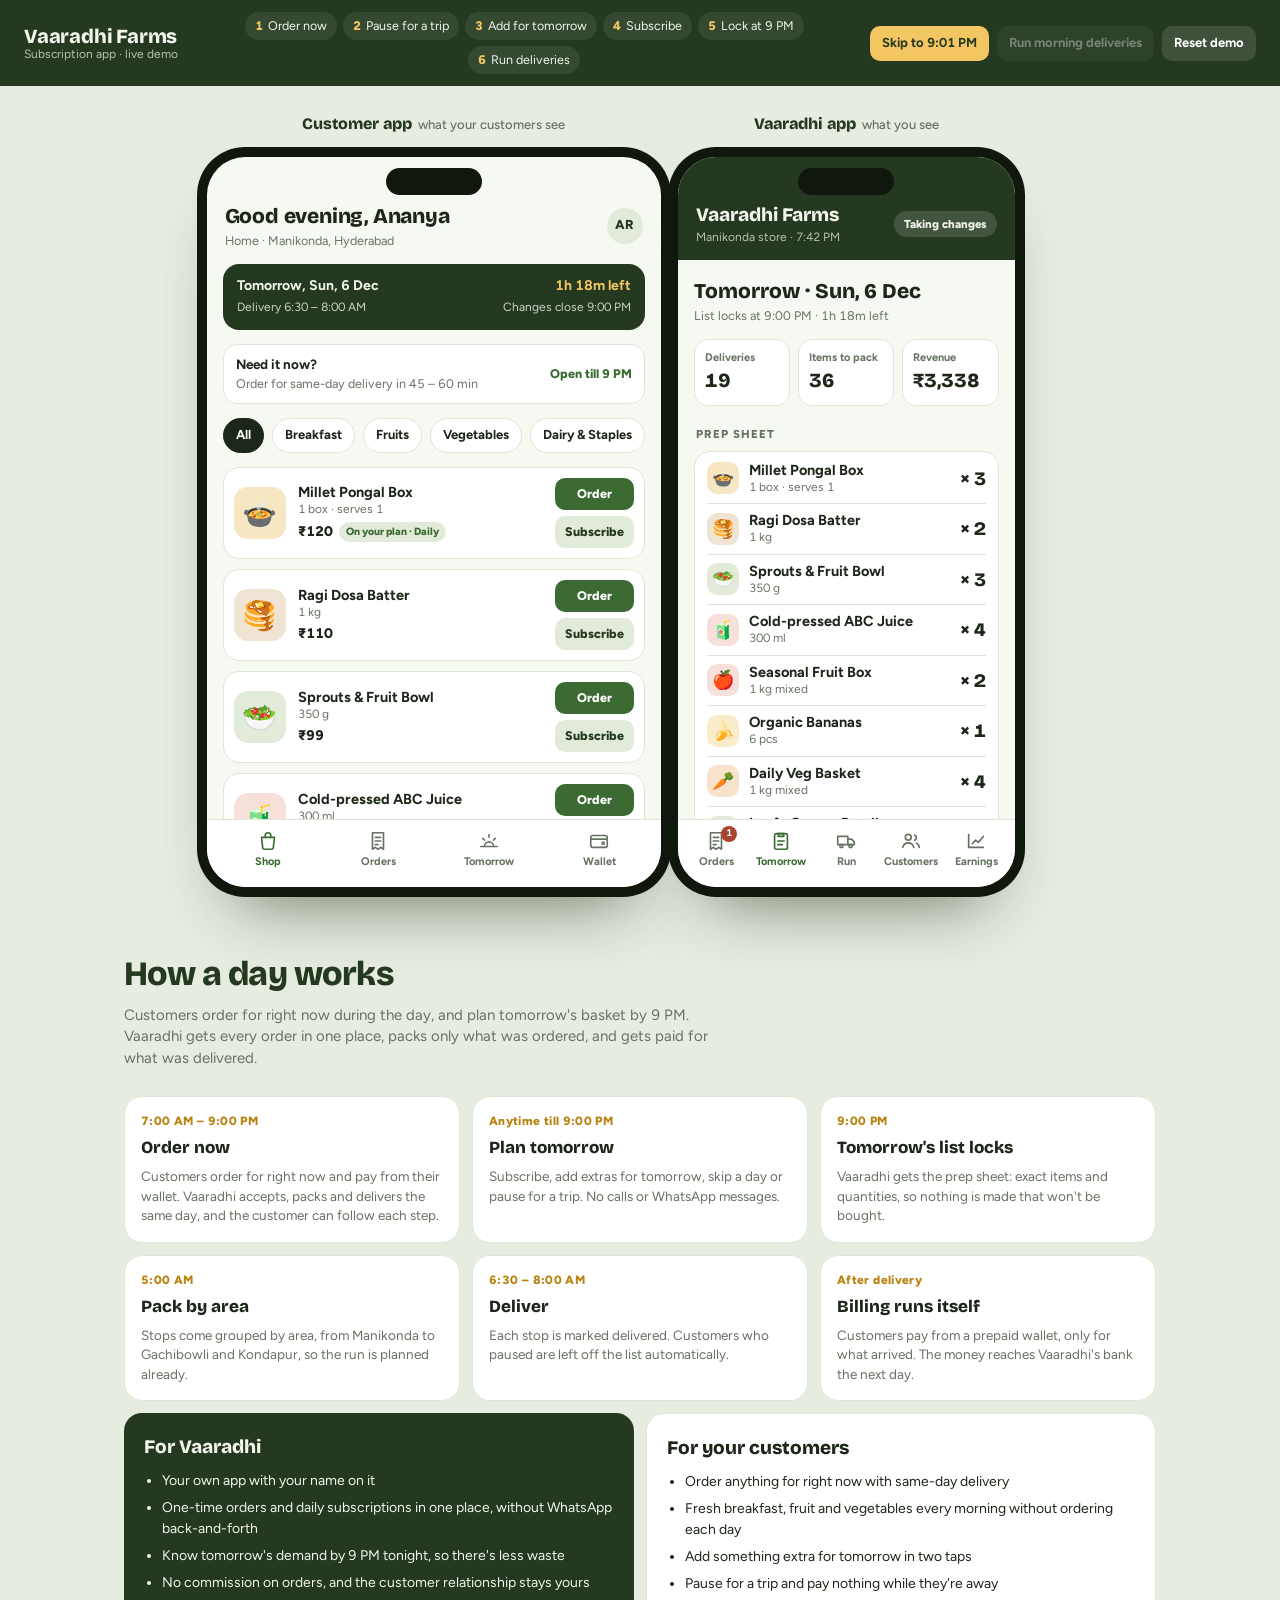
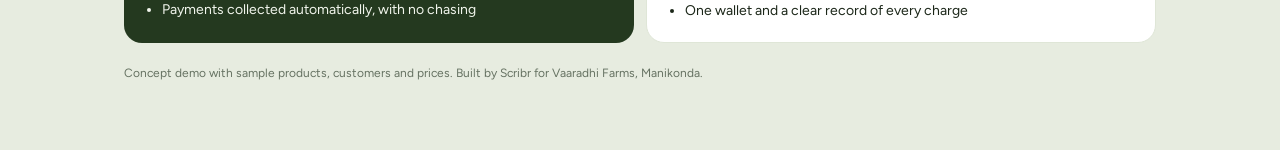
==== index.html @ f1ea3219 "Add Order now: one-time same-day orders with cart, tracking and merchant order queue Co-Authored-By:" ====
<!doctype html>
<html lang="en">
<head>
<meta charset="utf-8">
<meta name="viewport" content="width=device-width, initial-scale=1, viewport-fit=cover">
<meta name="robots" content="noindex, nofollow">
<meta name="theme-color" content="#24391F">
<meta name="mobile-web-app-capable" content="yes">
<meta name="apple-mobile-web-app-capable" content="yes">
<meta name="apple-mobile-web-app-status-bar-style" content="black-translucent">
<meta name="apple-mobile-web-app-title" content="Vaaradhi">
<link rel="manifest" href="manifest.webmanifest">
<link rel="apple-touch-icon" href="icons/apple-touch-icon.png">
<link rel="icon" type="image/png" href="icons/icon-192.png">
<title>Vaaradhi Farms · App Demo</title>
<link rel="preconnect" href="https://fonts.googleapis.com">
<link rel="preconnect" href="https://fonts.gstatic.com" crossorigin>
<link rel="stylesheet" href="https://fonts.googleapis.com/css2?family=Bricolage+Grotesque:opsz,wght@12..96,700;12..96,800&family=Figtree:wght@400;500;600;700;800&display=swap">
<style>
:root{
  --ground:#E7ECE0; --paper:#F6F8F2; --card:#FFFFFF; --ink:#1C2719; --muted:#667262; --line:#DFE6D7;
  --leaf:#24391F; --leaf-2:#3B6A33; --leaf-soft:#E2EBD9; --sun:#B9820F; --sun-2:#F3C661; --sun-soft:#F8ECCB;
  --red:#A9442F; --red-soft:#F6E0D9; --blue-soft:#E8EEF6; --blue:#2F4A6B; --on-leaf:#F1F5EC;
  --display:"Bricolage Grotesque", system-ui, -apple-system, "Segoe UI", sans-serif;
  --ui:"Figtree", system-ui, -apple-system, "Segoe UI", Roboto, sans-serif;
  color-scheme:light;
}
*{box-sizing:border-box;-webkit-tap-highlight-color:transparent}
html,body{margin:0}
body{background:var(--ground);color:var(--ink);font-family:var(--ui);font-size:15px;line-height:1.45;font-variant-numeric:tabular-nums;-webkit-font-smoothing:antialiased}
button{font:inherit;color:inherit;cursor:pointer;border:0;background:none;padding:0}
button:disabled{opacity:.38;cursor:not-allowed}
button:focus-visible{outline:2px solid var(--sun);outline-offset:2px}
[hidden]{display:none!important}

/* ---------- top bar ---------- */
.top{position:sticky;top:0;z-index:60;display:flex;align-items:center;gap:16px;background:var(--leaf);color:var(--on-leaf);
  padding:12px 24px;padding-top:calc(12px + env(safe-area-inset-top,0px))}
.wm{display:flex;flex-direction:column;line-height:1.15}
.wm b{font-family:var(--display);font-size:20px;font-weight:800;letter-spacing:-.01em}
.wm span{font-size:12px;opacity:.72}
.script{flex:1;display:flex;gap:6px;flex-wrap:wrap;justify-content:center;font-size:12.5px}
.script span{background:rgba(255,255,255,.08);padding:5px 10px;border-radius:999px;white-space:nowrap}
.script i{font-style:normal;color:var(--sun-2);font-weight:800;margin-right:5px}
.demo-btns{display:flex;gap:8px}
.dbtn{background:rgba(255,255,255,.12);color:#fff;padding:8px 12px;border-radius:10px;font-size:13px;font-weight:700;white-space:nowrap}
.dbtn.hot{background:var(--sun-2);color:var(--leaf)}
.seg-view,.demo-toggle{display:none}

/* ---------- stage with two phones ---------- */
.stage{display:flex;justify-content:center;gap:56px;padding:26px 24px 8px}
.device{display:flex;flex-direction:column;align-items:center;gap:12px}
.dlabel{font-family:var(--display);font-weight:800;font-size:16px;color:var(--leaf)}
.dlabel span{font-family:var(--ui);font-weight:500;color:var(--muted);font-size:13px;margin-left:6px}
.frame{height:min(820px, calc(100vh - 150px));min-height:600px;aspect-ratio:390/820;border-radius:48px;background:#10180E;padding:10px;
  box-shadow:0 40px 70px -40px rgba(20,35,15,.65)}
.app{--hpad:44px;--bpad:6px;position:relative;height:100%;width:100%;border-radius:38px;overflow:hidden;background:var(--paper);display:flex;flex-direction:column}
.frame .app::before{content:"";position:absolute;top:11px;left:50%;transform:translateX(-50%);width:96px;height:27px;border-radius:14px;background:#10180E;z-index:70}
.app-body > *{flex-shrink:0}
.app-body{flex:1;min-height:0;overflow-y:auto;overscroll-behavior:contain;padding:2px 16px 22px;display:flex;flex-direction:column;gap:14px}

/* ---------- shared app pieces ---------- */
.c-head{display:flex;justify-content:space-between;align-items:center;padding:var(--hpad) 18px 12px}
.hello{font-family:var(--display);font-size:21px;font-weight:800;letter-spacing:-.01em}
.addr{font-size:12.5px;color:var(--muted)}
.avatar{width:36px;height:36px;border-radius:50%;background:var(--leaf-soft);display:grid;place-items:center;font-weight:800;font-size:13px;color:var(--leaf)}
.m-head{background:var(--leaf);color:var(--on-leaf);padding:var(--hpad) 18px 14px;display:flex;justify-content:space-between;align-items:center;gap:10px}
.m-brand{font-family:var(--display);font-size:19px;font-weight:800}
.m-sub{font-size:12px;opacity:.72}
.pill{font-size:11.5px;font-weight:800;padding:5px 10px;border-radius:999px;background:rgba(255,255,255,.14);white-space:nowrap}
.pill.locked{background:var(--sun-2);color:var(--leaf)}
.pill.delivered{background:#CFE5C4;color:var(--leaf)}
.h-title{font-family:var(--display);font-size:22px;font-weight:800;padding:var(--hpad) 18px 10px;letter-spacing:-.01em}

.banner{display:flex;justify-content:space-between;gap:12px;align-items:center;border-radius:16px;padding:12px 14px;background:var(--leaf);color:var(--on-leaf)}
.banner b{display:block;font-size:14px}
.banner span{font-size:12px;opacity:.82}
.banner .cd{text-align:right;flex:none}
.banner .cd b{color:var(--sun-2)}
.banner.locked{background:var(--sun-soft);color:var(--ink)}
.banner.done{background:var(--leaf-soft);color:var(--ink)}

.chips{display:flex;gap:8px;overflow-x:auto;margin:0 -16px;padding:0 16px;scrollbar-width:none}
.chips::-webkit-scrollbar{display:none}
.chip{white-space:nowrap;padding:7px 12px;border-radius:999px;background:var(--card);border:1px solid var(--line);font-size:13px;font-weight:700}
.chip.on{background:var(--ink);color:#fff;border-color:var(--ink)}

.list{display:flex;flex-direction:column;gap:10px}
.prod{display:grid;grid-template-columns:52px 1fr auto;gap:12px;align-items:center;background:var(--card);border-radius:16px;padding:10px;border:1px solid var(--line)}
.tile{width:52px;height:52px;border-radius:14px;display:grid;place-items:center;font-size:28px;line-height:1}
.tile.sm{width:40px;height:40px;font-size:21px;border-radius:12px}
.tile.xs{width:32px;height:32px;font-size:18px;border-radius:10px}
.tile.lg{width:60px;height:60px;font-size:32px;border-radius:16px}
.pname{font-weight:700;font-size:14.5px;line-height:1.25}
.punit{font-size:12px;color:var(--muted)}
.pprice{font-weight:800;font-size:14px;margin-top:3px;display:flex;gap:6px;align-items:center;flex-wrap:wrap}
.mine{font-size:10.5px;font-weight:800;color:var(--leaf-2);background:var(--leaf-soft);padding:2px 7px;border-radius:999px}
.pact{display:flex;flex-direction:column;gap:6px}

.btn{border-radius:12px;font-weight:800;padding:10px 14px;font-size:14px}
.btn.sm{padding:7px 10px;font-size:12.5px;border-radius:10px}
.btn.xs{padding:6px 9px;font-size:12px;border-radius:9px;background:var(--leaf-2);color:#fff}
.btn.primary{background:var(--leaf-2);color:#fff}
.btn.ghost{background:var(--leaf-soft);color:var(--leaf)}
.btn.block{width:100%;padding:14px;font-size:15px}

.sec{margin:6px 2px -6px;font-size:11.5px;letter-spacing:.09em;text-transform:uppercase;color:var(--muted);font-weight:800}
.card{background:var(--card);border:1px solid var(--line);border-radius:16px;padding:2px 12px}
.line{display:grid;grid-template-columns:40px 1fr auto;gap:10px;align-items:center;padding:10px 0;border-bottom:1px solid var(--line)}
.line:last-child,.plan:last-child,.cust:last-child,.led:last-child,.prow:last-child,.fi:last-child{border-bottom:0}
.meta{font-size:12px;color:var(--muted);display:flex;gap:6px;align-items:center;flex-wrap:wrap;margin-top:1px}
.line.off .pname{color:var(--muted);text-decoration:line-through}
.tag{font-size:10.5px;font-weight:800;padding:2px 7px;border-radius:999px;white-space:nowrap}
.tag.pz{background:var(--sun-soft);color:#7A560A}
.tag.one{background:var(--blue-soft);color:var(--blue)}
.tag.ok{background:var(--leaf-soft);color:var(--leaf-2)}
.step{display:flex;align-items:center;gap:2px;background:var(--leaf-soft);border-radius:10px}
.step button{width:30px;height:30px;font-size:17px;font-weight:800;color:var(--leaf)}
.step b{min-width:18px;text-align:center;font-size:14px}
.lact{display:flex;flex-direction:column;align-items:flex-end;gap:5px}
.link{font-size:12px;font-weight:800;color:var(--leaf-2)}
.link.red{color:var(--red)}
.amtline{font-weight:800;font-size:13.5px}
.total{display:flex;justify-content:space-between;align-items:baseline;padding:12px 2px 0;font-weight:800;font-size:15px}
.save{font-size:12.5px;color:var(--leaf-2);font-weight:700;padding:0 2px}

.vac{display:flex;flex-direction:column;gap:2px;text-align:left;width:100%;background:var(--sun-soft);border-radius:16px;padding:14px}
.vac b{font-size:15px}
.vac span{font-size:12.5px;color:#5E5236}
.vac.on{background:var(--leaf);color:var(--on-leaf)}
.vac.on span{color:#D6E2CF}
.vac.on button{align-self:flex-start;margin-top:10px;background:var(--sun-2);color:var(--leaf);padding:8px 12px;border-radius:10px;font-weight:800;font-size:13px}

.plan{display:grid;grid-template-columns:40px 1fr auto;gap:10px;align-items:center;padding:10px 0;border-bottom:1px solid var(--line)}
.pstat{font-size:11.5px;font-weight:800;margin-top:2px}
.pstat.ok{color:var(--leaf-2)} .pstat.pz{color:var(--sun)} .pstat.x{color:var(--red)} .pstat.n{color:var(--blue)}
.pbtns{display:flex;flex-direction:column;gap:6px;align-items:flex-end}

.wal{background:var(--leaf);color:var(--on-leaf);border-radius:20px;padding:18px;display:flex;flex-direction:column;gap:4px}
.wal>span{font-size:12.5px;opacity:.8}
.wal>b{font-family:var(--display);font-size:36px;font-weight:800;letter-spacing:-.01em}
.wal-row{display:flex;justify-content:space-between;font-size:13px;border-top:1px solid rgba(255,255,255,.16);padding-top:10px;margin-top:6px}
.wal button{margin-top:10px;align-self:flex-start;background:var(--sun-2);color:var(--leaf);padding:9px 14px;border-radius:10px;font-weight:800;font-size:13px}
.note{font-size:12.5px;color:var(--muted);background:var(--card);border:1px dashed #C9D3BF;border-radius:14px;padding:10px 12px}
.ldate{font-size:11.5px;font-weight:800;color:var(--muted);text-transform:uppercase;letter-spacing:.07em;padding:12px 0 2px}
.led{display:flex;justify-content:space-between;gap:10px;padding:9px 0;border-bottom:1px solid var(--line);font-size:13.5px}
.led .amt{font-weight:800;white-space:nowrap}
.amt.in{color:var(--leaf-2)} .amt.zero{color:var(--sun)}

.nav{display:flex;border-top:1px solid var(--line);background:var(--card);padding:6px 6px calc(8px + var(--bpad))}
.nav button{flex:1;display:flex;flex-direction:column;align-items:center;gap:2px;font-size:11px;font-weight:700;color:var(--muted);padding:4px 0;position:relative}
.nav button.on{color:var(--leaf-2)}
.nav svg{width:22px;height:22px}

/* merchant */
.m-date{display:flex;flex-direction:column;padding-top:14px}
.m-date b{font-family:var(--display);font-size:21px;font-weight:800}
.m-date span{font-size:12.5px;color:var(--muted)}
.kpis{display:grid;grid-template-columns:repeat(3,1fr);gap:8px}
.kpis.two{grid-template-columns:1fr 1fr}
.kpi{background:var(--card);border:1px solid var(--line);border-radius:14px;padding:10px;position:relative}
.kpi span{font-size:11px;color:var(--muted);font-weight:700;display:block}
.kpi b{font-family:var(--display);font-size:20px;font-weight:800}
.kpi.chg{animation:flash 1.8s}
.delta{font-size:11px;font-weight:800;padding:1px 6px;border-radius:999px;background:var(--red-soft);color:var(--red);animation:pop .35s ease-out}
.delta.up{background:var(--leaf-soft);color:var(--leaf-2)}
.kpi .delta{position:absolute;top:7px;right:7px}
.prow{display:grid;grid-template-columns:32px 1fr auto;gap:10px;align-items:center;padding:7px 0;border-bottom:1px solid var(--line)}
.prow .q{font-family:var(--display);font-size:19px;font-weight:800;display:flex;align-items:center;gap:6px}
.prow.chg{animation:flash 1.8s}
@keyframes flash{0%,30%{background:var(--sun-soft)}100%{background:transparent}}
@keyframes pop{0%{transform:scale(.4);opacity:0}100%{transform:scale(1);opacity:1}}
.saved{font-size:12.5px;background:var(--sun-soft);border-radius:12px;padding:10px 12px;color:#5E5236}
.feed{display:flex;flex-direction:column}
.fi{display:grid;grid-template-columns:10px 1fr auto;gap:10px;padding:9px 0;border-bottom:1px solid var(--line);font-size:13px;align-items:start}
.fi .d{width:8px;height:8px;border-radius:50%;margin-top:6px;background:var(--leaf-2)}
.fi.pause .d,.fi.skip .d{background:var(--sun)}
.fi.cancel .d{background:var(--red)}
.fi.lock .d{background:var(--ink)}
.fi time{font-size:11px;color:var(--muted);white-space:nowrap}
.prog{background:var(--card);border:1px solid var(--line);border-radius:14px;padding:12px;display:flex;flex-direction:column;gap:8px;margin-top:14px}
.prog .row{display:flex;justify-content:space-between;font-size:13px;font-weight:700}
.bar{height:8px;border-radius:4px;background:var(--leaf-soft);overflow:hidden}
.bar i{display:block;height:100%;background:var(--leaf-2);transition:width .4s}
.area{display:flex;justify-content:space-between;font-weight:800;font-size:13px;padding:4px 2px 0;color:var(--leaf)}
.area span{color:var(--muted);font-weight:700}
.stop{display:grid;grid-template-columns:1fr auto;gap:10px;align-items:center;background:var(--card);border:1px solid var(--line);border-radius:14px;padding:10px 12px}
.stop.me{border-color:var(--sun)}
.stop.done{opacity:.55}
.stop.away{background:transparent;border-style:dashed}
.sname{font-weight:800;font-size:14px}
.sitems{font-size:12px;color:var(--muted)}
.sact{display:flex;flex-direction:column;align-items:flex-end;gap:5px;font-size:13px;font-weight:800}
.okt{font-size:12px;font-weight:800;color:var(--leaf-2)}
.you{font-size:10px;font-weight:800;background:var(--sun-soft);color:#7A560A;padding:1px 6px;border-radius:999px;vertical-align:2px;margin-left:4px}
.cust{display:grid;grid-template-columns:36px 1fr auto;gap:10px;align-items:center;padding:10px 0;border-bottom:1px solid var(--line)}
.ini{width:36px;height:36px;border-radius:50%;background:var(--leaf-soft);display:grid;place-items:center;font-weight:800;font-size:12px;color:var(--leaf)}
.st{font-size:11px;font-weight:800;padding:3px 8px;border-radius:999px;white-space:nowrap}
.st.a{background:var(--leaf-soft);color:var(--leaf-2)} .st.p{background:var(--sun-soft);color:#7A560A} .st.n{background:var(--blue-soft);color:var(--blue)}
.ccount{display:grid;grid-template-columns:repeat(3,1fr);gap:8px;margin-top:14px}
.earn{background:var(--leaf);color:var(--on-leaf);border-radius:20px;padding:18px;display:flex;flex-direction:column;gap:3px;margin-top:14px}
.earn b{font-family:var(--display);font-size:34px;font-weight:800}
.earn span{font-size:12.5px;opacity:.8}

/* sheets + toasts */
.scrim{position:absolute;inset:0;background:rgba(16,24,14,.45);z-index:30;animation:fade .2s}
.sheet{position:absolute;left:0;right:0;bottom:0;background:var(--paper);border-radius:24px 24px 0 0;padding:10px 18px calc(18px + var(--bpad));z-index:31;
  display:flex;flex-direction:column;gap:14px;max-height:90%;overflow-y:auto;animation:up .25s ease-out}
.grab{width:40px;height:4px;border-radius:2px;background:#CBD5C1;align-self:center}
.sh-head{display:flex;gap:12px;align-items:center}
.sh-title{font-family:var(--display);font-size:19px;font-weight:800;line-height:1.2}
.field{display:flex;flex-direction:column;gap:7px}
.field.row{flex-direction:row;justify-content:space-between;align-items:center}
.field label{font-size:11.5px;font-weight:800;color:var(--muted);text-transform:uppercase;letter-spacing:.07em}
.seg{display:flex;flex-wrap:wrap;gap:6px}
.seg button{padding:8px 12px;border-radius:10px;background:var(--card);border:1px solid var(--line);font-size:13px;font-weight:700}
.seg button.on{background:var(--leaf-2);border-color:var(--leaf-2);color:#fff}
.static{font-size:13.5px}
.sum{display:grid;grid-template-columns:1fr 1fr;gap:8px}
.sum div{background:var(--card);border:1px solid var(--line);border-radius:12px;padding:10px}
.sum span{display:block;font-size:11.5px;color:var(--muted)}
.sum b{font-size:17px}
.fine{font-size:12px;color:var(--muted);margin:0}
.toast{position:absolute;left:12px;right:12px;top:calc(var(--hpad) + 52px);z-index:40;background:var(--sun-2);color:var(--leaf);border-radius:14px;padding:11px 14px;
  font-size:13px;font-weight:700;box-shadow:0 14px 30px -12px rgba(0,0,0,.45);animation:drop .35s ease-out}
.toast small{display:block;font-size:10.5px;text-transform:uppercase;letter-spacing:.08em;opacity:.75;font-weight:800}
.toast.c{top:auto;bottom:calc(74px + var(--bpad));background:var(--ink);color:#fff}
.toast.still{animation:none}
@keyframes up{from{transform:translateY(100%)}to{transform:none}}
@keyframes fade{from{opacity:0}to{opacity:1}}
@keyframes drop{from{transform:translateY(-14px);opacity:0}to{transform:none;opacity:1}}

/* order now */
.nowstrip{display:flex;justify-content:space-between;align-items:center;gap:10px;background:var(--card);border:1px solid var(--line);border-radius:14px;padding:10px 12px;font-size:12.5px;color:var(--muted)}
.nowstrip b{font-size:13.5px;display:block;color:var(--ink)}
.nowstrip .open{color:var(--leaf-2);font-weight:800;white-space:nowrap}
.nowstrip .closed{color:var(--sun);font-weight:800;white-space:nowrap}
.cartbar{position:absolute;left:12px;right:12px;bottom:calc(68px + var(--bpad));z-index:25;background:var(--leaf-2);color:#fff;border-radius:14px;padding:13px 14px;display:flex;justify-content:space-between;align-items:center;font-weight:800;font-size:14px;box-shadow:0 14px 30px -14px rgba(0,0,0,.5)}
.modes{display:grid;grid-template-columns:repeat(3,1fr);gap:6px}
.modes button{border:1px solid var(--line);background:var(--card);border-radius:12px;padding:9px 8px;text-align:left;display:flex;flex-direction:column;gap:1px}
.modes button b{font-size:13.5px}
.modes button span{font-size:11px;color:var(--muted)}
.modes button.on{background:var(--leaf-2);border-color:var(--leaf-2);color:#fff}
.modes button.on span{color:#DCEAD3}
.track{display:flex;flex-direction:column;gap:9px;background:var(--card);border:1px solid var(--line);border-radius:16px;padding:14px}
.track-top{display:flex;justify-content:space-between;align-items:baseline;gap:8px}
.track-top b{font-family:var(--display);font-size:18px;font-weight:800}
.steps-mini{display:grid;grid-template-columns:repeat(5,1fr);gap:4px}
.steps-mini i{height:6px;border-radius:3px;background:var(--leaf-soft)}
.steps-mini i.on{background:var(--leaf-2)}
.track-lbls{display:flex;justify-content:space-between;font-size:10.5px;color:var(--muted);font-weight:700}
.ord{display:grid;grid-template-columns:1fr auto;gap:10px;align-items:center;background:var(--card);border:1px solid var(--line);border-radius:14px;padding:10px 12px}
.ord.new{border-color:var(--sun);background:var(--sun-soft)}
.ord.past{opacity:.6}
.st.o{background:var(--blue-soft);color:var(--blue)}
.nav .nb{position:absolute;top:0;right:calc(50% - 21px);background:var(--red);color:#fff;font-size:10px;font-style:normal;min-width:16px;height:16px;border-radius:8px;display:grid;place-items:center;padding:0 4px}
.fi.order .d{background:var(--blue)}

/* how it works */
.how{max-width:1080px;margin:0 auto;padding:44px 24px 56px}
.how h2{font-family:var(--display);font-size:34px;font-weight:800;color:var(--leaf);margin:0 0 6px;letter-spacing:-.015em;text-wrap:balance}
.how .sub{color:var(--muted);margin:0 0 26px;max-width:62ch}
.steps{list-style:none;margin:0;padding:0;display:grid;grid-template-columns:repeat(3,1fr);gap:12px}
.steps li{background:var(--card);border-radius:18px;padding:16px;border:1px solid var(--line);display:flex;flex-direction:column;gap:6px}
.steps time{font-size:12px;font-weight:800;color:var(--sun);letter-spacing:.03em}
.steps b{font-family:var(--display);font-size:17px;font-weight:800}
.steps p{margin:0;font-size:13.5px;color:var(--muted)}
.cols{display:grid;grid-template-columns:1fr 1fr;gap:12px;margin-top:12px}
.col{background:var(--leaf);color:var(--on-leaf);border-radius:18px;padding:20px}
.col.light{background:var(--card);color:var(--ink);border:1px solid var(--line)}
.col h3{font-family:var(--display);margin:0 0 10px;font-size:19px;font-weight:800}
.col ul{margin:0;padding-left:18px;display:flex;flex-direction:column;gap:7px;font-size:14px}
.foot{font-size:12px;color:var(--muted);margin-top:22px}

/* ---------- phone / narrow mode ---------- */
@media (max-width: 899px){
  html,body{height:100%}
  body{display:flex;flex-direction:column;height:100dvh;overflow:hidden;background:var(--paper)}
  .top{position:relative;padding:8px 10px;padding-top:calc(8px + env(safe-area-inset-top,0px));gap:8px}
  .wm,.script{display:none}
  .seg-view{display:flex;flex:1;background:rgba(255,255,255,.1);border-radius:11px;padding:3px}
  .seg-view button{flex:1;padding:8px 2px;border-radius:8px;font-size:12.5px;font-weight:800;color:#D6E2CF;position:relative}
  .seg-view button.on{background:var(--on-leaf);color:var(--leaf)}
  .bdg{position:absolute;top:-4px;right:2px;background:var(--red);color:#fff;font-size:10px;font-style:normal;min-width:17px;height:17px;border-radius:9px;display:grid;place-items:center;padding:0 4px}
  .demo-toggle{display:block;padding:9px 10px}
  .demo-btns{display:none}
  .demo-btns.open{display:flex;flex-direction:column;position:absolute;top:100%;right:8px;background:var(--leaf);padding:10px;border-radius:14px;box-shadow:0 18px 40px -16px rgba(0,0,0,.6);min-width:230px}
  .demo-btns.open .dbtn{padding:12px 14px;text-align:left}
  .stage{flex:1;min-height:0;padding:0;gap:0;display:block}
  .device{display:none;height:100%;align-items:stretch;gap:0}
  .dlabel{display:none}
  .frame{height:100%;min-height:0;width:100%;aspect-ratio:auto;border-radius:0;padding:0;background:none;box-shadow:none}
  .app{--hpad:14px;--bpad:env(safe-area-inset-bottom,0px);border-radius:0}
  .frame .app::before{display:none}
  .toast{top:calc(var(--hpad) + 50px)}
  body[data-view="customer"] #cust, body[data-view="merchant"] #merch{display:flex}
  .how{display:none}
  body[data-view="how"] .stage{display:none}
  body[data-view="how"] .how{display:block;flex:1;min-height:0;overflow-y:auto;padding:24px 16px calc(40px + env(safe-area-inset-bottom,0px));max-width:none}
  .how h2{font-size:27px}
  .steps,.cols{grid-template-columns:1fr}
}
@media (min-width:900px) and (max-width:1180px){ .steps{grid-template-columns:repeat(3,1fr)} }
@media (prefers-reduced-motion: reduce){ *{animation:none!important;transition:none!important} }
</style>
</head>
<body data-view="customer">

<header class="top">
  <div class="wm"><b>Vaaradhi Farms</b><span>Subscription app · live demo</span></div>
  <div class="seg-view" role="tablist">
    <button data-a="view" data-v="customer" id="vCust">Customer</button>
    <button data-a="view" data-v="merchant" id="vMerch">Vaaradhi<i class="bdg" id="bdg" hidden></i></button>
    <button data-a="view" data-v="how" id="vHow">How it works</button>
  </div>
  <div class="script" aria-label="Demo script">
    <span><i>1</i>Order now</span><span><i>2</i>Pause for a trip</span><span><i>3</i>Add for tomorrow</span><span><i>4</i>Subscribe</span><span><i>5</i>Lock at 9 PM</span><span><i>6</i>Run deliveries</span>
  </div>
  <button class="dbtn demo-toggle" data-a="demo">Demo ▾</button>
  <div class="demo-btns" id="demoBtns">
    <button class="dbtn hot" data-a="lock" id="bLock">Skip to 9:01 PM</button>
    <button class="dbtn" data-a="morning" id="bMorn">Run morning deliveries</button>
    <button class="dbtn" data-a="reset">Reset demo</button>
  </div>
</header>

<main class="stage">
  <section class="device" id="cust">
    <div class="dlabel">Customer app<span>what your customers see</span></div>
    <div class="frame"><div class="app" id="custApp"></div></div>
  </section>
  <section class="device" id="merch">
    <div class="dlabel">Vaaradhi app<span>what you see</span></div>
    <div class="frame"><div class="app" id="merchApp"></div></div>
  </section>
</main>

<section class="how" id="how">
  <h2>How a day works</h2>
  <p class="sub">Customers order for right now during the day, and plan tomorrow's basket by 9 PM. Vaaradhi gets every order in one place, packs only what was ordered, and gets paid for what was delivered.</p>
  <ol class="steps">
    <li><time>7:00 AM – 9:00 PM</time><b>Order now</b><p>Customers order for right now and pay from their wallet. Vaaradhi accepts, packs and delivers the same day, and the customer can follow each step.</p></li>
    <li><time>Anytime till 9:00 PM</time><b>Plan tomorrow</b><p>Subscribe, add extras for tomorrow, skip a day or pause for a trip. No calls or WhatsApp messages.</p></li>
    <li><time>9:00 PM</time><b>Tomorrow's list locks</b><p>Vaaradhi gets the prep sheet: exact items and quantities, so nothing is made that won't be bought.</p></li>
    <li><time>5:00 AM</time><b>Pack by area</b><p>Stops come grouped by area, from Manikonda to Gachibowli and Kondapur, so the run is planned already.</p></li>
    <li><time>6:30 – 8:00 AM</time><b>Deliver</b><p>Each stop is marked delivered. Customers who paused are left off the list automatically.</p></li>
    <li><time>After delivery</time><b>Billing runs itself</b><p>Customers pay from a prepaid wallet, only for what arrived. The money reaches Vaaradhi's bank the next day.</p></li>
  </ol>
  <div class="cols">
    <div class="col"><h3>For Vaaradhi</h3><ul>
      <li>Your own app with your name on it</li>
      <li>One-time orders and daily subscriptions in one place, without WhatsApp back-and-forth</li>
      <li>Know tomorrow's demand by 9 PM tonight, so there's less waste</li>
      <li>No commission on orders, and the customer relationship stays yours</li>
      <li>Payments collected automatically, with no chasing</li>
    </ul></div>
    <div class="col light"><h3>For your customers</h3><ul>
      <li>Order anything for right now with same-day delivery</li>
      <li>Fresh breakfast, fruit and vegetables every morning without ordering each day</li>
      <li>Add something extra for tomorrow in two taps</li>
      <li>Pause for a trip and pay nothing while they're away</li>
      <li>One wallet and a clear record of every charge</li>
    </ul></div>
  </div>
  <p class="foot">Concept demo with sample products, customers and prices. Built by Scribr for Vaaradhi Farms, Manikonda.</p>
</section>

<script>
/* =====================================================================
   EDIT THIS: Vaaradhi's menu. Swap names, units and prices for real ones.
   ===================================================================== */
const PRODUCTS = [
  {id:'pongal',   name:'Millet Pongal Box',      cat:'Breakfast',       unit:'1 box · serves 1', price:120, e:'🍲', tint:'#F6E7C2'},
  {id:'batter',   name:'Ragi Dosa Batter',       cat:'Breakfast',       unit:'1 kg',             price:110, e:'🥞', tint:'#EFE3D3'},
  {id:'bowl',     name:'Sprouts & Fruit Bowl',   cat:'Breakfast',       unit:'350 g',            price:99,  e:'🥗', tint:'#E2EBD9'},
  {id:'juice',    name:'Cold-pressed ABC Juice', cat:'Breakfast',       unit:'300 ml',           price:89,  e:'🧃', tint:'#F6E0D9'},
  {id:'fruitbox', name:'Seasonal Fruit Box',     cat:'Fruits',          unit:'1 kg mixed',       price:180, e:'🍎', tint:'#F6E0D9'},
  {id:'banana',   name:'Organic Bananas',        cat:'Fruits',          unit:'6 pcs',            price:60,  e:'🍌', tint:'#F8ECCB'},
  {id:'vegbasket',name:'Daily Veg Basket',       cat:'Vegetables',      unit:'1 kg mixed',       price:140, e:'🥕', tint:'#F8E2CC'},
  {id:'greens',   name:'Leafy Greens Bundle',    cat:'Vegetables',      unit:'3 bunches',        price:45,  e:'🥬', tint:'#E2EBD9'},
  {id:'milk',     name:'A2 Cow Milk',            cat:'Dairy & Staples', unit:'500 ml',           price:55,  e:'🥛', tint:'#ECEFF3'},
  {id:'curd',     name:'Farm Curd',              cat:'Dairy & Staples', unit:'500 g',            price:70,  e:'🥣', tint:'#ECEFF3'},
  {id:'eggs',     name:'Country Eggs',           cat:'Dairy & Staples', unit:'6 pcs',            price:90,  e:'🥚', tint:'#F3EEE4'},
];
const CATS = ['All','Breakfast','Fruits','Vegetables','Dairy & Staples'];
const CUSTOMERS = [
  ['me','Ananya Rao','Manikonda'],['c1','Rahul Kumar','Gachibowli'],['c2','Sneha Reddy','Kondapur'],['c3','Farhan Ali','Tolichowki'],
  ['c4','Priya Sharma','Narsingi'],['c5','Vikram Goud','Puppalaguda'],['c6','Meera Iyer','Financial District'],['c7','Arjun Varma','Kokapet'],
  ['c8','Lakshmi Devi','Manikonda'],['c9','Karthik Nair','Madhapur'],['c10','Divya Menon','Gachibowli'],['c11','Sameer Khan','Tolichowki'],
  ['c12','Pooja Agarwal','Jubilee Hills'],['c13','Ravi Teja','Kondapur'],['c14','Nandini Pillai','Narsingi'],['c15','Aditya Jain','Financial District'],
  ['c16','Swathi Kumari','Puppalaguda'],['c17','Imran Shaikh','Manikonda'],['c18','Harsha Vardhan','Kokapet'],['c19','Kavya Murthy','Madhapur'],
  ['c20','Suresh Babu','Manikonda'],['c21','Anjali Gupta','Jubilee Hills'],['c22','Rohit Bansal','Gachibowli'],['c23','Tejaswini Rao','Kondapur'],
  ['c24','Naveen Chandra','Narsingi'],
].map(([id,name,area])=>({id,name,area}));
const AREAS = ['Manikonda','Puppalaguda','Narsingi','Kokapet','Financial District','Gachibowli','Kondapur','Madhapur','Tolichowki','Jubilee Hills'];
const FREQ = {daily:'Daily', alternate:'Alternate days', weekdays:'Mon – Fri', weekends:'Sat & Sun'};
const PERMONTH = {daily:30, alternate:15, weekdays:22, weekends:8};
const CUTOFF = '9:00 PM';

/* ---------- dates ---------- */
const DAY = 86400000;
const atMidnight = d => { const x = new Date(d); x.setHours(0,0,0,0); return x; };
const TODAY = atMidnight(new Date());
const addD = n => new Date(TODAY.getTime() + n*DAY + 3*3600000); // +3h guards against DST edges
const iso = d => d.getFullYear()+'-'+String(d.getMonth()+1).padStart(2,'0')+'-'+String(d.getDate()).padStart(2,'0');
const parse = s => { const [y,m,d] = s.split('-').map(Number); return new Date(y, m-1, d, 12); };
const plus = (s,n) => iso(new Date(parse(s).getTime() + n*DAY));
const diffDays = (a,b) => Math.round((parse(b) - parse(a)) / DAY);
const TDY = iso(addD(0)), TMR = iso(addD(1)), DAT = iso(addD(2));
const fmtD = s => parse(s).toLocaleDateString('en-IN', {weekday:'short', day:'numeric', month:'short'});
const fmtS = s => parse(s).toLocaleDateString('en-IN', {day:'numeric', month:'short'});

/* ---------- lookups + formatting ---------- */
const P = Object.fromEntries(PRODUCTS.map(p => [p.id, p]));
const C = Object.fromEntries(CUSTOMERS.map(c => [c.id, c]));
const rs = n => '₹' + Math.round(n).toLocaleString('en-IN');
const sgn = n => n > 0 ? '+' + rs(n) : n < 0 ? '−' + rs(-n) : '₹0';
const short = id => { const [f, l] = C[id].name.split(' '); return f + (l ? ' ' + l[0] + '.' : ''); };
const initials = id => C[id].name.split(' ').map(w => w[0]).join('').slice(0,2);

/* ---------- state ---------- */
const KEY = 'vaaradhi-demo-v2';
let S;
const ui = {view:'customer', cTab:'shop', cCat:'All', mTab:'today', sheet:null, cToast:null, mToast:null, demoOpen:false,
            confirmCancel:null, prevPrep:null, prevKpi:null, flash:{}, shownToast:{}};

function seed(){
  let s = 7; const r = () => { s = (s * 16807) % 2147483647; return (s - 1) / 2147483646; };
  const subs = []; let n = 1;
  const add = (cust, prod, freq, qty, startOff) => {
    const sub = {id:'s'+(n++), cust, prod, freq, qty, start:iso(addD(startOff)), pausedFrom:null, cancelledFrom:null, isNew:false};
    subs.push(sub); return sub;
  };
  add('me','milk','daily',1,-21); add('me','pongal','daily',1,-21); add('me','greens','alternate',1,-11);
  const seedFreqs = ['daily','daily','daily','alternate','weekends','weekdays'];
  CUSTOMERS.slice(1).forEach(c => {
    const k = 1 + Math.floor(r()*3), picks = new Set();
    while (picks.size < k) picks.add(PRODUCTS[Math.floor(r()*PRODUCTS.length)].id);
    picks.forEach(pid => add(c.id, pid, seedFreqs[Math.floor(r()*seedFreqs.length)], (pid==='milk' && r() > .4) ? 2 : 1, -2 - Math.floor(r()*20)));
  });
  const rahul = add('c1','milk','daily',2,1); rahul.isNew = true;
  const harshaSub = subs.find(x => x.cust === 'c18'); harshaSub.pausedFrom = iso(addD(-2));

  const st = {day:TDY, phase:'open', subs, vac:{c2:{from:TDY, to:iso(addD(3))}, c6:{from:TMR, to:iso(addD(7))}},
    ovr:{}, extras:[{id:1, cust:'c3', prod:'eggs', qty:1}, {id:2, cust:'c12', prod:'fruitbox', qty:1}],
    done:{}, meSettled:false, orders:[], cart:[], oseq:1043, snapshot:null, ledger:[], seq:0, feed:[], unread:0, simStart:Date.now(), lockedAt:null};
  S = st;
  const led = (date, text, amt, kind) => st.ledger.push({date, text, amt, kind, seq:st.seq++});
  led(iso(addD(-6)), 'Added to wallet via UPI', 3000, 'in');
  for (let d = -5; d <= 0; d++) {
    const day = iso(addD(d));
    subs.filter(x => x.cust === 'me' && delivers(x, day)).forEach(x => led(day, 'Delivered · ' + P[x.prod].name + ' × ' + x.qty, -x.qty*P[x.prod].price, 'out'));
  }
  st.feed = [
    {t:'7:31 PM', kind:'new',   text:`Rahul K. subscribed to A2 Cow Milk × 2 · Daily · starts ${fmtD(TMR)}`},
    {t:'6:52 PM', kind:'add',   text:'Pooja A. added Seasonal Fruit Box × 1 for tomorrow'},
    {t:'5:40 PM', kind:'pause', text:`Meera I. is away ${fmtS(TMR)} – ${fmtS(iso(addD(7)))}. Deliveries paused, no charge.`},
    {t:'4:12 PM', kind:'add',   text:'Farhan A. added Country Eggs × 1 for tomorrow'},
    {t:'Yesterday', kind:'pause', text:`Harsha V. paused ${P[harshaSub.prod].name}`},
  ];
  const mk = (id, cust, items, status, t) => st.orders.push({id, cust, items, amt:orderAmt(items), status, t});
  mk(1038,'c8', [{prod:'fruitbox',qty:1},{prod:'curd',qty:1}], 'delivered', '11:20 AM');
  mk(1039,'c11',[{prod:'vegbasket',qty:1},{prod:'greens',qty:2}], 'delivered', '1:05 PM');
  mk(1040,'c10',[{prod:'bowl',qty:2},{prod:'juice',qty:2}], 'out', '7:05 PM');
  mk(1041,'c9', [{prod:'batter',qty:1},{prod:'eggs',qty:1}], 'packed', '7:20 PM');
  mk(1042,'c19',[{prod:'pongal',qty:2},{prod:'juice',qty:1}], 'placed', '7:38 PM');
  const k = st.orders[4];
  st.feed.unshift({t:'7:38 PM', kind:'order', text:`New order #1042 from Kavya M. · ${itemsText(k.items)} · ${rs(k.amt)} · Madhapur`});
  return st;
}
function save(){ try { localStorage.setItem(KEY, JSON.stringify(S)); } catch(e){} }
function load(){ try { const s = JSON.parse(localStorage.getItem(KEY)); if (s && s.day === TDY) return s; } catch(e){} return null; }

/* ---------- subscription rules ---------- */
function freqOk(f, start, d){
  const dow = parse(d).getDay();
  if (f === 'daily') return true;
  if (f === 'weekdays') return dow >= 1 && dow <= 5;
  if (f === 'weekends') return dow === 0 || dow === 6;
  if (f === 'alternate') return diffDays(start, d) % 2 === 0;
  return false;
}
function delivers(s, d){ if (d < s.start) return false; if (s.cancelledFrom && d >= s.cancelledFrom) return false; return freqOk(s.freq, s.start, d); }
function pausedOn(s, d){
  if (s.pausedFrom && d >= s.pausedFrom) return true;
  const v = S.vac[s.cust];
  return !!(v && d >= v.from && (!v.to || d <= v.to));
}
function firstDelivery(s){ for (let i = 0; i < 14; i++){ const d = plus(s.start, i); if (delivers(s, d)) return d; } return s.start; }
const editFrom = () => S.phase === 'open' ? TMR : DAT;   // the 9 PM rule

function computeLines(){
  const out = [];
  for (const s of S.subs){
    if (!delivers(s, TMR)) continue;
    const o = S.ovr[s.id] || {}, qty = o.qty || s.qty;
    const status = pausedOn(s, TMR) ? 'paused' : o.skip ? 'skipped' : 'ok';
    out.push({cust:s.cust, prod:s.prod, qty, subId:s.id, amt:qty*P[s.prod].price, status, kind:'plan', freq:s.freq});
  }
  S.extras.forEach(x => out.push({cust:x.cust, prod:x.prod, qty:x.qty, xid:x.id, amt:x.qty*P[x.prod].price, status:'ok', kind:'extra'}));
  return out;
}
const lines = () => S.phase === 'open' ? computeLines() : S.snapshot;
const okLines = () => lines().filter(l => l.status === 'ok');
function stops(){
  const m = {};
  okLines().forEach(l => { (m[l.cust] = m[l.cust] || {cust:l.cust, area:C[l.cust].area, lines:[], amt:0}); m[l.cust].lines.push(l); m[l.cust].amt += l.amt; });
  return Object.values(m).sort((a,b) => AREAS.indexOf(a.area) - AREAS.indexOf(b.area) || (a.cust === 'me' ? -1 : b.cust === 'me' ? 1 : 0));
}
function prep(){ const m = {}; okLines().forEach(l => m[l.prod] = (m[l.prod] || 0) + l.qty); return m; }
function dayRevenue(d){ let amt = 0, n = 0; S.subs.forEach(s => { if (!s.isNew && delivers(s, d) && !pausedOn(s, d)) { amt += s.qty*P[s.prod].price; n++; } }); return {amt, n}; }
const balance = () => S.ledger.reduce((a, l) => a + l.amt, 0);

/* ---------- order now (one-time, same day) ---------- */
const FLOW = ['placed','accepted','packed','out','delivered'];
const OLBL = {placed:'New', accepted:'Accepted', packed:'Packed', out:'Out for delivery', delivered:'Delivered', cancelled:'Cancelled'};
const NEXT = {placed:'Accept order', accepted:'Mark packed', packed:'Send out', out:'Mark delivered'};
const CTXT = {accepted:'Vaaradhi accepted your order and is packing it.', packed:'Your order is packed and waiting for the rider.', out:'Your order is out for delivery. About 20 min away.', delivered:'Your order was delivered. Enjoy!'};
const orderAmt = items => items.reduce((a, i) => a + i.qty*P[i.prod].price, 0);
const itemsText = items => items.map(i => P[i.prod].name + ' × ' + i.qty).join(', ');
const isLive = o => o.status !== 'delivered' && o.status !== 'cancelled';
const nowOpen = () => S.phase !== 'locked';

/* ---------- sim clock ---------- */
function simMin(){
  if (S.phase === 'locked') return 21*60 + 1 + Math.floor((Date.now() - S.lockedAt) / 60000);
  if (S.phase === 'delivered') return null;
  return Math.min(20*60 + 58, 19*60 + 42 + Math.floor((Date.now() - S.simStart) / 60000));
}
function clock(){
  const m = simMin(); if (m == null) return '8:04 AM';
  let h = Math.floor(m/60) % 24; const mm = m % 60, ap = h >= 12 ? 'PM' : 'AM'; h = h % 12 || 12;
  return h + ':' + String(mm).padStart(2,'0') + ' ' + ap;
}
function leftText(){ const l = 21*60 - simMin(), h = Math.floor(l/60), mm = l % 60; return (h ? h + 'h ' : '') + mm + 'm left'; }

/* ---------- notifications ---------- */
let mTimer, cTimer;
function notify(text, kind, key){
  if (key && S.feed[0] && S.feed[0].key === key){ S.feed[0].text = text; S.feed[0].t = clock(); }
  else { S.feed.unshift({t:clock(), text, kind, key}); if (ui.view !== 'merchant') S.unread++; }
  ui.mToast = {text, id:Date.now() + Math.random()};
  clearTimeout(mTimer); mTimer = setTimeout(() => { ui.mToast = null; render(); }, 4200);
}
function toastC(text){
  ui.cToast = {text, id:Date.now() + Math.random()};
  clearTimeout(cTimer); cTimer = setTimeout(() => { ui.cToast = null; render(); }, 3600);
}

/* ---------- icons ---------- */
const I = {
  shop:'<path d="M5 8h14l-1.2 11.2a2 2 0 0 1-2 1.8H8.2a2 2 0 0 1-2-1.8z"/><path d="M9 8V6a3 3 0 0 1 6 0v2"/>',
  sun:'<path d="M3 18h18"/><path d="M7 18a5 5 0 0 1 10 0"/><path d="M12 5v3M5.2 9.2l2 2M18.8 9.2l-2 2"/>',
  wallet:'<rect x="3" y="6" width="18" height="13" rx="2.5"/><path d="M3 10h18"/><circle cx="16.5" cy="14.5" r="1.2"/>',
  list:'<rect x="5" y="4" width="14" height="17" rx="2"/><path d="M9 4h6v3H9z"/><path d="M8.5 12h7M8.5 16h5"/>',
  truck:'<path d="M3 7h11v9H3z"/><path d="M14 10h4l3 3v3h-7"/><circle cx="7" cy="17.5" r="1.8"/><circle cx="17" cy="17.5" r="1.8"/>',
  people:'<circle cx="9" cy="8" r="3.2"/><path d="M3 19c.8-3.2 3.2-5 6-5s5.2 1.8 6 5"/><path d="M16 5.5a3 3 0 0 1 0 5.6M18 14.5c1.6.6 2.7 2 3 4.5"/>',
  receipt:'<path d="M6 3h12v18l-3-2-3 2-3-2-3 2z"/><path d="M9 8h6M9 12h6M9 16h3"/>',
  chart:'<path d="M4 19V5"/><path d="M4 19h16"/><path d="M8 15l3.5-4 3 2.5L20 7"/>',
};
const icon = k => `<svg viewBox="0 0 24 24" fill="none" stroke="currentColor" stroke-width="1.8" stroke-linecap="round" stroke-linejoin="round">${I[k]}</svg>`;
const nav = (tabs, cur, act, badges = {}) => `<nav class="nav">${tabs.map(([k,label,ic]) => `<button class="${cur===k?'on':''}" data-a="${act}" data-v="${k}">${icon(ic)}${label}${badges[k] ? `<i class="nb">${badges[k]}</i>` : ''}</button>`).join('')}</nav>`;
const tile = (p, size='') => `<div class="tile ${size}" style="background:${p.tint}">${p.e}</div>`;
const stepper = (a, id, q) => `<div class="step"><button data-a="${a}" data-v="${id}|-1" aria-label="Less">−</button><b>${q}</b><button data-a="${a}" data-v="${id}|1" aria-label="More">+</button></div>`;
function toastHTML(t, which, cls){
  if (!t) return '';
  const still = ui.shownToast[which] === t.id ? ' still' : ''; ui.shownToast[which] = t.id;
  return `<div class="toast ${cls}${still}" role="status">${which==='m' ? '<small>New update</small>' : ''}${t.text}</div>`;
}

/* =====================================================================
   CUSTOMER APP
   ===================================================================== */
function banner(){
  if (S.phase === 'open') return `<div class="banner"><div><b>Tomorrow, ${fmtD(TMR)}</b><span>Delivery 6:30 – 8:00 AM</span></div><div class="cd"><b>${leftText()}</b><span>Changes close ${CUTOFF}</span></div></div>`;
  if (S.phase === 'locked') return `<div class="banner locked"><div><b>Tomorrow's basket is locked</b><span>It's being packed for ${fmtD(TMR)}. Any change you make now starts ${fmtD(DAT)}.</span></div></div>`;
  return `<div class="banner done"><div><b>Delivered this morning</b><span>${fmtD(TMR)} · 7:12 AM · paid from your wallet</span></div></div>`;
}
function nowStrip(){
  return nowOpen()
    ? `<div class="nowstrip"><div><b>Need it now?</b>Order for same-day delivery in 45 – 60 min</div><span class="open">Open till 9 PM</span></div>`
    : `<div class="nowstrip"><div><b>Same-day delivery is closed for tonight</b>Order now again from 7:00 AM</div><span class="closed">Closed</span></div>`;
}
function ordersBody(){
  const mine = S.orders.filter(o => o.cust === 'me').sort((a,b) => b.id - a.id);
  const active = mine.filter(isLive), past = mine.filter(o => !isLive(o));
  const track = o => { const i = FLOW.indexOf(o.status); return `<div class="track">
      <div class="track-top"><b>${o.status === 'placed' ? 'Order placed' : OLBL[o.status]}</b><span class="punit">#${o.id} · ${o.t}</span></div>
      <div class="steps-mini">${FLOW.map((_,k) => `<i class="${k <= i ? 'on' : ''}"></i>`).join('')}</div>
      <div class="track-lbls"><span>Placed</span><span>Packed</span><span>Delivered</span></div>
      <div class="sitems">${itemsText(o.items)}</div>
      <div class="track-top"><span class="punit">${o.status === 'placed' ? 'Waiting for Vaaradhi to accept' : o.status === 'out' ? 'Arriving in about 20 min' : 'Arriving in 45 – 60 min'}</span><b style="font-size:15px">${rs(o.amt)}</b></div>
      ${o.status === 'placed' ? `<button class="link red" style="align-self:flex-start" data-a="o-cancel" data-v="${o.id}">Cancel order</button>` : ''}</div>`; };
  return `${nowStrip()}
    ${active.length ? '<div class="sec">On the way</div>' + active.map(track).join('') : '<div class="note">No orders on the way. Tap <b>Order</b> on any item in Shop to get it today.</div>'}
    ${past.length ? '<div class="sec">Earlier</div><div class="card">' + past.map(o => `<div class="led"><span>#${o.id} · ${itemsText(o.items)}<br><span class="punit">${o.t} · ${OLBL[o.status]}</span></span><span class="amt">${rs(o.amt)}</span></div>`).join('') + '</div>' : ''}`;
}
function shopBody(){
  const mine = {}; S.subs.forEach(s => { if (s.cust === 'me' && !s.cancelledFrom) mine[s.prod] = s; });
  const items = PRODUCTS.filter(p => ui.cCat === 'All' || p.cat === ui.cCat);
  return `${banner()}${nowStrip()}
  <div class="chips">${CATS.map(c => `<button class="chip ${ui.cCat===c?'on':''}" data-a="cat" data-v="${c}">${c}</button>`).join('')}</div>
  <div class="list">${items.map(p => `<div class="prod">${tile(p)}
    <div><div class="pname">${p.name}</div><div class="punit">${p.unit}</div>
      <div class="pprice">${rs(p.price)}${mine[p.id] ? `<span class="mine">On your plan · ${FREQ[mine[p.id].freq]}</span>` : ''}</div></div>
    <div class="pact"><button class="btn sm primary" data-a="buy-open" data-v="${p.id}|now">Order</button>
      <button class="btn sm ghost" data-a="buy-open" data-v="${p.id}|sub">Subscribe</button></div></div>`).join('')}</div>${S.cart.length ? '<div style="height:60px"></div>' : ''}`;
}
function vacRangeText(v){ return v.to ? `${fmtS(v.from)} – ${fmtS(v.to)}` : `from ${fmtS(v.from)} until you resume`; }
function tomorrowBody(){
  const open = S.phase === 'open', my = lines().filter(l => l.cust === 'me');
  const delivered = S.phase === 'delivered';
  const rows = my.map(l => {
    const p = P[l.prod], off = l.status !== 'ok';
    const sub = l.kind === 'extra' ? '<span class="tag one">One-time</span>' : FREQ[l.freq];
    let right;
    if (off) right = `<div class="lact"><span class="tag pz">${l.status === 'paused' ? 'Paused' : 'Skipped'} · ₹0</span>${open && l.status === 'skipped' ? `<button class="link" data-a="t-skip" data-v="${l.subId}">Undo</button>` : ''}</div>`;
    else if (open) right = `<div class="lact">${stepper(l.kind==='extra'?'x-qty':'t-qty', l.kind==='extra'?l.xid:l.subId, l.qty)}${l.kind==='extra' ? `<button class="link red" data-a="x-del" data-v="${l.xid}">Remove</button>` : `<button class="link" data-a="t-skip" data-v="${l.subId}">Skip tomorrow</button>`}</div>`;
    else right = `<div class="lact"><span class="amtline">${rs(l.amt)}</span>${delivered ? '<span class="tag ok">Delivered</span>' : `<span class="punit">× ${l.qty}</span>`}</div>`;
    return `<div class="line ${off?'off':''}">${tile(p,'sm')}<div><div class="pname">${p.name}</div><div class="meta">${sub}${open&&!off?` · ${rs(l.amt)}`:''}</div></div>${right}</div>`;
  }).join('') || `<div class="line"><div></div><div class="punit">Nothing scheduled for tomorrow.</div><div></div></div>`;
  const charge = my.filter(l => l.status === 'ok').reduce((a,l) => a + l.amt, 0);
  const saved = my.filter(l => l.status !== 'ok').reduce((a,l) => a + l.amt, 0);
  const v = S.vac.me;
  const vac = v
    ? `<div class="vac on"><b>Vacation mode is on</b><span>${vacRangeText(v)}. Vaaradhi has been told and you won't be charged for these days.</span><button data-a="vac-end">I'm back, resume deliveries</button></div>`
    : `<button class="vac" data-a="vac-open"><b>Going out of town?</b><span>Pause all deliveries for a few days. You pay nothing while you're away.</span></button>`;
  const plans = S.subs.filter(s => s.cust === 'me').map(s => {
    const p = P[s.prod];
    let st = ['Active','ok'];
    if (s.cancelledFrom) st = ['Cancelled from ' + fmtS(s.cancelledFrom), 'x'];
    else if (s.pausedFrom) st = ['Paused from ' + fmtS(s.pausedFrom), 'pz'];
    else if (v && (!v.to || v.to >= TMR)) st = ['Paused for vacation', 'pz'];
    else if (s.start > TDY && s.isNew) st = ['First delivery ' + fmtS(firstDelivery(s)), 'n'];
    const btns = s.cancelledFrom ? '' :
      `${s.pausedFrom ? `<button class="link" data-a="p-resume" data-v="${s.id}">Resume</button>` : `<button class="link" data-a="p-pause" data-v="${s.id}">Pause</button>`}
       <button class="link red" data-a="p-cancel" data-v="${s.id}">${ui.confirmCancel === s.id ? 'Tap to confirm' : 'Cancel'}</button>`;
    return `<div class="plan">${tile(p,'sm')}<div><div class="pname">${p.name} × ${s.qty}</div><div class="punit">${FREQ[s.freq]} · ${rs(s.qty*p.price)} a delivery</div><div class="pstat ${st[1]}">${st[0]}</div></div><div class="pbtns">${btns}</div></div>`;
  }).join('');
  return `${banner()}
    <div class="sec">Tomorrow's basket</div>
    <div class="card">${rows}</div>
    <div class="total"><span>Tomorrow's charge</span><span>${rs(charge)}</span></div>
    ${saved ? `<div class="save">${rs(saved)} not charged because of skips or pauses</div>` : ''}
    ${vac}
    <div class="sec">My plans</div>
    <div class="card">${plans || '<div class="plan"><div></div><div class="punit">No plans yet.</div><div></div></div>'}</div>
    <p class="fine">Change, skip or pause anything until ${CUTOFF} the night before. After that, changes apply from the following day.</p>`;
}
function walletBody(){
  const charge = lines().filter(l => l.cust === 'me' && l.status === 'ok').reduce((a,l) => a + l.amt, 0);
  const sorted = [...S.ledger].sort((a,b) => (b.date > a.date ? 1 : b.date < a.date ? -1 : b.seq - a.seq));
  let html = '', last = '';
  sorted.forEach(l => {
    if (l.date !== last){ last = l.date; html += `<div class="ldate">${l.date===TDY?'Today':l.date===iso(addD(-1))?'Yesterday':fmtD(l.date)}</div>`; }
    html += `<div class="led"><span>${l.text}</span><span class="amt ${l.kind}">${sgn(l.amt)}</span></div>`;
  });
  return `<div class="wal" style="margin-top:14px"><span>Vaaradhi wallet</span><b>${rs(balance())}</b>
      <div class="wal-row"><span>${S.phase==='delivered'?'Charged this morning':'Tomorrow\'s charge'}</span><span>${rs(charge)}</span></div>
      <button data-a="topup">Add ₹1,000 via UPI</button></div>
    <div class="note">You're charged only on days something is delivered. Paused or skipped days cost ₹0.</div>
    <div class="sec">History</div>
    <div class="card" style="padding-top:0">${html}</div>`;
}
function sheetHTML(){
  const sh = ui.sheet; if (!sh) return '';
  let inner = '';
  if (sh.type === 'buy'){
    const p = P[sh.prod], q = sh.qty;
    const modes = [['now','Now', nowOpen() ? '45 – 60 min' : 'Closed now'], ['tmr','Tomorrow','6:30 – 8 AM'], ['sub','Subscribe','Repeat it']];
    let body = '';
    if (sh.mode === 'now'){
      body = `<div class="field row"><label>Quantity</label>${stepper('s-qty','q',q)}</div>
        <div class="field"><label>Arrives</label><div class="static">${nowOpen() ? 'Today, in 45 – 60 min · Home, Manikonda' : 'Same-day delivery opens again at 7:00 AM'}</div></div>
        <button class="btn primary block" data-a="cart-add" ${nowOpen() ? '' : 'disabled'}>Add to cart · ${rs(p.price*q)}</button>`;
    } else if (sh.mode === 'tmr'){
      body = `<div class="field row"><label>Quantity</label>${stepper('s-qty','q',q)}</div>
        <div class="field"><label>Arrives</label><div class="static">${S.phase === 'open' ? `Tomorrow, ${fmtD(TMR)} · 6:30 – 8:00 AM, with your usual basket` : `Tomorrow's basket is locked. Choose Subscribe to start from ${fmtD(DAT)}.`}</div></div>
        <button class="btn primary block" data-a="add-go" ${S.phase !== 'open' ? 'disabled' : ''}>Add to tomorrow · ${rs(p.price*q)}</button>`;
    } else {
      const starts = S.phase === 'open' ? [[TMR,'Tomorrow'],[DAT,fmtD(DAT)]] : [[DAT,fmtD(DAT)],[iso(addD(3)),fmtD(iso(addD(3)))]];
      body = `<div class="field"><label>How often</label><div class="seg">${Object.keys(FREQ).map(f => `<button class="${sh.freq===f?'on':''}" data-a="s-freq" data-v="${f}">${FREQ[f]}</button>`).join('')}</div></div>
        <div class="field row"><label>Quantity</label>${stepper('s-qty','q',q)}</div>
        <div class="field"><label>Start</label><div class="seg">${starts.map(([d,l]) => `<button class="${sh.start===d?'on':''}" data-a="s-start" data-v="${d}">${l}</button>`).join('')}</div></div>
        <div class="sum"><div><span>Each delivery</span><b>${rs(p.price*q)}</b></div><div><span>About a month</span><b>${rs(p.price*q*PERMONTH[sh.freq])}</b></div></div>
        <p class="fine">Delivered 6:30 – 8:00 AM. Skip, pause or cancel anytime before ${CUTOFF} the night before. You're charged only on days it's delivered.</p>
        <button class="btn primary block" data-a="sub-go">Start subscription</button>`;
    }
    inner = `<div class="sh-head">${tile(p,'lg')}<div><div class="sh-title">${p.name}</div><div class="punit">${p.unit} · ${rs(p.price)} each</div></div></div>
      <div class="field"><label>When do you want it?</label><div class="modes">${modes.map(([k,l,sub]) => `<button class="${sh.mode===k?'on':''}" data-a="mode" data-v="${k}"><b>${l}</b><span>${sub}</span></button>`).join('')}</div></div>
      ${body}`;
  } else if (sh.type === 'cart'){
    const total = orderAmt(S.cart), bal = balance();
    inner = `<div class="sh-title">Your order</div>
      <div class="card">${S.cart.map(c => `<div class="line">${tile(P[c.prod],'sm')}<div><div class="pname">${P[c.prod].name}</div><div class="meta">${rs(P[c.prod].price*c.qty)}</div></div>${stepper('c-qty',c.prod,c.qty)}</div>`).join('')}</div>
      <div class="field"><label>Deliver to</label><div class="static">Home, Manikonda · today in 45 – 60 min</div></div>
      <div class="sum"><div><span>Total</span><b>${rs(total)}</b></div><div><span>Wallet balance</span><b>${rs(bal)}</b></div></div>
      <p class="fine">${bal >= total ? 'Paid from your Vaaradhi wallet.' : 'Your wallet will be topped up by UPI to cover this order.'} You can cancel until Vaaradhi accepts it.</p>
      <button class="btn primary block" data-a="place" ${nowOpen() && S.cart.length ? '' : 'disabled'}>Place order · ${rs(total)}</button>`;
  } else if (sh.type === 'vac'){
    const from = editFrom(), len = sh.len, days = len || 7;
    let n = 0, amt = 0;
    for (let i = 0; i < days; i++){ const d = plus(from, i); S.subs.forEach(s => { if (s.cust==='me' && delivers(s,d) && !s.pausedFrom){ n++; amt += s.qty*P[s.prod].price; } }); }
    const to = len ? plus(from, len-1) : null;
    inner = `<div class="sh-title">Going out of town?</div>
      <div class="field"><label>Pause for</label><div class="seg">${[[3,'3 days'],[7,'1 week'],[14,'2 weeks'],[0,'Until I\'m back']].map(([k,l]) => `<button class="${len===k?'on':''}" data-a="vac-len" data-v="${k}">${l}</button>`).join('')}</div></div>
      <div class="sum"><div><span>Paused</span><b style="font-size:15px">${to ? fmtS(from)+' – '+fmtS(to) : 'From '+fmtS(from)}</b></div><div><span>${len?'Not charged':'Saved each week'}</span><b>${rs(amt)}</b></div></div>
      <p class="fine">${n} deliveries will be skipped. Vaaradhi is told right away, so nothing is packed for you.${S.phase!=='open'?` Tomorrow's basket is already locked, so the pause starts ${fmtD(DAT)}.`:''}</p>
      <button class="btn primary block" data-a="vac-go">Pause deliveries</button>`;
  }
  return `<div class="scrim" data-a="close"></div><div class="sheet" role="dialog"><div class="grab"></div>${inner}</div>`;
}
function custHTML(){
  const t = ui.cTab;
  const head = t === 'shop'
    ? `<div class="c-head"><div><div class="hello">Good evening, Ananya</div><div class="addr">Home · Manikonda, Hyderabad</div></div><div class="avatar">AR</div></div>`
    : `<div class="h-title">${{orders:'Orders', tmr:'Tomorrow', wallet:'Wallet'}[t]}</div>`;
  const body = t === 'shop' ? shopBody() : t === 'orders' ? ordersBody() : t === 'tmr' ? tomorrowBody() : walletBody();
  const n = S.cart.reduce((a,c) => a + c.qty, 0);
  const cart = t === 'shop' && n ? `<button class="cartbar" data-a="cart-open"><span>${n} item${n > 1 ? 's' : ''} · ${rs(orderAmt(S.cart))}</span><span>View cart →</span></button>` : '';
  return `${head}<div class="app-body" data-scroll="c-${t}">${body}</div>${cart}
    ${nav([['shop','Shop','shop'],['orders','Orders','receipt'],['tmr','Tomorrow','sun'],['wallet','Wallet','wallet']], t, 'ctab', {orders:S.orders.filter(o => o.cust === 'me' && isLive(o)).length})}
    ${toastHTML(ui.cToast,'c','c')}${sheetHTML()}`;
}

/* =====================================================================
   VAARADHI (MERCHANT) APP
   ===================================================================== */
function trackChanges(pr, k){
  const now = Date.now();
  if (ui.prevPrep){
    new Set([...Object.keys(pr), ...Object.keys(ui.prevPrep)]).forEach(id => {
      const d = (pr[id]||0) - (ui.prevPrep[id]||0); if (d) ui.flash['p_'+id] = {d, until:now+3500};
    });
    Object.keys(k).forEach(id => { const d = k[id] - ui.prevKpi[id]; if (d) ui.flash['k_'+id] = {d, until:now+3500}; });
    if (Object.values(ui.flash).some(f => f.until === now + 3500)) setTimeout(render, 3600);
  }
  ui.prevPrep = pr; ui.prevKpi = k;
}
const fl = key => { const f = ui.flash[key]; return f && f.until > Date.now() ? f : null; };
const deltaHTML = (f, money) => f ? `<span class="delta ${f.d>0?'up':''}">${f.d>0?'+':'−'}${money?rs(Math.abs(f.d)):Math.abs(f.d)}</span>` : '';
function mToday(){
  const st = stops(), pr = prep(), items = Object.values(pr).reduce((a,b)=>a+b,0), rev = st.reduce((a,s)=>a+s.amt,0);
  const off = lines().filter(l => l.status !== 'ok'), offQty = off.reduce((a,l)=>a+l.qty,0), offAmt = off.reduce((a,l)=>a+l.amt,0);
  const sub = S.phase === 'open' ? `List locks at ${CUTOFF} · ${leftText()}` : S.phase === 'locked' ? 'Locked at 9:00 PM. Pack by 6:00 AM.' : 'All deliveries done';
  const kpi = (key, label, val, money) => { const f = fl('k_'+key); return `<div class="kpi ${f?'chg':''}"><span>${label}</span><b>${money?rs(val):val}</b>${deltaHTML(f,money)}</div>`; };
  const rows = PRODUCTS.filter(p => pr[p.id] || fl('p_'+p.id)).map(p => {
    const f = fl('p_'+p.id);
    return `<div class="prow ${f?'chg':''}">${tile(p,'xs')}<div><div class="pname">${p.name}</div><div class="punit">${p.unit}</div></div><div class="q">${deltaHTML(f)}× ${pr[p.id]||0}</div></div>`;
  }).join('');
  return `<div class="m-date"><b>Tomorrow · ${fmtD(TMR)}</b><span>${sub}</span></div>
    <div class="kpis">${kpi('stops','Deliveries',st.length)}${kpi('items','Items to pack',items)}${kpi('rev','Revenue',rev,true)}</div>
    <div class="sec">Prep sheet</div>
    <div class="card">${rows}</div>
    ${offQty ? `<div class="saved"><b>${offQty} items not packed</b> because customers paused or skipped (${rs(offAmt)}). Nothing is made that won't be paid for.</div>` : ''}
    <div class="sec">Live updates</div>
    <div class="card feed">${S.feed.slice(0,10).map(f => `<div class="fi ${f.kind}"><span class="d"></span><span>${f.text}</span><time>${f.t}</time></div>`).join('')}</div>`;
}
function mRun(){
  const st = stops(), done = st.filter(s => S.done[s.cust]).length, open = S.phase === 'open';
  const groups = AREAS.map(a => [a, st.filter(s => s.area === a)]).filter(g => g[1].length);
  const away = [...new Set(lines().filter(l => l.status !== 'ok').map(l => l.cust))].filter(c => !st.find(s => s.cust === c));
  return `<div class="prog"><div class="row"><span>${done} of ${st.length} delivered</span><span>${rs(st.filter(s=>S.done[s.cust]).reduce((a,s)=>a+s.amt,0))}</span></div><div class="bar"><i style="width:${st.length?done/st.length*100:0}%"></i></div>
      <span class="punit">${open ? `Preview. Customers can still make changes until ${CUTOFF}.` : S.phase === 'locked' ? 'Locked. Mark each stop as it\'s delivered.' : 'Morning run complete.'}</span></div>
    ${groups.map(([a, list]) => `<div class="area">${a}<span>${list.length} stop${list.length>1?'s':''}</span></div>
      ${list.map(s => `<div class="stop ${s.cust==='me'?'me':''} ${S.done[s.cust]?'done':''}"><div><div class="sname">${C[s.cust].name}${s.cust==='me'?'<span class="you">demo customer</span>':''}</div>
        <div class="sitems">${s.lines.map(l => P[l.prod].name + ' × ' + l.qty).join(', ')}</div></div>
        <div class="sact">${rs(s.amt)}${S.done[s.cust] ? '<span class="okt">Delivered</span>' : `<button class="btn xs" data-a="deliver" data-v="${s.cust}" ${open?'disabled':''}>Mark delivered</button>`}</div></div>`).join('')}`).join('')}
    ${away.length ? `<div class="area">Not on tomorrow's run<span>${away.length}</span></div>${away.map(c => `<div class="stop away"><div><div class="sname">${C[c].name}</div><div class="sitems">${C[c].area} · ${S.vac[c] ? 'away, paused by customer' : 'paused or skipped by customer'}</div></div><div class="sact"><span class="okt" style="color:var(--sun)">₹0</span></div></div>`).join('')}` : ''}`;
}
function mCustomers(){
  const list = CUSTOMERS.map(c => {
    const subs = S.subs.filter(s => s.cust === c.id && !s.cancelledFrom);
    const v = S.vac[c.id], vOn = v && (!v.to || v.to >= TMR);
    const allPaused = subs.length && subs.every(s => s.pausedFrom);
    const isNew = subs.some(s => s.isNew);
    const st = vOn ? [v.to ? 'Away till ' + fmtS(v.to) : 'Away', 'p'] : allPaused ? ['Paused','p'] : isNew ? ['New plan','n'] : subs.length ? ['Active','a'] : ['No plans','p'];
    return {c, subs, st};
  });
  const active = list.filter(x => x.st[1] !== 'p').length;
  return `<div class="ccount"><div class="kpi"><span>Subscribers</span><b>${list.length}</b></div><div class="kpi"><span>Active</span><b>${active}</b></div><div class="kpi"><span>Paused</span><b>${list.length-active}</b></div></div>
    <div class="card">${list.map(({c, subs, st}) => `<div class="cust"><div class="ini">${initials(c.id)}</div><div><div class="sname">${c.name}${c.id==='me'?'<span class="you">demo customer</span>':''}</div>
      <div class="sitems">${c.area} · ${subs.map(s => P[s.prod].name.split(' ').slice(-2).join(' ') + ' × ' + s.qty).join(', ') || 'No active plans'}</div></div><span class="st ${st[1]}">${st[0]}</span></div>`).join('')}</div>
    <div class="note">Bring your WhatsApp regulars onto the app and their orders show up here automatically.</div>`;
}
function mEarnings(){
  const start = iso(new Date(TODAY.getFullYear(), TODAY.getMonth(), 1, 12));
  let mtd = 0, n = 0;
  for (let d = start; d <= TDY; d = plus(d, 1)){ const r = dayRevenue(d); mtd += r.amt; n += r.n; }
  const st = stops(), collected = st.filter(s => S.done[s.cust]).reduce((a,s)=>a+s.amt,0), expected = st.reduce((a,s)=>a+s.amt,0);
  const monthName = TODAY.toLocaleDateString('en-IN', {month:'long'});
  const inst = S.orders.filter(o => o.status !== 'cancelled'), instAmt = inst.reduce((a,o) => a + o.amt, 0);
  let setl = '';
  if (collected) setl += `<div class="led"><span>Tomorrow's deliveries<br><span class="punit">Credits ${fmtD(DAT)}</span></span><span class="amt">${rs(collected)}</span></div>`;
  setl += `<div class="led"><span>Today's one-time orders<br><span class="punit">Credits tomorrow</span></span><span class="amt">${rs(instAmt)}</span></div>`;
  setl += `<div class="led"><span>Today's subscription deliveries<br><span class="punit">Credits tomorrow</span></span><span class="amt">${rs(dayRevenue(TDY).amt)}</span></div>`;
  for (let k = 1; k <= 5; k++){ const d = iso(addD(-k)); setl += `<div class="led"><span>${fmtD(d)} deliveries<br><span class="punit">Credited ${fmtD(plus(d,1))}</span></span><span class="amt in">${rs(dayRevenue(d).amt)}</span></div>`; }
  return `<div class="earn"><span>App orders in ${monthName}</span><b>${rs(mtd + collected + instAmt)}</b><span>${n + st.filter(s=>S.done[s.cust]).length} subscription deliveries and ${inst.length} one-time orders</span></div>
    <div class="kpis two"><div class="kpi"><span>Commission paid</span><b>₹0</b></div><div class="kpi"><span>${S.phase==='delivered'?'Collected today':'Tomorrow, expected'}</span><b>${rs(S.phase==='delivered'?collected:expected)}</b></div></div>
    <div class="sec">Payouts to your bank · next day</div>
    <div class="card">${setl}</div>
    <p class="fine">Customers pay from their prepaid wallet when an order is delivered. There's no cash to collect and no payments to chase.</p>`;
}
function mOrders(){
  const all = [...S.orders].sort((a,b) => b.id - a.id);
  const live = all.filter(isLive), done = all.filter(o => o.status === 'delivered'), paid = all.filter(o => o.status !== 'cancelled');
  const row = (o, past) => `<div class="ord ${o.status === 'placed' ? 'new' : ''} ${past ? 'past' : ''}"><div>
      <div class="sname">#${o.id} · ${C[o.cust].name}${o.cust === 'me' ? '<span class="you">demo customer</span>' : ''}</div>
      <div class="sitems">${itemsText(o.items)}</div><div class="sitems">${C[o.cust].area} · placed ${o.t}</div></div>
      <div class="sact">${rs(o.amt)}<span class="st ${o.status === 'placed' ? 'p' : o.status === 'delivered' ? 'a' : 'o'}">${OLBL[o.status]}</span>${NEXT[o.status] ? `<button class="btn xs" data-a="oadv" data-v="${o.id}">${NEXT[o.status]}</button>` : ''}</div></div>`;
  return `<div class="m-date"><b>Order now · today</b><span>${nowOpen() ? 'Same-day delivery open till 9:00 PM' : 'Closed for tonight. Opens at 7:00 AM.'}</span></div>
    <div class="kpis"><div class="kpi"><span>Orders today</span><b>${paid.length}</b></div><div class="kpi"><span>In progress</span><b>${live.length}</b></div><div class="kpi"><span>Paid</span><b>${rs(paid.reduce((a,o) => a + o.amt, 0))}</b></div></div>
    ${live.length ? '<div class="sec">In progress</div>' + live.map(o => row(o)).join('') : '<div class="note">No open orders right now.</div>'}
    ${done.length ? '<div class="sec">Delivered today</div>' + done.map(o => row(o, true)).join('') : ''}
    <p class="fine">Every order is paid in the app before you accept it. No cash on delivery and nothing to confirm on WhatsApp.</p>`;
}
function merchHTML(){
  const st = stops(), pr = prep();
  trackChanges(pr, {stops:st.length, items:Object.values(pr).reduce((a,b)=>a+b,0), rev:st.reduce((a,s)=>a+s.amt,0)});
  const pill = S.phase === 'open' ? ['Taking changes',''] : S.phase === 'locked' ? ['Locked · packing','locked'] : ['Delivered','delivered'];
  const t = ui.mTab;
  const body = t === 'orders' ? mOrders() : t === 'today' ? mToday() : t === 'run' ? mRun() : t === 'cust' ? mCustomers() : mEarnings();
  return `<div class="m-head"><div><div class="m-brand">Vaaradhi Farms</div><div class="m-sub">Manikonda store · ${clock()}</div></div><span class="pill ${pill[1]}">${pill[0]}</span></div>
    <div class="app-body" data-scroll="m-${t}">${body}</div>
    ${nav([['orders','Orders','receipt'],['today','Tomorrow','list'],['run','Run','truck'],['cust','Customers','people'],['earn','Earnings','chart']], t, 'mtab', {orders:S.orders.filter(o => o.status === 'placed').length})}
    ${toastHTML(ui.mToast,'m','m')}`;
}

/* =====================================================================
   RENDER + ACTIONS
   ===================================================================== */
function render(){
  const keep = {}; document.querySelectorAll('[data-scroll]').forEach(e => keep[e.dataset.scroll] = e.scrollTop);
  document.getElementById('custApp').innerHTML = custHTML();
  document.getElementById('merchApp').innerHTML = merchHTML();
  document.querySelectorAll('[data-scroll]').forEach(e => { if (keep[e.dataset.scroll] != null) e.scrollTop = keep[e.dataset.scroll]; });
  document.body.dataset.view = ui.view;
  ['vCust','vMerch','vHow'].forEach((id,i) => document.getElementById(id).classList.toggle('on', ['customer','merchant','how'][i] === ui.view));
  const b = document.getElementById('bdg'); b.hidden = !S.unread; b.textContent = S.unread;
  document.getElementById('bLock').disabled = S.phase !== 'open';
  document.getElementById('bMorn').disabled = S.phase !== 'locked';
  document.getElementById('demoBtns').classList.toggle('open', ui.demoOpen);
  save();
}
function settle(){
  if (S.meSettled) return; S.meSettled = true;
  const mine = lines().filter(l => l.cust === 'me');
  mine.forEach(l => {
    const ok = l.status === 'ok';
    S.ledger.push({date:TMR, seq:S.seq++, amt: ok ? -l.amt : 0, kind: ok ? 'out' : 'zero',
      text: (ok ? 'Delivered' : l.status === 'paused' ? 'Paused, not charged' : 'Skipped, not charged') + ' · ' + P[l.prod].name + ' × ' + l.qty});
  });
  if (mine.some(l => l.status === 'ok')) toastC('Your Vaaradhi basket was delivered. Wallet updated.');
}
function finishRun(){
  S.phase = 'delivered'; settle();
  const st = stops();
  notify(`Morning run complete: ${st.length} deliveries, ${rs(st.reduce((a,s)=>a+s.amt,0))} collected. Reaches your bank ${fmtD(DAT)}.`, 'lock');
}
const A = {
  view(v){ ui.view = v; ui.demoOpen = false; if (v === 'merchant') S.unread = 0; },
  demo(){ ui.demoOpen = !ui.demoOpen; },
  ctab(v){ ui.cTab = v; ui.sheet = null; ui.confirmCancel = null; },
  mtab(v){ ui.mTab = v; },
  cat(v){ ui.cCat = v; },
  close(){ ui.sheet = null; },
  'sub-open'(v){ ui.sheet = {type:'sub', prod:v, freq:'daily', qty:1, start:editFrom()}; },
  'add-open'(v){ ui.sheet = {type:'add', prod:v, qty:1}; },
  'vac-open'(){ ui.sheet = {type:'vac', len:7}; },
  's-freq'(v){ ui.sheet.freq = v; },
  's-start'(v){ ui.sheet.start = v; },
  's-qty'(v){ ui.sheet.qty = Math.max(1, Math.min(6, ui.sheet.qty + +v.split('|')[1])); },
  'a-qty'(v){ ui.sheet.qty = Math.max(1, Math.min(6, ui.sheet.qty + +v.split('|')[1])); },
  'vac-len'(v){ ui.sheet.len = +v; },
  'sub-go'(){
    const sh = ui.sheet, p = P[sh.prod];
    const s = {id:'n'+Date.now(), cust:'me', prod:sh.prod, freq:sh.freq, qty:sh.qty, start:sh.start, pausedFrom:null, cancelledFrom:null, isNew:true};
    S.subs.push(s); ui.sheet = null;
    const fd = firstDelivery(s);
    notify(`Ananya R. subscribed to ${p.name} × ${s.qty} · ${FREQ[s.freq]} · starts ${fmtD(fd)}`, 'new');
    toastC(`Subscribed. First delivery ${fmtD(fd)}.`);
  },
  'add-go'(){
    if (S.phase !== 'open') return;
    const sh = ui.sheet; S.extras.push({id:Date.now(), cust:'me', prod:sh.prod, qty:sh.qty}); ui.sheet = null;
    notify(`Ananya R. added ${P[sh.prod].name} × ${sh.qty} for tomorrow`, 'add');
    toastC('Added to tomorrow\'s basket.');
  },
  'vac-go'(){
    const from = editFrom(), len = ui.sheet.len, to = len ? plus(from, len-1) : null;
    S.vac.me = {from, to}; ui.sheet = null;
    let n = 0; for (let i = 0; i < (len||7); i++){ const d = plus(from,i); S.subs.forEach(s => { if (s.cust==='me' && delivers(s,d) && !s.pausedFrom) n++; }); }
    notify(`Ananya R. is away ${to ? fmtS(from)+' – '+fmtS(to) : 'from '+fmtS(from)+' until she resumes'}. ${n} deliveries removed${len?'':' a week'}, no charge.`, 'pause');
    toastC(`Paused. Vaaradhi has been told and you won't be charged ${to ? 'from '+fmtS(from)+' to '+fmtS(to) : 'while you\'re away'}.`);
  },
  'vac-end'(){
    S.vac.me = null; const from = editFrom();
    notify(`Ananya R. is back. Deliveries resume ${fmtD(from)}.`, 'resume');
    toastC(`Welcome back. Deliveries resume ${fmtD(from)}.`);
  },
  't-qty'(v){
    if (S.phase !== 'open') return;
    const [id, d] = v.split('|'), s = S.subs.find(x => x.id === id), o = S.ovr[id] = S.ovr[id] || {};
    o.qty = Math.max(1, Math.min(6, (o.qty || s.qty) + +d)); o.skip = false;
    notify(`Ananya R. changed ${P[s.prod].name} to ${o.qty} for tomorrow`, 'add', 'q'+id);
  },
  'x-qty'(v){
    if (S.phase !== 'open') return;
    const [id, d] = v.split('|'), x = S.extras.find(e => String(e.id) === id);
    x.qty = Math.max(1, Math.min(6, x.qty + +d));
    notify(`Ananya R. changed ${P[x.prod].name} to ${x.qty} for tomorrow`, 'add', 'x'+id);
  },
  't-skip'(v){
    if (S.phase !== 'open') return;
    const s = S.subs.find(x => x.id === v), o = S.ovr[v] = S.ovr[v] || {}; o.skip = !o.skip;
    notify(o.skip ? `Ananya R. skipped ${P[s.prod].name} tomorrow` : `Ananya R. wants ${P[s.prod].name} tomorrow after all`, 'skip', 'k'+v);
  },
  'x-del'(v){
    if (S.phase !== 'open') return;
    const x = S.extras.find(e => String(e.id) === v); S.extras = S.extras.filter(e => e !== x);
    notify(`Ananya R. removed ${P[x.prod].name} from tomorrow`, 'skip');
  },
  'p-pause'(v){ const s = S.subs.find(x => x.id === v); s.pausedFrom = editFrom(); notify(`Ananya R. paused ${P[s.prod].name} from ${fmtD(s.pausedFrom)}`, 'pause'); toastC('Plan paused. Vaaradhi has been told.'); },
  'p-resume'(v){ const s = S.subs.find(x => x.id === v); s.pausedFrom = null; notify(`Ananya R. resumed ${P[s.prod].name} from ${fmtD(editFrom())}`, 'resume'); },
  'p-cancel'(v){
    if (ui.confirmCancel !== v){ ui.confirmCancel = v; return; }
    const s = S.subs.find(x => x.id === v); s.cancelledFrom = editFrom(); ui.confirmCancel = null;
    notify(`Ananya R. cancelled ${P[s.prod].name} from ${fmtD(s.cancelledFrom)}`, 'cancel'); toastC('Plan cancelled.');
  },
  'buy-open'(v){ const [prod, mode] = v.split('|'); ui.sheet = {type:'buy', prod, mode, qty:1, freq:'daily', start:editFrom()}; },
  mode(v){ ui.sheet.mode = v; },
  'cart-add'(){
    if (!nowOpen()) return;
    const sh = ui.sheet, ex = S.cart.find(c => c.prod === sh.prod);
    if (ex) ex.qty = Math.min(9, ex.qty + sh.qty); else S.cart.push({prod:sh.prod, qty:sh.qty});
    ui.sheet = null; toastC(`${P[sh.prod].name} added to cart.`);
  },
  'cart-open'(){ ui.sheet = {type:'cart'}; },
  'c-qty'(v){
    const [prod, d] = v.split('|'), c = S.cart.find(x => x.prod === prod); if (!c) return;
    c.qty = Math.min(9, c.qty + +d); if (c.qty < 1) S.cart = S.cart.filter(x => x !== c);
    if (!S.cart.length) ui.sheet = null;
  },
  place(){
    if (!nowOpen() || !S.cart.length) return;
    const items = S.cart.map(c => ({...c})), amt = orderAmt(items), id = S.oseq++, bal = balance();
    if (bal < amt) S.ledger.push({date:TDY, seq:S.seq++, text:'Added to wallet via UPI', amt:Math.ceil((amt - bal)/500)*500, kind:'in'});
    S.ledger.push({date:TDY, seq:S.seq++, text:`Order #${id} · ${itemsText(items)}`, amt:-amt, kind:'out'});
    S.orders.push({id, cust:'me', items, amt, status:'placed', t:clock()});
    S.cart = []; ui.sheet = null; ui.cTab = 'orders';
    notify(`New order #${id} from Ananya R. · ${itemsText(items)} · ${rs(amt)} · Manikonda`, 'order');
    toastC(`Order placed. ${rs(amt)} paid from your wallet.`);
  },
  'o-cancel'(v){
    const o = S.orders.find(x => String(x.id) === v); if (!o || o.status !== 'placed') return;
    o.status = 'cancelled';
    S.ledger.push({date:TDY, seq:S.seq++, text:`Refund · Order #${o.id}`, amt:o.amt, kind:'in'});
    notify(`Ananya R. cancelled order #${o.id} before it was accepted. ${rs(o.amt)} refunded.`, 'cancel');
    toastC('Order cancelled. Money is back in your wallet.');
  },
  oadv(v){
    const o = S.orders.find(x => String(x.id) === v); if (!o) return;
    const i = FLOW.indexOf(o.status); if (i < 0 || i >= FLOW.length - 1) return;
    o.status = FLOW[i + 1];
    if (o.cust === 'me') toastC(CTXT[o.status]);
  },
  topup(){ S.ledger.push({date:TDY, seq:S.seq++, text:'Added to wallet via UPI', amt:1000, kind:'in'}); toastC('₹1,000 added to your wallet.'); },
  lock(){
    if (S.phase !== 'open') return;
    S.snapshot = computeLines(); S.phase = 'locked'; S.lockedAt = Date.now(); ui.demoOpen = false; ui.sheet = null;
    const st = stops(), items = okLines().reduce((a,l)=>a+l.qty,0);
    notify(`Tomorrow's list is locked: ${st.length} deliveries, ${items} items, ${rs(st.reduce((a,s)=>a+s.amt,0))}.`, 'lock');
  },
  deliver(v){
    if (S.phase === 'open') return;
    S.done[v] = true; if (v === 'me') settle();
    if (stops().every(s => S.done[s.cust])) finishRun();
  },
  morning(){
    if (S.phase !== 'locked') return;
    stops().forEach(s => { S.done[s.cust] = true; });
    ui.demoOpen = false; finishRun();
  },
  reset(){ seed(); Object.assign(ui, {cTab:'shop', cCat:'All', mTab:'today', sheet:null, cToast:null, mToast:null, demoOpen:false, confirmCancel:null, prevPrep:null, prevKpi:null, flash:{}}); },
};
document.addEventListener('click', e => {
  const el = e.target.closest('[data-a]'); if (!el || el.disabled) return;
  const a = el.dataset.a;
  if (a !== 'p-cancel') ui.confirmCancel = null;
  if (A[a]) { A[a](el.dataset.v); render(); }
});

S = load() || seed();
render();
setInterval(() => { if (S.phase !== 'delivered') render(); }, 30000);
if ('serviceWorker' in navigator && location.protocol.startsWith('http')) navigator.serviceWorker.register('sw.js').catch(() => {});
</script>
</body>
</html>
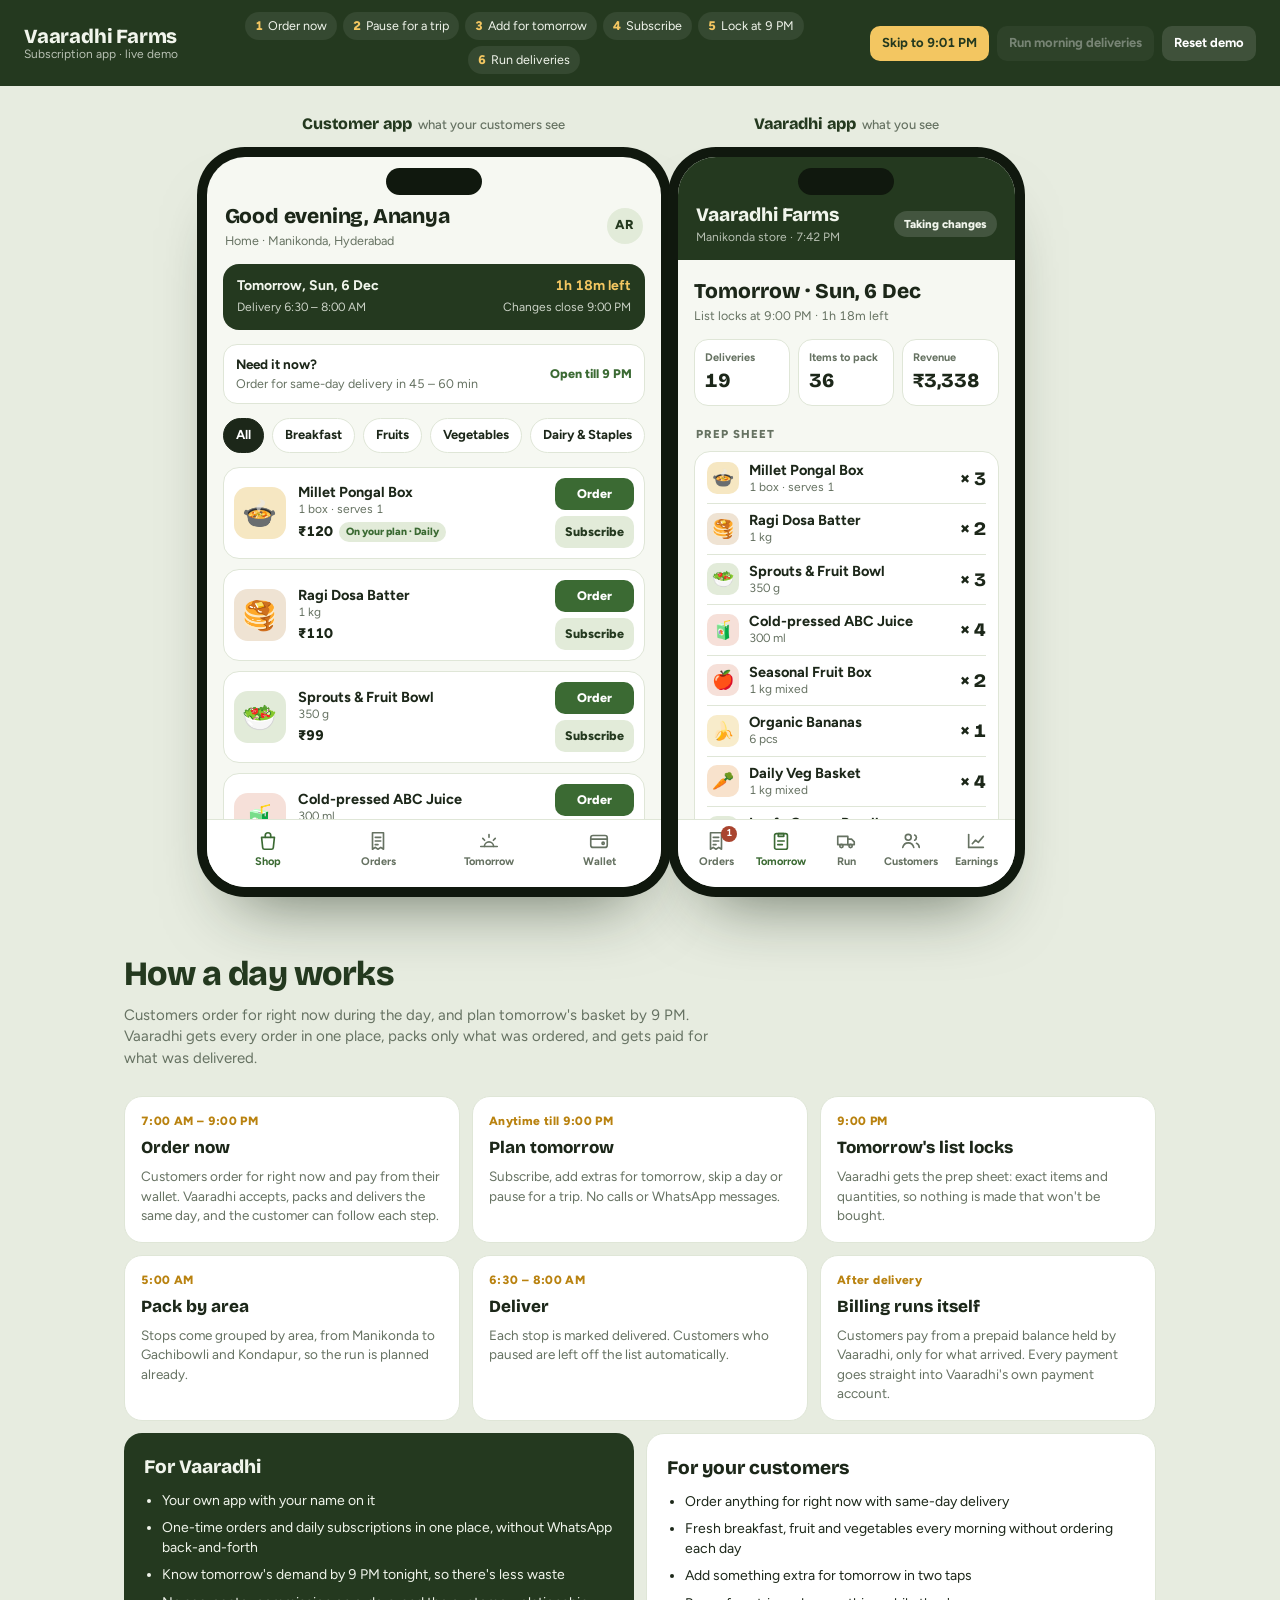
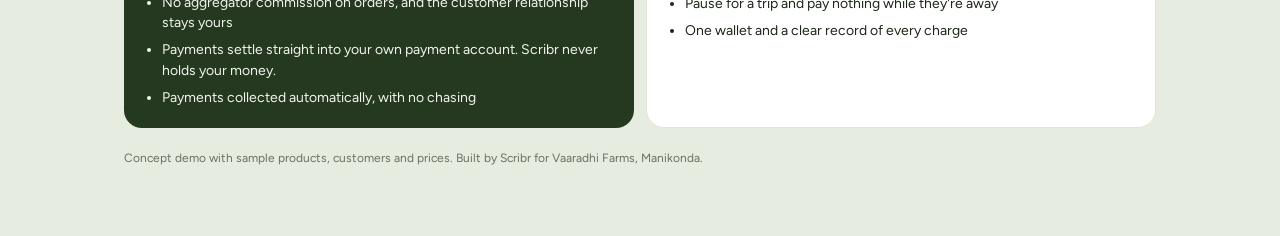
==== commit 0854c3a2: "Align payment claims with PRD v0.2: merchant-direct settlement, no Scribr payouts Co-Authored-By: Cl" ====
--- a/index.html
+++ b/index.html
@@ -344,14 +344,15 @@
     <li><time>9:00 PM</time><b>Tomorrow's list locks</b><p>Vaaradhi gets the prep sheet: exact items and quantities, so nothing is made that won't be bought.</p></li>
     <li><time>5:00 AM</time><b>Pack by area</b><p>Stops come grouped by area, from Manikonda to Gachibowli and Kondapur, so the run is planned already.</p></li>
     <li><time>6:30 – 8:00 AM</time><b>Deliver</b><p>Each stop is marked delivered. Customers who paused are left off the list automatically.</p></li>
-    <li><time>After delivery</time><b>Billing runs itself</b><p>Customers pay from a prepaid wallet, only for what arrived. The money reaches Vaaradhi's bank the next day.</p></li>
+    <li><time>After delivery</time><b>Billing runs itself</b><p>Customers pay from a prepaid balance held by Vaaradhi, only for what arrived. Every payment goes straight into Vaaradhi's own payment account.</p></li>
   </ol>
   <div class="cols">
     <div class="col"><h3>For Vaaradhi</h3><ul>
       <li>Your own app with your name on it</li>
       <li>One-time orders and daily subscriptions in one place, without WhatsApp back-and-forth</li>
       <li>Know tomorrow's demand by 9 PM tonight, so there's less waste</li>
-      <li>No commission on orders, and the customer relationship stays yours</li>
+      <li>No aggregator commission on orders, and the customer relationship stays yours</li>
+      <li>Payments settle straight into your own payment account. Scribr never holds your money.</li>
       <li>Payments collected automatically, with no chasing</li>
     </ul></div>
     <div class="col light"><h3>For your customers</h3><ul>
@@ -658,7 +659,7 @@
   return `<div class="wal" style="margin-top:14px"><span>Vaaradhi wallet</span><b>${rs(balance())}</b>
       <div class="wal-row"><span>${S.phase==='delivered'?'Charged this morning':'Tomorrow\'s charge'}</span><span>${rs(charge)}</span></div>
       <button data-a="topup">Add ₹1,000 via UPI</button></div>
-    <div class="note">You're charged only on days something is delivered. Paused or skipped days cost ₹0.</div>
+    <div class="note">You're charged only on days something is delivered. Paused or skipped days cost ₹0. Your balance is held by Vaaradhi Farms and can only be used there.</div>
     <div class="sec">History</div>
     <div class="card" style="padding-top:0">${html}</div>`;
 }
@@ -791,15 +792,15 @@
   const monthName = TODAY.toLocaleDateString('en-IN', {month:'long'});
   const inst = S.orders.filter(o => o.status !== 'cancelled'), instAmt = inst.reduce((a,o) => a + o.amt, 0);
   let setl = '';
-  if (collected) setl += `<div class="led"><span>Tomorrow's deliveries<br><span class="punit">Credits ${fmtD(DAT)}</span></span><span class="amt">${rs(collected)}</span></div>`;
-  setl += `<div class="led"><span>Today's one-time orders<br><span class="punit">Credits tomorrow</span></span><span class="amt">${rs(instAmt)}</span></div>`;
-  setl += `<div class="led"><span>Today's subscription deliveries<br><span class="punit">Credits tomorrow</span></span><span class="amt">${rs(dayRevenue(TDY).amt)}</span></div>`;
-  for (let k = 1; k <= 5; k++){ const d = iso(addD(-k)); setl += `<div class="led"><span>${fmtD(d)} deliveries<br><span class="punit">Credited ${fmtD(plus(d,1))}</span></span><span class="amt in">${rs(dayRevenue(d).amt)}</span></div>`; }
+  if (collected) setl += `<div class="led"><span>Collected this morning<br><span class="punit">Settling to your account</span></span><span class="amt">${rs(collected)}</span></div>`;
+  setl += `<div class="led"><span>Today's one-time orders<br><span class="punit">Settling to your account</span></span><span class="amt">${rs(instAmt)}</span></div>`;
+  setl += `<div class="led"><span>Today's subscription deliveries<br><span class="punit">Settling to your account</span></span><span class="amt">${rs(dayRevenue(TDY).amt)}</span></div>`;
+  for (let k = 1; k <= 5; k++){ const d = iso(addD(-k)); setl += `<div class="led"><span>${fmtD(d)} deliveries<br><span class="punit">Settled to your account</span></span><span class="amt in">${rs(dayRevenue(d).amt)}</span></div>`; }
   return `<div class="earn"><span>App orders in ${monthName}</span><b>${rs(mtd + collected + instAmt)}</b><span>${n + st.filter(s=>S.done[s.cust]).length} subscription deliveries and ${inst.length} one-time orders</span></div>
-    <div class="kpis two"><div class="kpi"><span>Commission paid</span><b>₹0</b></div><div class="kpi"><span>${S.phase==='delivered'?'Collected today':'Tomorrow, expected'}</span><b>${rs(S.phase==='delivered'?collected:expected)}</b></div></div>
-    <div class="sec">Payouts to your bank · next day</div>
+    <div class="kpis two"><div class="kpi"><span>Aggregator commission</span><b>₹0</b></div><div class="kpi"><span>${S.phase==='delivered'?'Collected today':'Tomorrow, expected'}</span><b>${rs(S.phase==='delivered'?collected:expected)}</b></div></div>
+    <div class="sec">Collections · paid into your account</div>
     <div class="card">${setl}</div>
-    <p class="fine">Customers pay from their prepaid wallet when an order is delivered. There's no cash to collect and no payments to chase.</p>`;
+    <p class="fine">Customers pay into Vaaradhi's own payment account (for example Razorpay), and the money settles to your bank on your provider's schedule. Scribr keeps the records and never holds your money. Standard payment gateway fees apply. There's no aggregator commission.</p>`;
 }
 function mOrders(){
   const all = [...S.orders].sort((a,b) => b.id - a.id);
@@ -855,7 +856,7 @@
 function finishRun(){
   S.phase = 'delivered'; settle();
   const st = stops();
-  notify(`Morning run complete: ${st.length} deliveries, ${rs(st.reduce((a,s)=>a+s.amt,0))} collected. Reaches your bank ${fmtD(DAT)}.`, 'lock');
+  notify(`Morning run complete: ${st.length} deliveries, ${rs(st.reduce((a,s)=>a+s.amt,0))} collected into your payment account.`, 'lock');
 }
 const A = {
   view(v){ ui.view = v; ui.demoOpen = false; if (v === 'merchant') S.unread = 0; },
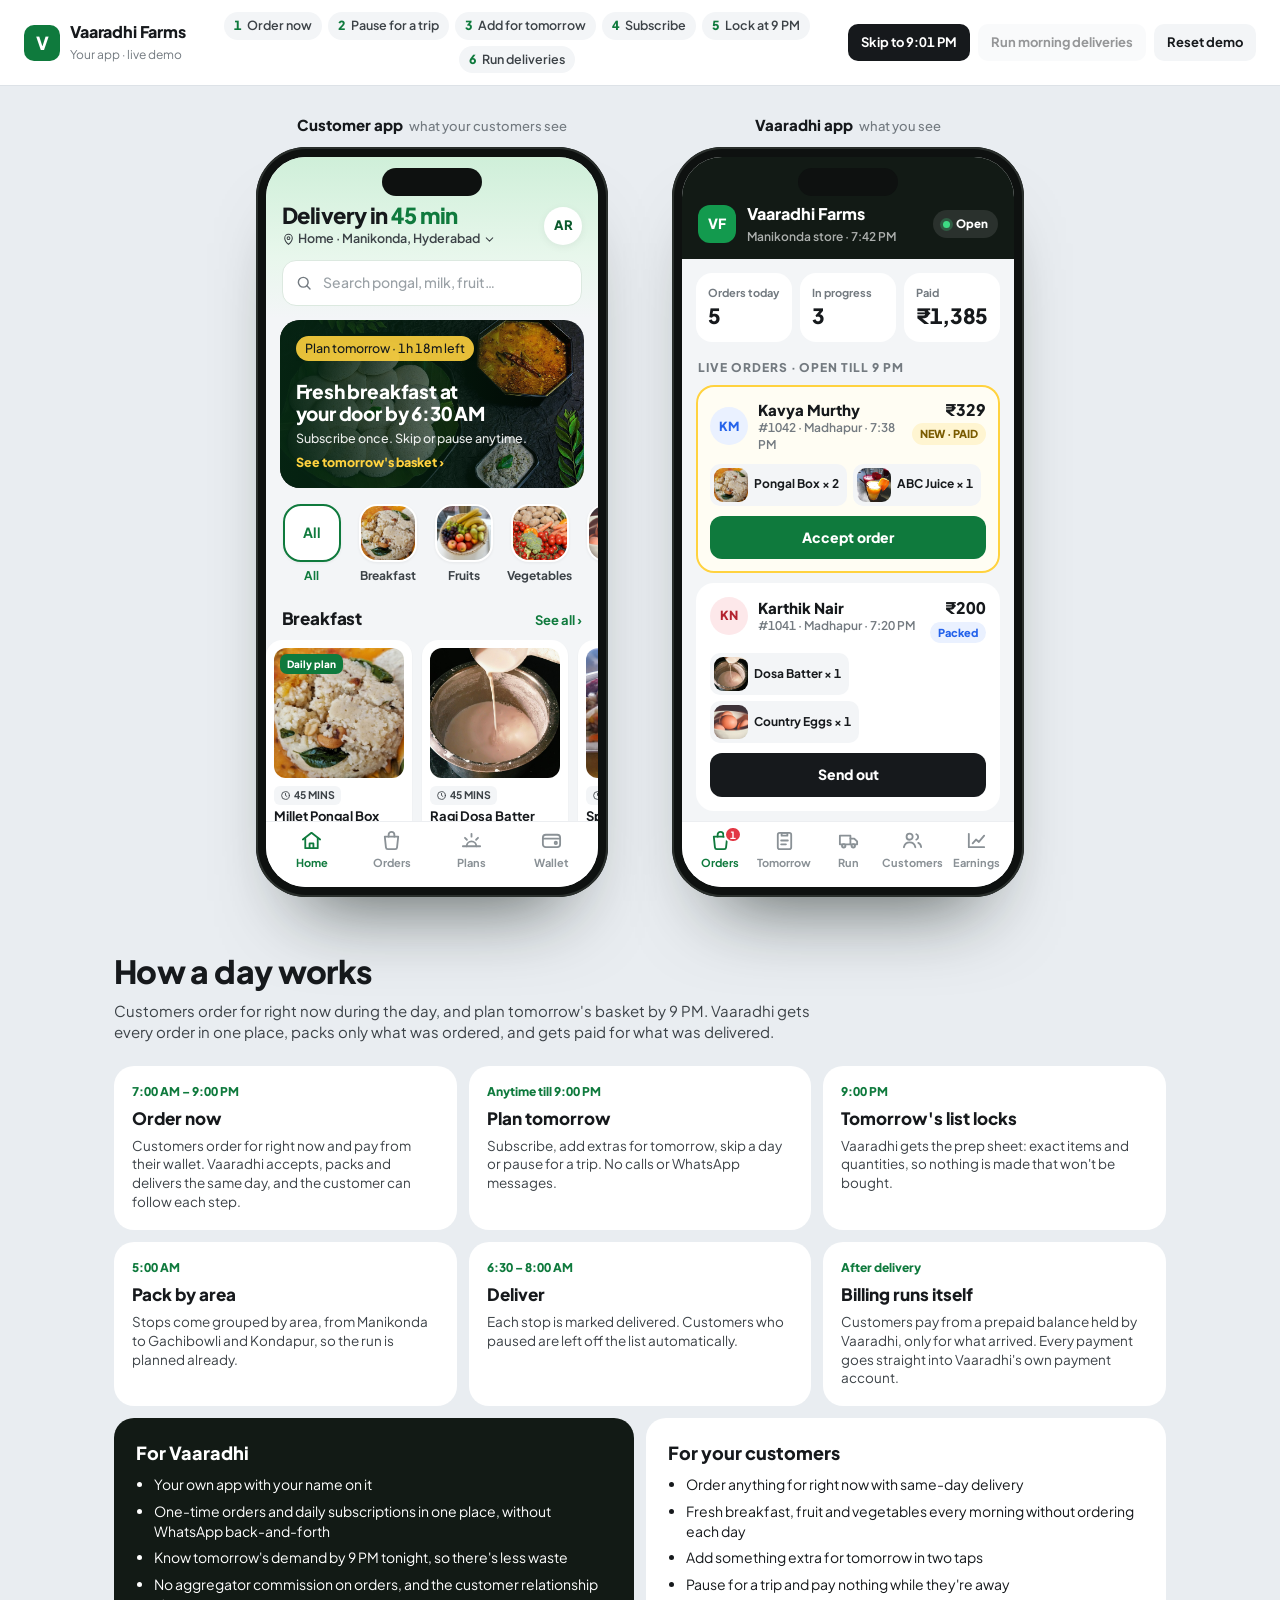
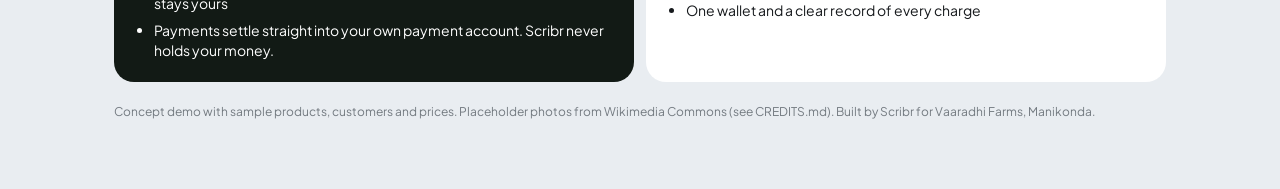
==== commit 6fb20abc: "Redesign demo UI in quick-commerce style with product photos Photo grid with ADD steppers, search, h" ====
--- a/index.html
+++ b/index.html
@@ -4,10 +4,10 @@
 <meta charset="utf-8">
 <meta name="viewport" content="width=device-width, initial-scale=1, viewport-fit=cover">
 <meta name="robots" content="noindex, nofollow">
-<meta name="theme-color" content="#24391F">
+<meta name="theme-color" content="#0F7A3D">
 <meta name="mobile-web-app-capable" content="yes">
 <meta name="apple-mobile-web-app-capable" content="yes">
-<meta name="apple-mobile-web-app-status-bar-style" content="black-translucent">
+<meta name="apple-mobile-web-app-status-bar-style" content="default">
 <meta name="apple-mobile-web-app-title" content="Vaaradhi">
 <link rel="manifest" href="manifest.webmanifest">
 <link rel="apple-touch-icon" href="icons/apple-touch-icon.png">
@@ -15,276 +15,362 @@
 <title>Vaaradhi Farms · App Demo</title>
 <link rel="preconnect" href="https://fonts.googleapis.com">
 <link rel="preconnect" href="https://fonts.gstatic.com" crossorigin>
-<link rel="stylesheet" href="https://fonts.googleapis.com/css2?family=Bricolage+Grotesque:opsz,wght@12..96,700;12..96,800&family=Figtree:wght@400;500;600;700;800&display=swap">
+<link rel="stylesheet" href="https://fonts.googleapis.com/css2?family=Plus+Jakarta+Sans:wght@400;500;600;700;800&display=swap">
 <style>
 :root{
-  --ground:#E7ECE0; --paper:#F6F8F2; --card:#FFFFFF; --ink:#1C2719; --muted:#667262; --line:#DFE6D7;
-  --leaf:#24391F; --leaf-2:#3B6A33; --leaf-soft:#E2EBD9; --sun:#B9820F; --sun-2:#F3C661; --sun-soft:#F8ECCB;
-  --red:#A9442F; --red-soft:#F6E0D9; --blue-soft:#E8EEF6; --blue:#2F4A6B; --on-leaf:#F1F5EC;
-  --display:"Bricolage Grotesque", system-ui, -apple-system, "Segoe UI", sans-serif;
-  --ui:"Figtree", system-ui, -apple-system, "Segoe UI", Roboto, sans-serif;
+  --brand:#0F7A3D; --brand-2:#139A4E; --brand-soft:#E7F6EC; --brand-ink:#0B5A2D;
+  --ink:#16191C; --ink-2:#3C4247; --muted:#737A80; --line:#ECEEF1; --bg:#F3F5F7; --card:#FFFFFF;
+  --yellow:#FFD23F; --yellow-soft:#FFF5D1; --amber:#B7791F; --red:#E23744; --red-soft:#FDE8EA;
+  --blue:#2563EB; --blue-soft:#EAF1FF; --dark:#121A15;
+  --ui:"Plus Jakarta Sans", system-ui, -apple-system, "Segoe UI", Roboto, sans-serif;
   color-scheme:light;
 }
 *{box-sizing:border-box;-webkit-tap-highlight-color:transparent}
 html,body{margin:0}
-body{background:var(--ground);color:var(--ink);font-family:var(--ui);font-size:15px;line-height:1.45;font-variant-numeric:tabular-nums;-webkit-font-smoothing:antialiased}
+body{background:#E9EDF1;color:var(--ink);font-family:var(--ui);font-size:14px;line-height:1.4;font-variant-numeric:tabular-nums;-webkit-font-smoothing:antialiased}
 button{font:inherit;color:inherit;cursor:pointer;border:0;background:none;padding:0}
-button:disabled{opacity:.38;cursor:not-allowed}
-button:focus-visible{outline:2px solid var(--sun);outline-offset:2px}
+button:disabled{opacity:.45;cursor:not-allowed}
+button:focus-visible,input:focus-visible{outline:2px solid var(--brand-2);outline-offset:2px}
+img{display:block;max-width:100%}
 [hidden]{display:none!important}
-
-/* ---------- top bar ---------- */
-.top{position:sticky;top:0;z-index:60;display:flex;align-items:center;gap:16px;background:var(--leaf);color:var(--on-leaf);
+svg{flex:none}
+
+/* ================= page shell ================= */
+.top{position:sticky;top:0;z-index:60;display:flex;align-items:center;gap:16px;background:#fff;border-bottom:1px solid #DDE2E7;
   padding:12px 24px;padding-top:calc(12px + env(safe-area-inset-top,0px))}
-.wm{display:flex;flex-direction:column;line-height:1.15}
-.wm b{font-family:var(--display);font-size:20px;font-weight:800;letter-spacing:-.01em}
-.wm span{font-size:12px;opacity:.72}
-.script{flex:1;display:flex;gap:6px;flex-wrap:wrap;justify-content:center;font-size:12.5px}
-.script span{background:rgba(255,255,255,.08);padding:5px 10px;border-radius:999px;white-space:nowrap}
-.script i{font-style:normal;color:var(--sun-2);font-weight:800;margin-right:5px}
+.wm{display:flex;align-items:center;gap:10px}
+.wm .logo{width:36px;height:36px;border-radius:10px;background:var(--brand);color:#fff;display:grid;place-items:center;font-weight:800;font-size:18px}
+.wm b{display:block;font-size:16px;font-weight:800;letter-spacing:-.01em}
+.wm span{font-size:12px;color:var(--muted)}
+.script{flex:1;display:flex;gap:6px;flex-wrap:wrap;justify-content:center;font-size:12.5px;font-weight:600;color:var(--ink-2)}
+.script span{background:var(--bg);padding:5px 10px;border-radius:999px;white-space:nowrap}
+.script i{font-style:normal;color:var(--brand);font-weight:800;margin-right:5px}
 .demo-btns{display:flex;gap:8px}
-.dbtn{background:rgba(255,255,255,.12);color:#fff;padding:8px 12px;border-radius:10px;font-size:13px;font-weight:700;white-space:nowrap}
-.dbtn.hot{background:var(--sun-2);color:var(--leaf)}
+.dbtn{background:var(--bg);color:var(--ink);padding:9px 13px;border-radius:10px;font-size:13px;font-weight:700;white-space:nowrap}
+.dbtn.hot{background:var(--ink);color:#fff}
 .seg-view,.demo-toggle{display:none}
 
-/* ---------- stage with two phones ---------- */
-.stage{display:flex;justify-content:center;gap:56px;padding:26px 24px 8px}
+.stage{display:flex;justify-content:center;gap:64px;padding:28px 24px 8px}
 .device{display:flex;flex-direction:column;align-items:center;gap:12px}
-.dlabel{font-family:var(--display);font-weight:800;font-size:16px;color:var(--leaf)}
-.dlabel span{font-family:var(--ui);font-weight:500;color:var(--muted);font-size:13px;margin-left:6px}
-.frame{height:min(820px, calc(100vh - 150px));min-height:600px;aspect-ratio:390/820;border-radius:48px;background:#10180E;padding:10px;
-  box-shadow:0 40px 70px -40px rgba(20,35,15,.65)}
-.app{--hpad:44px;--bpad:6px;position:relative;height:100%;width:100%;border-radius:38px;overflow:hidden;background:var(--paper);display:flex;flex-direction:column}
-.frame .app::before{content:"";position:absolute;top:11px;left:50%;transform:translateX(-50%);width:96px;height:27px;border-radius:14px;background:#10180E;z-index:70}
-.app-body > *{flex-shrink:0}
-.app-body{flex:1;min-height:0;overflow-y:auto;overscroll-behavior:contain;padding:2px 16px 22px;display:flex;flex-direction:column;gap:14px}
-
-/* ---------- shared app pieces ---------- */
-.c-head{display:flex;justify-content:space-between;align-items:center;padding:var(--hpad) 18px 12px}
-.hello{font-family:var(--display);font-size:21px;font-weight:800;letter-spacing:-.01em}
-.addr{font-size:12.5px;color:var(--muted)}
-.avatar{width:36px;height:36px;border-radius:50%;background:var(--leaf-soft);display:grid;place-items:center;font-weight:800;font-size:13px;color:var(--leaf)}
-.m-head{background:var(--leaf);color:var(--on-leaf);padding:var(--hpad) 18px 14px;display:flex;justify-content:space-between;align-items:center;gap:10px}
-.m-brand{font-family:var(--display);font-size:19px;font-weight:800}
-.m-sub{font-size:12px;opacity:.72}
-.pill{font-size:11.5px;font-weight:800;padding:5px 10px;border-radius:999px;background:rgba(255,255,255,.14);white-space:nowrap}
-.pill.locked{background:var(--sun-2);color:var(--leaf)}
-.pill.delivered{background:#CFE5C4;color:var(--leaf)}
-.h-title{font-family:var(--display);font-size:22px;font-weight:800;padding:var(--hpad) 18px 10px;letter-spacing:-.01em}
-
-.banner{display:flex;justify-content:space-between;gap:12px;align-items:center;border-radius:16px;padding:12px 14px;background:var(--leaf);color:var(--on-leaf)}
-.banner b{display:block;font-size:14px}
-.banner span{font-size:12px;opacity:.82}
-.banner .cd{text-align:right;flex:none}
-.banner .cd b{color:var(--sun-2)}
-.banner.locked{background:var(--sun-soft);color:var(--ink)}
-.banner.done{background:var(--leaf-soft);color:var(--ink)}
-
-.chips{display:flex;gap:8px;overflow-x:auto;margin:0 -16px;padding:0 16px;scrollbar-width:none}
-.chips::-webkit-scrollbar{display:none}
-.chip{white-space:nowrap;padding:7px 12px;border-radius:999px;background:var(--card);border:1px solid var(--line);font-size:13px;font-weight:700}
-.chip.on{background:var(--ink);color:#fff;border-color:var(--ink)}
-
-.list{display:flex;flex-direction:column;gap:10px}
-.prod{display:grid;grid-template-columns:52px 1fr auto;gap:12px;align-items:center;background:var(--card);border-radius:16px;padding:10px;border:1px solid var(--line)}
-.tile{width:52px;height:52px;border-radius:14px;display:grid;place-items:center;font-size:28px;line-height:1}
-.tile.sm{width:40px;height:40px;font-size:21px;border-radius:12px}
-.tile.xs{width:32px;height:32px;font-size:18px;border-radius:10px}
-.tile.lg{width:60px;height:60px;font-size:32px;border-radius:16px}
-.pname{font-weight:700;font-size:14.5px;line-height:1.25}
-.punit{font-size:12px;color:var(--muted)}
-.pprice{font-weight:800;font-size:14px;margin-top:3px;display:flex;gap:6px;align-items:center;flex-wrap:wrap}
-.mine{font-size:10.5px;font-weight:800;color:var(--leaf-2);background:var(--leaf-soft);padding:2px 7px;border-radius:999px}
-.pact{display:flex;flex-direction:column;gap:6px}
-
-.btn{border-radius:12px;font-weight:800;padding:10px 14px;font-size:14px}
-.btn.sm{padding:7px 10px;font-size:12.5px;border-radius:10px}
-.btn.xs{padding:6px 9px;font-size:12px;border-radius:9px;background:var(--leaf-2);color:#fff}
-.btn.primary{background:var(--leaf-2);color:#fff}
-.btn.ghost{background:var(--leaf-soft);color:var(--leaf)}
-.btn.block{width:100%;padding:14px;font-size:15px}
-
-.sec{margin:6px 2px -6px;font-size:11.5px;letter-spacing:.09em;text-transform:uppercase;color:var(--muted);font-weight:800}
-.card{background:var(--card);border:1px solid var(--line);border-radius:16px;padding:2px 12px}
-.line{display:grid;grid-template-columns:40px 1fr auto;gap:10px;align-items:center;padding:10px 0;border-bottom:1px solid var(--line)}
-.line:last-child,.plan:last-child,.cust:last-child,.led:last-child,.prow:last-child,.fi:last-child{border-bottom:0}
-.meta{font-size:12px;color:var(--muted);display:flex;gap:6px;align-items:center;flex-wrap:wrap;margin-top:1px}
-.line.off .pname{color:var(--muted);text-decoration:line-through}
-.tag{font-size:10.5px;font-weight:800;padding:2px 7px;border-radius:999px;white-space:nowrap}
-.tag.pz{background:var(--sun-soft);color:#7A560A}
-.tag.one{background:var(--blue-soft);color:var(--blue)}
-.tag.ok{background:var(--leaf-soft);color:var(--leaf-2)}
-.step{display:flex;align-items:center;gap:2px;background:var(--leaf-soft);border-radius:10px}
-.step button{width:30px;height:30px;font-size:17px;font-weight:800;color:var(--leaf)}
-.step b{min-width:18px;text-align:center;font-size:14px}
-.lact{display:flex;flex-direction:column;align-items:flex-end;gap:5px}
-.link{font-size:12px;font-weight:800;color:var(--leaf-2)}
-.link.red{color:var(--red)}
-.amtline{font-weight:800;font-size:13.5px}
-.total{display:flex;justify-content:space-between;align-items:baseline;padding:12px 2px 0;font-weight:800;font-size:15px}
-.save{font-size:12.5px;color:var(--leaf-2);font-weight:700;padding:0 2px}
-
-.vac{display:flex;flex-direction:column;gap:2px;text-align:left;width:100%;background:var(--sun-soft);border-radius:16px;padding:14px}
-.vac b{font-size:15px}
-.vac span{font-size:12.5px;color:#5E5236}
-.vac.on{background:var(--leaf);color:var(--on-leaf)}
-.vac.on span{color:#D6E2CF}
-.vac.on button{align-self:flex-start;margin-top:10px;background:var(--sun-2);color:var(--leaf);padding:8px 12px;border-radius:10px;font-weight:800;font-size:13px}
-
-.plan{display:grid;grid-template-columns:40px 1fr auto;gap:10px;align-items:center;padding:10px 0;border-bottom:1px solid var(--line)}
-.pstat{font-size:11.5px;font-weight:800;margin-top:2px}
-.pstat.ok{color:var(--leaf-2)} .pstat.pz{color:var(--sun)} .pstat.x{color:var(--red)} .pstat.n{color:var(--blue)}
-.pbtns{display:flex;flex-direction:column;gap:6px;align-items:flex-end}
-
-.wal{background:var(--leaf);color:var(--on-leaf);border-radius:20px;padding:18px;display:flex;flex-direction:column;gap:4px}
-.wal>span{font-size:12.5px;opacity:.8}
-.wal>b{font-family:var(--display);font-size:36px;font-weight:800;letter-spacing:-.01em}
-.wal-row{display:flex;justify-content:space-between;font-size:13px;border-top:1px solid rgba(255,255,255,.16);padding-top:10px;margin-top:6px}
-.wal button{margin-top:10px;align-self:flex-start;background:var(--sun-2);color:var(--leaf);padding:9px 14px;border-radius:10px;font-weight:800;font-size:13px}
-.note{font-size:12.5px;color:var(--muted);background:var(--card);border:1px dashed #C9D3BF;border-radius:14px;padding:10px 12px}
-.ldate{font-size:11.5px;font-weight:800;color:var(--muted);text-transform:uppercase;letter-spacing:.07em;padding:12px 0 2px}
-.led{display:flex;justify-content:space-between;gap:10px;padding:9px 0;border-bottom:1px solid var(--line);font-size:13.5px}
-.led .amt{font-weight:800;white-space:nowrap}
-.amt.in{color:var(--leaf-2)} .amt.zero{color:var(--sun)}
-
-.nav{display:flex;border-top:1px solid var(--line);background:var(--card);padding:6px 6px calc(8px + var(--bpad))}
-.nav button{flex:1;display:flex;flex-direction:column;align-items:center;gap:2px;font-size:11px;font-weight:700;color:var(--muted);padding:4px 0;position:relative}
-.nav button.on{color:var(--leaf-2)}
-.nav svg{width:22px;height:22px}
-
-/* merchant */
-.m-date{display:flex;flex-direction:column;padding-top:14px}
-.m-date b{font-family:var(--display);font-size:21px;font-weight:800}
-.m-date span{font-size:12.5px;color:var(--muted)}
-.kpis{display:grid;grid-template-columns:repeat(3,1fr);gap:8px}
-.kpis.two{grid-template-columns:1fr 1fr}
-.kpi{background:var(--card);border:1px solid var(--line);border-radius:14px;padding:10px;position:relative}
-.kpi span{font-size:11px;color:var(--muted);font-weight:700;display:block}
-.kpi b{font-family:var(--display);font-size:20px;font-weight:800}
-.kpi.chg{animation:flash 1.8s}
-.delta{font-size:11px;font-weight:800;padding:1px 6px;border-radius:999px;background:var(--red-soft);color:var(--red);animation:pop .35s ease-out}
-.delta.up{background:var(--leaf-soft);color:var(--leaf-2)}
-.kpi .delta{position:absolute;top:7px;right:7px}
-.prow{display:grid;grid-template-columns:32px 1fr auto;gap:10px;align-items:center;padding:7px 0;border-bottom:1px solid var(--line)}
-.prow .q{font-family:var(--display);font-size:19px;font-weight:800;display:flex;align-items:center;gap:6px}
-.prow.chg{animation:flash 1.8s}
-@keyframes flash{0%,30%{background:var(--sun-soft)}100%{background:transparent}}
-@keyframes pop{0%{transform:scale(.4);opacity:0}100%{transform:scale(1);opacity:1}}
-.saved{font-size:12.5px;background:var(--sun-soft);border-radius:12px;padding:10px 12px;color:#5E5236}
-.feed{display:flex;flex-direction:column}
-.fi{display:grid;grid-template-columns:10px 1fr auto;gap:10px;padding:9px 0;border-bottom:1px solid var(--line);font-size:13px;align-items:start}
-.fi .d{width:8px;height:8px;border-radius:50%;margin-top:6px;background:var(--leaf-2)}
-.fi.pause .d,.fi.skip .d{background:var(--sun)}
-.fi.cancel .d{background:var(--red)}
-.fi.lock .d{background:var(--ink)}
-.fi time{font-size:11px;color:var(--muted);white-space:nowrap}
-.prog{background:var(--card);border:1px solid var(--line);border-radius:14px;padding:12px;display:flex;flex-direction:column;gap:8px;margin-top:14px}
-.prog .row{display:flex;justify-content:space-between;font-size:13px;font-weight:700}
-.bar{height:8px;border-radius:4px;background:var(--leaf-soft);overflow:hidden}
-.bar i{display:block;height:100%;background:var(--leaf-2);transition:width .4s}
-.area{display:flex;justify-content:space-between;font-weight:800;font-size:13px;padding:4px 2px 0;color:var(--leaf)}
-.area span{color:var(--muted);font-weight:700}
-.stop{display:grid;grid-template-columns:1fr auto;gap:10px;align-items:center;background:var(--card);border:1px solid var(--line);border-radius:14px;padding:10px 12px}
-.stop.me{border-color:var(--sun)}
-.stop.done{opacity:.55}
-.stop.away{background:transparent;border-style:dashed}
-.sname{font-weight:800;font-size:14px}
-.sitems{font-size:12px;color:var(--muted)}
-.sact{display:flex;flex-direction:column;align-items:flex-end;gap:5px;font-size:13px;font-weight:800}
-.okt{font-size:12px;font-weight:800;color:var(--leaf-2)}
-.you{font-size:10px;font-weight:800;background:var(--sun-soft);color:#7A560A;padding:1px 6px;border-radius:999px;vertical-align:2px;margin-left:4px}
-.cust{display:grid;grid-template-columns:36px 1fr auto;gap:10px;align-items:center;padding:10px 0;border-bottom:1px solid var(--line)}
-.ini{width:36px;height:36px;border-radius:50%;background:var(--leaf-soft);display:grid;place-items:center;font-weight:800;font-size:12px;color:var(--leaf)}
-.st{font-size:11px;font-weight:800;padding:3px 8px;border-radius:999px;white-space:nowrap}
-.st.a{background:var(--leaf-soft);color:var(--leaf-2)} .st.p{background:var(--sun-soft);color:#7A560A} .st.n{background:var(--blue-soft);color:var(--blue)}
-.ccount{display:grid;grid-template-columns:repeat(3,1fr);gap:8px;margin-top:14px}
-.earn{background:var(--leaf);color:var(--on-leaf);border-radius:20px;padding:18px;display:flex;flex-direction:column;gap:3px;margin-top:14px}
-.earn b{font-family:var(--display);font-size:34px;font-weight:800}
-.earn span{font-size:12.5px;opacity:.8}
-
-/* sheets + toasts */
-.scrim{position:absolute;inset:0;background:rgba(16,24,14,.45);z-index:30;animation:fade .2s}
-.sheet{position:absolute;left:0;right:0;bottom:0;background:var(--paper);border-radius:24px 24px 0 0;padding:10px 18px calc(18px + var(--bpad));z-index:31;
-  display:flex;flex-direction:column;gap:14px;max-height:90%;overflow-y:auto;animation:up .25s ease-out}
-.grab{width:40px;height:4px;border-radius:2px;background:#CBD5C1;align-self:center}
-.sh-head{display:flex;gap:12px;align-items:center}
-.sh-title{font-family:var(--display);font-size:19px;font-weight:800;line-height:1.2}
-.field{display:flex;flex-direction:column;gap:7px}
-.field.row{flex-direction:row;justify-content:space-between;align-items:center}
-.field label{font-size:11.5px;font-weight:800;color:var(--muted);text-transform:uppercase;letter-spacing:.07em}
-.seg{display:flex;flex-wrap:wrap;gap:6px}
-.seg button{padding:8px 12px;border-radius:10px;background:var(--card);border:1px solid var(--line);font-size:13px;font-weight:700}
-.seg button.on{background:var(--leaf-2);border-color:var(--leaf-2);color:#fff}
-.static{font-size:13.5px}
-.sum{display:grid;grid-template-columns:1fr 1fr;gap:8px}
-.sum div{background:var(--card);border:1px solid var(--line);border-radius:12px;padding:10px}
-.sum span{display:block;font-size:11.5px;color:var(--muted)}
-.sum b{font-size:17px}
-.fine{font-size:12px;color:var(--muted);margin:0}
-.toast{position:absolute;left:12px;right:12px;top:calc(var(--hpad) + 52px);z-index:40;background:var(--sun-2);color:var(--leaf);border-radius:14px;padding:11px 14px;
-  font-size:13px;font-weight:700;box-shadow:0 14px 30px -12px rgba(0,0,0,.45);animation:drop .35s ease-out}
-.toast small{display:block;font-size:10.5px;text-transform:uppercase;letter-spacing:.08em;opacity:.75;font-weight:800}
-.toast.c{top:auto;bottom:calc(74px + var(--bpad));background:var(--ink);color:#fff}
+.dlabel{font-weight:800;font-size:15px;color:var(--ink)}
+.dlabel span{font-weight:500;color:var(--muted);font-size:13px;margin-left:6px}
+.frame{height:min(840px, calc(100vh - 150px));min-height:620px;aspect-ratio:390/830;min-width:0;overflow:hidden;border-radius:50px;background:#0E1110;padding:10px;
+  box-shadow:0 50px 80px -46px rgba(10,20,14,.7), inset 0 0 0 2px #2A2F2C}
+.app{--hpad:46px;--bpad:8px;position:relative;height:100%;width:100%;border-radius:40px;overflow:hidden;background:var(--bg);display:flex;flex-direction:column}
+.frame .app::before{content:"";position:absolute;top:11px;left:50%;transform:translateX(-50%);width:100px;height:28px;border-radius:15px;background:#0E1110;z-index:80}
+.body{flex:1;min-height:0;overflow-y:auto;overscroll-behavior:contain;scrollbar-width:none}
+.body::-webkit-scrollbar{display:none}
+.pad{padding:0 14px}
+
+/* ================= customer: header ================= */
+.ch{background:linear-gradient(180deg,#CFEFD9 0%,#E8F7EC 62%,var(--bg) 100%);padding:var(--hpad) 16px 12px;display:flex;flex-direction:column;gap:12px}
+.ch-top{display:flex;justify-content:space-between;align-items:center;gap:10px}
+.ch-eta{font-size:22px;font-weight:800;letter-spacing:-.02em;line-height:1.1}
+.ch-eta em{font-style:normal;color:var(--brand)}
+.ch-addr{font-size:12.5px;font-weight:600;color:var(--ink-2);display:flex;align-items:center;gap:3px;margin-top:3px}
+.ch-av{width:38px;height:38px;border-radius:50%;background:#fff;display:grid;place-items:center;font-weight:800;font-size:13px;color:var(--brand-ink);box-shadow:0 2px 8px rgba(0,0,0,.06)}
+.search{display:flex;align-items:center;gap:8px;background:#fff;border:1px solid #DCE9E0;border-radius:14px;padding:0 12px;height:46px;color:var(--muted)}
+.search input{flex:1;border:0;outline:0;font:inherit;font-size:14px;font-weight:500;color:var(--ink);background:transparent;min-width:0}
+.search input::placeholder{color:#9AA1A6}
+.ct{padding:var(--hpad) 16px 10px;background:var(--bg)}
+.ct h2{margin:0;font-size:24px;font-weight:800;letter-spacing:-.02em}
+.ct p{margin:2px 0 0;color:var(--muted);font-size:12.5px;font-weight:600}
+
+/* hero banner */
+.hb{position:relative;display:block;width:calc(100% - 28px);margin:2px 14px 0;border-radius:20px;overflow:hidden;height:168px;text-align:left;color:#fff}
+.hb img{width:100%;height:100%;object-fit:cover}
+.hb::after{content:"";position:absolute;inset:0;background:linear-gradient(90deg,rgba(6,40,20,.88) 0%,rgba(6,40,20,.55) 55%,rgba(6,40,20,.05) 100%)}
+.hb-in{position:absolute;inset:0;z-index:1;padding:16px;display:flex;flex-direction:column;gap:5px;justify-content:flex-end}
+.hb-pill{align-self:flex-start;background:var(--yellow);color:var(--ink);font-size:11px;font-weight:800;padding:4px 9px;border-radius:999px;margin-bottom:auto}
+.hb b{font-size:19px;font-weight:800;line-height:1.15;max-width:15ch;letter-spacing:-.01em}
+.hb span{font-size:12.5px;opacity:.9;font-weight:500}
+.hb i{font-style:normal;font-size:12.5px;font-weight:800;color:var(--yellow);margin-top:2px}
+
+/* categories */
+.cats{display:flex;gap:4px;overflow-x:auto;padding:16px 10px 4px;scrollbar-width:none}
+.cats::-webkit-scrollbar{display:none}
+.cat{display:flex;flex-direction:column;align-items:center;gap:6px;min-width:72px;font-size:12px;font-weight:700;color:var(--ink-2)}
+.cat-i{width:58px;height:58px;border-radius:18px;background:#fff;overflow:hidden;display:grid;place-items:center;border:2px solid transparent;box-shadow:0 1px 3px rgba(0,0,0,.06)}
+.cat-i img{width:100%;height:100%;object-fit:cover}
+.cat-i b{font-size:14px;color:var(--brand)}
+.cat.on .cat-i{border-color:var(--brand)}
+.cat.on{color:var(--brand)}
+
+/* sections + product cards */
+.sec-h{display:flex;justify-content:space-between;align-items:baseline;padding:18px 16px 10px}
+.sec-h h3{margin:0;font-size:17px;font-weight:800;letter-spacing:-.01em}
+.sec-h button{font-size:13px;font-weight:700;color:var(--brand)}
+.rail{display:flex;gap:10px;overflow-x:auto;padding:0 14px 4px;scroll-snap-type:x mandatory;scrollbar-width:none}
+.rail::-webkit-scrollbar{display:none}
+.rail .pc{width:146px;flex:none;scroll-snap-align:start}
+.grid{display:grid;grid-template-columns:1fr 1fr;gap:10px;padding:0 14px}
+.pc{background:#fff;border-radius:16px;padding:8px;display:flex;flex-direction:column;gap:3px;box-shadow:0 1px 2px rgba(16,24,40,.05)}
+.pc-img{position:relative;width:100%;aspect-ratio:1/1;border-radius:12px;overflow:hidden;background:var(--bg);margin-bottom:5px}
+.pc-img img{width:100%;height:100%;object-fit:cover;transition:transform .3s}
+.pc-img:hover img{transform:scale(1.04)}
+.pc-tag{position:absolute;left:6px;top:6px;background:var(--brand);color:#fff;font-size:10px;font-weight:800;padding:3px 7px;border-radius:7px}
+.pc-eta{display:flex;align-items:center;gap:3px;font-size:10.5px;font-weight:700;color:var(--ink-2);background:var(--bg);align-self:flex-start;padding:2px 6px;border-radius:6px}
+.pc-name{font-size:13px;font-weight:700;line-height:1.25;min-height:2.5em;display:-webkit-box;-webkit-line-clamp:2;-webkit-box-orient:vertical;overflow:hidden}
+.pc-unit{font-size:11.5px;color:var(--muted);font-weight:500}
+.pc-row{display:flex;justify-content:space-between;align-items:center;margin-top:4px}
+.pc-row b{font-size:14px;font-weight:800}
+.addbtn{border:1.5px solid var(--brand);color:var(--brand);background:#F4FBF6;font-weight:800;font-size:12.5px;padding:6px 14px;border-radius:9px;letter-spacing:.02em}
+.qbtn{display:flex;align-items:center;background:var(--brand);color:#fff;border-radius:9px;overflow:hidden}
+.qbtn button{width:28px;height:30px;font-size:16px;font-weight:800;color:#fff}
+.qbtn b{min-width:16px;text-align:center;font-size:13px;font-weight:800}
+.qbtn.lt{background:var(--brand-soft);color:var(--brand-ink)}
+.qbtn.lt button{color:var(--brand-ink)}
+.pc-sub{font-size:11.5px;font-weight:700;color:var(--brand);text-align:left;padding:5px 0 1px;border-top:1px dashed var(--line);margin-top:6px;display:flex;align-items:center;gap:4px}
+.empty{grid-column:1/-1;padding:30px 0;text-align:center;color:var(--muted);font-weight:600}
+
+/* cart bar */
+.cartbar{position:absolute;left:12px;right:12px;bottom:calc(72px + var(--bpad));z-index:25;background:var(--brand);color:#fff;border-radius:16px;padding:9px 14px 9px 10px;
+  display:flex;align-items:center;gap:10px;box-shadow:0 16px 30px -14px rgba(15,122,61,.7);text-align:left}
+.cb-th{display:flex}
+.cb-th img{width:34px;height:34px;border-radius:9px;object-fit:cover;border:2px solid var(--brand);margin-left:-10px;background:#fff}
+.cb-th img:first-child{margin-left:0}
+.cb-t{flex:1;display:flex;flex-direction:column}
+.cb-t b{font-size:14.5px;font-weight:800}
+.cb-t small{font-size:12px;opacity:.85;font-weight:600}
+.cb-go{font-size:22px;font-weight:700}
+
+/* bottom nav */
+.nav{display:flex;background:#fff;border-top:1px solid var(--line);padding:7px 6px calc(9px + var(--bpad))}
+.nav button{flex:1;display:flex;flex-direction:column;align-items:center;gap:3px;font-size:11px;font-weight:700;color:#8A9196;position:relative}
+.nav button.on{color:var(--brand)}
+.nav svg{width:23px;height:23px}
+.nav .nb{position:absolute;top:-3px;right:calc(50% - 22px);background:var(--red);color:#fff;font-size:10px;font-style:normal;min-width:17px;height:17px;border-radius:9px;display:grid;place-items:center;padding:0 4px;border:2px solid #fff}
+
+/* generic boxes */
+.box{background:#fff;border-radius:18px;padding:4px 14px;margin:0 14px}
+.sh{padding:18px 16px 8px;font-size:12px;font-weight:800;color:var(--muted);text-transform:uppercase;letter-spacing:.08em}
+.th{width:44px;height:44px;border-radius:12px;overflow:hidden;flex:none;background:var(--bg)}
+.th img{width:100%;height:100%;object-fit:cover}
+.th.sm{width:34px;height:34px;border-radius:9px}
+.th.lg{width:52px;height:52px;border-radius:14px}
+.row{display:flex;align-items:center;gap:12px;padding:11px 0;border-bottom:1px solid var(--line)}
+.row:last-child{border-bottom:0}
+.row .t{flex:1;min-width:0}
+.row .t b{display:block;font-size:14px;font-weight:700}
+.row .t small{display:block;font-size:12px;color:var(--muted);font-weight:500}
+.row.off .t b{color:var(--muted);text-decoration:line-through}
+.rt{display:flex;flex-direction:column;align-items:flex-end;gap:5px;flex:none}
+.lnk{font-size:12px;font-weight:700;color:var(--brand)}
+.lnk.red{color:var(--red)}
+.chip{display:inline-flex;align-items:center;gap:4px;font-size:11px;font-weight:800;padding:3px 8px;border-radius:999px;white-space:nowrap}
+.chip.g{background:var(--brand-soft);color:var(--brand-ink)}
+.chip.y{background:var(--yellow-soft);color:#7A5B00}
+.chip.b{background:var(--blue-soft);color:var(--blue)}
+.chip.r{background:var(--red-soft);color:var(--red)}
+.chip.k{background:var(--ink);color:#fff}
+.note{margin:12px 14px 0;font-size:12.5px;color:var(--ink-2);background:#fff;border-radius:14px;padding:11px 13px;font-weight:500}
+.fine{margin:12px 16px 0;font-size:11.5px;color:var(--muted);font-weight:500}
+.spacer{height:24px}
+
+/* tomorrow card */
+.tm{margin:0 14px;border-radius:20px;background:#fff;overflow:hidden}
+.tm-top{background:var(--dark);color:#fff;padding:14px 16px;display:flex;justify-content:space-between;align-items:center;gap:10px}
+.tm-top small{display:block;font-size:11.5px;opacity:.7;font-weight:600}
+.tm-top b{font-size:17px;font-weight:800}
+.cd{background:var(--yellow);color:var(--ink);font-size:11.5px;font-weight:800;padding:5px 10px;border-radius:999px;white-space:nowrap}
+.cd.lk{background:#fff}
+.cd.dn{background:#BFF0CF}
+.tm-body{padding:2px 16px}
+.tm-foot{display:flex;justify-content:space-between;padding:12px 16px;background:#FAFBFC;border-top:1px solid var(--line);font-weight:800;font-size:14.5px}
+.save{margin:8px 16px 0;font-size:12.5px;font-weight:700;color:var(--brand)}
+.vac{display:flex;gap:12px;align-items:center;width:calc(100% - 28px);margin:12px 14px 0;text-align:left;background:var(--yellow-soft);border-radius:18px;padding:14px}
+.vac .vi{width:40px;height:40px;border-radius:12px;background:var(--yellow);display:grid;place-items:center;flex:none}
+.vac b{display:block;font-size:14.5px;font-weight:800}
+.vac small{display:block;font-size:12px;color:#6B5A1F;font-weight:500}
+.vac.on{background:var(--brand);color:#fff}
+.vac.on .vi{background:rgba(255,255,255,.18)}
+.vac.on small{color:#D5F0DE}
+.vac.on .vb{margin-top:8px;display:inline-block;background:#fff;color:var(--brand-ink);font-size:12px;font-weight:800;padding:6px 10px;border-radius:9px}
+
+/* orders tracker */
+.tk{margin:0 14px 12px;background:#fff;border-radius:20px;padding:16px;display:flex;flex-direction:column;gap:12px}
+.tk-top{display:flex;justify-content:space-between;align-items:flex-start;gap:10px}
+.tk-top small{display:block;font-size:11.5px;color:var(--muted);font-weight:700}
+.tk-top b{font-size:17px;font-weight:800;letter-spacing:-.01em}
+.eta{background:var(--brand-soft);color:var(--brand-ink);font-size:12px;font-weight:800;padding:6px 10px;border-radius:10px;text-align:center;white-space:nowrap}
+.tk-bar{display:grid;grid-template-columns:repeat(5,1fr);gap:4px}
+.tk-bar i{height:5px;border-radius:3px;background:var(--line)}
+.tk-bar i.on{background:var(--brand)}
+.tk-steps{display:grid;grid-template-columns:repeat(5,1fr);gap:4px;font-size:9.5px;font-weight:700;color:#A3A9AE;margin-top:-6px}
+.tk-steps span.on{color:var(--ink-2)}
+.tk-items{display:flex;gap:8px;flex-wrap:wrap}
+.tk-it{display:flex;align-items:center;gap:6px;background:var(--bg);border-radius:10px;padding:4px 8px 4px 4px;font-size:12px;font-weight:700}
+.tk-foot{display:flex;justify-content:space-between;align-items:center;font-size:12.5px;font-weight:700;color:var(--ink-2);border-top:1px dashed var(--line);padding-top:10px}
+
+/* wallet */
+.wc{margin:0 14px;border-radius:22px;padding:20px;color:#fff;background:radial-gradient(120% 140% at 100% 0%,#22B862 0%,#0F7A3D 45%,#0A4F28 100%);display:flex;flex-direction:column;gap:4px}
+.wc small{font-size:12.5px;opacity:.85;font-weight:600}
+.wc b{font-size:38px;font-weight:800;letter-spacing:-.02em}
+.wc-row{display:flex;justify-content:space-between;font-size:13px;font-weight:600;border-top:1px solid rgba(255,255,255,.2);padding-top:10px;margin-top:8px}
+.topups{display:flex;gap:8px;padding:12px 14px 0}
+.topups button{flex:1;background:#fff;border-radius:12px;padding:11px 0;font-weight:800;font-size:13.5px;color:var(--brand-ink)}
+.ld{font-size:11px;font-weight:800;color:var(--muted);text-transform:uppercase;letter-spacing:.07em;padding:14px 0 4px}
+.lg{display:flex;justify-content:space-between;gap:10px;padding:9px 0;border-bottom:1px solid var(--line);font-size:13px;font-weight:600}
+.lg:last-child{border-bottom:0}
+.lg .amt{font-weight:800;white-space:nowrap}
+.amt.in{color:var(--brand)} .amt.zero{color:var(--amber)}
+
+/* sheets */
+.scrim{position:absolute;inset:0;background:rgba(10,14,12,.5);z-index:30;animation:fade .2s}
+.sheet{position:absolute;left:0;right:0;bottom:0;background:var(--bg);border-radius:26px 26px 0 0;z-index:31;display:flex;flex-direction:column;max-height:92%;overflow:hidden;animation:up .28s cubic-bezier(.2,.8,.2,1)}
+.sheet-sc{overflow-y:auto;flex:1;min-height:0}
+.ps-img{position:relative;height:210px;background:#fff}
+.ps-img img{width:100%;height:100%;object-fit:cover}
+.x{position:absolute;top:12px;right:12px;width:34px;height:34px;border-radius:50%;background:rgba(255,255,255,.95);display:grid;place-items:center;font-size:20px;font-weight:700;box-shadow:0 2px 8px rgba(0,0,0,.15)}
+.ps-b{background:#fff;padding:14px 16px 16px;display:flex;flex-direction:column;gap:12px}
+.ps-name{font-size:20px;font-weight:800;letter-spacing:-.01em}
+.ps-meta{display:flex;justify-content:space-between;align-items:center}
+.ps-meta span{color:var(--muted);font-weight:600;font-size:13px}
+.ps-meta b{font-size:20px;font-weight:800}
+.modes{display:grid;grid-template-columns:repeat(3,1fr);gap:6px;background:var(--bg);padding:4px;border-radius:14px}
+.modes button{border-radius:11px;padding:8px 6px;display:flex;flex-direction:column;align-items:center;gap:1px}
+.modes button b{font-size:13.5px;font-weight:800}
+.modes button small{font-size:10.5px;color:var(--muted);font-weight:600}
+.modes button.on{background:#fff;box-shadow:0 1px 4px rgba(0,0,0,.08)}
+.modes button.on b{color:var(--brand)}
+.fld{display:flex;flex-direction:column;gap:8px}
+.fld.r{flex-direction:row;justify-content:space-between;align-items:center}
+.fld label{font-size:12px;font-weight:800;color:var(--muted)}
+.opts{display:flex;flex-wrap:wrap;gap:6px}
+.opts button{padding:8px 12px;border-radius:10px;background:var(--bg);font-size:13px;font-weight:700}
+.opts button.on{background:var(--brand-soft);color:var(--brand-ink);box-shadow:inset 0 0 0 1.5px var(--brand)}
+.info{display:flex;gap:8px;align-items:center;background:var(--bg);border-radius:12px;padding:10px 12px;font-size:12.5px;font-weight:600;color:var(--ink-2)}
+.sumg{display:grid;grid-template-columns:1fr 1fr;gap:8px}
+.sumg div{background:var(--bg);border-radius:12px;padding:10px 12px}
+.sumg span{display:block;font-size:11.5px;color:var(--muted);font-weight:600}
+.sumg b{font-size:17px;font-weight:800}
+.sh-pad{padding:18px 0 4px;display:flex;flex-direction:column;gap:12px}
+.sh-title{font-size:20px;font-weight:800;padding:0 16px;letter-spacing:-.01em}
+.sh-pad .info{margin:0 14px;background:#fff}
+.bill{display:flex;flex-direction:column;gap:7px;padding:12px 14px}
+.bill div{display:flex;justify-content:space-between;font-size:13px;font-weight:600;color:var(--ink-2)}
+.bill .bt{border-top:1px dashed var(--line);padding-top:9px;font-size:15px;font-weight:800;color:var(--ink)}
+.free{color:var(--brand);font-weight:800}
+.sh-foot{padding:12px 14px calc(14px + var(--bpad));background:#fff;border-top:1px solid var(--line)}
+.cta{width:100%;background:var(--brand);color:#fff;border-radius:14px;padding:12px 16px;display:flex;justify-content:space-between;align-items:center;font-weight:800;font-size:15px}
+.cta span:first-child{display:flex;flex-direction:column;align-items:flex-start;line-height:1.1}
+.cta small{font-size:10px;opacity:.8;letter-spacing:.06em}
+.cta.c{justify-content:center}
+
+/* toasts */
+.toast{position:absolute;left:12px;right:12px;z-index:40;border-radius:16px;padding:12px 14px;font-size:13px;font-weight:700;display:flex;gap:10px;align-items:center;
+  box-shadow:0 18px 34px -14px rgba(0,0,0,.45);animation:drop .35s cubic-bezier(.2,.8,.2,1)}
 .toast.still{animation:none}
+.toast.c{bottom:calc(140px + var(--bpad));background:var(--ink);color:#fff}
+.toast.m{top:calc(var(--hpad) + 58px);background:#fff;color:var(--ink);border:1px solid var(--line)}
+.toast .ti{width:30px;height:30px;border-radius:10px;background:var(--yellow);display:grid;place-items:center;flex:none}
+.toast small{display:block;font-size:10.5px;color:var(--muted);font-weight:800;text-transform:uppercase;letter-spacing:.07em}
 @keyframes up{from{transform:translateY(100%)}to{transform:none}}
 @keyframes fade{from{opacity:0}to{opacity:1}}
-@keyframes drop{from{transform:translateY(-14px);opacity:0}to{transform:none;opacity:1}}
-
-/* order now */
-.nowstrip{display:flex;justify-content:space-between;align-items:center;gap:10px;background:var(--card);border:1px solid var(--line);border-radius:14px;padding:10px 12px;font-size:12.5px;color:var(--muted)}
-.nowstrip b{font-size:13.5px;display:block;color:var(--ink)}
-.nowstrip .open{color:var(--leaf-2);font-weight:800;white-space:nowrap}
-.nowstrip .closed{color:var(--sun);font-weight:800;white-space:nowrap}
-.cartbar{position:absolute;left:12px;right:12px;bottom:calc(68px + var(--bpad));z-index:25;background:var(--leaf-2);color:#fff;border-radius:14px;padding:13px 14px;display:flex;justify-content:space-between;align-items:center;font-weight:800;font-size:14px;box-shadow:0 14px 30px -14px rgba(0,0,0,.5)}
-.modes{display:grid;grid-template-columns:repeat(3,1fr);gap:6px}
-.modes button{border:1px solid var(--line);background:var(--card);border-radius:12px;padding:9px 8px;text-align:left;display:flex;flex-direction:column;gap:1px}
-.modes button b{font-size:13.5px}
-.modes button span{font-size:11px;color:var(--muted)}
-.modes button.on{background:var(--leaf-2);border-color:var(--leaf-2);color:#fff}
-.modes button.on span{color:#DCEAD3}
-.track{display:flex;flex-direction:column;gap:9px;background:var(--card);border:1px solid var(--line);border-radius:16px;padding:14px}
-.track-top{display:flex;justify-content:space-between;align-items:baseline;gap:8px}
-.track-top b{font-family:var(--display);font-size:18px;font-weight:800}
-.steps-mini{display:grid;grid-template-columns:repeat(5,1fr);gap:4px}
-.steps-mini i{height:6px;border-radius:3px;background:var(--leaf-soft)}
-.steps-mini i.on{background:var(--leaf-2)}
-.track-lbls{display:flex;justify-content:space-between;font-size:10.5px;color:var(--muted);font-weight:700}
-.ord{display:grid;grid-template-columns:1fr auto;gap:10px;align-items:center;background:var(--card);border:1px solid var(--line);border-radius:14px;padding:10px 12px}
-.ord.new{border-color:var(--sun);background:var(--sun-soft)}
-.ord.past{opacity:.6}
-.st.o{background:var(--blue-soft);color:var(--blue)}
-.nav .nb{position:absolute;top:0;right:calc(50% - 21px);background:var(--red);color:#fff;font-size:10px;font-style:normal;min-width:16px;height:16px;border-radius:8px;display:grid;place-items:center;padding:0 4px}
-.fi.order .d{background:var(--blue)}
-
-/* how it works */
-.how{max-width:1080px;margin:0 auto;padding:44px 24px 56px}
-.how h2{font-family:var(--display);font-size:34px;font-weight:800;color:var(--leaf);margin:0 0 6px;letter-spacing:-.015em;text-wrap:balance}
-.how .sub{color:var(--muted);margin:0 0 26px;max-width:62ch}
+@keyframes drop{from{transform:translateY(-12px);opacity:0}to{transform:none;opacity:1}}
+@keyframes pop{0%{transform:scale(.4);opacity:0}100%{transform:scale(1);opacity:1}}
+@keyframes flash{0%,30%{background:var(--yellow-soft)}100%{background:transparent}}
+
+/* ================= merchant ================= */
+.mh{background:var(--dark);color:#fff;padding:var(--hpad) 16px 14px;display:flex;align-items:center;gap:11px}
+.mh .lg2{width:38px;height:38px;border-radius:12px;background:var(--brand-2);display:grid;place-items:center;font-weight:800;font-size:14px;flex:none}
+.mh .nm{flex:1;min-width:0}
+.mh .nm b{display:block;font-size:16px;font-weight:800}
+.mh .nm small{font-size:12px;opacity:.65;font-weight:600}
+.st-pill{display:flex;align-items:center;gap:6px;font-size:11.5px;font-weight:800;padding:6px 10px;border-radius:999px;background:rgba(255,255,255,.1);white-space:nowrap}
+.st-pill i{width:7px;height:7px;border-radius:50%;background:#3DDC84;box-shadow:0 0 0 3px rgba(61,220,132,.25)}
+.st-pill.lk i{background:var(--yellow);box-shadow:0 0 0 3px rgba(255,210,63,.25)}
+.st-pill.dn i{background:#9CA3AF;box-shadow:none}
+.mbody{background:var(--bg)}
+.stats{display:grid;grid-template-columns:repeat(3,1fr);gap:8px;padding:14px 14px 0}
+.stat{background:#fff;border-radius:16px;padding:12px;position:relative}
+.stat span{display:block;font-size:11px;color:var(--muted);font-weight:700}
+.stat b{font-size:21px;font-weight:800;letter-spacing:-.02em}
+.stat.chg{animation:flash 1.8s}
+.delta{font-size:10.5px;font-weight:800;padding:1px 6px;border-radius:999px;background:var(--red-soft);color:var(--red);animation:pop .35s ease-out}
+.delta.up{background:var(--brand-soft);color:var(--brand-ink)}
+.stat .delta{position:absolute;top:8px;right:8px}
+.ord{margin:0 14px 10px;background:#fff;border-radius:18px;padding:14px;display:flex;flex-direction:column;gap:10px}
+.ord.new{box-shadow:inset 0 0 0 2px var(--yellow);background:#FFFDF3}
+.ord.past{opacity:.6;padding:12px 14px}
+.ord-top{display:flex;justify-content:space-between;align-items:flex-start;gap:10px}
+.ord-top b{display:block;font-size:15px;font-weight:800}
+.ord-top small{display:block;font-size:12px;color:var(--muted);font-weight:600}
+.ord-amt{font-size:16px;font-weight:800;text-align:right}
+.ord-its{display:flex;gap:6px;flex-wrap:wrap}
+.ord-act{display:flex;gap:8px}
+.bigbtn{flex:1;background:var(--brand);color:#fff;border-radius:12px;padding:12px;font-weight:800;font-size:14px}
+.bigbtn.dk{background:var(--ink)}
+.mcard{margin:14px 14px 0;border-radius:22px;padding:18px;color:#fff;background:radial-gradient(130% 150% at 100% 0%,#1F9E55 0%,#0F6B36 50%,#0A3F21 100%)}
+.mcard small{font-size:12px;opacity:.8;font-weight:600}
+.mcard .big{font-size:22px;font-weight:800;letter-spacing:-.01em;margin:2px 0 14px}
+.mstats{display:grid;grid-template-columns:repeat(3,1fr);gap:8px}
+.mstats div{background:rgba(255,255,255,.12);border-radius:14px;padding:10px;position:relative}
+.mstats div.chg{animation:flash2 1.8s}
+@keyframes flash2{0%,30%{background:rgba(255,210,63,.55)}100%{background:rgba(255,255,255,.12)}}
+.mstats span{display:block;font-size:10.5px;opacity:.8;font-weight:700}
+.mstats b{font-size:20px;font-weight:800}
+.mstats .delta{position:absolute;top:6px;right:6px}
+.prep .row{position:relative}
+.prep .q{font-size:20px;font-weight:800;display:flex;align-items:center;gap:6px}
+.prep .row.chg{animation:flash 1.8s}
+.saved{margin:10px 14px 0;font-size:12.5px;background:var(--yellow-soft);border-radius:14px;padding:11px 13px;color:#6B5A1F;font-weight:600}
+.feed .fi{display:flex;gap:10px;padding:11px 0;border-bottom:1px solid var(--line);font-size:12.5px;font-weight:600;align-items:flex-start}
+.feed .fi:last-child{border-bottom:0}
+.fi .d{width:28px;height:28px;border-radius:9px;display:grid;place-items:center;flex:none;background:var(--brand-soft);color:var(--brand-ink)}
+.fi.pause .d,.fi.skip .d{background:var(--yellow-soft);color:#7A5B00}
+.fi.cancel .d{background:var(--red-soft);color:var(--red)}
+.fi.lock .d{background:var(--ink);color:#fff}
+.fi.order .d{background:var(--blue-soft);color:var(--blue)}
+.fi .tx{flex:1}
+.fi time{font-size:11px;color:var(--muted);white-space:nowrap;font-weight:700}
+.prog{margin:14px 14px 0;background:#fff;border-radius:18px;padding:14px;display:flex;flex-direction:column;gap:9px}
+.prog .pr{display:flex;justify-content:space-between;font-size:14px;font-weight:800}
+.bar{height:8px;border-radius:4px;background:var(--line);overflow:hidden}
+.bar i{display:block;height:100%;background:var(--brand);transition:width .4s}
+.prog small{font-size:12px;color:var(--muted);font-weight:600}
+.area{display:flex;justify-content:space-between;font-weight:800;font-size:13px;padding:16px 16px 8px}
+.area span{color:var(--muted);font-weight:700}
+.stop{margin:0 14px 8px;background:#fff;border-radius:16px;padding:12px 14px;display:flex;align-items:center;gap:10px}
+.stop.me{box-shadow:inset 0 0 0 2px var(--yellow)}
+.stop.done{opacity:.55}
+.stop.away{background:transparent;box-shadow:inset 0 0 0 1.5px #D8DDE2}
+.stop .t{flex:1;min-width:0}
+.stop .t b{display:block;font-size:14px;font-weight:800}
+.stop .t small{display:block;font-size:12px;color:var(--muted);font-weight:500}
+.sbtn{background:var(--brand);color:#fff;border-radius:10px;padding:7px 10px;font-size:12px;font-weight:800;white-space:nowrap}
+.you{font-size:10px;font-weight:800;background:var(--yellow);color:var(--ink);padding:1px 6px;border-radius:999px;margin-left:5px;vertical-align:2px}
+.av{width:38px;height:38px;border-radius:50%;display:grid;place-items:center;font-weight:800;font-size:12.5px;flex:none}
+
+/* ================= how it works ================= */
+.how{max-width:1100px;margin:0 auto;padding:44px 24px 56px}
+.how h2{font-size:32px;font-weight:800;margin:0 0 6px;letter-spacing:-.02em}
+.how .sub{color:var(--ink-2);margin:0 0 24px;max-width:66ch;font-size:15px}
 .steps{list-style:none;margin:0;padding:0;display:grid;grid-template-columns:repeat(3,1fr);gap:12px}
-.steps li{background:var(--card);border-radius:18px;padding:16px;border:1px solid var(--line);display:flex;flex-direction:column;gap:6px}
-.steps time{font-size:12px;font-weight:800;color:var(--sun);letter-spacing:.03em}
-.steps b{font-family:var(--display);font-size:17px;font-weight:800}
-.steps p{margin:0;font-size:13.5px;color:var(--muted)}
+.steps li{background:#fff;border-radius:20px;padding:18px;display:flex;flex-direction:column;gap:6px}
+.steps time{font-size:12px;font-weight:800;color:var(--brand)}
+.steps b{font-size:17px;font-weight:800}
+.steps p{margin:0;font-size:13.5px;color:var(--ink-2)}
 .cols{display:grid;grid-template-columns:1fr 1fr;gap:12px;margin-top:12px}
-.col{background:var(--leaf);color:var(--on-leaf);border-radius:18px;padding:20px}
-.col.light{background:var(--card);color:var(--ink);border:1px solid var(--line)}
-.col h3{font-family:var(--display);margin:0 0 10px;font-size:19px;font-weight:800}
+.col{background:var(--dark);color:#fff;border-radius:20px;padding:22px}
+.col.light{background:#fff;color:var(--ink)}
+.col h3{margin:0 0 10px;font-size:18px;font-weight:800}
 .col ul{margin:0;padding-left:18px;display:flex;flex-direction:column;gap:7px;font-size:14px}
 .foot{font-size:12px;color:var(--muted);margin-top:22px}
 
-/* ---------- phone / narrow mode ---------- */
+/* ================= phone mode ================= */
 @media (max-width: 899px){
   html,body{height:100%}
-  body{display:flex;flex-direction:column;height:100dvh;overflow:hidden;background:var(--paper)}
-  .top{position:relative;padding:8px 10px;padding-top:calc(8px + env(safe-area-inset-top,0px));gap:8px}
+  body{display:flex;flex-direction:column;height:100dvh;overflow:hidden;background:var(--bg)}
+  .top{position:relative;padding:8px 10px;padding-top:calc(8px + env(safe-area-inset-top,0px));gap:8px;background:var(--dark);border:0}
   .wm,.script{display:none}
-  .seg-view{display:flex;flex:1;background:rgba(255,255,255,.1);border-radius:11px;padding:3px}
-  .seg-view button{flex:1;padding:8px 2px;border-radius:8px;font-size:12.5px;font-weight:800;color:#D6E2CF;position:relative}
-  .seg-view button.on{background:var(--on-leaf);color:var(--leaf)}
-  .bdg{position:absolute;top:-4px;right:2px;background:var(--red);color:#fff;font-size:10px;font-style:normal;min-width:17px;height:17px;border-radius:9px;display:grid;place-items:center;padding:0 4px}
-  .demo-toggle{display:block;padding:9px 10px}
+  .seg-view{display:flex;flex:1;background:rgba(255,255,255,.1);border-radius:12px;padding:3px}
+  .seg-view button{flex:1;padding:8px 2px;border-radius:9px;font-size:12.5px;font-weight:800;color:#C9D2CC;position:relative}
+  .seg-view button.on{background:#fff;color:var(--ink)}
+  .bdg{position:absolute;top:-5px;right:2px;background:var(--red);color:#fff;font-size:10px;font-style:normal;min-width:17px;height:17px;border-radius:9px;display:grid;place-items:center;padding:0 4px}
+  .demo-toggle{display:block;padding:9px 11px;background:rgba(255,255,255,.12);color:#fff}
   .demo-btns{display:none}
-  .demo-btns.open{display:flex;flex-direction:column;position:absolute;top:100%;right:8px;background:var(--leaf);padding:10px;border-radius:14px;box-shadow:0 18px 40px -16px rgba(0,0,0,.6);min-width:230px}
+  .demo-btns.open{display:flex;flex-direction:column;position:absolute;top:100%;right:8px;background:#fff;padding:10px;border-radius:16px;box-shadow:0 18px 40px -16px rgba(0,0,0,.5);min-width:230px}
   .demo-btns.open .dbtn{padding:12px 14px;text-align:left}
   .stage{flex:1;min-height:0;padding:0;gap:0;display:block}
   .device{display:none;height:100%;align-items:stretch;gap:0}
@@ -292,22 +378,21 @@
   .frame{height:100%;min-height:0;width:100%;aspect-ratio:auto;border-radius:0;padding:0;background:none;box-shadow:none}
   .app{--hpad:14px;--bpad:env(safe-area-inset-bottom,0px);border-radius:0}
   .frame .app::before{display:none}
-  .toast{top:calc(var(--hpad) + 50px)}
   body[data-view="customer"] #cust, body[data-view="merchant"] #merch{display:flex}
   .how{display:none}
   body[data-view="how"] .stage{display:none}
-  body[data-view="how"] .how{display:block;flex:1;min-height:0;overflow-y:auto;padding:24px 16px calc(40px + env(safe-area-inset-bottom,0px));max-width:none}
-  .how h2{font-size:27px}
+  body[data-view="how"] .how{display:block;flex:1;min-height:0;overflow-y:auto;padding:24px 16px calc(40px + env(safe-area-inset-bottom,0px))}
+  .how h2{font-size:26px}
   .steps,.cols{grid-template-columns:1fr}
 }
-@media (min-width:900px) and (max-width:1180px){ .steps{grid-template-columns:repeat(3,1fr)} }
+@media (min-width:900px) and (max-width:1180px){ .stage{gap:36px} }
 @media (prefers-reduced-motion: reduce){ *{animation:none!important;transition:none!important} }
 </style>
 </head>
 <body data-view="customer">
 
 <header class="top">
-  <div class="wm"><b>Vaaradhi Farms</b><span>Subscription app · live demo</span></div>
+  <div class="wm"><span class="logo">V</span><div><b>Vaaradhi Farms</b><span>Your app · live demo</span></div></div>
   <div class="seg-view" role="tablist">
     <button data-a="view" data-v="customer" id="vCust">Customer</button>
     <button data-a="view" data-v="merchant" id="vMerch">Vaaradhi<i class="bdg" id="bdg" hidden></i></button>
@@ -353,7 +438,6 @@
       <li>Know tomorrow's demand by 9 PM tonight, so there's less waste</li>
       <li>No aggregator commission on orders, and the customer relationship stays yours</li>
       <li>Payments settle straight into your own payment account. Scribr never holds your money.</li>
-      <li>Payments collected automatically, with no chasing</li>
     </ul></div>
     <div class="col light"><h3>For your customers</h3><ul>
       <li>Order anything for right now with same-day delivery</li>
@@ -363,27 +447,29 @@
       <li>One wallet and a clear record of every charge</li>
     </ul></div>
   </div>
-  <p class="foot">Concept demo with sample products, customers and prices. Built by Scribr for Vaaradhi Farms, Manikonda.</p>
+  <p class="foot">Concept demo with sample products, customers and prices. Placeholder photos from Wikimedia Commons (see CREDITS.md). Built by Scribr for Vaaradhi Farms, Manikonda.</p>
 </section>
 
 <script>
 /* =====================================================================
-   EDIT THIS: Vaaradhi's menu. Swap names, units and prices for real ones.
+   EDIT THIS: Vaaradhi's menu. Swap names, units, prices and photos.
+   Photos live in /img. pos = which part of the photo to keep in view.
    ===================================================================== */
 const PRODUCTS = [
-  {id:'pongal',   name:'Millet Pongal Box',      cat:'Breakfast',       unit:'1 box · serves 1', price:120, e:'🍲', tint:'#F6E7C2'},
-  {id:'batter',   name:'Ragi Dosa Batter',       cat:'Breakfast',       unit:'1 kg',             price:110, e:'🥞', tint:'#EFE3D3'},
-  {id:'bowl',     name:'Sprouts & Fruit Bowl',   cat:'Breakfast',       unit:'350 g',            price:99,  e:'🥗', tint:'#E2EBD9'},
-  {id:'juice',    name:'Cold-pressed ABC Juice', cat:'Breakfast',       unit:'300 ml',           price:89,  e:'🧃', tint:'#F6E0D9'},
-  {id:'fruitbox', name:'Seasonal Fruit Box',     cat:'Fruits',          unit:'1 kg mixed',       price:180, e:'🍎', tint:'#F6E0D9'},
-  {id:'banana',   name:'Organic Bananas',        cat:'Fruits',          unit:'6 pcs',            price:60,  e:'🍌', tint:'#F8ECCB'},
-  {id:'vegbasket',name:'Daily Veg Basket',       cat:'Vegetables',      unit:'1 kg mixed',       price:140, e:'🥕', tint:'#F8E2CC'},
-  {id:'greens',   name:'Leafy Greens Bundle',    cat:'Vegetables',      unit:'3 bunches',        price:45,  e:'🥬', tint:'#E2EBD9'},
-  {id:'milk',     name:'A2 Cow Milk',            cat:'Dairy & Staples', unit:'500 ml',           price:55,  e:'🥛', tint:'#ECEFF3'},
-  {id:'curd',     name:'Farm Curd',              cat:'Dairy & Staples', unit:'500 g',            price:70,  e:'🥣', tint:'#ECEFF3'},
-  {id:'eggs',     name:'Country Eggs',           cat:'Dairy & Staples', unit:'6 pcs',            price:90,  e:'🥚', tint:'#F3EEE4'},
+  {id:'pongal',   name:'Millet Pongal Box',      cat:'Breakfast',       unit:'1 box · serves 1', price:120, img:'img/pongal.jpg'},
+  {id:'batter',   name:'Ragi Dosa Batter',       cat:'Breakfast',       unit:'1 kg',             price:110, img:'img/batter.jpg'},
+  {id:'bowl',     name:'Sprouts & Fruit Bowl',   cat:'Breakfast',       unit:'350 g',            price:99,  img:'img/bowl.jpg'},
+  {id:'juice',    name:'Cold-pressed ABC Juice', cat:'Breakfast',       unit:'300 ml',           price:89,  img:'img/juice.jpg'},
+  {id:'fruitbox', name:'Seasonal Fruit Box',     cat:'Fruits',          unit:'1 kg mixed',       price:180, img:'img/fruitbox.jpg'},
+  {id:'banana',   name:'Organic Bananas',        cat:'Fruits',          unit:'6 pcs',            price:60,  img:'img/banana.jpg'},
+  {id:'vegbasket',name:'Daily Veg Basket',       cat:'Vegetables',      unit:'1 kg mixed',       price:140, img:'img/vegbasket.jpg'},
+  {id:'greens',   name:'Leafy Greens Bundle',    cat:'Vegetables',      unit:'3 bunches',        price:45,  img:'img/greens.jpg'},
+  {id:'milk',     name:'A2 Cow Milk',            cat:'Dairy & Staples', unit:'500 ml',           price:55,  img:'img/milk.jpg', pos:'22% center'},
+  {id:'curd',     name:'Farm Curd',              cat:'Dairy & Staples', unit:'500 g',            price:70,  img:'img/curd.jpg'},
+  {id:'eggs',     name:'Country Eggs',           cat:'Dairy & Staples', unit:'6 pcs',            price:90,  img:'img/eggs.jpg'},
 ];
 const CATS = ['All','Breakfast','Fruits','Vegetables','Dairy & Staples'];
+const CAT_IMG = {Breakfast:'pongal', Fruits:'fruitbox', Vegetables:'vegbasket', 'Dairy & Staples':'eggs'};
 const CUSTOMERS = [
   ['me','Ananya Rao','Manikonda'],['c1','Rahul Kumar','Gachibowli'],['c2','Sneha Reddy','Kondapur'],['c3','Farhan Ali','Tolichowki'],
   ['c4','Priya Sharma','Narsingi'],['c5','Vikram Goud','Puppalaguda'],['c6','Meera Iyer','Financial District'],['c7','Arjun Varma','Kokapet'],
@@ -397,12 +483,13 @@
 const FREQ = {daily:'Daily', alternate:'Alternate days', weekdays:'Mon – Fri', weekends:'Sat & Sun'};
 const PERMONTH = {daily:30, alternate:15, weekdays:22, weekends:8};
 const CUTOFF = '9:00 PM';
+const AV_COLORS = ['#E7F6EC|#0B5A2D','#EAF1FF|#2563EB','#FFF5D1|#7A5B00','#FDE8EA|#B4232F','#F1EAFE|#6D28D9','#E6F7F7|#0E7490'];
 
 /* ---------- dates ---------- */
 const DAY = 86400000;
 const atMidnight = d => { const x = new Date(d); x.setHours(0,0,0,0); return x; };
 const TODAY = atMidnight(new Date());
-const addD = n => new Date(TODAY.getTime() + n*DAY + 3*3600000); // +3h guards against DST edges
+const addD = n => new Date(TODAY.getTime() + n*DAY + 3*3600000);
 const iso = d => d.getFullYear()+'-'+String(d.getMonth()+1).padStart(2,'0')+'-'+String(d.getDate()).padStart(2,'0');
 const parse = s => { const [y,m,d] = s.split('-').map(Number); return new Date(y, m-1, d, 12); };
 const plus = (s,n) => iso(new Date(parse(s).getTime() + n*DAY));
@@ -416,13 +503,13 @@
 const C = Object.fromEntries(CUSTOMERS.map(c => [c.id, c]));
 const rs = n => '₹' + Math.round(n).toLocaleString('en-IN');
 const sgn = n => n > 0 ? '+' + rs(n) : n < 0 ? '−' + rs(-n) : '₹0';
-const short = id => { const [f, l] = C[id].name.split(' '); return f + (l ? ' ' + l[0] + '.' : ''); };
 const initials = id => C[id].name.split(' ').map(w => w[0]).join('').slice(0,2);
+const esc = s => String(s).replace(/[&<>"]/g, c => ({'&':'&amp;','<':'&lt;','>':'&gt;','"':'&quot;'}[c]));
 
 /* ---------- state ---------- */
-const KEY = 'vaaradhi-demo-v2';
+const KEY = 'vaaradhi-demo-v3';
 let S;
-const ui = {view:'customer', cTab:'shop', cCat:'All', mTab:'today', sheet:null, cToast:null, mToast:null, demoOpen:false,
+const ui = {view:'customer', cTab:'shop', cCat:'All', q:'', mTab:'orders', sheet:null, cToast:null, mToast:null, demoOpen:false,
             confirmCancel:null, prevPrep:null, prevKpi:null, flash:{}, shownToast:{}};
 
 function seed(){
@@ -516,11 +603,13 @@
 const FLOW = ['placed','accepted','packed','out','delivered'];
 const OLBL = {placed:'New', accepted:'Accepted', packed:'Packed', out:'Out for delivery', delivered:'Delivered', cancelled:'Cancelled'};
 const NEXT = {placed:'Accept order', accepted:'Mark packed', packed:'Send out', out:'Mark delivered'};
-const CTXT = {accepted:'Vaaradhi accepted your order and is packing it.', packed:'Your order is packed and waiting for the rider.', out:'Your order is out for delivery. About 20 min away.', delivered:'Your order was delivered. Enjoy!'};
+const CTITLE = {placed:'Waiting for Vaaradhi to accept', accepted:'Order accepted', packed:'Packed and ready', out:'On the way to you', delivered:'Delivered'};
+const CTXT = {accepted:'Vaaradhi accepted your order and is packing it.', packed:'Your order is packed and waiting for the rider.', out:'Your order is on the way. About 20 min.', delivered:'Your order was delivered. Enjoy!'};
 const orderAmt = items => items.reduce((a, i) => a + i.qty*P[i.prod].price, 0);
 const itemsText = items => items.map(i => P[i.prod].name + ' × ' + i.qty).join(', ');
 const isLive = o => o.status !== 'delivered' && o.status !== 'cancelled';
 const nowOpen = () => S.phase !== 'locked';
+const cartQty = id => (S.cart.find(c => c.prod === id) || {}).qty || 0;
 
 /* ---------- sim clock ---------- */
 function simMin(){
@@ -540,188 +629,222 @@
 function notify(text, kind, key){
   if (key && S.feed[0] && S.feed[0].key === key){ S.feed[0].text = text; S.feed[0].t = clock(); }
   else { S.feed.unshift({t:clock(), text, kind, key}); if (ui.view !== 'merchant') S.unread++; }
-  ui.mToast = {text, id:Date.now() + Math.random()};
+  ui.mToast = {text, kind, id:Date.now() + Math.random()};
   clearTimeout(mTimer); mTimer = setTimeout(() => { ui.mToast = null; render(); }, 4200);
 }
 function toastC(text){
   ui.cToast = {text, id:Date.now() + Math.random()};
-  clearTimeout(cTimer); cTimer = setTimeout(() => { ui.cToast = null; render(); }, 3600);
+  clearTimeout(cTimer); cTimer = setTimeout(() => { ui.cToast = null; render(); }, 3400);
 }
 
 /* ---------- icons ---------- */
 const I = {
-  shop:'<path d="M5 8h14l-1.2 11.2a2 2 0 0 1-2 1.8H8.2a2 2 0 0 1-2-1.8z"/><path d="M9 8V6a3 3 0 0 1 6 0v2"/>',
+  home:'<path d="M3 11l9-7 9 7"/><path d="M5.5 9.5V20h13V9.5"/><path d="M10 20v-5h4v5"/>',
   sun:'<path d="M3 18h18"/><path d="M7 18a5 5 0 0 1 10 0"/><path d="M12 5v3M5.2 9.2l2 2M18.8 9.2l-2 2"/>',
-  wallet:'<rect x="3" y="6" width="18" height="13" rx="2.5"/><path d="M3 10h18"/><circle cx="16.5" cy="14.5" r="1.2"/>',
+  wallet:'<rect x="3" y="6" width="18" height="13" rx="3"/><path d="M3 10h18"/><circle cx="16.5" cy="14.5" r="1.2"/>',
   list:'<rect x="5" y="4" width="14" height="17" rx="2"/><path d="M9 4h6v3H9z"/><path d="M8.5 12h7M8.5 16h5"/>',
   truck:'<path d="M3 7h11v9H3z"/><path d="M14 10h4l3 3v3h-7"/><circle cx="7" cy="17.5" r="1.8"/><circle cx="17" cy="17.5" r="1.8"/>',
   people:'<circle cx="9" cy="8" r="3.2"/><path d="M3 19c.8-3.2 3.2-5 6-5s5.2 1.8 6 5"/><path d="M16 5.5a3 3 0 0 1 0 5.6M18 14.5c1.6.6 2.7 2 3 4.5"/>',
   receipt:'<path d="M6 3h12v18l-3-2-3 2-3-2-3 2z"/><path d="M9 8h6M9 12h6M9 16h3"/>',
   chart:'<path d="M4 19V5"/><path d="M4 19h16"/><path d="M8 15l3.5-4 3 2.5L20 7"/>',
+  search:'<circle cx="11" cy="11" r="6.5"/><path d="M20 20l-4.2-4.2"/>',
+  clock:'<circle cx="12" cy="12" r="8.5"/><path d="M12 7.5V12l3 2"/>',
+  pin:'<path d="M12 21s-7-6.2-7-11.5a7 7 0 0 1 14 0C19 14.8 12 21 12 21z"/><circle cx="12" cy="9.5" r="2.5"/>',
+  down:'<path d="M6 9l6 6 6-6"/>',
+  repeat:'<path d="M17 2l3 3-3 3"/><path d="M4 11V9a4 4 0 0 1 4-4h12"/><path d="M7 22l-3-3 3-3"/><path d="M20 13v2a4 4 0 0 1-4 4H4"/>',
+  plane:'<path d="M10.5 13.5L3 11l1.5-1.5 7 1 4.5-4.5a2 2 0 0 1 3 3l-4.5 4.5 1 7L18 21l-2.5-7.5L12 17v3l-1.5 1.5-1-4-4-1L7 15h3z"/>',
+  bell:'<path d="M6 16V11a6 6 0 0 1 12 0v5l1.5 2h-15z"/><path d="M10 20.5a2 2 0 0 0 4 0"/>',
+  bag:'<path d="M5 8h14l-1.2 11.2a2 2 0 0 1-2 1.8H8.2a2 2 0 0 1-2-1.8z"/><path d="M9 8V6a3 3 0 0 1 6 0v2"/>',
+  lock:'<rect x="5" y="11" width="14" height="9" rx="2"/><path d="M8 11V8a4 4 0 0 1 8 0v3"/>',
+  check:'<path d="M5 12.5l4.5 4.5L19 7.5"/>',
+  x:'<path d="M6 6l12 12M18 6L6 18"/>',
+  plus:'<path d="M12 5v14M5 12h14"/>',
 };
-const icon = k => `<svg viewBox="0 0 24 24" fill="none" stroke="currentColor" stroke-width="1.8" stroke-linecap="round" stroke-linejoin="round">${I[k]}</svg>`;
+const icon = (k, sz = 0) => `<svg ${sz ? `width="${sz}" height="${sz}"` : ''} viewBox="0 0 24 24" fill="none" stroke="currentColor" stroke-width="1.9" stroke-linecap="round" stroke-linejoin="round">${I[k]}</svg>`;
+const FEED_IC = {order:'bag', new:'repeat', add:'plus', pause:'plane', skip:'x', cancel:'x', lock:'lock', resume:'check'};
 const nav = (tabs, cur, act, badges = {}) => `<nav class="nav">${tabs.map(([k,label,ic]) => `<button class="${cur===k?'on':''}" data-a="${act}" data-v="${k}">${icon(ic)}${label}${badges[k] ? `<i class="nb">${badges[k]}</i>` : ''}</button>`).join('')}</nav>`;
-const tile = (p, size='') => `<div class="tile ${size}" style="background:${p.tint}">${p.e}</div>`;
-const stepper = (a, id, q) => `<div class="step"><button data-a="${a}" data-v="${id}|-1" aria-label="Less">−</button><b>${q}</b><button data-a="${a}" data-v="${id}|1" aria-label="More">+</button></div>`;
-function toastHTML(t, which, cls){
+const thumb = (p, sz = '') => `<span class="th ${sz}"><img src="${p.img}" alt="" style="object-position:${p.pos || 'center'}"></span>`;
+const qbtn = (a, id, q, lt) => `<div class="qbtn ${lt ? 'lt' : ''}"><button data-a="${a}" data-v="${id}|-1" aria-label="Less">−</button><b>${q}</b><button data-a="${a}" data-v="${id}|1" aria-label="More">+</button></div>`;
+function avatar(id){ const [bg, fg] = AV_COLORS[CUSTOMERS.findIndex(c => c.id === id) % AV_COLORS.length].split('|'); return `<span class="av" style="background:${bg};color:${fg}">${initials(id)}</span>`; }
+function toastHTML(t, which){
   if (!t) return '';
   const still = ui.shownToast[which] === t.id ? ' still' : ''; ui.shownToast[which] = t.id;
-  return `<div class="toast ${cls}${still}" role="status">${which==='m' ? '<small>New update</small>' : ''}${t.text}</div>`;
+  if (which === 'm') return `<div class="toast m${still}" role="status"><span class="ti">${icon(FEED_IC[t.kind] || 'bell', 16)}</span><div><small>Live update</small>${t.text}</div></div>`;
+  return `<div class="toast c${still}" role="status">${t.text}</div>`;
 }
 
 /* =====================================================================
    CUSTOMER APP
    ===================================================================== */
-function banner(){
-  if (S.phase === 'open') return `<div class="banner"><div><b>Tomorrow, ${fmtD(TMR)}</b><span>Delivery 6:30 – 8:00 AM</span></div><div class="cd"><b>${leftText()}</b><span>Changes close ${CUTOFF}</span></div></div>`;
-  if (S.phase === 'locked') return `<div class="banner locked"><div><b>Tomorrow's basket is locked</b><span>It's being packed for ${fmtD(TMR)}. Any change you make now starts ${fmtD(DAT)}.</span></div></div>`;
-  return `<div class="banner done"><div><b>Delivered this morning</b><span>${fmtD(TMR)} · 7:12 AM · paid from your wallet</span></div></div>`;
-}
-function nowStrip(){
-  return nowOpen()
-    ? `<div class="nowstrip"><div><b>Need it now?</b>Order for same-day delivery in 45 – 60 min</div><span class="open">Open till 9 PM</span></div>`
-    : `<div class="nowstrip"><div><b>Same-day delivery is closed for tonight</b>Order now again from 7:00 AM</div><span class="closed">Closed</span></div>`;
+function card(p, mine){
+  const q = cartQty(p.id);
+  const add = !nowOpen() ? `<button class="addbtn" disabled>ADD</button>`
+    : q ? qbtn('cq', p.id, q) : `<button class="addbtn" data-a="cq" data-v="${p.id}|1">ADD</button>`;
+  return `<div class="pc">
+    <button class="pc-img" data-a="buy-open" data-v="${p.id}|now" aria-label="${p.name}"><img src="${p.img}" alt="" loading="lazy" style="object-position:${p.pos || 'center'}">${mine ? `<span class="pc-tag">${FREQ[mine.freq]} plan</span>` : ''}</button>
+    <span class="pc-eta">${icon('clock', 11)}${nowOpen() ? '45 MINS' : 'OPENS 7 AM'}</span>
+    <div class="pc-name">${p.name}</div><div class="pc-unit">${p.unit}</div>
+    <div class="pc-row"><b>${rs(p.price)}</b>${add}</div>
+    <button class="pc-sub" data-a="buy-open" data-v="${p.id}|sub">${icon('repeat', 12)}Subscribe daily</button></div>`;
+}
+function heroBanner(){
+  const pill = S.phase === 'open' ? `Plan tomorrow · ${leftText()}` : S.phase === 'locked' ? 'Tomorrow is locked · packing' : 'Delivered at 7:12 AM';
+  return `<button class="hb" data-a="ctab" data-v="tmr"><img src="img/banner.jpg" alt=""><div class="hb-in"><span class="hb-pill">${pill}</span>
+    <b>Fresh breakfast at your door by 6:30 AM</b><span>Subscribe once. Skip or pause anytime.</span><i>See tomorrow's basket ›</i></div></button>`;
+}
+function shopBody(){
+  const mine = {}; S.subs.forEach(s => { if (s.cust === 'me' && !s.cancelledFrom) mine[s.prod] = s; });
+  const q = ui.q.trim().toLowerCase();
+  let list;
+  if (q){
+    const hits = PRODUCTS.filter(p => p.name.toLowerCase().includes(q) || p.cat.toLowerCase().includes(q));
+    list = `<div class="sec-h"><h3>Results for “${esc(ui.q.trim())}”</h3></div><div class="grid">${hits.map(p => card(p, mine[p.id])).join('') || '<div class="empty">Nothing matches that yet.</div>'}</div>`;
+  } else if (ui.cCat !== 'All'){
+    list = `<div class="sec-h"><h3>${ui.cCat}</h3><button data-a="cat" data-v="All">Show all</button></div><div class="grid">${PRODUCTS.filter(p => p.cat === ui.cCat).map(p => card(p, mine[p.id])).join('')}</div>`;
+  } else {
+    list = CATS.slice(1).map(c => `<div class="sec-h"><h3>${c}</h3><button data-a="cat" data-v="${c}">See all ›</button></div>
+      <div class="rail">${PRODUCTS.filter(p => p.cat === c).map(p => card(p, mine[p.id])).join('')}</div>`).join('');
+  }
+  return `${q ? '' : heroBanner()}
+    <div class="cats">${CATS.map(c => `<button class="cat ${ui.cCat === c && !q ? 'on' : ''}" data-a="cat" data-v="${c}"><span class="cat-i">${c === 'All' ? '<b>All</b>' : `<img src="${P[CAT_IMG[c]].img}" alt="" style="object-position:${P[CAT_IMG[c]].pos || 'center'}">`}</span>${c === 'Dairy & Staples' ? 'Dairy' : c}</button>`).join('')}</div>
+    ${list}<div style="height:${S.cart.length ? 90 : 20}px"></div>`;
 }
 function ordersBody(){
   const mine = S.orders.filter(o => o.cust === 'me').sort((a,b) => b.id - a.id);
   const active = mine.filter(isLive), past = mine.filter(o => !isLive(o));
-  const track = o => { const i = FLOW.indexOf(o.status); return `<div class="track">
-      <div class="track-top"><b>${o.status === 'placed' ? 'Order placed' : OLBL[o.status]}</b><span class="punit">#${o.id} · ${o.t}</span></div>
-      <div class="steps-mini">${FLOW.map((_,k) => `<i class="${k <= i ? 'on' : ''}"></i>`).join('')}</div>
-      <div class="track-lbls"><span>Placed</span><span>Packed</span><span>Delivered</span></div>
-      <div class="sitems">${itemsText(o.items)}</div>
-      <div class="track-top"><span class="punit">${o.status === 'placed' ? 'Waiting for Vaaradhi to accept' : o.status === 'out' ? 'Arriving in about 20 min' : 'Arriving in 45 – 60 min'}</span><b style="font-size:15px">${rs(o.amt)}</b></div>
-      ${o.status === 'placed' ? `<button class="link red" style="align-self:flex-start" data-a="o-cancel" data-v="${o.id}">Cancel order</button>` : ''}</div>`; };
-  return `${nowStrip()}
-    ${active.length ? '<div class="sec">On the way</div>' + active.map(track).join('') : '<div class="note">No orders on the way. Tap <b>Order</b> on any item in Shop to get it today.</div>'}
-    ${past.length ? '<div class="sec">Earlier</div><div class="card">' + past.map(o => `<div class="led"><span>#${o.id} · ${itemsText(o.items)}<br><span class="punit">${o.t} · ${OLBL[o.status]}</span></span><span class="amt">${rs(o.amt)}</span></div>`).join('') + '</div>' : ''}`;
-}
-function shopBody(){
-  const mine = {}; S.subs.forEach(s => { if (s.cust === 'me' && !s.cancelledFrom) mine[s.prod] = s; });
-  const items = PRODUCTS.filter(p => ui.cCat === 'All' || p.cat === ui.cCat);
-  return `${banner()}${nowStrip()}
-  <div class="chips">${CATS.map(c => `<button class="chip ${ui.cCat===c?'on':''}" data-a="cat" data-v="${c}">${c}</button>`).join('')}</div>
-  <div class="list">${items.map(p => `<div class="prod">${tile(p)}
-    <div><div class="pname">${p.name}</div><div class="punit">${p.unit}</div>
-      <div class="pprice">${rs(p.price)}${mine[p.id] ? `<span class="mine">On your plan · ${FREQ[mine[p.id].freq]}</span>` : ''}</div></div>
-    <div class="pact"><button class="btn sm primary" data-a="buy-open" data-v="${p.id}|now">Order</button>
-      <button class="btn sm ghost" data-a="buy-open" data-v="${p.id}|sub">Subscribe</button></div></div>`).join('')}</div>${S.cart.length ? '<div style="height:60px"></div>' : ''}`;
+  const track = o => { const i = FLOW.indexOf(o.status); return `<div class="tk">
+      <div class="tk-top"><div><small>Order #${o.id} · ${o.t}</small><b>${CTITLE[o.status]}</b></div><span class="eta">${o.status === 'placed' ? 'Just now' : o.status === 'out' ? '~20 min' : '45 – 60 min'}</span></div>
+      <div class="tk-bar">${FLOW.map((_,k) => `<i class="${k <= i ? 'on' : ''}"></i>`).join('')}</div>
+      <div class="tk-steps">${['Placed','Accepted','Packed','On the way','Delivered'].map((l,k) => `<span class="${k <= i ? 'on' : ''}">${l}</span>`).join('')}</div>
+      <div class="tk-items">${o.items.map(it => `<span class="tk-it">${thumb(P[it.prod],'sm')}${P[it.prod].name.split(' ').slice(-2).join(' ')} × ${it.qty}</span>`).join('')}</div>
+      <div class="tk-foot"><span>${rs(o.amt)} · paid from wallet</span>${o.status === 'placed' ? `<button class="lnk red" data-a="o-cancel" data-v="${o.id}">Cancel order</button>` : ''}</div></div>`; };
+  return `${active.length ? '<div class="sh" style="padding-top:4px">On the way</div>' + active.map(track).join('')
+      : `<div class="note" style="margin-top:4px">No orders on the way. ${nowOpen() ? 'Tap <b>ADD</b> on anything in Home to get it in 45 minutes.' : 'Same-day delivery opens again at 7:00 AM.'}</div>`}
+    ${past.length ? '<div class="sh">Earlier today</div><div class="box">' + past.map(o => `<div class="row">${thumb(P[o.items[0].prod])}<div class="t"><b>#${o.id} · ${o.items.length} item${o.items.length > 1 ? 's' : ''}</b><small>${o.t} · ${OLBL[o.status]}</small></div><b>${rs(o.amt)}</b></div>`).join('') + '</div>' : ''}
+    <div class="spacer"></div>`;
 }
 function vacRangeText(v){ return v.to ? `${fmtS(v.from)} – ${fmtS(v.to)}` : `from ${fmtS(v.from)} until you resume`; }
 function tomorrowBody(){
-  const open = S.phase === 'open', my = lines().filter(l => l.cust === 'me');
-  const delivered = S.phase === 'delivered';
+  const open = S.phase === 'open', my = lines().filter(l => l.cust === 'me'), delivered = S.phase === 'delivered';
   const rows = my.map(l => {
     const p = P[l.prod], off = l.status !== 'ok';
-    const sub = l.kind === 'extra' ? '<span class="tag one">One-time</span>' : FREQ[l.freq];
+    const sub = l.kind === 'extra' ? '<span class="chip b">Just tomorrow</span>' : FREQ[l.freq];
     let right;
-    if (off) right = `<div class="lact"><span class="tag pz">${l.status === 'paused' ? 'Paused' : 'Skipped'} · ₹0</span>${open && l.status === 'skipped' ? `<button class="link" data-a="t-skip" data-v="${l.subId}">Undo</button>` : ''}</div>`;
-    else if (open) right = `<div class="lact">${stepper(l.kind==='extra'?'x-qty':'t-qty', l.kind==='extra'?l.xid:l.subId, l.qty)}${l.kind==='extra' ? `<button class="link red" data-a="x-del" data-v="${l.xid}">Remove</button>` : `<button class="link" data-a="t-skip" data-v="${l.subId}">Skip tomorrow</button>`}</div>`;
-    else right = `<div class="lact"><span class="amtline">${rs(l.amt)}</span>${delivered ? '<span class="tag ok">Delivered</span>' : `<span class="punit">× ${l.qty}</span>`}</div>`;
-    return `<div class="line ${off?'off':''}">${tile(p,'sm')}<div><div class="pname">${p.name}</div><div class="meta">${sub}${open&&!off?` · ${rs(l.amt)}`:''}</div></div>${right}</div>`;
-  }).join('') || `<div class="line"><div></div><div class="punit">Nothing scheduled for tomorrow.</div><div></div></div>`;
+    if (off) right = `<div class="rt"><span class="chip y">${l.status === 'paused' ? 'Paused' : 'Skipped'} · ₹0</span>${open && l.status === 'skipped' ? `<button class="lnk" data-a="t-skip" data-v="${l.subId}">Undo</button>` : ''}</div>`;
+    else if (open) right = `<div class="rt">${qbtn(l.kind === 'extra' ? 'x-qty' : 't-qty', l.kind === 'extra' ? l.xid : l.subId, l.qty, true)}${l.kind === 'extra' ? `<button class="lnk red" data-a="x-del" data-v="${l.xid}">Remove</button>` : `<button class="lnk" data-a="t-skip" data-v="${l.subId}">Skip</button>`}</div>`;
+    else right = `<div class="rt"><b>${rs(l.amt)}</b>${delivered ? '<span class="chip g">Delivered</span>' : `<small style="color:var(--muted);font-weight:600">× ${l.qty}</small>`}</div>`;
+    return `<div class="row ${off ? 'off' : ''}">${thumb(p)}<div class="t"><b>${p.name}</b><small>${sub}${open && !off ? ` · ${rs(l.amt)}` : ''}</small></div>${right}</div>`;
+  }).join('') || `<div class="row"><div class="t"><small>Nothing scheduled for tomorrow.</small></div></div>`;
   const charge = my.filter(l => l.status === 'ok').reduce((a,l) => a + l.amt, 0);
   const saved = my.filter(l => l.status !== 'ok').reduce((a,l) => a + l.amt, 0);
   const v = S.vac.me;
+  const cd = open ? `<span class="cd">${leftText()} to edit</span>` : S.phase === 'locked' ? `<span class="cd lk">${icon('lock', 11)} Locked</span>` : '<span class="cd dn">Delivered</span>';
   const vac = v
-    ? `<div class="vac on"><b>Vacation mode is on</b><span>${vacRangeText(v)}. Vaaradhi has been told and you won't be charged for these days.</span><button data-a="vac-end">I'm back, resume deliveries</button></div>`
-    : `<button class="vac" data-a="vac-open"><b>Going out of town?</b><span>Pause all deliveries for a few days. You pay nothing while you're away.</span></button>`;
+    ? `<div class="vac on"><span class="vi">${icon('plane', 20)}</span><div><b>Vacation mode is on</b><small>${vacRangeText(v)}. Vaaradhi has been told and you won't be charged for these days.</small><button class="vb" data-a="vac-end">I'm back, resume</button></div></div>`
+    : `<button class="vac" data-a="vac-open"><span class="vi">${icon('plane', 20)}</span><div><b>Going out of town?</b><small>Pause all deliveries for a few days. You pay nothing while you're away.</small></div></button>`;
   const plans = S.subs.filter(s => s.cust === 'me').map(s => {
     const p = P[s.prod];
-    let st = ['Active','ok'];
-    if (s.cancelledFrom) st = ['Cancelled from ' + fmtS(s.cancelledFrom), 'x'];
-    else if (s.pausedFrom) st = ['Paused from ' + fmtS(s.pausedFrom), 'pz'];
-    else if (v && (!v.to || v.to >= TMR)) st = ['Paused for vacation', 'pz'];
-    else if (s.start > TDY && s.isNew) st = ['First delivery ' + fmtS(firstDelivery(s)), 'n'];
+    let st = ['Active','g'];
+    if (s.cancelledFrom) st = ['Cancelled from ' + fmtS(s.cancelledFrom), 'r'];
+    else if (s.pausedFrom) st = ['Paused from ' + fmtS(s.pausedFrom), 'y'];
+    else if (v && (!v.to || v.to >= TMR)) st = ['Paused for vacation', 'y'];
+    else if (s.start > TDY && s.isNew) st = ['Starts ' + fmtS(firstDelivery(s)), 'b'];
     const btns = s.cancelledFrom ? '' :
-      `${s.pausedFrom ? `<button class="link" data-a="p-resume" data-v="${s.id}">Resume</button>` : `<button class="link" data-a="p-pause" data-v="${s.id}">Pause</button>`}
-       <button class="link red" data-a="p-cancel" data-v="${s.id}">${ui.confirmCancel === s.id ? 'Tap to confirm' : 'Cancel'}</button>`;
-    return `<div class="plan">${tile(p,'sm')}<div><div class="pname">${p.name} × ${s.qty}</div><div class="punit">${FREQ[s.freq]} · ${rs(s.qty*p.price)} a delivery</div><div class="pstat ${st[1]}">${st[0]}</div></div><div class="pbtns">${btns}</div></div>`;
+      `${s.pausedFrom ? `<button class="lnk" data-a="p-resume" data-v="${s.id}">Resume</button>` : `<button class="lnk" data-a="p-pause" data-v="${s.id}">Pause</button>`}
+       <button class="lnk red" data-a="p-cancel" data-v="${s.id}">${ui.confirmCancel === s.id ? 'Tap to confirm' : 'Cancel'}</button>`;
+    return `<div class="row">${thumb(p)}<div class="t"><b>${p.name} × ${s.qty}</b><small>${FREQ[s.freq]} · ${rs(s.qty*p.price)} a delivery</small><span class="chip ${st[1]}" style="margin-top:4px">${st[0]}</span></div><div class="rt">${btns}</div></div>`;
   }).join('');
-  return `${banner()}
-    <div class="sec">Tomorrow's basket</div>
-    <div class="card">${rows}</div>
-    <div class="total"><span>Tomorrow's charge</span><span>${rs(charge)}</span></div>
+  return `<div class="tm"><div class="tm-top"><div><small>Tomorrow · ${fmtD(TMR)}</small><b>6:30 – 8:00 AM</b></div>${cd}</div>
+      <div class="tm-body">${rows}</div>
+      <div class="tm-foot"><span>Tomorrow's charge</span><span>${rs(charge)}</span></div></div>
     ${saved ? `<div class="save">${rs(saved)} not charged because of skips or pauses</div>` : ''}
     ${vac}
-    <div class="sec">My plans</div>
-    <div class="card">${plans || '<div class="plan"><div></div><div class="punit">No plans yet.</div><div></div></div>'}</div>
-    <p class="fine">Change, skip or pause anything until ${CUTOFF} the night before. After that, changes apply from the following day.</p>`;
+    <div class="sh">My plans</div>
+    <div class="box">${plans || '<div class="row"><div class="t"><small>No plans yet.</small></div></div>'}</div>
+    <p class="fine">Change, skip or pause anything until ${CUTOFF} the night before. After that, changes apply from the following day.</p>
+    <div class="spacer"></div>`;
 }
 function walletBody(){
   const charge = lines().filter(l => l.cust === 'me' && l.status === 'ok').reduce((a,l) => a + l.amt, 0);
   const sorted = [...S.ledger].sort((a,b) => (b.date > a.date ? 1 : b.date < a.date ? -1 : b.seq - a.seq));
   let html = '', last = '';
   sorted.forEach(l => {
-    if (l.date !== last){ last = l.date; html += `<div class="ldate">${l.date===TDY?'Today':l.date===iso(addD(-1))?'Yesterday':fmtD(l.date)}</div>`; }
-    html += `<div class="led"><span>${l.text}</span><span class="amt ${l.kind}">${sgn(l.amt)}</span></div>`;
+    if (l.date !== last){ last = l.date; html += `<div class="ld">${l.date === TDY ? 'Today' : l.date === iso(addD(-1)) ? 'Yesterday' : fmtD(l.date)}</div>`; }
+    html += `<div class="lg"><span>${l.text}</span><span class="amt ${l.kind}">${sgn(l.amt)}</span></div>`;
   });
-  return `<div class="wal" style="margin-top:14px"><span>Vaaradhi wallet</span><b>${rs(balance())}</b>
-      <div class="wal-row"><span>${S.phase==='delivered'?'Charged this morning':'Tomorrow\'s charge'}</span><span>${rs(charge)}</span></div>
-      <button data-a="topup">Add ₹1,000 via UPI</button></div>
+  return `<div class="wc"><small>Vaaradhi wallet balance</small><b>${rs(balance())}</b>
+      <div class="wc-row"><span>${S.phase === 'delivered' ? 'Charged this morning' : 'Tomorrow\'s charge'}</span><span>${rs(charge)}</span></div></div>
+    <div class="topups">${[500,1000,2000].map(a => `<button data-a="topup" data-v="${a}">+ ${rs(a)}</button>`).join('')}</div>
     <div class="note">You're charged only on days something is delivered. Paused or skipped days cost ₹0. Your balance is held by Vaaradhi Farms and can only be used there.</div>
-    <div class="sec">History</div>
-    <div class="card" style="padding-top:0">${html}</div>`;
+    <div class="sh">History</div>
+    <div class="box">${html}</div>
+    <div class="spacer"></div>`;
 }
 function sheetHTML(){
   const sh = ui.sheet; if (!sh) return '';
-  let inner = '';
+  let inner = '', foot = '';
   if (sh.type === 'buy'){
     const p = P[sh.prod], q = sh.qty;
     const modes = [['now','Now', nowOpen() ? '45 – 60 min' : 'Closed now'], ['tmr','Tomorrow','6:30 – 8 AM'], ['sub','Subscribe','Repeat it']];
     let body = '';
     if (sh.mode === 'now'){
-      body = `<div class="field row"><label>Quantity</label>${stepper('s-qty','q',q)}</div>
-        <div class="field"><label>Arrives</label><div class="static">${nowOpen() ? 'Today, in 45 – 60 min · Home, Manikonda' : 'Same-day delivery opens again at 7:00 AM'}</div></div>
-        <button class="btn primary block" data-a="cart-add" ${nowOpen() ? '' : 'disabled'}>Add to cart · ${rs(p.price*q)}</button>`;
+      body = `<div class="fld r"><label>QUANTITY</label>${qbtn('s-qty','q',q)}</div>
+        <div class="info">${icon('clock', 16)}${nowOpen() ? 'Arrives today in 45 – 60 min · Home, Manikonda' : 'Same-day delivery opens again at 7:00 AM'}</div>`;
+      foot = `<button class="cta" data-a="cart-add" ${nowOpen() ? '' : 'disabled'}><span>${rs(p.price*q)}<small>TOTAL</small></span><span>Add to cart ›</span></button>`;
     } else if (sh.mode === 'tmr'){
-      body = `<div class="field row"><label>Quantity</label>${stepper('s-qty','q',q)}</div>
-        <div class="field"><label>Arrives</label><div class="static">${S.phase === 'open' ? `Tomorrow, ${fmtD(TMR)} · 6:30 – 8:00 AM, with your usual basket` : `Tomorrow's basket is locked. Choose Subscribe to start from ${fmtD(DAT)}.`}</div></div>
-        <button class="btn primary block" data-a="add-go" ${S.phase !== 'open' ? 'disabled' : ''}>Add to tomorrow · ${rs(p.price*q)}</button>`;
+      body = `<div class="fld r"><label>QUANTITY</label>${qbtn('s-qty','q',q)}</div>
+        <div class="info">${icon('sun', 16)}${S.phase === 'open' ? `Tomorrow, ${fmtD(TMR)}, 6:30 – 8:00 AM with your usual basket` : `Tomorrow's basket is locked. Choose Subscribe to start from ${fmtD(DAT)}.`}</div>`;
+      foot = `<button class="cta" data-a="add-go" ${S.phase !== 'open' ? 'disabled' : ''}><span>${rs(p.price*q)}<small>FOR TOMORROW</small></span><span>Add to tomorrow ›</span></button>`;
     } else {
       const starts = S.phase === 'open' ? [[TMR,'Tomorrow'],[DAT,fmtD(DAT)]] : [[DAT,fmtD(DAT)],[iso(addD(3)),fmtD(iso(addD(3)))]];
-      body = `<div class="field"><label>How often</label><div class="seg">${Object.keys(FREQ).map(f => `<button class="${sh.freq===f?'on':''}" data-a="s-freq" data-v="${f}">${FREQ[f]}</button>`).join('')}</div></div>
-        <div class="field row"><label>Quantity</label>${stepper('s-qty','q',q)}</div>
-        <div class="field"><label>Start</label><div class="seg">${starts.map(([d,l]) => `<button class="${sh.start===d?'on':''}" data-a="s-start" data-v="${d}">${l}</button>`).join('')}</div></div>
-        <div class="sum"><div><span>Each delivery</span><b>${rs(p.price*q)}</b></div><div><span>About a month</span><b>${rs(p.price*q*PERMONTH[sh.freq])}</b></div></div>
-        <p class="fine">Delivered 6:30 – 8:00 AM. Skip, pause or cancel anytime before ${CUTOFF} the night before. You're charged only on days it's delivered.</p>
-        <button class="btn primary block" data-a="sub-go">Start subscription</button>`;
+      body = `<div class="fld"><label>HOW OFTEN</label><div class="opts">${Object.keys(FREQ).map(f => `<button class="${sh.freq === f ? 'on' : ''}" data-a="s-freq" data-v="${f}">${FREQ[f]}</button>`).join('')}</div></div>
+        <div class="fld r"><label>QUANTITY</label>${qbtn('s-qty','q',q)}</div>
+        <div class="fld"><label>START</label><div class="opts">${starts.map(([d,l]) => `<button class="${sh.start === d ? 'on' : ''}" data-a="s-start" data-v="${d}">${l}</button>`).join('')}</div></div>
+        <div class="sumg"><div><span>Each delivery</span><b>${rs(p.price*q)}</b></div><div><span>About a month</span><b>${rs(p.price*q*PERMONTH[sh.freq])}</b></div></div>
+        <div class="info">${icon('repeat', 16)}Delivered 6:30 – 8:00 AM. Skip or pause before ${CUTOFF} the night before. Pay only for days delivered.</div>`;
+      foot = `<button class="cta c" data-a="sub-go">Start subscription</button>`;
     }
-    inner = `<div class="sh-head">${tile(p,'lg')}<div><div class="sh-title">${p.name}</div><div class="punit">${p.unit} · ${rs(p.price)} each</div></div></div>
-      <div class="field"><label>When do you want it?</label><div class="modes">${modes.map(([k,l,sub]) => `<button class="${sh.mode===k?'on':''}" data-a="mode" data-v="${k}"><b>${l}</b><span>${sub}</span></button>`).join('')}</div></div>
-      ${body}`;
+    inner = `<div class="ps-img"><img src="${p.img}" alt="" style="object-position:${p.pos || 'center'}"><button class="x" data-a="close" aria-label="Close">×</button></div>
+      <div class="ps-b"><div><div class="ps-name">${p.name}</div><div class="ps-meta"><span>${p.unit}</span><b>${rs(p.price)}</b></div></div>
+      <div class="modes">${modes.map(([k,l,sub]) => `<button class="${sh.mode === k ? 'on' : ''}" data-a="mode" data-v="${k}"><b>${l}</b><small>${sub}</small></button>`).join('')}</div>
+      ${body}</div>`;
   } else if (sh.type === 'cart'){
     const total = orderAmt(S.cart), bal = balance();
-    inner = `<div class="sh-title">Your order</div>
-      <div class="card">${S.cart.map(c => `<div class="line">${tile(P[c.prod],'sm')}<div><div class="pname">${P[c.prod].name}</div><div class="meta">${rs(P[c.prod].price*c.qty)}</div></div>${stepper('c-qty',c.prod,c.qty)}</div>`).join('')}</div>
-      <div class="field"><label>Deliver to</label><div class="static">Home, Manikonda · today in 45 – 60 min</div></div>
-      <div class="sum"><div><span>Total</span><b>${rs(total)}</b></div><div><span>Wallet balance</span><b>${rs(bal)}</b></div></div>
-      <p class="fine">${bal >= total ? 'Paid from your Vaaradhi wallet.' : 'Your wallet will be topped up by UPI to cover this order.'} You can cancel until Vaaradhi accepts it.</p>
-      <button class="btn primary block" data-a="place" ${nowOpen() && S.cart.length ? '' : 'disabled'}>Place order · ${rs(total)}</button>`;
+    inner = `<div class="sh-pad"><div class="sh-title">Your cart</div>
+      <div class="info">${icon('clock', 16)}Delivery in 45 – 60 min · Home, Manikonda</div>
+      <div class="box">${S.cart.map(c => { const p = P[c.prod]; return `<div class="row">${thumb(p)}<div class="t"><b>${p.name}</b><small>${p.unit}</small></div><div class="rt">${qbtn('c-qty', c.prod, c.qty, true)}<b>${rs(p.price*c.qty)}</b></div></div>`; }).join('')}</div>
+      <div class="box bill"><div><span>Item total</span><span>${rs(total)}</span></div><div><span>Delivery fee</span><span class="free">FREE</span></div><div class="bt"><span>To pay</span><span>${rs(total)}</span></div></div>
+      <div class="info">${icon('wallet', 16)}Paying from Vaaradhi wallet · balance ${rs(bal)}${bal < total ? ' · we\'ll top up by UPI' : ''}</div>
+      <p class="fine" style="margin-top:0">You can cancel until Vaaradhi accepts your order.</p></div>`;
+    foot = `<button class="cta" data-a="place" ${nowOpen() && S.cart.length ? '' : 'disabled'}><span>${rs(total)}<small>TOTAL</small></span><span>Place order ›</span></button>`;
   } else if (sh.type === 'vac'){
     const from = editFrom(), len = sh.len, days = len || 7;
     let n = 0, amt = 0;
-    for (let i = 0; i < days; i++){ const d = plus(from, i); S.subs.forEach(s => { if (s.cust==='me' && delivers(s,d) && !s.pausedFrom){ n++; amt += s.qty*P[s.prod].price; } }); }
+    for (let i = 0; i < days; i++){ const d = plus(from, i); S.subs.forEach(s => { if (s.cust === 'me' && delivers(s,d) && !s.pausedFrom){ n++; amt += s.qty*P[s.prod].price; } }); }
     const to = len ? plus(from, len-1) : null;
-    inner = `<div class="sh-title">Going out of town?</div>
-      <div class="field"><label>Pause for</label><div class="seg">${[[3,'3 days'],[7,'1 week'],[14,'2 weeks'],[0,'Until I\'m back']].map(([k,l]) => `<button class="${len===k?'on':''}" data-a="vac-len" data-v="${k}">${l}</button>`).join('')}</div></div>
-      <div class="sum"><div><span>Paused</span><b style="font-size:15px">${to ? fmtS(from)+' – '+fmtS(to) : 'From '+fmtS(from)}</b></div><div><span>${len?'Not charged':'Saved each week'}</span><b>${rs(amt)}</b></div></div>
-      <p class="fine">${n} deliveries will be skipped. Vaaradhi is told right away, so nothing is packed for you.${S.phase!=='open'?` Tomorrow's basket is already locked, so the pause starts ${fmtD(DAT)}.`:''}</p>
-      <button class="btn primary block" data-a="vac-go">Pause deliveries</button>`;
+    inner = `<div class="sh-pad"><div class="sh-title">Going out of town?</div>
+      <div class="box" style="padding:14px;display:flex;flex-direction:column;gap:12px">
+        <div class="fld"><label>PAUSE FOR</label><div class="opts">${[[3,'3 days'],[7,'1 week'],[14,'2 weeks'],[0,'Until I\'m back']].map(([k,l]) => `<button class="${len === k ? 'on' : ''}" data-a="vac-len" data-v="${k}">${l}</button>`).join('')}</div></div>
+        <div class="sumg"><div><span>Paused</span><b style="font-size:15px">${to ? fmtS(from) + ' – ' + fmtS(to) : 'From ' + fmtS(from)}</b></div><div><span>${len ? 'Not charged' : 'Saved each week'}</span><b>${rs(amt)}</b></div></div></div>
+      <div class="info">${icon('bell', 16)}${n} deliveries will be skipped. Vaaradhi is told right away, so nothing is packed for you.${S.phase !== 'open' ? ` Tomorrow is already locked, so the pause starts ${fmtD(DAT)}.` : ''}</div></div>`;
+    foot = `<button class="cta c" data-a="vac-go">Pause deliveries</button>`;
   }
-  return `<div class="scrim" data-a="close"></div><div class="sheet" role="dialog"><div class="grab"></div>${inner}</div>`;
+  return `<div class="scrim" data-a="close"></div><div class="sheet" role="dialog"><div class="sheet-sc">${inner}</div>${foot ? `<div class="sh-foot">${foot}</div>` : ''}</div>`;
 }
 function custHTML(){
   const t = ui.cTab;
   const head = t === 'shop'
-    ? `<div class="c-head"><div><div class="hello">Good evening, Ananya</div><div class="addr">Home · Manikonda, Hyderabad</div></div><div class="avatar">AR</div></div>`
-    : `<div class="h-title">${{orders:'Orders', tmr:'Tomorrow', wallet:'Wallet'}[t]}</div>`;
+    ? `<div class="ch"><div class="ch-top"><div><div class="ch-eta">${nowOpen() ? 'Delivery in <em>45 min</em>' : 'Closed · opens <em>7 AM</em>'}</div>
+        <div class="ch-addr">${icon('pin', 13)}Home · Manikonda, Hyderabad${icon('down', 13)}</div></div><div class="ch-av">AR</div></div>
+        <label class="search">${icon('search', 18)}<input id="q" type="search" placeholder="Search pongal, milk, fruit…" value="${esc(ui.q)}" autocomplete="off" aria-label="Search products"></label></div>`
+    : `<div class="ct"><h2>${{orders:'Your orders', tmr:'Plans & tomorrow', wallet:'Wallet'}[t]}</h2><p>${{orders:'Same-day orders, tracked live', tmr:'Your morning deliveries from Vaaradhi', wallet:'Prepaid balance with Vaaradhi Farms'}[t]}</p></div>`;
   const body = t === 'shop' ? shopBody() : t === 'orders' ? ordersBody() : t === 'tmr' ? tomorrowBody() : walletBody();
   const n = S.cart.reduce((a,c) => a + c.qty, 0);
-  const cart = t === 'shop' && n ? `<button class="cartbar" data-a="cart-open"><span>${n} item${n > 1 ? 's' : ''} · ${rs(orderAmt(S.cart))}</span><span>View cart →</span></button>` : '';
-  return `${head}<div class="app-body" data-scroll="c-${t}">${body}</div>${cart}
-    ${nav([['shop','Shop','shop'],['orders','Orders','receipt'],['tmr','Tomorrow','sun'],['wallet','Wallet','wallet']], t, 'ctab', {orders:S.orders.filter(o => o.cust === 'me' && isLive(o)).length})}
-    ${toastHTML(ui.cToast,'c','c')}${sheetHTML()}`;
+  const cart = t === 'shop' && n ? `<button class="cartbar" data-a="cart-open"><span class="cb-th">${S.cart.slice(0,3).map(c => `<img src="${P[c.prod].img}" alt="">`).join('')}</span>
+      <span class="cb-t"><b>View cart</b><small>${n} item${n > 1 ? 's' : ''} · ${rs(orderAmt(S.cart))}</small></span><span class="cb-go">›</span></button>` : '';
+  return `<div class="body" data-scroll="c-${t}">${head}${body}</div>${cart}
+    ${nav([['shop','Home','home'],['orders','Orders','bag'],['tmr','Plans','sun'],['wallet','Wallet','wallet']], t, 'ctab', {orders:S.orders.filter(o => o.cust === 'me' && isLive(o)).length})}
+    ${toastHTML(ui.cToast,'c')}${sheetHTML()}`;
 }
 
 /* =====================================================================
@@ -739,35 +862,52 @@
   ui.prevPrep = pr; ui.prevKpi = k;
 }
 const fl = key => { const f = ui.flash[key]; return f && f.until > Date.now() ? f : null; };
-const deltaHTML = (f, money) => f ? `<span class="delta ${f.d>0?'up':''}">${f.d>0?'+':'−'}${money?rs(Math.abs(f.d)):Math.abs(f.d)}</span>` : '';
+const deltaHTML = (f, money) => f ? `<span class="delta ${f.d > 0 ? 'up' : ''}">${f.d > 0 ? '+' : '−'}${money ? rs(Math.abs(f.d)) : Math.abs(f.d)}</span>` : '';
+function mOrders(){
+  const all = [...S.orders].sort((a,b) => b.id - a.id);
+  const live = all.filter(isLive), done = all.filter(o => o.status === 'delivered'), paid = all.filter(o => o.status !== 'cancelled');
+  const its = o => `<div class="ord-its">${o.items.map(it => `<span class="tk-it">${thumb(P[it.prod],'sm')}${P[it.prod].name.split(' ').slice(-2).join(' ')} × ${it.qty}</span>`).join('')}</div>`;
+  const card = o => `<div class="ord ${o.status === 'placed' ? 'new' : ''}">
+      <div class="ord-top"><div style="display:flex;gap:10px;align-items:center">${avatar(o.cust)}<div><b>${C[o.cust].name}${o.cust === 'me' ? '<span class="you">demo</span>' : ''}</b><small>#${o.id} · ${C[o.cust].area} · ${o.t}</small></div></div>
+        <div class="ord-amt">${rs(o.amt)}<br><span class="chip ${o.status === 'placed' ? 'y' : 'b'}">${o.status === 'placed' ? 'NEW · PAID' : OLBL[o.status]}</span></div></div>
+      ${its(o)}
+      <div class="ord-act"><button class="bigbtn ${o.status === 'placed' ? '' : 'dk'}" data-a="oadv" data-v="${o.id}">${NEXT[o.status]}</button></div></div>`;
+  return `<div class="stats"><div class="stat"><span>Orders today</span><b>${paid.length}</b></div><div class="stat"><span>In progress</span><b>${live.length}</b></div><div class="stat"><span>Paid</span><b>${rs(paid.reduce((a,o) => a + o.amt, 0))}</b></div></div>
+    <div class="sh">${nowOpen() ? 'Live orders · open till 9 PM' : 'Closed for tonight · opens 7 AM'}</div>
+    ${live.length ? live.map(card).join('') : '<div class="note" style="margin-top:0">No open orders right now.</div>'}
+    ${done.length ? '<div class="sh">Delivered today</div>' + done.map(o => `<div class="ord past"><div class="ord-top"><div style="display:flex;gap:10px;align-items:center">${avatar(o.cust)}<div><b>${C[o.cust].name}</b><small>#${o.id} · ${itemsText(o.items)}</small></div></div><div class="ord-amt">${rs(o.amt)}</div></div></div>`).join('') : ''}
+    <p class="fine">Every order is paid in the app before you accept it. No cash on delivery and nothing to confirm on WhatsApp.</p><div class="spacer"></div>`;
+}
 function mToday(){
-  const st = stops(), pr = prep(), items = Object.values(pr).reduce((a,b)=>a+b,0), rev = st.reduce((a,s)=>a+s.amt,0);
-  const off = lines().filter(l => l.status !== 'ok'), offQty = off.reduce((a,l)=>a+l.qty,0), offAmt = off.reduce((a,l)=>a+l.amt,0);
-  const sub = S.phase === 'open' ? `List locks at ${CUTOFF} · ${leftText()}` : S.phase === 'locked' ? 'Locked at 9:00 PM. Pack by 6:00 AM.' : 'All deliveries done';
-  const kpi = (key, label, val, money) => { const f = fl('k_'+key); return `<div class="kpi ${f?'chg':''}"><span>${label}</span><b>${money?rs(val):val}</b>${deltaHTML(f,money)}</div>`; };
+  const st = stops(), pr = prep(), items = Object.values(pr).reduce((a,b) => a+b, 0), rev = st.reduce((a,s) => a+s.amt, 0);
+  const off = lines().filter(l => l.status !== 'ok'), offQty = off.reduce((a,l) => a+l.qty, 0), offAmt = off.reduce((a,l) => a+l.amt, 0);
+  const sub = S.phase === 'open' ? `List locks at ${CUTOFF} · ${leftText()}` : S.phase === 'locked' ? 'Locked at 9:00 PM · pack by 6:00 AM' : 'All deliveries done';
+  const kpi = (key, label, val, money) => { const f = fl('k_'+key); return `<div class="${f ? 'chg' : ''}"><span>${label}</span><b>${money ? rs(val) : val}</b>${deltaHTML(f, money)}</div>`; };
   const rows = PRODUCTS.filter(p => pr[p.id] || fl('p_'+p.id)).map(p => {
     const f = fl('p_'+p.id);
-    return `<div class="prow ${f?'chg':''}">${tile(p,'xs')}<div><div class="pname">${p.name}</div><div class="punit">${p.unit}</div></div><div class="q">${deltaHTML(f)}× ${pr[p.id]||0}</div></div>`;
+    return `<div class="row ${f ? 'chg' : ''}">${thumb(p)}<div class="t"><b>${p.name}</b><small>${p.unit}</small></div><div class="q">${deltaHTML(f)}× ${pr[p.id] || 0}</div></div>`;
   }).join('');
-  return `<div class="m-date"><b>Tomorrow · ${fmtD(TMR)}</b><span>${sub}</span></div>
-    <div class="kpis">${kpi('stops','Deliveries',st.length)}${kpi('items','Items to pack',items)}${kpi('rev','Revenue',rev,true)}</div>
-    <div class="sec">Prep sheet</div>
-    <div class="card">${rows}</div>
+  return `<div class="mcard"><small>Tomorrow · ${fmtD(TMR)}</small><div class="big">${sub}</div>
+      <div class="mstats">${kpi('stops','Deliveries',st.length)}${kpi('items','Items to pack',items)}${kpi('rev','Revenue',rev,true)}</div></div>
     ${offQty ? `<div class="saved"><b>${offQty} items not packed</b> because customers paused or skipped (${rs(offAmt)}). Nothing is made that won't be paid for.</div>` : ''}
-    <div class="sec">Live updates</div>
-    <div class="card feed">${S.feed.slice(0,10).map(f => `<div class="fi ${f.kind}"><span class="d"></span><span>${f.text}</span><time>${f.t}</time></div>`).join('')}</div>`;
+    <div class="sh">Prep sheet</div>
+    <div class="box prep">${rows}</div>
+    <div class="sh">Live updates</div>
+    <div class="box feed">${S.feed.slice(0,10).map(f => `<div class="fi ${f.kind}"><span class="d">${icon(FEED_IC[f.kind] || 'bell', 14)}</span><span class="tx">${f.text}</span><time>${f.t}</time></div>`).join('')}</div>
+    <div class="spacer"></div>`;
 }
 function mRun(){
   const st = stops(), done = st.filter(s => S.done[s.cust]).length, open = S.phase === 'open';
   const groups = AREAS.map(a => [a, st.filter(s => s.area === a)]).filter(g => g[1].length);
   const away = [...new Set(lines().filter(l => l.status !== 'ok').map(l => l.cust))].filter(c => !st.find(s => s.cust === c));
-  return `<div class="prog"><div class="row"><span>${done} of ${st.length} delivered</span><span>${rs(st.filter(s=>S.done[s.cust]).reduce((a,s)=>a+s.amt,0))}</span></div><div class="bar"><i style="width:${st.length?done/st.length*100:0}%"></i></div>
-      <span class="punit">${open ? `Preview. Customers can still make changes until ${CUTOFF}.` : S.phase === 'locked' ? 'Locked. Mark each stop as it\'s delivered.' : 'Morning run complete.'}</span></div>
-    ${groups.map(([a, list]) => `<div class="area">${a}<span>${list.length} stop${list.length>1?'s':''}</span></div>
-      ${list.map(s => `<div class="stop ${s.cust==='me'?'me':''} ${S.done[s.cust]?'done':''}"><div><div class="sname">${C[s.cust].name}${s.cust==='me'?'<span class="you">demo customer</span>':''}</div>
-        <div class="sitems">${s.lines.map(l => P[l.prod].name + ' × ' + l.qty).join(', ')}</div></div>
-        <div class="sact">${rs(s.amt)}${S.done[s.cust] ? '<span class="okt">Delivered</span>' : `<button class="btn xs" data-a="deliver" data-v="${s.cust}" ${open?'disabled':''}>Mark delivered</button>`}</div></div>`).join('')}`).join('')}
-    ${away.length ? `<div class="area">Not on tomorrow's run<span>${away.length}</span></div>${away.map(c => `<div class="stop away"><div><div class="sname">${C[c].name}</div><div class="sitems">${C[c].area} · ${S.vac[c] ? 'away, paused by customer' : 'paused or skipped by customer'}</div></div><div class="sact"><span class="okt" style="color:var(--sun)">₹0</span></div></div>`).join('')}` : ''}`;
+  return `<div class="prog"><div class="pr"><span>${done} of ${st.length} delivered</span><span>${rs(st.filter(s => S.done[s.cust]).reduce((a,s) => a+s.amt, 0))}</span></div><div class="bar"><i style="width:${st.length ? done/st.length*100 : 0}%"></i></div>
+      <small>${open ? `Preview. Customers can still make changes until ${CUTOFF}.` : S.phase === 'locked' ? 'Locked. Mark each stop as it\'s delivered.' : 'Morning run complete.'}</small></div>
+    ${groups.map(([a, list]) => `<div class="area">${a}<span>${list.length} stop${list.length > 1 ? 's' : ''}</span></div>
+      ${list.map(s => `<div class="stop ${s.cust === 'me' ? 'me' : ''} ${S.done[s.cust] ? 'done' : ''}">${avatar(s.cust)}<div class="t"><b>${C[s.cust].name}${s.cust === 'me' ? '<span class="you">demo</span>' : ''}</b>
+        <small>${s.lines.map(l => P[l.prod].name + ' × ' + l.qty).join(', ')}</small></div>
+        <div class="rt"><b>${rs(s.amt)}</b>${S.done[s.cust] ? '<span class="chip g">Delivered</span>' : `<button class="sbtn" data-a="deliver" data-v="${s.cust}" ${open ? 'disabled' : ''}>Mark delivered</button>`}</div></div>`).join('')}`).join('')}
+    ${away.length ? `<div class="area">Not on tomorrow's run<span>${away.length}</span></div>${away.map(c => `<div class="stop away">${avatar(c)}<div class="t"><b>${C[c].name}</b><small>${C[c].area} · ${S.vac[c] ? 'away, paused by customer' : 'paused or skipped by customer'}</small></div><span class="chip y">₹0</span></div>`).join('')}` : ''}
+    <div class="spacer"></div>`;
 }
 function mCustomers(){
   const list = CUSTOMERS.map(c => {
@@ -775,56 +915,47 @@
     const v = S.vac[c.id], vOn = v && (!v.to || v.to >= TMR);
     const allPaused = subs.length && subs.every(s => s.pausedFrom);
     const isNew = subs.some(s => s.isNew);
-    const st = vOn ? [v.to ? 'Away till ' + fmtS(v.to) : 'Away', 'p'] : allPaused ? ['Paused','p'] : isNew ? ['New plan','n'] : subs.length ? ['Active','a'] : ['No plans','p'];
+    const st = vOn ? [v.to ? 'Away till ' + fmtS(v.to) : 'Away', 'y'] : allPaused ? ['Paused','y'] : isNew ? ['New plan','b'] : subs.length ? ['Active','g'] : ['No plans','y'];
     return {c, subs, st};
   });
-  const active = list.filter(x => x.st[1] !== 'p').length;
-  return `<div class="ccount"><div class="kpi"><span>Subscribers</span><b>${list.length}</b></div><div class="kpi"><span>Active</span><b>${active}</b></div><div class="kpi"><span>Paused</span><b>${list.length-active}</b></div></div>
-    <div class="card">${list.map(({c, subs, st}) => `<div class="cust"><div class="ini">${initials(c.id)}</div><div><div class="sname">${c.name}${c.id==='me'?'<span class="you">demo customer</span>':''}</div>
-      <div class="sitems">${c.area} · ${subs.map(s => P[s.prod].name.split(' ').slice(-2).join(' ') + ' × ' + s.qty).join(', ') || 'No active plans'}</div></div><span class="st ${st[1]}">${st[0]}</span></div>`).join('')}</div>
-    <div class="note">Bring your WhatsApp regulars onto the app and their orders show up here automatically.</div>`;
+  const active = list.filter(x => x.st[1] !== 'y').length;
+  return `<div class="stats"><div class="stat"><span>Subscribers</span><b>${list.length}</b></div><div class="stat"><span>Active</span><b>${active}</b></div><div class="stat"><span>Paused</span><b>${list.length - active}</b></div></div>
+    <div class="sh">All customers</div>
+    <div class="box">${list.map(({c, subs, st}) => `<div class="row">${avatar(c.id)}<div class="t"><b>${c.name}${c.id === 'me' ? '<span class="you">demo</span>' : ''}</b>
+      <small>${c.area} · ${subs.map(s => P[s.prod].name.split(' ').slice(-2).join(' ') + ' × ' + s.qty).join(', ') || 'No active plans'}</small></div><span class="chip ${st[1]}">${st[0]}</span></div>`).join('')}</div>
+    <div class="note">Bring your WhatsApp regulars onto the app and their orders show up here automatically.</div><div class="spacer"></div>`;
 }
 function mEarnings(){
   const start = iso(new Date(TODAY.getFullYear(), TODAY.getMonth(), 1, 12));
   let mtd = 0, n = 0;
   for (let d = start; d <= TDY; d = plus(d, 1)){ const r = dayRevenue(d); mtd += r.amt; n += r.n; }
-  const st = stops(), collected = st.filter(s => S.done[s.cust]).reduce((a,s)=>a+s.amt,0), expected = st.reduce((a,s)=>a+s.amt,0);
+  const st = stops(), collected = st.filter(s => S.done[s.cust]).reduce((a,s) => a+s.amt, 0), expected = st.reduce((a,s) => a+s.amt, 0);
   const monthName = TODAY.toLocaleDateString('en-IN', {month:'long'});
   const inst = S.orders.filter(o => o.status !== 'cancelled'), instAmt = inst.reduce((a,o) => a + o.amt, 0);
   let setl = '';
-  if (collected) setl += `<div class="led"><span>Collected this morning<br><span class="punit">Settling to your account</span></span><span class="amt">${rs(collected)}</span></div>`;
-  setl += `<div class="led"><span>Today's one-time orders<br><span class="punit">Settling to your account</span></span><span class="amt">${rs(instAmt)}</span></div>`;
-  setl += `<div class="led"><span>Today's subscription deliveries<br><span class="punit">Settling to your account</span></span><span class="amt">${rs(dayRevenue(TDY).amt)}</span></div>`;
-  for (let k = 1; k <= 5; k++){ const d = iso(addD(-k)); setl += `<div class="led"><span>${fmtD(d)} deliveries<br><span class="punit">Settled to your account</span></span><span class="amt in">${rs(dayRevenue(d).amt)}</span></div>`; }
-  return `<div class="earn"><span>App orders in ${monthName}</span><b>${rs(mtd + collected + instAmt)}</b><span>${n + st.filter(s=>S.done[s.cust]).length} subscription deliveries and ${inst.length} one-time orders</span></div>
-    <div class="kpis two"><div class="kpi"><span>Aggregator commission</span><b>₹0</b></div><div class="kpi"><span>${S.phase==='delivered'?'Collected today':'Tomorrow, expected'}</span><b>${rs(S.phase==='delivered'?collected:expected)}</b></div></div>
-    <div class="sec">Collections · paid into your account</div>
-    <div class="card">${setl}</div>
-    <p class="fine">Customers pay into Vaaradhi's own payment account (for example Razorpay), and the money settles to your bank on your provider's schedule. Scribr keeps the records and never holds your money. Standard payment gateway fees apply. There's no aggregator commission.</p>`;
-}
-function mOrders(){
-  const all = [...S.orders].sort((a,b) => b.id - a.id);
-  const live = all.filter(isLive), done = all.filter(o => o.status === 'delivered'), paid = all.filter(o => o.status !== 'cancelled');
-  const row = (o, past) => `<div class="ord ${o.status === 'placed' ? 'new' : ''} ${past ? 'past' : ''}"><div>
-      <div class="sname">#${o.id} · ${C[o.cust].name}${o.cust === 'me' ? '<span class="you">demo customer</span>' : ''}</div>
-      <div class="sitems">${itemsText(o.items)}</div><div class="sitems">${C[o.cust].area} · placed ${o.t}</div></div>
-      <div class="sact">${rs(o.amt)}<span class="st ${o.status === 'placed' ? 'p' : o.status === 'delivered' ? 'a' : 'o'}">${OLBL[o.status]}</span>${NEXT[o.status] ? `<button class="btn xs" data-a="oadv" data-v="${o.id}">${NEXT[o.status]}</button>` : ''}</div></div>`;
-  return `<div class="m-date"><b>Order now · today</b><span>${nowOpen() ? 'Same-day delivery open till 9:00 PM' : 'Closed for tonight. Opens at 7:00 AM.'}</span></div>
-    <div class="kpis"><div class="kpi"><span>Orders today</span><b>${paid.length}</b></div><div class="kpi"><span>In progress</span><b>${live.length}</b></div><div class="kpi"><span>Paid</span><b>${rs(paid.reduce((a,o) => a + o.amt, 0))}</b></div></div>
-    ${live.length ? '<div class="sec">In progress</div>' + live.map(o => row(o)).join('') : '<div class="note">No open orders right now.</div>'}
-    ${done.length ? '<div class="sec">Delivered today</div>' + done.map(o => row(o, true)).join('') : ''}
-    <p class="fine">Every order is paid in the app before you accept it. No cash on delivery and nothing to confirm on WhatsApp.</p>`;
+  const ln = (a, b, amt, cls = '') => `<div class="row"><div class="t"><b>${a}</b><small>${b}</small></div><b class="amt ${cls}">${rs(amt)}</b></div>`;
+  if (collected) setl += ln('Collected this morning', 'Settling to your account', collected);
+  setl += ln('Today\'s one-time orders', 'Settling to your account', instAmt);
+  setl += ln('Today\'s subscription deliveries', 'Settling to your account', dayRevenue(TDY).amt);
+  for (let k = 1; k <= 5; k++){ const d = iso(addD(-k)); setl += ln(fmtD(d) + ' deliveries', 'Settled to your account', dayRevenue(d).amt, 'in'); }
+  return `<div class="mcard"><small>App orders in ${monthName}</small><div class="big" style="font-size:34px;margin-bottom:4px">${rs(mtd + collected + instAmt)}</div>
+      <small>${n + st.filter(s => S.done[s.cust]).length} subscription deliveries and ${inst.length} one-time orders</small></div>
+    <div class="stats" style="grid-template-columns:1fr 1fr"><div class="stat"><span>Aggregator commission</span><b>₹0</b></div><div class="stat"><span>${S.phase === 'delivered' ? 'Collected today' : 'Tomorrow, expected'}</span><b>${rs(S.phase === 'delivered' ? collected : expected)}</b></div></div>
+    <div class="sh">Collections · paid into your account</div>
+    <div class="box">${setl}</div>
+    <p class="fine">Customers pay into Vaaradhi's own payment account (for example Razorpay), and the money settles to your bank on your provider's schedule. Scribr keeps the records and never holds your money. Standard payment gateway fees apply. There's no aggregator commission.</p>
+    <div class="spacer"></div>`;
 }
 function merchHTML(){
   const st = stops(), pr = prep();
-  trackChanges(pr, {stops:st.length, items:Object.values(pr).reduce((a,b)=>a+b,0), rev:st.reduce((a,s)=>a+s.amt,0)});
-  const pill = S.phase === 'open' ? ['Taking changes',''] : S.phase === 'locked' ? ['Locked · packing','locked'] : ['Delivered','delivered'];
+  trackChanges(pr, {stops:st.length, items:Object.values(pr).reduce((a,b) => a+b, 0), rev:st.reduce((a,s) => a+s.amt, 0)});
+  const pill = S.phase === 'open' ? ['Open',''] : S.phase === 'locked' ? ['Locked','lk'] : ['Run done','dn'];
   const t = ui.mTab;
   const body = t === 'orders' ? mOrders() : t === 'today' ? mToday() : t === 'run' ? mRun() : t === 'cust' ? mCustomers() : mEarnings();
-  return `<div class="m-head"><div><div class="m-brand">Vaaradhi Farms</div><div class="m-sub">Manikonda store · ${clock()}</div></div><span class="pill ${pill[1]}">${pill[0]}</span></div>
-    <div class="app-body" data-scroll="m-${t}">${body}</div>
-    ${nav([['orders','Orders','receipt'],['today','Tomorrow','list'],['run','Run','truck'],['cust','Customers','people'],['earn','Earnings','chart']], t, 'mtab', {orders:S.orders.filter(o => o.status === 'placed').length})}
-    ${toastHTML(ui.mToast,'m','m')}`;
+  return `<div class="mh"><span class="lg2">VF</span><div class="nm"><b>Vaaradhi Farms</b><small>Manikonda store · ${clock()}</small></div><span class="st-pill ${pill[1]}"><i></i>${pill[0]}</span></div>
+    <div class="body mbody" data-scroll="m-${t}">${body}</div>
+    ${nav([['orders','Orders','bag'],['today','Tomorrow','list'],['run','Run','truck'],['cust','Customers','people'],['earn','Earnings','chart']], t, 'mtab', {orders:S.orders.filter(o => o.status === 'placed').length})}
+    ${toastHTML(ui.mToast,'m')}`;
 }
 
 /* =====================================================================
@@ -832,9 +963,11 @@
    ===================================================================== */
 function render(){
   const keep = {}; document.querySelectorAll('[data-scroll]').forEach(e => keep[e.dataset.scroll] = e.scrollTop);
+  const a = document.activeElement, typing = a && a.id === 'q' ? a.selectionStart : null;
   document.getElementById('custApp').innerHTML = custHTML();
   document.getElementById('merchApp').innerHTML = merchHTML();
   document.querySelectorAll('[data-scroll]').forEach(e => { if (keep[e.dataset.scroll] != null) e.scrollTop = keep[e.dataset.scroll]; });
+  if (typing != null){ const q = document.getElementById('q'); if (q){ q.focus(); q.setSelectionRange(typing, typing); } }
   document.body.dataset.view = ui.view;
   ['vCust','vMerch','vHow'].forEach((id,i) => document.getElementById(id).classList.toggle('on', ['customer','merchant','how'][i] === ui.view));
   const b = document.getElementById('bdg'); b.hidden = !S.unread; b.textContent = S.unread;
@@ -856,23 +989,26 @@
 function finishRun(){
   S.phase = 'delivered'; settle();
   const st = stops();
-  notify(`Morning run complete: ${st.length} deliveries, ${rs(st.reduce((a,s)=>a+s.amt,0))} collected into your payment account.`, 'lock');
+  notify(`Morning run complete: ${st.length} deliveries, ${rs(st.reduce((a,s) => a+s.amt, 0))} collected into your payment account.`, 'lock');
 }
 const A = {
   view(v){ ui.view = v; ui.demoOpen = false; if (v === 'merchant') S.unread = 0; },
   demo(){ ui.demoOpen = !ui.demoOpen; },
   ctab(v){ ui.cTab = v; ui.sheet = null; ui.confirmCancel = null; },
   mtab(v){ ui.mTab = v; },
-  cat(v){ ui.cCat = v; },
+  cat(v){ ui.cCat = v; ui.q = ''; },
   close(){ ui.sheet = null; },
-  'sub-open'(v){ ui.sheet = {type:'sub', prod:v, freq:'daily', qty:1, start:editFrom()}; },
-  'add-open'(v){ ui.sheet = {type:'add', prod:v, qty:1}; },
   'vac-open'(){ ui.sheet = {type:'vac', len:7}; },
   's-freq'(v){ ui.sheet.freq = v; },
   's-start'(v){ ui.sheet.start = v; },
   's-qty'(v){ ui.sheet.qty = Math.max(1, Math.min(6, ui.sheet.qty + +v.split('|')[1])); },
-  'a-qty'(v){ ui.sheet.qty = Math.max(1, Math.min(6, ui.sheet.qty + +v.split('|')[1])); },
   'vac-len'(v){ ui.sheet.len = +v; },
+  cq(v){
+    if (!nowOpen()) return;
+    const [prod, d] = v.split('|'), c = S.cart.find(x => x.prod === prod);
+    if (c){ c.qty = Math.min(9, c.qty + +d); if (c.qty < 1) S.cart = S.cart.filter(x => x !== c); }
+    else if (+d > 0) S.cart.push({prod, qty:1});
+  },
   'sub-go'(){
     const sh = ui.sheet, p = P[sh.prod];
     const s = {id:'n'+Date.now(), cust:'me', prod:sh.prod, freq:sh.freq, qty:sh.qty, start:sh.start, pausedFrom:null, cancelledFrom:null, isNew:true};
@@ -890,8 +1026,8 @@
   'vac-go'(){
     const from = editFrom(), len = ui.sheet.len, to = len ? plus(from, len-1) : null;
     S.vac.me = {from, to}; ui.sheet = null;
-    let n = 0; for (let i = 0; i < (len||7); i++){ const d = plus(from,i); S.subs.forEach(s => { if (s.cust==='me' && delivers(s,d) && !s.pausedFrom) n++; }); }
-    notify(`Ananya R. is away ${to ? fmtS(from)+' – '+fmtS(to) : 'from '+fmtS(from)+' until she resumes'}. ${n} deliveries removed${len?'':' a week'}, no charge.`, 'pause');
+    let n = 0; for (let i = 0; i < (len||7); i++){ const d = plus(from,i); S.subs.forEach(s => { if (s.cust === 'me' && delivers(s,d) && !s.pausedFrom) n++; }); }
+    notify(`Ananya R. is away ${to ? fmtS(from)+' – '+fmtS(to) : 'from '+fmtS(from)+' until she resumes'}. ${n} deliveries removed${len ? '' : ' a week'}, no charge.`, 'pause');
     toastC(`Paused. Vaaradhi has been told and you won't be charged ${to ? 'from '+fmtS(from)+' to '+fmtS(to) : 'while you\'re away'}.`);
   },
   'vac-end'(){
@@ -965,12 +1101,12 @@
     o.status = FLOW[i + 1];
     if (o.cust === 'me') toastC(CTXT[o.status]);
   },
-  topup(){ S.ledger.push({date:TDY, seq:S.seq++, text:'Added to wallet via UPI', amt:1000, kind:'in'}); toastC('₹1,000 added to your wallet.'); },
+  topup(v){ const a = +v || 1000; S.ledger.push({date:TDY, seq:S.seq++, text:'Added to wallet via UPI', amt:a, kind:'in'}); toastC(`${rs(a)} added to your wallet.`); },
   lock(){
     if (S.phase !== 'open') return;
     S.snapshot = computeLines(); S.phase = 'locked'; S.lockedAt = Date.now(); ui.demoOpen = false; ui.sheet = null;
-    const st = stops(), items = okLines().reduce((a,l)=>a+l.qty,0);
-    notify(`Tomorrow's list is locked: ${st.length} deliveries, ${items} items, ${rs(st.reduce((a,s)=>a+s.amt,0))}.`, 'lock');
+    const st = stops(), items = okLines().reduce((a,l) => a+l.qty, 0);
+    notify(`Tomorrow's list is locked: ${st.length} deliveries, ${items} items, ${rs(st.reduce((a,s) => a+s.amt, 0))}.`, 'lock');
   },
   deliver(v){
     if (S.phase === 'open') return;
@@ -982,7 +1118,7 @@
     stops().forEach(s => { S.done[s.cust] = true; });
     ui.demoOpen = false; finishRun();
   },
-  reset(){ seed(); Object.assign(ui, {cTab:'shop', cCat:'All', mTab:'today', sheet:null, cToast:null, mToast:null, demoOpen:false, confirmCancel:null, prevPrep:null, prevKpi:null, flash:{}}); },
+  reset(){ seed(); Object.assign(ui, {cTab:'shop', cCat:'All', q:'', mTab:'orders', sheet:null, cToast:null, mToast:null, demoOpen:false, confirmCancel:null, prevPrep:null, prevKpi:null, flash:{}}); },
 };
 document.addEventListener('click', e => {
   const el = e.target.closest('[data-a]'); if (!el || el.disabled) return;
@@ -990,6 +1126,7 @@
   if (a !== 'p-cancel') ui.confirmCancel = null;
   if (A[a]) { A[a](el.dataset.v); render(); }
 });
+document.addEventListener('input', e => { if (e.target.id === 'q'){ ui.q = e.target.value; render(); } });
 
 S = load() || seed();
 render();
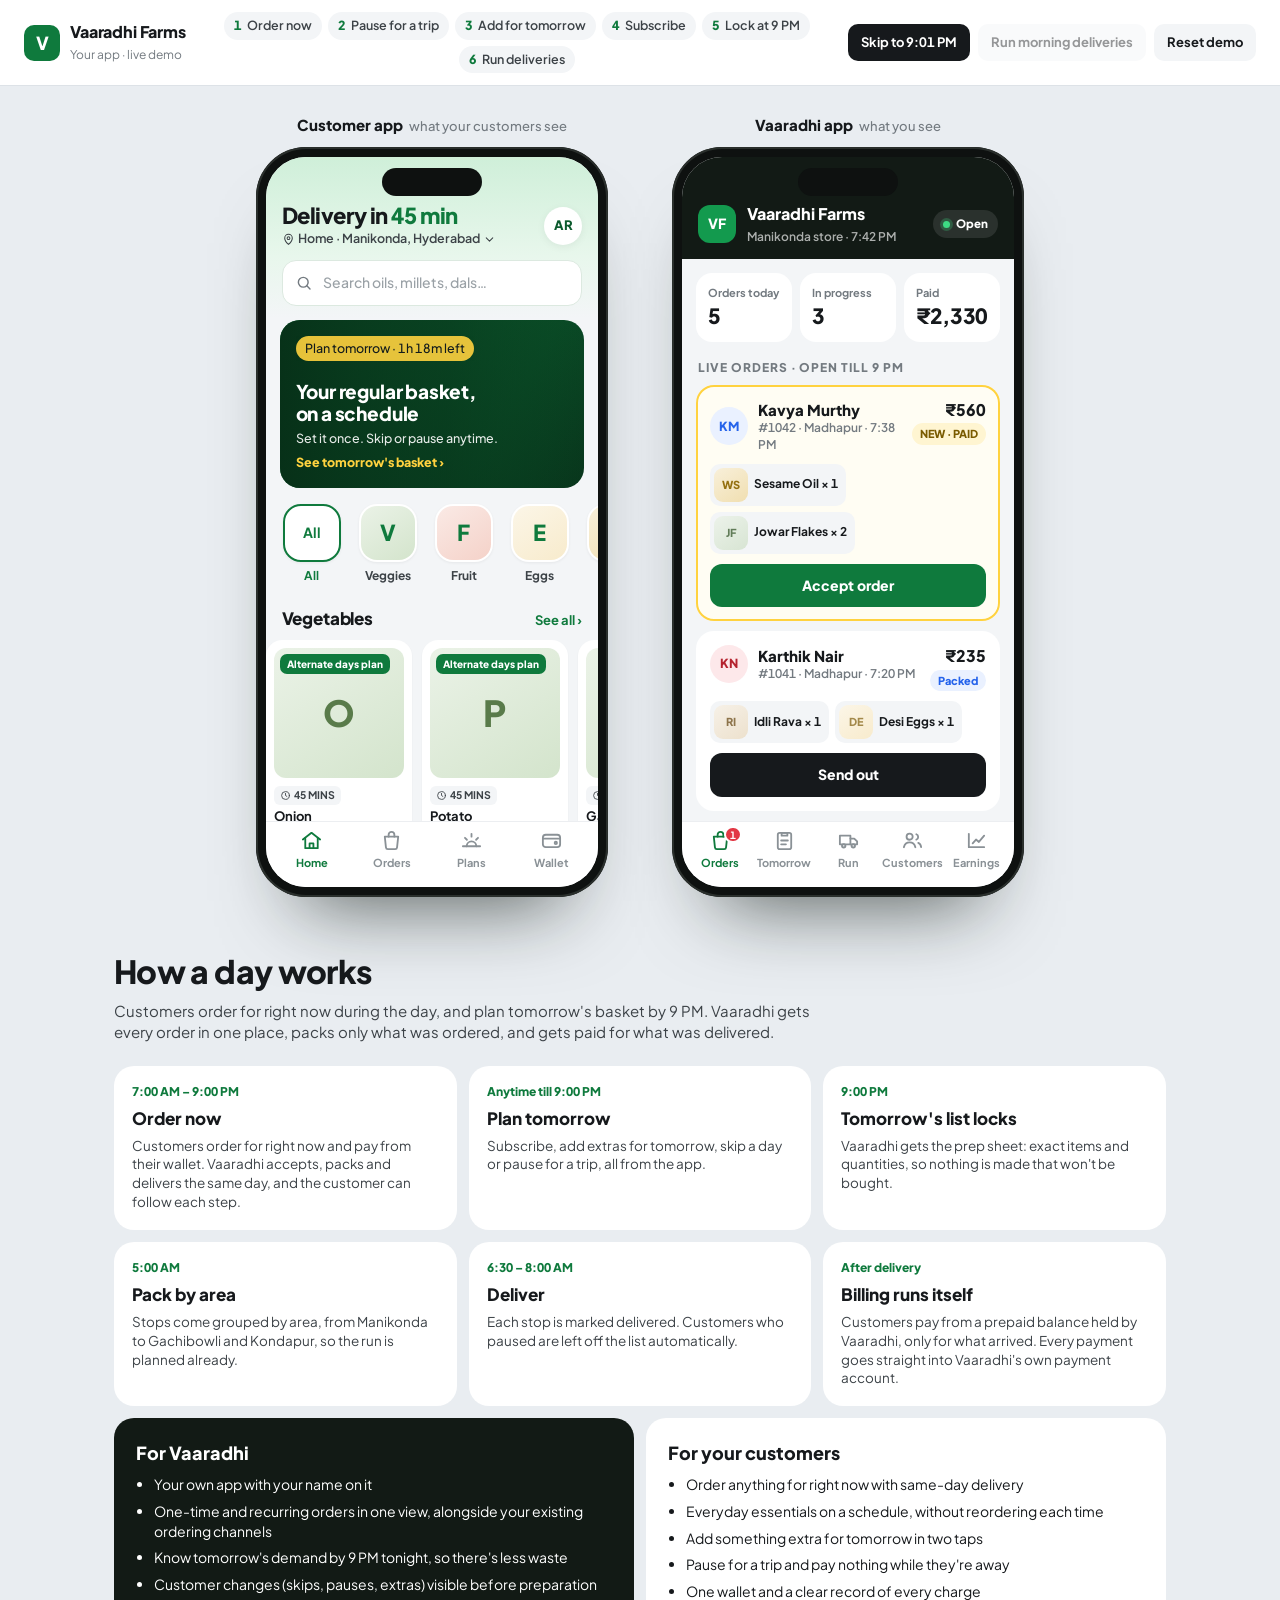
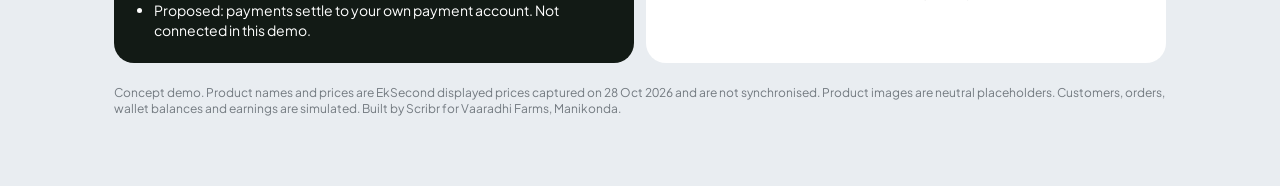
==== commit 7f8ca4e2: "Phase 1: verified catalogue foundation and data/UI separation - data/catalogue.js: 50 curated Vaarad" ====
--- a/index.html
+++ b/index.html
@@ -16,378 +16,7 @@
 <link rel="preconnect" href="https://fonts.googleapis.com">
 <link rel="preconnect" href="https://fonts.gstatic.com" crossorigin>
 <link rel="stylesheet" href="https://fonts.googleapis.com/css2?family=Plus+Jakarta+Sans:wght@400;500;600;700;800&display=swap">
-<style>
-:root{
-  --brand:#0F7A3D; --brand-2:#139A4E; --brand-soft:#E7F6EC; --brand-ink:#0B5A2D;
-  --ink:#16191C; --ink-2:#3C4247; --muted:#737A80; --line:#ECEEF1; --bg:#F3F5F7; --card:#FFFFFF;
-  --yellow:#FFD23F; --yellow-soft:#FFF5D1; --amber:#B7791F; --red:#E23744; --red-soft:#FDE8EA;
-  --blue:#2563EB; --blue-soft:#EAF1FF; --dark:#121A15;
-  --ui:"Plus Jakarta Sans", system-ui, -apple-system, "Segoe UI", Roboto, sans-serif;
-  color-scheme:light;
-}
-*{box-sizing:border-box;-webkit-tap-highlight-color:transparent}
-html,body{margin:0}
-body{background:#E9EDF1;color:var(--ink);font-family:var(--ui);font-size:14px;line-height:1.4;font-variant-numeric:tabular-nums;-webkit-font-smoothing:antialiased}
-button{font:inherit;color:inherit;cursor:pointer;border:0;background:none;padding:0}
-button:disabled{opacity:.45;cursor:not-allowed}
-button:focus-visible,input:focus-visible{outline:2px solid var(--brand-2);outline-offset:2px}
-img{display:block;max-width:100%}
-[hidden]{display:none!important}
-svg{flex:none}
-
-/* ================= page shell ================= */
-.top{position:sticky;top:0;z-index:60;display:flex;align-items:center;gap:16px;background:#fff;border-bottom:1px solid #DDE2E7;
-  padding:12px 24px;padding-top:calc(12px + env(safe-area-inset-top,0px))}
-.wm{display:flex;align-items:center;gap:10px}
-.wm .logo{width:36px;height:36px;border-radius:10px;background:var(--brand);color:#fff;display:grid;place-items:center;font-weight:800;font-size:18px}
-.wm b{display:block;font-size:16px;font-weight:800;letter-spacing:-.01em}
-.wm span{font-size:12px;color:var(--muted)}
-.script{flex:1;display:flex;gap:6px;flex-wrap:wrap;justify-content:center;font-size:12.5px;font-weight:600;color:var(--ink-2)}
-.script span{background:var(--bg);padding:5px 10px;border-radius:999px;white-space:nowrap}
-.script i{font-style:normal;color:var(--brand);font-weight:800;margin-right:5px}
-.demo-btns{display:flex;gap:8px}
-.dbtn{background:var(--bg);color:var(--ink);padding:9px 13px;border-radius:10px;font-size:13px;font-weight:700;white-space:nowrap}
-.dbtn.hot{background:var(--ink);color:#fff}
-.seg-view,.demo-toggle{display:none}
-
-.stage{display:flex;justify-content:center;gap:64px;padding:28px 24px 8px}
-.device{display:flex;flex-direction:column;align-items:center;gap:12px}
-.dlabel{font-weight:800;font-size:15px;color:var(--ink)}
-.dlabel span{font-weight:500;color:var(--muted);font-size:13px;margin-left:6px}
-.frame{height:min(840px, calc(100vh - 150px));min-height:620px;aspect-ratio:390/830;min-width:0;overflow:hidden;border-radius:50px;background:#0E1110;padding:10px;
-  box-shadow:0 50px 80px -46px rgba(10,20,14,.7), inset 0 0 0 2px #2A2F2C}
-.app{--hpad:46px;--bpad:8px;position:relative;height:100%;width:100%;border-radius:40px;overflow:hidden;background:var(--bg);display:flex;flex-direction:column}
-.frame .app::before{content:"";position:absolute;top:11px;left:50%;transform:translateX(-50%);width:100px;height:28px;border-radius:15px;background:#0E1110;z-index:80}
-.body{flex:1;min-height:0;overflow-y:auto;overscroll-behavior:contain;scrollbar-width:none}
-.body::-webkit-scrollbar{display:none}
-.pad{padding:0 14px}
-
-/* ================= customer: header ================= */
-.ch{background:linear-gradient(180deg,#CFEFD9 0%,#E8F7EC 62%,var(--bg) 100%);padding:var(--hpad) 16px 12px;display:flex;flex-direction:column;gap:12px}
-.ch-top{display:flex;justify-content:space-between;align-items:center;gap:10px}
-.ch-eta{font-size:22px;font-weight:800;letter-spacing:-.02em;line-height:1.1}
-.ch-eta em{font-style:normal;color:var(--brand)}
-.ch-addr{font-size:12.5px;font-weight:600;color:var(--ink-2);display:flex;align-items:center;gap:3px;margin-top:3px}
-.ch-av{width:38px;height:38px;border-radius:50%;background:#fff;display:grid;place-items:center;font-weight:800;font-size:13px;color:var(--brand-ink);box-shadow:0 2px 8px rgba(0,0,0,.06)}
-.search{display:flex;align-items:center;gap:8px;background:#fff;border:1px solid #DCE9E0;border-radius:14px;padding:0 12px;height:46px;color:var(--muted)}
-.search input{flex:1;border:0;outline:0;font:inherit;font-size:14px;font-weight:500;color:var(--ink);background:transparent;min-width:0}
-.search input::placeholder{color:#9AA1A6}
-.ct{padding:var(--hpad) 16px 10px;background:var(--bg)}
-.ct h2{margin:0;font-size:24px;font-weight:800;letter-spacing:-.02em}
-.ct p{margin:2px 0 0;color:var(--muted);font-size:12.5px;font-weight:600}
-
-/* hero banner */
-.hb{position:relative;display:block;width:calc(100% - 28px);margin:2px 14px 0;border-radius:20px;overflow:hidden;height:168px;text-align:left;color:#fff}
-.hb img{width:100%;height:100%;object-fit:cover}
-.hb::after{content:"";position:absolute;inset:0;background:linear-gradient(90deg,rgba(6,40,20,.88) 0%,rgba(6,40,20,.55) 55%,rgba(6,40,20,.05) 100%)}
-.hb-in{position:absolute;inset:0;z-index:1;padding:16px;display:flex;flex-direction:column;gap:5px;justify-content:flex-end}
-.hb-pill{align-self:flex-start;background:var(--yellow);color:var(--ink);font-size:11px;font-weight:800;padding:4px 9px;border-radius:999px;margin-bottom:auto}
-.hb b{font-size:19px;font-weight:800;line-height:1.15;max-width:15ch;letter-spacing:-.01em}
-.hb span{font-size:12.5px;opacity:.9;font-weight:500}
-.hb i{font-style:normal;font-size:12.5px;font-weight:800;color:var(--yellow);margin-top:2px}
-
-/* categories */
-.cats{display:flex;gap:4px;overflow-x:auto;padding:16px 10px 4px;scrollbar-width:none}
-.cats::-webkit-scrollbar{display:none}
-.cat{display:flex;flex-direction:column;align-items:center;gap:6px;min-width:72px;font-size:12px;font-weight:700;color:var(--ink-2)}
-.cat-i{width:58px;height:58px;border-radius:18px;background:#fff;overflow:hidden;display:grid;place-items:center;border:2px solid transparent;box-shadow:0 1px 3px rgba(0,0,0,.06)}
-.cat-i img{width:100%;height:100%;object-fit:cover}
-.cat-i b{font-size:14px;color:var(--brand)}
-.cat.on .cat-i{border-color:var(--brand)}
-.cat.on{color:var(--brand)}
-
-/* sections + product cards */
-.sec-h{display:flex;justify-content:space-between;align-items:baseline;padding:18px 16px 10px}
-.sec-h h3{margin:0;font-size:17px;font-weight:800;letter-spacing:-.01em}
-.sec-h button{font-size:13px;font-weight:700;color:var(--brand)}
-.rail{display:flex;gap:10px;overflow-x:auto;padding:0 14px 4px;scroll-snap-type:x mandatory;scrollbar-width:none}
-.rail::-webkit-scrollbar{display:none}
-.rail .pc{width:146px;flex:none;scroll-snap-align:start}
-.grid{display:grid;grid-template-columns:1fr 1fr;gap:10px;padding:0 14px}
-.pc{background:#fff;border-radius:16px;padding:8px;display:flex;flex-direction:column;gap:3px;box-shadow:0 1px 2px rgba(16,24,40,.05)}
-.pc-img{position:relative;width:100%;aspect-ratio:1/1;border-radius:12px;overflow:hidden;background:var(--bg);margin-bottom:5px}
-.pc-img img{width:100%;height:100%;object-fit:cover;transition:transform .3s}
-.pc-img:hover img{transform:scale(1.04)}
-.pc-tag{position:absolute;left:6px;top:6px;background:var(--brand);color:#fff;font-size:10px;font-weight:800;padding:3px 7px;border-radius:7px}
-.pc-eta{display:flex;align-items:center;gap:3px;font-size:10.5px;font-weight:700;color:var(--ink-2);background:var(--bg);align-self:flex-start;padding:2px 6px;border-radius:6px}
-.pc-name{font-size:13px;font-weight:700;line-height:1.25;min-height:2.5em;display:-webkit-box;-webkit-line-clamp:2;-webkit-box-orient:vertical;overflow:hidden}
-.pc-unit{font-size:11.5px;color:var(--muted);font-weight:500}
-.pc-row{display:flex;justify-content:space-between;align-items:center;margin-top:4px}
-.pc-row b{font-size:14px;font-weight:800}
-.addbtn{border:1.5px solid var(--brand);color:var(--brand);background:#F4FBF6;font-weight:800;font-size:12.5px;padding:6px 14px;border-radius:9px;letter-spacing:.02em}
-.qbtn{display:flex;align-items:center;background:var(--brand);color:#fff;border-radius:9px;overflow:hidden}
-.qbtn button{width:28px;height:30px;font-size:16px;font-weight:800;color:#fff}
-.qbtn b{min-width:16px;text-align:center;font-size:13px;font-weight:800}
-.qbtn.lt{background:var(--brand-soft);color:var(--brand-ink)}
-.qbtn.lt button{color:var(--brand-ink)}
-.pc-sub{font-size:11.5px;font-weight:700;color:var(--brand);text-align:left;padding:5px 0 1px;border-top:1px dashed var(--line);margin-top:6px;display:flex;align-items:center;gap:4px}
-.empty{grid-column:1/-1;padding:30px 0;text-align:center;color:var(--muted);font-weight:600}
-
-/* cart bar */
-.cartbar{position:absolute;left:12px;right:12px;bottom:calc(72px + var(--bpad));z-index:25;background:var(--brand);color:#fff;border-radius:16px;padding:9px 14px 9px 10px;
-  display:flex;align-items:center;gap:10px;box-shadow:0 16px 30px -14px rgba(15,122,61,.7);text-align:left}
-.cb-th{display:flex}
-.cb-th img{width:34px;height:34px;border-radius:9px;object-fit:cover;border:2px solid var(--brand);margin-left:-10px;background:#fff}
-.cb-th img:first-child{margin-left:0}
-.cb-t{flex:1;display:flex;flex-direction:column}
-.cb-t b{font-size:14.5px;font-weight:800}
-.cb-t small{font-size:12px;opacity:.85;font-weight:600}
-.cb-go{font-size:22px;font-weight:700}
-
-/* bottom nav */
-.nav{display:flex;background:#fff;border-top:1px solid var(--line);padding:7px 6px calc(9px + var(--bpad))}
-.nav button{flex:1;display:flex;flex-direction:column;align-items:center;gap:3px;font-size:11px;font-weight:700;color:#8A9196;position:relative}
-.nav button.on{color:var(--brand)}
-.nav svg{width:23px;height:23px}
-.nav .nb{position:absolute;top:-3px;right:calc(50% - 22px);background:var(--red);color:#fff;font-size:10px;font-style:normal;min-width:17px;height:17px;border-radius:9px;display:grid;place-items:center;padding:0 4px;border:2px solid #fff}
-
-/* generic boxes */
-.box{background:#fff;border-radius:18px;padding:4px 14px;margin:0 14px}
-.sh{padding:18px 16px 8px;font-size:12px;font-weight:800;color:var(--muted);text-transform:uppercase;letter-spacing:.08em}
-.th{width:44px;height:44px;border-radius:12px;overflow:hidden;flex:none;background:var(--bg)}
-.th img{width:100%;height:100%;object-fit:cover}
-.th.sm{width:34px;height:34px;border-radius:9px}
-.th.lg{width:52px;height:52px;border-radius:14px}
-.row{display:flex;align-items:center;gap:12px;padding:11px 0;border-bottom:1px solid var(--line)}
-.row:last-child{border-bottom:0}
-.row .t{flex:1;min-width:0}
-.row .t b{display:block;font-size:14px;font-weight:700}
-.row .t small{display:block;font-size:12px;color:var(--muted);font-weight:500}
-.row.off .t b{color:var(--muted);text-decoration:line-through}
-.rt{display:flex;flex-direction:column;align-items:flex-end;gap:5px;flex:none}
-.lnk{font-size:12px;font-weight:700;color:var(--brand)}
-.lnk.red{color:var(--red)}
-.chip{display:inline-flex;align-items:center;gap:4px;font-size:11px;font-weight:800;padding:3px 8px;border-radius:999px;white-space:nowrap}
-.chip.g{background:var(--brand-soft);color:var(--brand-ink)}
-.chip.y{background:var(--yellow-soft);color:#7A5B00}
-.chip.b{background:var(--blue-soft);color:var(--blue)}
-.chip.r{background:var(--red-soft);color:var(--red)}
-.chip.k{background:var(--ink);color:#fff}
-.note{margin:12px 14px 0;font-size:12.5px;color:var(--ink-2);background:#fff;border-radius:14px;padding:11px 13px;font-weight:500}
-.fine{margin:12px 16px 0;font-size:11.5px;color:var(--muted);font-weight:500}
-.spacer{height:24px}
-
-/* tomorrow card */
-.tm{margin:0 14px;border-radius:20px;background:#fff;overflow:hidden}
-.tm-top{background:var(--dark);color:#fff;padding:14px 16px;display:flex;justify-content:space-between;align-items:center;gap:10px}
-.tm-top small{display:block;font-size:11.5px;opacity:.7;font-weight:600}
-.tm-top b{font-size:17px;font-weight:800}
-.cd{background:var(--yellow);color:var(--ink);font-size:11.5px;font-weight:800;padding:5px 10px;border-radius:999px;white-space:nowrap}
-.cd.lk{background:#fff}
-.cd.dn{background:#BFF0CF}
-.tm-body{padding:2px 16px}
-.tm-foot{display:flex;justify-content:space-between;padding:12px 16px;background:#FAFBFC;border-top:1px solid var(--line);font-weight:800;font-size:14.5px}
-.save{margin:8px 16px 0;font-size:12.5px;font-weight:700;color:var(--brand)}
-.vac{display:flex;gap:12px;align-items:center;width:calc(100% - 28px);margin:12px 14px 0;text-align:left;background:var(--yellow-soft);border-radius:18px;padding:14px}
-.vac .vi{width:40px;height:40px;border-radius:12px;background:var(--yellow);display:grid;place-items:center;flex:none}
-.vac b{display:block;font-size:14.5px;font-weight:800}
-.vac small{display:block;font-size:12px;color:#6B5A1F;font-weight:500}
-.vac.on{background:var(--brand);color:#fff}
-.vac.on .vi{background:rgba(255,255,255,.18)}
-.vac.on small{color:#D5F0DE}
-.vac.on .vb{margin-top:8px;display:inline-block;background:#fff;color:var(--brand-ink);font-size:12px;font-weight:800;padding:6px 10px;border-radius:9px}
-
-/* orders tracker */
-.tk{margin:0 14px 12px;background:#fff;border-radius:20px;padding:16px;display:flex;flex-direction:column;gap:12px}
-.tk-top{display:flex;justify-content:space-between;align-items:flex-start;gap:10px}
-.tk-top small{display:block;font-size:11.5px;color:var(--muted);font-weight:700}
-.tk-top b{font-size:17px;font-weight:800;letter-spacing:-.01em}
-.eta{background:var(--brand-soft);color:var(--brand-ink);font-size:12px;font-weight:800;padding:6px 10px;border-radius:10px;text-align:center;white-space:nowrap}
-.tk-bar{display:grid;grid-template-columns:repeat(5,1fr);gap:4px}
-.tk-bar i{height:5px;border-radius:3px;background:var(--line)}
-.tk-bar i.on{background:var(--brand)}
-.tk-steps{display:grid;grid-template-columns:repeat(5,1fr);gap:4px;font-size:9.5px;font-weight:700;color:#A3A9AE;margin-top:-6px}
-.tk-steps span.on{color:var(--ink-2)}
-.tk-items{display:flex;gap:8px;flex-wrap:wrap}
-.tk-it{display:flex;align-items:center;gap:6px;background:var(--bg);border-radius:10px;padding:4px 8px 4px 4px;font-size:12px;font-weight:700}
-.tk-foot{display:flex;justify-content:space-between;align-items:center;font-size:12.5px;font-weight:700;color:var(--ink-2);border-top:1px dashed var(--line);padding-top:10px}
-
-/* wallet */
-.wc{margin:0 14px;border-radius:22px;padding:20px;color:#fff;background:radial-gradient(120% 140% at 100% 0%,#22B862 0%,#0F7A3D 45%,#0A4F28 100%);display:flex;flex-direction:column;gap:4px}
-.wc small{font-size:12.5px;opacity:.85;font-weight:600}
-.wc b{font-size:38px;font-weight:800;letter-spacing:-.02em}
-.wc-row{display:flex;justify-content:space-between;font-size:13px;font-weight:600;border-top:1px solid rgba(255,255,255,.2);padding-top:10px;margin-top:8px}
-.topups{display:flex;gap:8px;padding:12px 14px 0}
-.topups button{flex:1;background:#fff;border-radius:12px;padding:11px 0;font-weight:800;font-size:13.5px;color:var(--brand-ink)}
-.ld{font-size:11px;font-weight:800;color:var(--muted);text-transform:uppercase;letter-spacing:.07em;padding:14px 0 4px}
-.lg{display:flex;justify-content:space-between;gap:10px;padding:9px 0;border-bottom:1px solid var(--line);font-size:13px;font-weight:600}
-.lg:last-child{border-bottom:0}
-.lg .amt{font-weight:800;white-space:nowrap}
-.amt.in{color:var(--brand)} .amt.zero{color:var(--amber)}
-
-/* sheets */
-.scrim{position:absolute;inset:0;background:rgba(10,14,12,.5);z-index:30;animation:fade .2s}
-.sheet{position:absolute;left:0;right:0;bottom:0;background:var(--bg);border-radius:26px 26px 0 0;z-index:31;display:flex;flex-direction:column;max-height:92%;overflow:hidden;animation:up .28s cubic-bezier(.2,.8,.2,1)}
-.sheet-sc{overflow-y:auto;flex:1;min-height:0}
-.ps-img{position:relative;height:210px;background:#fff}
-.ps-img img{width:100%;height:100%;object-fit:cover}
-.x{position:absolute;top:12px;right:12px;width:34px;height:34px;border-radius:50%;background:rgba(255,255,255,.95);display:grid;place-items:center;font-size:20px;font-weight:700;box-shadow:0 2px 8px rgba(0,0,0,.15)}
-.ps-b{background:#fff;padding:14px 16px 16px;display:flex;flex-direction:column;gap:12px}
-.ps-name{font-size:20px;font-weight:800;letter-spacing:-.01em}
-.ps-meta{display:flex;justify-content:space-between;align-items:center}
-.ps-meta span{color:var(--muted);font-weight:600;font-size:13px}
-.ps-meta b{font-size:20px;font-weight:800}
-.modes{display:grid;grid-template-columns:repeat(3,1fr);gap:6px;background:var(--bg);padding:4px;border-radius:14px}
-.modes button{border-radius:11px;padding:8px 6px;display:flex;flex-direction:column;align-items:center;gap:1px}
-.modes button b{font-size:13.5px;font-weight:800}
-.modes button small{font-size:10.5px;color:var(--muted);font-weight:600}
-.modes button.on{background:#fff;box-shadow:0 1px 4px rgba(0,0,0,.08)}
-.modes button.on b{color:var(--brand)}
-.fld{display:flex;flex-direction:column;gap:8px}
-.fld.r{flex-direction:row;justify-content:space-between;align-items:center}
-.fld label{font-size:12px;font-weight:800;color:var(--muted)}
-.opts{display:flex;flex-wrap:wrap;gap:6px}
-.opts button{padding:8px 12px;border-radius:10px;background:var(--bg);font-size:13px;font-weight:700}
-.opts button.on{background:var(--brand-soft);color:var(--brand-ink);box-shadow:inset 0 0 0 1.5px var(--brand)}
-.info{display:flex;gap:8px;align-items:center;background:var(--bg);border-radius:12px;padding:10px 12px;font-size:12.5px;font-weight:600;color:var(--ink-2)}
-.sumg{display:grid;grid-template-columns:1fr 1fr;gap:8px}
-.sumg div{background:var(--bg);border-radius:12px;padding:10px 12px}
-.sumg span{display:block;font-size:11.5px;color:var(--muted);font-weight:600}
-.sumg b{font-size:17px;font-weight:800}
-.sh-pad{padding:18px 0 4px;display:flex;flex-direction:column;gap:12px}
-.sh-title{font-size:20px;font-weight:800;padding:0 16px;letter-spacing:-.01em}
-.sh-pad .info{margin:0 14px;background:#fff}
-.bill{display:flex;flex-direction:column;gap:7px;padding:12px 14px}
-.bill div{display:flex;justify-content:space-between;font-size:13px;font-weight:600;color:var(--ink-2)}
-.bill .bt{border-top:1px dashed var(--line);padding-top:9px;font-size:15px;font-weight:800;color:var(--ink)}
-.free{color:var(--brand);font-weight:800}
-.sh-foot{padding:12px 14px calc(14px + var(--bpad));background:#fff;border-top:1px solid var(--line)}
-.cta{width:100%;background:var(--brand);color:#fff;border-radius:14px;padding:12px 16px;display:flex;justify-content:space-between;align-items:center;font-weight:800;font-size:15px}
-.cta span:first-child{display:flex;flex-direction:column;align-items:flex-start;line-height:1.1}
-.cta small{font-size:10px;opacity:.8;letter-spacing:.06em}
-.cta.c{justify-content:center}
-
-/* toasts */
-.toast{position:absolute;left:12px;right:12px;z-index:40;border-radius:16px;padding:12px 14px;font-size:13px;font-weight:700;display:flex;gap:10px;align-items:center;
-  box-shadow:0 18px 34px -14px rgba(0,0,0,.45);animation:drop .35s cubic-bezier(.2,.8,.2,1)}
-.toast.still{animation:none}
-.toast.c{bottom:calc(140px + var(--bpad));background:var(--ink);color:#fff}
-.toast.m{top:calc(var(--hpad) + 58px);background:#fff;color:var(--ink);border:1px solid var(--line)}
-.toast .ti{width:30px;height:30px;border-radius:10px;background:var(--yellow);display:grid;place-items:center;flex:none}
-.toast small{display:block;font-size:10.5px;color:var(--muted);font-weight:800;text-transform:uppercase;letter-spacing:.07em}
-@keyframes up{from{transform:translateY(100%)}to{transform:none}}
-@keyframes fade{from{opacity:0}to{opacity:1}}
-@keyframes drop{from{transform:translateY(-12px);opacity:0}to{transform:none;opacity:1}}
-@keyframes pop{0%{transform:scale(.4);opacity:0}100%{transform:scale(1);opacity:1}}
-@keyframes flash{0%,30%{background:var(--yellow-soft)}100%{background:transparent}}
-
-/* ================= merchant ================= */
-.mh{background:var(--dark);color:#fff;padding:var(--hpad) 16px 14px;display:flex;align-items:center;gap:11px}
-.mh .lg2{width:38px;height:38px;border-radius:12px;background:var(--brand-2);display:grid;place-items:center;font-weight:800;font-size:14px;flex:none}
-.mh .nm{flex:1;min-width:0}
-.mh .nm b{display:block;font-size:16px;font-weight:800}
-.mh .nm small{font-size:12px;opacity:.65;font-weight:600}
-.st-pill{display:flex;align-items:center;gap:6px;font-size:11.5px;font-weight:800;padding:6px 10px;border-radius:999px;background:rgba(255,255,255,.1);white-space:nowrap}
-.st-pill i{width:7px;height:7px;border-radius:50%;background:#3DDC84;box-shadow:0 0 0 3px rgba(61,220,132,.25)}
-.st-pill.lk i{background:var(--yellow);box-shadow:0 0 0 3px rgba(255,210,63,.25)}
-.st-pill.dn i{background:#9CA3AF;box-shadow:none}
-.mbody{background:var(--bg)}
-.stats{display:grid;grid-template-columns:repeat(3,1fr);gap:8px;padding:14px 14px 0}
-.stat{background:#fff;border-radius:16px;padding:12px;position:relative}
-.stat span{display:block;font-size:11px;color:var(--muted);font-weight:700}
-.stat b{font-size:21px;font-weight:800;letter-spacing:-.02em}
-.stat.chg{animation:flash 1.8s}
-.delta{font-size:10.5px;font-weight:800;padding:1px 6px;border-radius:999px;background:var(--red-soft);color:var(--red);animation:pop .35s ease-out}
-.delta.up{background:var(--brand-soft);color:var(--brand-ink)}
-.stat .delta{position:absolute;top:8px;right:8px}
-.ord{margin:0 14px 10px;background:#fff;border-radius:18px;padding:14px;display:flex;flex-direction:column;gap:10px}
-.ord.new{box-shadow:inset 0 0 0 2px var(--yellow);background:#FFFDF3}
-.ord.past{opacity:.6;padding:12px 14px}
-.ord-top{display:flex;justify-content:space-between;align-items:flex-start;gap:10px}
-.ord-top b{display:block;font-size:15px;font-weight:800}
-.ord-top small{display:block;font-size:12px;color:var(--muted);font-weight:600}
-.ord-amt{font-size:16px;font-weight:800;text-align:right}
-.ord-its{display:flex;gap:6px;flex-wrap:wrap}
-.ord-act{display:flex;gap:8px}
-.bigbtn{flex:1;background:var(--brand);color:#fff;border-radius:12px;padding:12px;font-weight:800;font-size:14px}
-.bigbtn.dk{background:var(--ink)}
-.mcard{margin:14px 14px 0;border-radius:22px;padding:18px;color:#fff;background:radial-gradient(130% 150% at 100% 0%,#1F9E55 0%,#0F6B36 50%,#0A3F21 100%)}
-.mcard small{font-size:12px;opacity:.8;font-weight:600}
-.mcard .big{font-size:22px;font-weight:800;letter-spacing:-.01em;margin:2px 0 14px}
-.mstats{display:grid;grid-template-columns:repeat(3,1fr);gap:8px}
-.mstats div{background:rgba(255,255,255,.12);border-radius:14px;padding:10px;position:relative}
-.mstats div.chg{animation:flash2 1.8s}
-@keyframes flash2{0%,30%{background:rgba(255,210,63,.55)}100%{background:rgba(255,255,255,.12)}}
-.mstats span{display:block;font-size:10.5px;opacity:.8;font-weight:700}
-.mstats b{font-size:20px;font-weight:800}
-.mstats .delta{position:absolute;top:6px;right:6px}
-.prep .row{position:relative}
-.prep .q{font-size:20px;font-weight:800;display:flex;align-items:center;gap:6px}
-.prep .row.chg{animation:flash 1.8s}
-.saved{margin:10px 14px 0;font-size:12.5px;background:var(--yellow-soft);border-radius:14px;padding:11px 13px;color:#6B5A1F;font-weight:600}
-.feed .fi{display:flex;gap:10px;padding:11px 0;border-bottom:1px solid var(--line);font-size:12.5px;font-weight:600;align-items:flex-start}
-.feed .fi:last-child{border-bottom:0}
-.fi .d{width:28px;height:28px;border-radius:9px;display:grid;place-items:center;flex:none;background:var(--brand-soft);color:var(--brand-ink)}
-.fi.pause .d,.fi.skip .d{background:var(--yellow-soft);color:#7A5B00}
-.fi.cancel .d{background:var(--red-soft);color:var(--red)}
-.fi.lock .d{background:var(--ink);color:#fff}
-.fi.order .d{background:var(--blue-soft);color:var(--blue)}
-.fi .tx{flex:1}
-.fi time{font-size:11px;color:var(--muted);white-space:nowrap;font-weight:700}
-.prog{margin:14px 14px 0;background:#fff;border-radius:18px;padding:14px;display:flex;flex-direction:column;gap:9px}
-.prog .pr{display:flex;justify-content:space-between;font-size:14px;font-weight:800}
-.bar{height:8px;border-radius:4px;background:var(--line);overflow:hidden}
-.bar i{display:block;height:100%;background:var(--brand);transition:width .4s}
-.prog small{font-size:12px;color:var(--muted);font-weight:600}
-.area{display:flex;justify-content:space-between;font-weight:800;font-size:13px;padding:16px 16px 8px}
-.area span{color:var(--muted);font-weight:700}
-.stop{margin:0 14px 8px;background:#fff;border-radius:16px;padding:12px 14px;display:flex;align-items:center;gap:10px}
-.stop.me{box-shadow:inset 0 0 0 2px var(--yellow)}
-.stop.done{opacity:.55}
-.stop.away{background:transparent;box-shadow:inset 0 0 0 1.5px #D8DDE2}
-.stop .t{flex:1;min-width:0}
-.stop .t b{display:block;font-size:14px;font-weight:800}
-.stop .t small{display:block;font-size:12px;color:var(--muted);font-weight:500}
-.sbtn{background:var(--brand);color:#fff;border-radius:10px;padding:7px 10px;font-size:12px;font-weight:800;white-space:nowrap}
-.you{font-size:10px;font-weight:800;background:var(--yellow);color:var(--ink);padding:1px 6px;border-radius:999px;margin-left:5px;vertical-align:2px}
-.av{width:38px;height:38px;border-radius:50%;display:grid;place-items:center;font-weight:800;font-size:12.5px;flex:none}
-
-/* ================= how it works ================= */
-.how{max-width:1100px;margin:0 auto;padding:44px 24px 56px}
-.how h2{font-size:32px;font-weight:800;margin:0 0 6px;letter-spacing:-.02em}
-.how .sub{color:var(--ink-2);margin:0 0 24px;max-width:66ch;font-size:15px}
-.steps{list-style:none;margin:0;padding:0;display:grid;grid-template-columns:repeat(3,1fr);gap:12px}
-.steps li{background:#fff;border-radius:20px;padding:18px;display:flex;flex-direction:column;gap:6px}
-.steps time{font-size:12px;font-weight:800;color:var(--brand)}
-.steps b{font-size:17px;font-weight:800}
-.steps p{margin:0;font-size:13.5px;color:var(--ink-2)}
-.cols{display:grid;grid-template-columns:1fr 1fr;gap:12px;margin-top:12px}
-.col{background:var(--dark);color:#fff;border-radius:20px;padding:22px}
-.col.light{background:#fff;color:var(--ink)}
-.col h3{margin:0 0 10px;font-size:18px;font-weight:800}
-.col ul{margin:0;padding-left:18px;display:flex;flex-direction:column;gap:7px;font-size:14px}
-.foot{font-size:12px;color:var(--muted);margin-top:22px}
-
-/* ================= phone mode ================= */
-@media (max-width: 899px){
-  html,body{height:100%}
-  body{display:flex;flex-direction:column;height:100dvh;overflow:hidden;background:var(--bg)}
-  .top{position:relative;padding:8px 10px;padding-top:calc(8px + env(safe-area-inset-top,0px));gap:8px;background:var(--dark);border:0}
-  .wm,.script{display:none}
-  .seg-view{display:flex;flex:1;background:rgba(255,255,255,.1);border-radius:12px;padding:3px}
-  .seg-view button{flex:1;padding:8px 2px;border-radius:9px;font-size:12.5px;font-weight:800;color:#C9D2CC;position:relative}
-  .seg-view button.on{background:#fff;color:var(--ink)}
-  .bdg{position:absolute;top:-5px;right:2px;background:var(--red);color:#fff;font-size:10px;font-style:normal;min-width:17px;height:17px;border-radius:9px;display:grid;place-items:center;padding:0 4px}
-  .demo-toggle{display:block;padding:9px 11px;background:rgba(255,255,255,.12);color:#fff}
-  .demo-btns{display:none}
-  .demo-btns.open{display:flex;flex-direction:column;position:absolute;top:100%;right:8px;background:#fff;padding:10px;border-radius:16px;box-shadow:0 18px 40px -16px rgba(0,0,0,.5);min-width:230px}
-  .demo-btns.open .dbtn{padding:12px 14px;text-align:left}
-  .stage{flex:1;min-height:0;padding:0;gap:0;display:block}
-  .device{display:none;height:100%;align-items:stretch;gap:0}
-  .dlabel{display:none}
-  .frame{height:100%;min-height:0;width:100%;aspect-ratio:auto;border-radius:0;padding:0;background:none;box-shadow:none}
-  .app{--hpad:14px;--bpad:env(safe-area-inset-bottom,0px);border-radius:0}
-  .frame .app::before{display:none}
-  body[data-view="customer"] #cust, body[data-view="merchant"] #merch{display:flex}
-  .how{display:none}
-  body[data-view="how"] .stage{display:none}
-  body[data-view="how"] .how{display:block;flex:1;min-height:0;overflow-y:auto;padding:24px 16px calc(40px + env(safe-area-inset-bottom,0px))}
-  .how h2{font-size:26px}
-  .steps,.cols{grid-template-columns:1fr}
-}
-@media (min-width:900px) and (max-width:1180px){ .stage{gap:36px} }
-@media (prefers-reduced-motion: reduce){ *{animation:none!important;transition:none!important} }
-</style>
+<link rel="stylesheet" href="css/app.css">
 </head>
 <body data-view="customer">
 
@@ -425,7 +54,7 @@
   <p class="sub">Customers order for right now during the day, and plan tomorrow's basket by 9 PM. Vaaradhi gets every order in one place, packs only what was ordered, and gets paid for what was delivered.</p>
   <ol class="steps">
     <li><time>7:00 AM – 9:00 PM</time><b>Order now</b><p>Customers order for right now and pay from their wallet. Vaaradhi accepts, packs and delivers the same day, and the customer can follow each step.</p></li>
-    <li><time>Anytime till 9:00 PM</time><b>Plan tomorrow</b><p>Subscribe, add extras for tomorrow, skip a day or pause for a trip. No calls or WhatsApp messages.</p></li>
+    <li><time>Anytime till 9:00 PM</time><b>Plan tomorrow</b><p>Subscribe, add extras for tomorrow, skip a day or pause for a trip, all from the app.</p></li>
     <li><time>9:00 PM</time><b>Tomorrow's list locks</b><p>Vaaradhi gets the prep sheet: exact items and quantities, so nothing is made that won't be bought.</p></li>
     <li><time>5:00 AM</time><b>Pack by area</b><p>Stops come grouped by area, from Manikonda to Gachibowli and Kondapur, so the run is planned already.</p></li>
     <li><time>6:30 – 8:00 AM</time><b>Deliver</b><p>Each stop is marked delivered. Customers who paused are left off the list automatically.</p></li>
@@ -434,704 +63,25 @@
   <div class="cols">
     <div class="col"><h3>For Vaaradhi</h3><ul>
       <li>Your own app with your name on it</li>
-      <li>One-time orders and daily subscriptions in one place, without WhatsApp back-and-forth</li>
+      <li>One-time and recurring orders in one view, alongside your existing ordering channels</li>
       <li>Know tomorrow's demand by 9 PM tonight, so there's less waste</li>
-      <li>No aggregator commission on orders, and the customer relationship stays yours</li>
-      <li>Payments settle straight into your own payment account. Scribr never holds your money.</li>
+      <li>Customer changes (skips, pauses, extras) visible before preparation</li>
+      <li>Proposed: payments settle to your own payment account. Not connected in this demo.</li>
     </ul></div>
     <div class="col light"><h3>For your customers</h3><ul>
       <li>Order anything for right now with same-day delivery</li>
-      <li>Fresh breakfast, fruit and vegetables every morning without ordering each day</li>
+      <li>Everyday essentials on a schedule, without reordering each time</li>
       <li>Add something extra for tomorrow in two taps</li>
       <li>Pause for a trip and pay nothing while they're away</li>
       <li>One wallet and a clear record of every charge</li>
     </ul></div>
   </div>
-  <p class="foot">Concept demo with sample products, customers and prices. Placeholder photos from Wikimedia Commons (see CREDITS.md). Built by Scribr for Vaaradhi Farms, Manikonda.</p>
+  <p class="foot">Concept demo. Product names and prices are EkSecond displayed prices captured on 28 Oct 2026 and are not synchronised. Product images are neutral placeholders. Customers, orders, wallet balances and earnings are simulated. Built by Scribr for Vaaradhi Farms, Manikonda.</p>
 </section>
 
-<script>
-/* =====================================================================
-   EDIT THIS: Vaaradhi's menu. Swap names, units, prices and photos.
-   Photos live in /img. pos = which part of the photo to keep in view.
-   ===================================================================== */
-const PRODUCTS = [
-  {id:'pongal',   name:'Millet Pongal Box',      cat:'Breakfast',       unit:'1 box · serves 1', price:120, img:'img/pongal.jpg'},
-  {id:'batter',   name:'Ragi Dosa Batter',       cat:'Breakfast',       unit:'1 kg',             price:110, img:'img/batter.jpg'},
-  {id:'bowl',     name:'Sprouts & Fruit Bowl',   cat:'Breakfast',       unit:'350 g',            price:99,  img:'img/bowl.jpg'},
-  {id:'juice',    name:'Cold-pressed ABC Juice', cat:'Breakfast',       unit:'300 ml',           price:89,  img:'img/juice.jpg'},
-  {id:'fruitbox', name:'Seasonal Fruit Box',     cat:'Fruits',          unit:'1 kg mixed',       price:180, img:'img/fruitbox.jpg'},
-  {id:'banana',   name:'Organic Bananas',        cat:'Fruits',          unit:'6 pcs',            price:60,  img:'img/banana.jpg'},
-  {id:'vegbasket',name:'Daily Veg Basket',       cat:'Vegetables',      unit:'1 kg mixed',       price:140, img:'img/vegbasket.jpg'},
-  {id:'greens',   name:'Leafy Greens Bundle',    cat:'Vegetables',      unit:'3 bunches',        price:45,  img:'img/greens.jpg'},
-  {id:'milk',     name:'A2 Cow Milk',            cat:'Dairy & Staples', unit:'500 ml',           price:55,  img:'img/milk.jpg', pos:'22% center'},
-  {id:'curd',     name:'Farm Curd',              cat:'Dairy & Staples', unit:'500 g',            price:70,  img:'img/curd.jpg'},
-  {id:'eggs',     name:'Country Eggs',           cat:'Dairy & Staples', unit:'6 pcs',            price:90,  img:'img/eggs.jpg'},
-];
-const CATS = ['All','Breakfast','Fruits','Vegetables','Dairy & Staples'];
-const CAT_IMG = {Breakfast:'pongal', Fruits:'fruitbox', Vegetables:'vegbasket', 'Dairy & Staples':'eggs'};
-const CUSTOMERS = [
-  ['me','Ananya Rao','Manikonda'],['c1','Rahul Kumar','Gachibowli'],['c2','Sneha Reddy','Kondapur'],['c3','Farhan Ali','Tolichowki'],
-  ['c4','Priya Sharma','Narsingi'],['c5','Vikram Goud','Puppalaguda'],['c6','Meera Iyer','Financial District'],['c7','Arjun Varma','Kokapet'],
-  ['c8','Lakshmi Devi','Manikonda'],['c9','Karthik Nair','Madhapur'],['c10','Divya Menon','Gachibowli'],['c11','Sameer Khan','Tolichowki'],
-  ['c12','Pooja Agarwal','Jubilee Hills'],['c13','Ravi Teja','Kondapur'],['c14','Nandini Pillai','Narsingi'],['c15','Aditya Jain','Financial District'],
-  ['c16','Swathi Kumari','Puppalaguda'],['c17','Imran Shaikh','Manikonda'],['c18','Harsha Vardhan','Kokapet'],['c19','Kavya Murthy','Madhapur'],
-  ['c20','Suresh Babu','Manikonda'],['c21','Anjali Gupta','Jubilee Hills'],['c22','Rohit Bansal','Gachibowli'],['c23','Tejaswini Rao','Kondapur'],
-  ['c24','Naveen Chandra','Narsingi'],
-].map(([id,name,area])=>({id,name,area}));
-const AREAS = ['Manikonda','Puppalaguda','Narsingi','Kokapet','Financial District','Gachibowli','Kondapur','Madhapur','Tolichowki','Jubilee Hills'];
-const FREQ = {daily:'Daily', alternate:'Alternate days', weekdays:'Mon – Fri', weekends:'Sat & Sun'};
-const PERMONTH = {daily:30, alternate:15, weekdays:22, weekends:8};
-const CUTOFF = '9:00 PM';
-const AV_COLORS = ['#E7F6EC|#0B5A2D','#EAF1FF|#2563EB','#FFF5D1|#7A5B00','#FDE8EA|#B4232F','#F1EAFE|#6D28D9','#E6F7F7|#0E7490'];
-
-/* ---------- dates ---------- */
-const DAY = 86400000;
-const atMidnight = d => { const x = new Date(d); x.setHours(0,0,0,0); return x; };
-const TODAY = atMidnight(new Date());
-const addD = n => new Date(TODAY.getTime() + n*DAY + 3*3600000);
-const iso = d => d.getFullYear()+'-'+String(d.getMonth()+1).padStart(2,'0')+'-'+String(d.getDate()).padStart(2,'0');
-const parse = s => { const [y,m,d] = s.split('-').map(Number); return new Date(y, m-1, d, 12); };
-const plus = (s,n) => iso(new Date(parse(s).getTime() + n*DAY));
-const diffDays = (a,b) => Math.round((parse(b) - parse(a)) / DAY);
-const TDY = iso(addD(0)), TMR = iso(addD(1)), DAT = iso(addD(2));
-const fmtD = s => parse(s).toLocaleDateString('en-IN', {weekday:'short', day:'numeric', month:'short'});
-const fmtS = s => parse(s).toLocaleDateString('en-IN', {day:'numeric', month:'short'});
-
-/* ---------- lookups + formatting ---------- */
-const P = Object.fromEntries(PRODUCTS.map(p => [p.id, p]));
-const C = Object.fromEntries(CUSTOMERS.map(c => [c.id, c]));
-const rs = n => '₹' + Math.round(n).toLocaleString('en-IN');
-const sgn = n => n > 0 ? '+' + rs(n) : n < 0 ? '−' + rs(-n) : '₹0';
-const initials = id => C[id].name.split(' ').map(w => w[0]).join('').slice(0,2);
-const esc = s => String(s).replace(/[&<>"]/g, c => ({'&':'&amp;','<':'&lt;','>':'&gt;','"':'&quot;'}[c]));
-
-/* ---------- state ---------- */
-const KEY = 'vaaradhi-demo-v3';
-let S;
-const ui = {view:'customer', cTab:'shop', cCat:'All', q:'', mTab:'orders', sheet:null, cToast:null, mToast:null, demoOpen:false,
-            confirmCancel:null, prevPrep:null, prevKpi:null, flash:{}, shownToast:{}};
-
-function seed(){
-  let s = 7; const r = () => { s = (s * 16807) % 2147483647; return (s - 1) / 2147483646; };
-  const subs = []; let n = 1;
-  const add = (cust, prod, freq, qty, startOff) => {
-    const sub = {id:'s'+(n++), cust, prod, freq, qty, start:iso(addD(startOff)), pausedFrom:null, cancelledFrom:null, isNew:false};
-    subs.push(sub); return sub;
-  };
-  add('me','milk','daily',1,-21); add('me','pongal','daily',1,-21); add('me','greens','alternate',1,-11);
-  const seedFreqs = ['daily','daily','daily','alternate','weekends','weekdays'];
-  CUSTOMERS.slice(1).forEach(c => {
-    const k = 1 + Math.floor(r()*3), picks = new Set();
-    while (picks.size < k) picks.add(PRODUCTS[Math.floor(r()*PRODUCTS.length)].id);
-    picks.forEach(pid => add(c.id, pid, seedFreqs[Math.floor(r()*seedFreqs.length)], (pid==='milk' && r() > .4) ? 2 : 1, -2 - Math.floor(r()*20)));
-  });
-  const rahul = add('c1','milk','daily',2,1); rahul.isNew = true;
-  const harshaSub = subs.find(x => x.cust === 'c18'); harshaSub.pausedFrom = iso(addD(-2));
-
-  const st = {day:TDY, phase:'open', subs, vac:{c2:{from:TDY, to:iso(addD(3))}, c6:{from:TMR, to:iso(addD(7))}},
-    ovr:{}, extras:[{id:1, cust:'c3', prod:'eggs', qty:1}, {id:2, cust:'c12', prod:'fruitbox', qty:1}],
-    done:{}, meSettled:false, orders:[], cart:[], oseq:1043, snapshot:null, ledger:[], seq:0, feed:[], unread:0, simStart:Date.now(), lockedAt:null};
-  S = st;
-  const led = (date, text, amt, kind) => st.ledger.push({date, text, amt, kind, seq:st.seq++});
-  led(iso(addD(-6)), 'Added to wallet via UPI', 3000, 'in');
-  for (let d = -5; d <= 0; d++) {
-    const day = iso(addD(d));
-    subs.filter(x => x.cust === 'me' && delivers(x, day)).forEach(x => led(day, 'Delivered · ' + P[x.prod].name + ' × ' + x.qty, -x.qty*P[x.prod].price, 'out'));
-  }
-  st.feed = [
-    {t:'7:31 PM', kind:'new',   text:`Rahul K. subscribed to A2 Cow Milk × 2 · Daily · starts ${fmtD(TMR)}`},
-    {t:'6:52 PM', kind:'add',   text:'Pooja A. added Seasonal Fruit Box × 1 for tomorrow'},
-    {t:'5:40 PM', kind:'pause', text:`Meera I. is away ${fmtS(TMR)} – ${fmtS(iso(addD(7)))}. Deliveries paused, no charge.`},
-    {t:'4:12 PM', kind:'add',   text:'Farhan A. added Country Eggs × 1 for tomorrow'},
-    {t:'Yesterday', kind:'pause', text:`Harsha V. paused ${P[harshaSub.prod].name}`},
-  ];
-  const mk = (id, cust, items, status, t) => st.orders.push({id, cust, items, amt:orderAmt(items), status, t});
-  mk(1038,'c8', [{prod:'fruitbox',qty:1},{prod:'curd',qty:1}], 'delivered', '11:20 AM');
-  mk(1039,'c11',[{prod:'vegbasket',qty:1},{prod:'greens',qty:2}], 'delivered', '1:05 PM');
-  mk(1040,'c10',[{prod:'bowl',qty:2},{prod:'juice',qty:2}], 'out', '7:05 PM');
-  mk(1041,'c9', [{prod:'batter',qty:1},{prod:'eggs',qty:1}], 'packed', '7:20 PM');
-  mk(1042,'c19',[{prod:'pongal',qty:2},{prod:'juice',qty:1}], 'placed', '7:38 PM');
-  const k = st.orders[4];
-  st.feed.unshift({t:'7:38 PM', kind:'order', text:`New order #1042 from Kavya M. · ${itemsText(k.items)} · ${rs(k.amt)} · Madhapur`});
-  return st;
-}
-function save(){ try { localStorage.setItem(KEY, JSON.stringify(S)); } catch(e){} }
-function load(){ try { const s = JSON.parse(localStorage.getItem(KEY)); if (s && s.day === TDY) return s; } catch(e){} return null; }
-
-/* ---------- subscription rules ---------- */
-function freqOk(f, start, d){
-  const dow = parse(d).getDay();
-  if (f === 'daily') return true;
-  if (f === 'weekdays') return dow >= 1 && dow <= 5;
-  if (f === 'weekends') return dow === 0 || dow === 6;
-  if (f === 'alternate') return diffDays(start, d) % 2 === 0;
-  return false;
-}
-function delivers(s, d){ if (d < s.start) return false; if (s.cancelledFrom && d >= s.cancelledFrom) return false; return freqOk(s.freq, s.start, d); }
-function pausedOn(s, d){
-  if (s.pausedFrom && d >= s.pausedFrom) return true;
-  const v = S.vac[s.cust];
-  return !!(v && d >= v.from && (!v.to || d <= v.to));
-}
-function firstDelivery(s){ for (let i = 0; i < 14; i++){ const d = plus(s.start, i); if (delivers(s, d)) return d; } return s.start; }
-const editFrom = () => S.phase === 'open' ? TMR : DAT;   // the 9 PM rule
-
-function computeLines(){
-  const out = [];
-  for (const s of S.subs){
-    if (!delivers(s, TMR)) continue;
-    const o = S.ovr[s.id] || {}, qty = o.qty || s.qty;
-    const status = pausedOn(s, TMR) ? 'paused' : o.skip ? 'skipped' : 'ok';
-    out.push({cust:s.cust, prod:s.prod, qty, subId:s.id, amt:qty*P[s.prod].price, status, kind:'plan', freq:s.freq});
-  }
-  S.extras.forEach(x => out.push({cust:x.cust, prod:x.prod, qty:x.qty, xid:x.id, amt:x.qty*P[x.prod].price, status:'ok', kind:'extra'}));
-  return out;
-}
-const lines = () => S.phase === 'open' ? computeLines() : S.snapshot;
-const okLines = () => lines().filter(l => l.status === 'ok');
-function stops(){
-  const m = {};
-  okLines().forEach(l => { (m[l.cust] = m[l.cust] || {cust:l.cust, area:C[l.cust].area, lines:[], amt:0}); m[l.cust].lines.push(l); m[l.cust].amt += l.amt; });
-  return Object.values(m).sort((a,b) => AREAS.indexOf(a.area) - AREAS.indexOf(b.area) || (a.cust === 'me' ? -1 : b.cust === 'me' ? 1 : 0));
-}
-function prep(){ const m = {}; okLines().forEach(l => m[l.prod] = (m[l.prod] || 0) + l.qty); return m; }
-function dayRevenue(d){ let amt = 0, n = 0; S.subs.forEach(s => { if (!s.isNew && delivers(s, d) && !pausedOn(s, d)) { amt += s.qty*P[s.prod].price; n++; } }); return {amt, n}; }
-const balance = () => S.ledger.reduce((a, l) => a + l.amt, 0);
-
-/* ---------- order now (one-time, same day) ---------- */
-const FLOW = ['placed','accepted','packed','out','delivered'];
-const OLBL = {placed:'New', accepted:'Accepted', packed:'Packed', out:'Out for delivery', delivered:'Delivered', cancelled:'Cancelled'};
-const NEXT = {placed:'Accept order', accepted:'Mark packed', packed:'Send out', out:'Mark delivered'};
-const CTITLE = {placed:'Waiting for Vaaradhi to accept', accepted:'Order accepted', packed:'Packed and ready', out:'On the way to you', delivered:'Delivered'};
-const CTXT = {accepted:'Vaaradhi accepted your order and is packing it.', packed:'Your order is packed and waiting for the rider.', out:'Your order is on the way. About 20 min.', delivered:'Your order was delivered. Enjoy!'};
-const orderAmt = items => items.reduce((a, i) => a + i.qty*P[i.prod].price, 0);
-const itemsText = items => items.map(i => P[i.prod].name + ' × ' + i.qty).join(', ');
-const isLive = o => o.status !== 'delivered' && o.status !== 'cancelled';
-const nowOpen = () => S.phase !== 'locked';
-const cartQty = id => (S.cart.find(c => c.prod === id) || {}).qty || 0;
-
-/* ---------- sim clock ---------- */
-function simMin(){
-  if (S.phase === 'locked') return 21*60 + 1 + Math.floor((Date.now() - S.lockedAt) / 60000);
-  if (S.phase === 'delivered') return null;
-  return Math.min(20*60 + 58, 19*60 + 42 + Math.floor((Date.now() - S.simStart) / 60000));
-}
-function clock(){
-  const m = simMin(); if (m == null) return '8:04 AM';
-  let h = Math.floor(m/60) % 24; const mm = m % 60, ap = h >= 12 ? 'PM' : 'AM'; h = h % 12 || 12;
-  return h + ':' + String(mm).padStart(2,'0') + ' ' + ap;
-}
-function leftText(){ const l = 21*60 - simMin(), h = Math.floor(l/60), mm = l % 60; return (h ? h + 'h ' : '') + mm + 'm left'; }
-
-/* ---------- notifications ---------- */
-let mTimer, cTimer;
-function notify(text, kind, key){
-  if (key && S.feed[0] && S.feed[0].key === key){ S.feed[0].text = text; S.feed[0].t = clock(); }
-  else { S.feed.unshift({t:clock(), text, kind, key}); if (ui.view !== 'merchant') S.unread++; }
-  ui.mToast = {text, kind, id:Date.now() + Math.random()};
-  clearTimeout(mTimer); mTimer = setTimeout(() => { ui.mToast = null; render(); }, 4200);
-}
-function toastC(text){
-  ui.cToast = {text, id:Date.now() + Math.random()};
-  clearTimeout(cTimer); cTimer = setTimeout(() => { ui.cToast = null; render(); }, 3400);
-}
-
-/* ---------- icons ---------- */
-const I = {
-  home:'<path d="M3 11l9-7 9 7"/><path d="M5.5 9.5V20h13V9.5"/><path d="M10 20v-5h4v5"/>',
-  sun:'<path d="M3 18h18"/><path d="M7 18a5 5 0 0 1 10 0"/><path d="M12 5v3M5.2 9.2l2 2M18.8 9.2l-2 2"/>',
-  wallet:'<rect x="3" y="6" width="18" height="13" rx="3"/><path d="M3 10h18"/><circle cx="16.5" cy="14.5" r="1.2"/>',
-  list:'<rect x="5" y="4" width="14" height="17" rx="2"/><path d="M9 4h6v3H9z"/><path d="M8.5 12h7M8.5 16h5"/>',
-  truck:'<path d="M3 7h11v9H3z"/><path d="M14 10h4l3 3v3h-7"/><circle cx="7" cy="17.5" r="1.8"/><circle cx="17" cy="17.5" r="1.8"/>',
-  people:'<circle cx="9" cy="8" r="3.2"/><path d="M3 19c.8-3.2 3.2-5 6-5s5.2 1.8 6 5"/><path d="M16 5.5a3 3 0 0 1 0 5.6M18 14.5c1.6.6 2.7 2 3 4.5"/>',
-  receipt:'<path d="M6 3h12v18l-3-2-3 2-3-2-3 2z"/><path d="M9 8h6M9 12h6M9 16h3"/>',
-  chart:'<path d="M4 19V5"/><path d="M4 19h16"/><path d="M8 15l3.5-4 3 2.5L20 7"/>',
-  search:'<circle cx="11" cy="11" r="6.5"/><path d="M20 20l-4.2-4.2"/>',
-  clock:'<circle cx="12" cy="12" r="8.5"/><path d="M12 7.5V12l3 2"/>',
-  pin:'<path d="M12 21s-7-6.2-7-11.5a7 7 0 0 1 14 0C19 14.8 12 21 12 21z"/><circle cx="12" cy="9.5" r="2.5"/>',
-  down:'<path d="M6 9l6 6 6-6"/>',
-  repeat:'<path d="M17 2l3 3-3 3"/><path d="M4 11V9a4 4 0 0 1 4-4h12"/><path d="M7 22l-3-3 3-3"/><path d="M20 13v2a4 4 0 0 1-4 4H4"/>',
-  plane:'<path d="M10.5 13.5L3 11l1.5-1.5 7 1 4.5-4.5a2 2 0 0 1 3 3l-4.5 4.5 1 7L18 21l-2.5-7.5L12 17v3l-1.5 1.5-1-4-4-1L7 15h3z"/>',
-  bell:'<path d="M6 16V11a6 6 0 0 1 12 0v5l1.5 2h-15z"/><path d="M10 20.5a2 2 0 0 0 4 0"/>',
-  bag:'<path d="M5 8h14l-1.2 11.2a2 2 0 0 1-2 1.8H8.2a2 2 0 0 1-2-1.8z"/><path d="M9 8V6a3 3 0 0 1 6 0v2"/>',
-  lock:'<rect x="5" y="11" width="14" height="9" rx="2"/><path d="M8 11V8a4 4 0 0 1 8 0v3"/>',
-  check:'<path d="M5 12.5l4.5 4.5L19 7.5"/>',
-  x:'<path d="M6 6l12 12M18 6L6 18"/>',
-  plus:'<path d="M12 5v14M5 12h14"/>',
-};
-const icon = (k, sz = 0) => `<svg ${sz ? `width="${sz}" height="${sz}"` : ''} viewBox="0 0 24 24" fill="none" stroke="currentColor" stroke-width="1.9" stroke-linecap="round" stroke-linejoin="round">${I[k]}</svg>`;
-const FEED_IC = {order:'bag', new:'repeat', add:'plus', pause:'plane', skip:'x', cancel:'x', lock:'lock', resume:'check'};
-const nav = (tabs, cur, act, badges = {}) => `<nav class="nav">${tabs.map(([k,label,ic]) => `<button class="${cur===k?'on':''}" data-a="${act}" data-v="${k}">${icon(ic)}${label}${badges[k] ? `<i class="nb">${badges[k]}</i>` : ''}</button>`).join('')}</nav>`;
-const thumb = (p, sz = '') => `<span class="th ${sz}"><img src="${p.img}" alt="" style="object-position:${p.pos || 'center'}"></span>`;
-const qbtn = (a, id, q, lt) => `<div class="qbtn ${lt ? 'lt' : ''}"><button data-a="${a}" data-v="${id}|-1" aria-label="Less">−</button><b>${q}</b><button data-a="${a}" data-v="${id}|1" aria-label="More">+</button></div>`;
-function avatar(id){ const [bg, fg] = AV_COLORS[CUSTOMERS.findIndex(c => c.id === id) % AV_COLORS.length].split('|'); return `<span class="av" style="background:${bg};color:${fg}">${initials(id)}</span>`; }
-function toastHTML(t, which){
-  if (!t) return '';
-  const still = ui.shownToast[which] === t.id ? ' still' : ''; ui.shownToast[which] = t.id;
-  if (which === 'm') return `<div class="toast m${still}" role="status"><span class="ti">${icon(FEED_IC[t.kind] || 'bell', 16)}</span><div><small>Live update</small>${t.text}</div></div>`;
-  return `<div class="toast c${still}" role="status">${t.text}</div>`;
-}
-
-/* =====================================================================
-   CUSTOMER APP
-   ===================================================================== */
-function card(p, mine){
-  const q = cartQty(p.id);
-  const add = !nowOpen() ? `<button class="addbtn" disabled>ADD</button>`
-    : q ? qbtn('cq', p.id, q) : `<button class="addbtn" data-a="cq" data-v="${p.id}|1">ADD</button>`;
-  return `<div class="pc">
-    <button class="pc-img" data-a="buy-open" data-v="${p.id}|now" aria-label="${p.name}"><img src="${p.img}" alt="" loading="lazy" style="object-position:${p.pos || 'center'}">${mine ? `<span class="pc-tag">${FREQ[mine.freq]} plan</span>` : ''}</button>
-    <span class="pc-eta">${icon('clock', 11)}${nowOpen() ? '45 MINS' : 'OPENS 7 AM'}</span>
-    <div class="pc-name">${p.name}</div><div class="pc-unit">${p.unit}</div>
-    <div class="pc-row"><b>${rs(p.price)}</b>${add}</div>
-    <button class="pc-sub" data-a="buy-open" data-v="${p.id}|sub">${icon('repeat', 12)}Subscribe daily</button></div>`;
-}
-function heroBanner(){
-  const pill = S.phase === 'open' ? `Plan tomorrow · ${leftText()}` : S.phase === 'locked' ? 'Tomorrow is locked · packing' : 'Delivered at 7:12 AM';
-  return `<button class="hb" data-a="ctab" data-v="tmr"><img src="img/banner.jpg" alt=""><div class="hb-in"><span class="hb-pill">${pill}</span>
-    <b>Fresh breakfast at your door by 6:30 AM</b><span>Subscribe once. Skip or pause anytime.</span><i>See tomorrow's basket ›</i></div></button>`;
-}
-function shopBody(){
-  const mine = {}; S.subs.forEach(s => { if (s.cust === 'me' && !s.cancelledFrom) mine[s.prod] = s; });
-  const q = ui.q.trim().toLowerCase();
-  let list;
-  if (q){
-    const hits = PRODUCTS.filter(p => p.name.toLowerCase().includes(q) || p.cat.toLowerCase().includes(q));
-    list = `<div class="sec-h"><h3>Results for “${esc(ui.q.trim())}”</h3></div><div class="grid">${hits.map(p => card(p, mine[p.id])).join('') || '<div class="empty">Nothing matches that yet.</div>'}</div>`;
-  } else if (ui.cCat !== 'All'){
-    list = `<div class="sec-h"><h3>${ui.cCat}</h3><button data-a="cat" data-v="All">Show all</button></div><div class="grid">${PRODUCTS.filter(p => p.cat === ui.cCat).map(p => card(p, mine[p.id])).join('')}</div>`;
-  } else {
-    list = CATS.slice(1).map(c => `<div class="sec-h"><h3>${c}</h3><button data-a="cat" data-v="${c}">See all ›</button></div>
-      <div class="rail">${PRODUCTS.filter(p => p.cat === c).map(p => card(p, mine[p.id])).join('')}</div>`).join('');
-  }
-  return `${q ? '' : heroBanner()}
-    <div class="cats">${CATS.map(c => `<button class="cat ${ui.cCat === c && !q ? 'on' : ''}" data-a="cat" data-v="${c}"><span class="cat-i">${c === 'All' ? '<b>All</b>' : `<img src="${P[CAT_IMG[c]].img}" alt="" style="object-position:${P[CAT_IMG[c]].pos || 'center'}">`}</span>${c === 'Dairy & Staples' ? 'Dairy' : c}</button>`).join('')}</div>
-    ${list}<div style="height:${S.cart.length ? 90 : 20}px"></div>`;
-}
-function ordersBody(){
-  const mine = S.orders.filter(o => o.cust === 'me').sort((a,b) => b.id - a.id);
-  const active = mine.filter(isLive), past = mine.filter(o => !isLive(o));
-  const track = o => { const i = FLOW.indexOf(o.status); return `<div class="tk">
-      <div class="tk-top"><div><small>Order #${o.id} · ${o.t}</small><b>${CTITLE[o.status]}</b></div><span class="eta">${o.status === 'placed' ? 'Just now' : o.status === 'out' ? '~20 min' : '45 – 60 min'}</span></div>
-      <div class="tk-bar">${FLOW.map((_,k) => `<i class="${k <= i ? 'on' : ''}"></i>`).join('')}</div>
-      <div class="tk-steps">${['Placed','Accepted','Packed','On the way','Delivered'].map((l,k) => `<span class="${k <= i ? 'on' : ''}">${l}</span>`).join('')}</div>
-      <div class="tk-items">${o.items.map(it => `<span class="tk-it">${thumb(P[it.prod],'sm')}${P[it.prod].name.split(' ').slice(-2).join(' ')} × ${it.qty}</span>`).join('')}</div>
-      <div class="tk-foot"><span>${rs(o.amt)} · paid from wallet</span>${o.status === 'placed' ? `<button class="lnk red" data-a="o-cancel" data-v="${o.id}">Cancel order</button>` : ''}</div></div>`; };
-  return `${active.length ? '<div class="sh" style="padding-top:4px">On the way</div>' + active.map(track).join('')
-      : `<div class="note" style="margin-top:4px">No orders on the way. ${nowOpen() ? 'Tap <b>ADD</b> on anything in Home to get it in 45 minutes.' : 'Same-day delivery opens again at 7:00 AM.'}</div>`}
-    ${past.length ? '<div class="sh">Earlier today</div><div class="box">' + past.map(o => `<div class="row">${thumb(P[o.items[0].prod])}<div class="t"><b>#${o.id} · ${o.items.length} item${o.items.length > 1 ? 's' : ''}</b><small>${o.t} · ${OLBL[o.status]}</small></div><b>${rs(o.amt)}</b></div>`).join('') + '</div>' : ''}
-    <div class="spacer"></div>`;
-}
-function vacRangeText(v){ return v.to ? `${fmtS(v.from)} – ${fmtS(v.to)}` : `from ${fmtS(v.from)} until you resume`; }
-function tomorrowBody(){
-  const open = S.phase === 'open', my = lines().filter(l => l.cust === 'me'), delivered = S.phase === 'delivered';
-  const rows = my.map(l => {
-    const p = P[l.prod], off = l.status !== 'ok';
-    const sub = l.kind === 'extra' ? '<span class="chip b">Just tomorrow</span>' : FREQ[l.freq];
-    let right;
-    if (off) right = `<div class="rt"><span class="chip y">${l.status === 'paused' ? 'Paused' : 'Skipped'} · ₹0</span>${open && l.status === 'skipped' ? `<button class="lnk" data-a="t-skip" data-v="${l.subId}">Undo</button>` : ''}</div>`;
-    else if (open) right = `<div class="rt">${qbtn(l.kind === 'extra' ? 'x-qty' : 't-qty', l.kind === 'extra' ? l.xid : l.subId, l.qty, true)}${l.kind === 'extra' ? `<button class="lnk red" data-a="x-del" data-v="${l.xid}">Remove</button>` : `<button class="lnk" data-a="t-skip" data-v="${l.subId}">Skip</button>`}</div>`;
-    else right = `<div class="rt"><b>${rs(l.amt)}</b>${delivered ? '<span class="chip g">Delivered</span>' : `<small style="color:var(--muted);font-weight:600">× ${l.qty}</small>`}</div>`;
-    return `<div class="row ${off ? 'off' : ''}">${thumb(p)}<div class="t"><b>${p.name}</b><small>${sub}${open && !off ? ` · ${rs(l.amt)}` : ''}</small></div>${right}</div>`;
-  }).join('') || `<div class="row"><div class="t"><small>Nothing scheduled for tomorrow.</small></div></div>`;
-  const charge = my.filter(l => l.status === 'ok').reduce((a,l) => a + l.amt, 0);
-  const saved = my.filter(l => l.status !== 'ok').reduce((a,l) => a + l.amt, 0);
-  const v = S.vac.me;
-  const cd = open ? `<span class="cd">${leftText()} to edit</span>` : S.phase === 'locked' ? `<span class="cd lk">${icon('lock', 11)} Locked</span>` : '<span class="cd dn">Delivered</span>';
-  const vac = v
-    ? `<div class="vac on"><span class="vi">${icon('plane', 20)}</span><div><b>Vacation mode is on</b><small>${vacRangeText(v)}. Vaaradhi has been told and you won't be charged for these days.</small><button class="vb" data-a="vac-end">I'm back, resume</button></div></div>`
-    : `<button class="vac" data-a="vac-open"><span class="vi">${icon('plane', 20)}</span><div><b>Going out of town?</b><small>Pause all deliveries for a few days. You pay nothing while you're away.</small></div></button>`;
-  const plans = S.subs.filter(s => s.cust === 'me').map(s => {
-    const p = P[s.prod];
-    let st = ['Active','g'];
-    if (s.cancelledFrom) st = ['Cancelled from ' + fmtS(s.cancelledFrom), 'r'];
-    else if (s.pausedFrom) st = ['Paused from ' + fmtS(s.pausedFrom), 'y'];
-    else if (v && (!v.to || v.to >= TMR)) st = ['Paused for vacation', 'y'];
-    else if (s.start > TDY && s.isNew) st = ['Starts ' + fmtS(firstDelivery(s)), 'b'];
-    const btns = s.cancelledFrom ? '' :
-      `${s.pausedFrom ? `<button class="lnk" data-a="p-resume" data-v="${s.id}">Resume</button>` : `<button class="lnk" data-a="p-pause" data-v="${s.id}">Pause</button>`}
-       <button class="lnk red" data-a="p-cancel" data-v="${s.id}">${ui.confirmCancel === s.id ? 'Tap to confirm' : 'Cancel'}</button>`;
-    return `<div class="row">${thumb(p)}<div class="t"><b>${p.name} × ${s.qty}</b><small>${FREQ[s.freq]} · ${rs(s.qty*p.price)} a delivery</small><span class="chip ${st[1]}" style="margin-top:4px">${st[0]}</span></div><div class="rt">${btns}</div></div>`;
-  }).join('');
-  return `<div class="tm"><div class="tm-top"><div><small>Tomorrow · ${fmtD(TMR)}</small><b>6:30 – 8:00 AM</b></div>${cd}</div>
-      <div class="tm-body">${rows}</div>
-      <div class="tm-foot"><span>Tomorrow's charge</span><span>${rs(charge)}</span></div></div>
-    ${saved ? `<div class="save">${rs(saved)} not charged because of skips or pauses</div>` : ''}
-    ${vac}
-    <div class="sh">My plans</div>
-    <div class="box">${plans || '<div class="row"><div class="t"><small>No plans yet.</small></div></div>'}</div>
-    <p class="fine">Change, skip or pause anything until ${CUTOFF} the night before. After that, changes apply from the following day.</p>
-    <div class="spacer"></div>`;
-}
-function walletBody(){
-  const charge = lines().filter(l => l.cust === 'me' && l.status === 'ok').reduce((a,l) => a + l.amt, 0);
-  const sorted = [...S.ledger].sort((a,b) => (b.date > a.date ? 1 : b.date < a.date ? -1 : b.seq - a.seq));
-  let html = '', last = '';
-  sorted.forEach(l => {
-    if (l.date !== last){ last = l.date; html += `<div class="ld">${l.date === TDY ? 'Today' : l.date === iso(addD(-1)) ? 'Yesterday' : fmtD(l.date)}</div>`; }
-    html += `<div class="lg"><span>${l.text}</span><span class="amt ${l.kind}">${sgn(l.amt)}</span></div>`;
-  });
-  return `<div class="wc"><small>Vaaradhi wallet balance</small><b>${rs(balance())}</b>
-      <div class="wc-row"><span>${S.phase === 'delivered' ? 'Charged this morning' : 'Tomorrow\'s charge'}</span><span>${rs(charge)}</span></div></div>
-    <div class="topups">${[500,1000,2000].map(a => `<button data-a="topup" data-v="${a}">+ ${rs(a)}</button>`).join('')}</div>
-    <div class="note">You're charged only on days something is delivered. Paused or skipped days cost ₹0. Your balance is held by Vaaradhi Farms and can only be used there.</div>
-    <div class="sh">History</div>
-    <div class="box">${html}</div>
-    <div class="spacer"></div>`;
-}
-function sheetHTML(){
-  const sh = ui.sheet; if (!sh) return '';
-  let inner = '', foot = '';
-  if (sh.type === 'buy'){
-    const p = P[sh.prod], q = sh.qty;
-    const modes = [['now','Now', nowOpen() ? '45 – 60 min' : 'Closed now'], ['tmr','Tomorrow','6:30 – 8 AM'], ['sub','Subscribe','Repeat it']];
-    let body = '';
-    if (sh.mode === 'now'){
-      body = `<div class="fld r"><label>QUANTITY</label>${qbtn('s-qty','q',q)}</div>
-        <div class="info">${icon('clock', 16)}${nowOpen() ? 'Arrives today in 45 – 60 min · Home, Manikonda' : 'Same-day delivery opens again at 7:00 AM'}</div>`;
-      foot = `<button class="cta" data-a="cart-add" ${nowOpen() ? '' : 'disabled'}><span>${rs(p.price*q)}<small>TOTAL</small></span><span>Add to cart ›</span></button>`;
-    } else if (sh.mode === 'tmr'){
-      body = `<div class="fld r"><label>QUANTITY</label>${qbtn('s-qty','q',q)}</div>
-        <div class="info">${icon('sun', 16)}${S.phase === 'open' ? `Tomorrow, ${fmtD(TMR)}, 6:30 – 8:00 AM with your usual basket` : `Tomorrow's basket is locked. Choose Subscribe to start from ${fmtD(DAT)}.`}</div>`;
-      foot = `<button class="cta" data-a="add-go" ${S.phase !== 'open' ? 'disabled' : ''}><span>${rs(p.price*q)}<small>FOR TOMORROW</small></span><span>Add to tomorrow ›</span></button>`;
-    } else {
-      const starts = S.phase === 'open' ? [[TMR,'Tomorrow'],[DAT,fmtD(DAT)]] : [[DAT,fmtD(DAT)],[iso(addD(3)),fmtD(iso(addD(3)))]];
-      body = `<div class="fld"><label>HOW OFTEN</label><div class="opts">${Object.keys(FREQ).map(f => `<button class="${sh.freq === f ? 'on' : ''}" data-a="s-freq" data-v="${f}">${FREQ[f]}</button>`).join('')}</div></div>
-        <div class="fld r"><label>QUANTITY</label>${qbtn('s-qty','q',q)}</div>
-        <div class="fld"><label>START</label><div class="opts">${starts.map(([d,l]) => `<button class="${sh.start === d ? 'on' : ''}" data-a="s-start" data-v="${d}">${l}</button>`).join('')}</div></div>
-        <div class="sumg"><div><span>Each delivery</span><b>${rs(p.price*q)}</b></div><div><span>About a month</span><b>${rs(p.price*q*PERMONTH[sh.freq])}</b></div></div>
-        <div class="info">${icon('repeat', 16)}Delivered 6:30 – 8:00 AM. Skip or pause before ${CUTOFF} the night before. Pay only for days delivered.</div>`;
-      foot = `<button class="cta c" data-a="sub-go">Start subscription</button>`;
-    }
-    inner = `<div class="ps-img"><img src="${p.img}" alt="" style="object-position:${p.pos || 'center'}"><button class="x" data-a="close" aria-label="Close">×</button></div>
-      <div class="ps-b"><div><div class="ps-name">${p.name}</div><div class="ps-meta"><span>${p.unit}</span><b>${rs(p.price)}</b></div></div>
-      <div class="modes">${modes.map(([k,l,sub]) => `<button class="${sh.mode === k ? 'on' : ''}" data-a="mode" data-v="${k}"><b>${l}</b><small>${sub}</small></button>`).join('')}</div>
-      ${body}</div>`;
-  } else if (sh.type === 'cart'){
-    const total = orderAmt(S.cart), bal = balance();
-    inner = `<div class="sh-pad"><div class="sh-title">Your cart</div>
-      <div class="info">${icon('clock', 16)}Delivery in 45 – 60 min · Home, Manikonda</div>
-      <div class="box">${S.cart.map(c => { const p = P[c.prod]; return `<div class="row">${thumb(p)}<div class="t"><b>${p.name}</b><small>${p.unit}</small></div><div class="rt">${qbtn('c-qty', c.prod, c.qty, true)}<b>${rs(p.price*c.qty)}</b></div></div>`; }).join('')}</div>
-      <div class="box bill"><div><span>Item total</span><span>${rs(total)}</span></div><div><span>Delivery fee</span><span class="free">FREE</span></div><div class="bt"><span>To pay</span><span>${rs(total)}</span></div></div>
-      <div class="info">${icon('wallet', 16)}Paying from Vaaradhi wallet · balance ${rs(bal)}${bal < total ? ' · we\'ll top up by UPI' : ''}</div>
-      <p class="fine" style="margin-top:0">You can cancel until Vaaradhi accepts your order.</p></div>`;
-    foot = `<button class="cta" data-a="place" ${nowOpen() && S.cart.length ? '' : 'disabled'}><span>${rs(total)}<small>TOTAL</small></span><span>Place order ›</span></button>`;
-  } else if (sh.type === 'vac'){
-    const from = editFrom(), len = sh.len, days = len || 7;
-    let n = 0, amt = 0;
-    for (let i = 0; i < days; i++){ const d = plus(from, i); S.subs.forEach(s => { if (s.cust === 'me' && delivers(s,d) && !s.pausedFrom){ n++; amt += s.qty*P[s.prod].price; } }); }
-    const to = len ? plus(from, len-1) : null;
-    inner = `<div class="sh-pad"><div class="sh-title">Going out of town?</div>
-      <div class="box" style="padding:14px;display:flex;flex-direction:column;gap:12px">
-        <div class="fld"><label>PAUSE FOR</label><div class="opts">${[[3,'3 days'],[7,'1 week'],[14,'2 weeks'],[0,'Until I\'m back']].map(([k,l]) => `<button class="${len === k ? 'on' : ''}" data-a="vac-len" data-v="${k}">${l}</button>`).join('')}</div></div>
-        <div class="sumg"><div><span>Paused</span><b style="font-size:15px">${to ? fmtS(from) + ' – ' + fmtS(to) : 'From ' + fmtS(from)}</b></div><div><span>${len ? 'Not charged' : 'Saved each week'}</span><b>${rs(amt)}</b></div></div></div>
-      <div class="info">${icon('bell', 16)}${n} deliveries will be skipped. Vaaradhi is told right away, so nothing is packed for you.${S.phase !== 'open' ? ` Tomorrow is already locked, so the pause starts ${fmtD(DAT)}.` : ''}</div></div>`;
-    foot = `<button class="cta c" data-a="vac-go">Pause deliveries</button>`;
-  }
-  return `<div class="scrim" data-a="close"></div><div class="sheet" role="dialog"><div class="sheet-sc">${inner}</div>${foot ? `<div class="sh-foot">${foot}</div>` : ''}</div>`;
-}
-function custHTML(){
-  const t = ui.cTab;
-  const head = t === 'shop'
-    ? `<div class="ch"><div class="ch-top"><div><div class="ch-eta">${nowOpen() ? 'Delivery in <em>45 min</em>' : 'Closed · opens <em>7 AM</em>'}</div>
-        <div class="ch-addr">${icon('pin', 13)}Home · Manikonda, Hyderabad${icon('down', 13)}</div></div><div class="ch-av">AR</div></div>
-        <label class="search">${icon('search', 18)}<input id="q" type="search" placeholder="Search pongal, milk, fruit…" value="${esc(ui.q)}" autocomplete="off" aria-label="Search products"></label></div>`
-    : `<div class="ct"><h2>${{orders:'Your orders', tmr:'Plans & tomorrow', wallet:'Wallet'}[t]}</h2><p>${{orders:'Same-day orders, tracked live', tmr:'Your morning deliveries from Vaaradhi', wallet:'Prepaid balance with Vaaradhi Farms'}[t]}</p></div>`;
-  const body = t === 'shop' ? shopBody() : t === 'orders' ? ordersBody() : t === 'tmr' ? tomorrowBody() : walletBody();
-  const n = S.cart.reduce((a,c) => a + c.qty, 0);
-  const cart = t === 'shop' && n ? `<button class="cartbar" data-a="cart-open"><span class="cb-th">${S.cart.slice(0,3).map(c => `<img src="${P[c.prod].img}" alt="">`).join('')}</span>
-      <span class="cb-t"><b>View cart</b><small>${n} item${n > 1 ? 's' : ''} · ${rs(orderAmt(S.cart))}</small></span><span class="cb-go">›</span></button>` : '';
-  return `<div class="body" data-scroll="c-${t}">${head}${body}</div>${cart}
-    ${nav([['shop','Home','home'],['orders','Orders','bag'],['tmr','Plans','sun'],['wallet','Wallet','wallet']], t, 'ctab', {orders:S.orders.filter(o => o.cust === 'me' && isLive(o)).length})}
-    ${toastHTML(ui.cToast,'c')}${sheetHTML()}`;
-}
-
-/* =====================================================================
-   VAARADHI (MERCHANT) APP
-   ===================================================================== */
-function trackChanges(pr, k){
-  const now = Date.now();
-  if (ui.prevPrep){
-    new Set([...Object.keys(pr), ...Object.keys(ui.prevPrep)]).forEach(id => {
-      const d = (pr[id]||0) - (ui.prevPrep[id]||0); if (d) ui.flash['p_'+id] = {d, until:now+3500};
-    });
-    Object.keys(k).forEach(id => { const d = k[id] - ui.prevKpi[id]; if (d) ui.flash['k_'+id] = {d, until:now+3500}; });
-    if (Object.values(ui.flash).some(f => f.until === now + 3500)) setTimeout(render, 3600);
-  }
-  ui.prevPrep = pr; ui.prevKpi = k;
-}
-const fl = key => { const f = ui.flash[key]; return f && f.until > Date.now() ? f : null; };
-const deltaHTML = (f, money) => f ? `<span class="delta ${f.d > 0 ? 'up' : ''}">${f.d > 0 ? '+' : '−'}${money ? rs(Math.abs(f.d)) : Math.abs(f.d)}</span>` : '';
-function mOrders(){
-  const all = [...S.orders].sort((a,b) => b.id - a.id);
-  const live = all.filter(isLive), done = all.filter(o => o.status === 'delivered'), paid = all.filter(o => o.status !== 'cancelled');
-  const its = o => `<div class="ord-its">${o.items.map(it => `<span class="tk-it">${thumb(P[it.prod],'sm')}${P[it.prod].name.split(' ').slice(-2).join(' ')} × ${it.qty}</span>`).join('')}</div>`;
-  const card = o => `<div class="ord ${o.status === 'placed' ? 'new' : ''}">
-      <div class="ord-top"><div style="display:flex;gap:10px;align-items:center">${avatar(o.cust)}<div><b>${C[o.cust].name}${o.cust === 'me' ? '<span class="you">demo</span>' : ''}</b><small>#${o.id} · ${C[o.cust].area} · ${o.t}</small></div></div>
-        <div class="ord-amt">${rs(o.amt)}<br><span class="chip ${o.status === 'placed' ? 'y' : 'b'}">${o.status === 'placed' ? 'NEW · PAID' : OLBL[o.status]}</span></div></div>
-      ${its(o)}
-      <div class="ord-act"><button class="bigbtn ${o.status === 'placed' ? '' : 'dk'}" data-a="oadv" data-v="${o.id}">${NEXT[o.status]}</button></div></div>`;
-  return `<div class="stats"><div class="stat"><span>Orders today</span><b>${paid.length}</b></div><div class="stat"><span>In progress</span><b>${live.length}</b></div><div class="stat"><span>Paid</span><b>${rs(paid.reduce((a,o) => a + o.amt, 0))}</b></div></div>
-    <div class="sh">${nowOpen() ? 'Live orders · open till 9 PM' : 'Closed for tonight · opens 7 AM'}</div>
-    ${live.length ? live.map(card).join('') : '<div class="note" style="margin-top:0">No open orders right now.</div>'}
-    ${done.length ? '<div class="sh">Delivered today</div>' + done.map(o => `<div class="ord past"><div class="ord-top"><div style="display:flex;gap:10px;align-items:center">${avatar(o.cust)}<div><b>${C[o.cust].name}</b><small>#${o.id} · ${itemsText(o.items)}</small></div></div><div class="ord-amt">${rs(o.amt)}</div></div></div>`).join('') : ''}
-    <p class="fine">Every order is paid in the app before you accept it. No cash on delivery and nothing to confirm on WhatsApp.</p><div class="spacer"></div>`;
-}
-function mToday(){
-  const st = stops(), pr = prep(), items = Object.values(pr).reduce((a,b) => a+b, 0), rev = st.reduce((a,s) => a+s.amt, 0);
-  const off = lines().filter(l => l.status !== 'ok'), offQty = off.reduce((a,l) => a+l.qty, 0), offAmt = off.reduce((a,l) => a+l.amt, 0);
-  const sub = S.phase === 'open' ? `List locks at ${CUTOFF} · ${leftText()}` : S.phase === 'locked' ? 'Locked at 9:00 PM · pack by 6:00 AM' : 'All deliveries done';
-  const kpi = (key, label, val, money) => { const f = fl('k_'+key); return `<div class="${f ? 'chg' : ''}"><span>${label}</span><b>${money ? rs(val) : val}</b>${deltaHTML(f, money)}</div>`; };
-  const rows = PRODUCTS.filter(p => pr[p.id] || fl('p_'+p.id)).map(p => {
-    const f = fl('p_'+p.id);
-    return `<div class="row ${f ? 'chg' : ''}">${thumb(p)}<div class="t"><b>${p.name}</b><small>${p.unit}</small></div><div class="q">${deltaHTML(f)}× ${pr[p.id] || 0}</div></div>`;
-  }).join('');
-  return `<div class="mcard"><small>Tomorrow · ${fmtD(TMR)}</small><div class="big">${sub}</div>
-      <div class="mstats">${kpi('stops','Deliveries',st.length)}${kpi('items','Items to pack',items)}${kpi('rev','Revenue',rev,true)}</div></div>
-    ${offQty ? `<div class="saved"><b>${offQty} items not packed</b> because customers paused or skipped (${rs(offAmt)}). Nothing is made that won't be paid for.</div>` : ''}
-    <div class="sh">Prep sheet</div>
-    <div class="box prep">${rows}</div>
-    <div class="sh">Live updates</div>
-    <div class="box feed">${S.feed.slice(0,10).map(f => `<div class="fi ${f.kind}"><span class="d">${icon(FEED_IC[f.kind] || 'bell', 14)}</span><span class="tx">${f.text}</span><time>${f.t}</time></div>`).join('')}</div>
-    <div class="spacer"></div>`;
-}
-function mRun(){
-  const st = stops(), done = st.filter(s => S.done[s.cust]).length, open = S.phase === 'open';
-  const groups = AREAS.map(a => [a, st.filter(s => s.area === a)]).filter(g => g[1].length);
-  const away = [...new Set(lines().filter(l => l.status !== 'ok').map(l => l.cust))].filter(c => !st.find(s => s.cust === c));
-  return `<div class="prog"><div class="pr"><span>${done} of ${st.length} delivered</span><span>${rs(st.filter(s => S.done[s.cust]).reduce((a,s) => a+s.amt, 0))}</span></div><div class="bar"><i style="width:${st.length ? done/st.length*100 : 0}%"></i></div>
-      <small>${open ? `Preview. Customers can still make changes until ${CUTOFF}.` : S.phase === 'locked' ? 'Locked. Mark each stop as it\'s delivered.' : 'Morning run complete.'}</small></div>
-    ${groups.map(([a, list]) => `<div class="area">${a}<span>${list.length} stop${list.length > 1 ? 's' : ''}</span></div>
-      ${list.map(s => `<div class="stop ${s.cust === 'me' ? 'me' : ''} ${S.done[s.cust] ? 'done' : ''}">${avatar(s.cust)}<div class="t"><b>${C[s.cust].name}${s.cust === 'me' ? '<span class="you">demo</span>' : ''}</b>
-        <small>${s.lines.map(l => P[l.prod].name + ' × ' + l.qty).join(', ')}</small></div>
-        <div class="rt"><b>${rs(s.amt)}</b>${S.done[s.cust] ? '<span class="chip g">Delivered</span>' : `<button class="sbtn" data-a="deliver" data-v="${s.cust}" ${open ? 'disabled' : ''}>Mark delivered</button>`}</div></div>`).join('')}`).join('')}
-    ${away.length ? `<div class="area">Not on tomorrow's run<span>${away.length}</span></div>${away.map(c => `<div class="stop away">${avatar(c)}<div class="t"><b>${C[c].name}</b><small>${C[c].area} · ${S.vac[c] ? 'away, paused by customer' : 'paused or skipped by customer'}</small></div><span class="chip y">₹0</span></div>`).join('')}` : ''}
-    <div class="spacer"></div>`;
-}
-function mCustomers(){
-  const list = CUSTOMERS.map(c => {
-    const subs = S.subs.filter(s => s.cust === c.id && !s.cancelledFrom);
-    const v = S.vac[c.id], vOn = v && (!v.to || v.to >= TMR);
-    const allPaused = subs.length && subs.every(s => s.pausedFrom);
-    const isNew = subs.some(s => s.isNew);
-    const st = vOn ? [v.to ? 'Away till ' + fmtS(v.to) : 'Away', 'y'] : allPaused ? ['Paused','y'] : isNew ? ['New plan','b'] : subs.length ? ['Active','g'] : ['No plans','y'];
-    return {c, subs, st};
-  });
-  const active = list.filter(x => x.st[1] !== 'y').length;
-  return `<div class="stats"><div class="stat"><span>Subscribers</span><b>${list.length}</b></div><div class="stat"><span>Active</span><b>${active}</b></div><div class="stat"><span>Paused</span><b>${list.length - active}</b></div></div>
-    <div class="sh">All customers</div>
-    <div class="box">${list.map(({c, subs, st}) => `<div class="row">${avatar(c.id)}<div class="t"><b>${c.name}${c.id === 'me' ? '<span class="you">demo</span>' : ''}</b>
-      <small>${c.area} · ${subs.map(s => P[s.prod].name.split(' ').slice(-2).join(' ') + ' × ' + s.qty).join(', ') || 'No active plans'}</small></div><span class="chip ${st[1]}">${st[0]}</span></div>`).join('')}</div>
-    <div class="note">Bring your WhatsApp regulars onto the app and their orders show up here automatically.</div><div class="spacer"></div>`;
-}
-function mEarnings(){
-  const start = iso(new Date(TODAY.getFullYear(), TODAY.getMonth(), 1, 12));
-  let mtd = 0, n = 0;
-  for (let d = start; d <= TDY; d = plus(d, 1)){ const r = dayRevenue(d); mtd += r.amt; n += r.n; }
-  const st = stops(), collected = st.filter(s => S.done[s.cust]).reduce((a,s) => a+s.amt, 0), expected = st.reduce((a,s) => a+s.amt, 0);
-  const monthName = TODAY.toLocaleDateString('en-IN', {month:'long'});
-  const inst = S.orders.filter(o => o.status !== 'cancelled'), instAmt = inst.reduce((a,o) => a + o.amt, 0);
-  let setl = '';
-  const ln = (a, b, amt, cls = '') => `<div class="row"><div class="t"><b>${a}</b><small>${b}</small></div><b class="amt ${cls}">${rs(amt)}</b></div>`;
-  if (collected) setl += ln('Collected this morning', 'Settling to your account', collected);
-  setl += ln('Today\'s one-time orders', 'Settling to your account', instAmt);
-  setl += ln('Today\'s subscription deliveries', 'Settling to your account', dayRevenue(TDY).amt);
-  for (let k = 1; k <= 5; k++){ const d = iso(addD(-k)); setl += ln(fmtD(d) + ' deliveries', 'Settled to your account', dayRevenue(d).amt, 'in'); }
-  return `<div class="mcard"><small>App orders in ${monthName}</small><div class="big" style="font-size:34px;margin-bottom:4px">${rs(mtd + collected + instAmt)}</div>
-      <small>${n + st.filter(s => S.done[s.cust]).length} subscription deliveries and ${inst.length} one-time orders</small></div>
-    <div class="stats" style="grid-template-columns:1fr 1fr"><div class="stat"><span>Aggregator commission</span><b>₹0</b></div><div class="stat"><span>${S.phase === 'delivered' ? 'Collected today' : 'Tomorrow, expected'}</span><b>${rs(S.phase === 'delivered' ? collected : expected)}</b></div></div>
-    <div class="sh">Collections · paid into your account</div>
-    <div class="box">${setl}</div>
-    <p class="fine">Customers pay into Vaaradhi's own payment account (for example Razorpay), and the money settles to your bank on your provider's schedule. Scribr keeps the records and never holds your money. Standard payment gateway fees apply. There's no aggregator commission.</p>
-    <div class="spacer"></div>`;
-}
-function merchHTML(){
-  const st = stops(), pr = prep();
-  trackChanges(pr, {stops:st.length, items:Object.values(pr).reduce((a,b) => a+b, 0), rev:st.reduce((a,s) => a+s.amt, 0)});
-  const pill = S.phase === 'open' ? ['Open',''] : S.phase === 'locked' ? ['Locked','lk'] : ['Run done','dn'];
-  const t = ui.mTab;
-  const body = t === 'orders' ? mOrders() : t === 'today' ? mToday() : t === 'run' ? mRun() : t === 'cust' ? mCustomers() : mEarnings();
-  return `<div class="mh"><span class="lg2">VF</span><div class="nm"><b>Vaaradhi Farms</b><small>Manikonda store · ${clock()}</small></div><span class="st-pill ${pill[1]}"><i></i>${pill[0]}</span></div>
-    <div class="body mbody" data-scroll="m-${t}">${body}</div>
-    ${nav([['orders','Orders','bag'],['today','Tomorrow','list'],['run','Run','truck'],['cust','Customers','people'],['earn','Earnings','chart']], t, 'mtab', {orders:S.orders.filter(o => o.status === 'placed').length})}
-    ${toastHTML(ui.mToast,'m')}`;
-}
-
-/* =====================================================================
-   RENDER + ACTIONS
-   ===================================================================== */
-function render(){
-  const keep = {}; document.querySelectorAll('[data-scroll]').forEach(e => keep[e.dataset.scroll] = e.scrollTop);
-  const a = document.activeElement, typing = a && a.id === 'q' ? a.selectionStart : null;
-  document.getElementById('custApp').innerHTML = custHTML();
-  document.getElementById('merchApp').innerHTML = merchHTML();
-  document.querySelectorAll('[data-scroll]').forEach(e => { if (keep[e.dataset.scroll] != null) e.scrollTop = keep[e.dataset.scroll]; });
-  if (typing != null){ const q = document.getElementById('q'); if (q){ q.focus(); q.setSelectionRange(typing, typing); } }
-  document.body.dataset.view = ui.view;
-  ['vCust','vMerch','vHow'].forEach((id,i) => document.getElementById(id).classList.toggle('on', ['customer','merchant','how'][i] === ui.view));
-  const b = document.getElementById('bdg'); b.hidden = !S.unread; b.textContent = S.unread;
-  document.getElementById('bLock').disabled = S.phase !== 'open';
-  document.getElementById('bMorn').disabled = S.phase !== 'locked';
-  document.getElementById('demoBtns').classList.toggle('open', ui.demoOpen);
-  save();
-}
-function settle(){
-  if (S.meSettled) return; S.meSettled = true;
-  const mine = lines().filter(l => l.cust === 'me');
-  mine.forEach(l => {
-    const ok = l.status === 'ok';
-    S.ledger.push({date:TMR, seq:S.seq++, amt: ok ? -l.amt : 0, kind: ok ? 'out' : 'zero',
-      text: (ok ? 'Delivered' : l.status === 'paused' ? 'Paused, not charged' : 'Skipped, not charged') + ' · ' + P[l.prod].name + ' × ' + l.qty});
-  });
-  if (mine.some(l => l.status === 'ok')) toastC('Your Vaaradhi basket was delivered. Wallet updated.');
-}
-function finishRun(){
-  S.phase = 'delivered'; settle();
-  const st = stops();
-  notify(`Morning run complete: ${st.length} deliveries, ${rs(st.reduce((a,s) => a+s.amt, 0))} collected into your payment account.`, 'lock');
-}
-const A = {
-  view(v){ ui.view = v; ui.demoOpen = false; if (v === 'merchant') S.unread = 0; },
-  demo(){ ui.demoOpen = !ui.demoOpen; },
-  ctab(v){ ui.cTab = v; ui.sheet = null; ui.confirmCancel = null; },
-  mtab(v){ ui.mTab = v; },
-  cat(v){ ui.cCat = v; ui.q = ''; },
-  close(){ ui.sheet = null; },
-  'vac-open'(){ ui.sheet = {type:'vac', len:7}; },
-  's-freq'(v){ ui.sheet.freq = v; },
-  's-start'(v){ ui.sheet.start = v; },
-  's-qty'(v){ ui.sheet.qty = Math.max(1, Math.min(6, ui.sheet.qty + +v.split('|')[1])); },
-  'vac-len'(v){ ui.sheet.len = +v; },
-  cq(v){
-    if (!nowOpen()) return;
-    const [prod, d] = v.split('|'), c = S.cart.find(x => x.prod === prod);
-    if (c){ c.qty = Math.min(9, c.qty + +d); if (c.qty < 1) S.cart = S.cart.filter(x => x !== c); }
-    else if (+d > 0) S.cart.push({prod, qty:1});
-  },
-  'sub-go'(){
-    const sh = ui.sheet, p = P[sh.prod];
-    const s = {id:'n'+Date.now(), cust:'me', prod:sh.prod, freq:sh.freq, qty:sh.qty, start:sh.start, pausedFrom:null, cancelledFrom:null, isNew:true};
-    S.subs.push(s); ui.sheet = null;
-    const fd = firstDelivery(s);
-    notify(`Ananya R. subscribed to ${p.name} × ${s.qty} · ${FREQ[s.freq]} · starts ${fmtD(fd)}`, 'new');
-    toastC(`Subscribed. First delivery ${fmtD(fd)}.`);
-  },
-  'add-go'(){
-    if (S.phase !== 'open') return;
-    const sh = ui.sheet; S.extras.push({id:Date.now(), cust:'me', prod:sh.prod, qty:sh.qty}); ui.sheet = null;
-    notify(`Ananya R. added ${P[sh.prod].name} × ${sh.qty} for tomorrow`, 'add');
-    toastC('Added to tomorrow\'s basket.');
-  },
-  'vac-go'(){
-    const from = editFrom(), len = ui.sheet.len, to = len ? plus(from, len-1) : null;
-    S.vac.me = {from, to}; ui.sheet = null;
-    let n = 0; for (let i = 0; i < (len||7); i++){ const d = plus(from,i); S.subs.forEach(s => { if (s.cust === 'me' && delivers(s,d) && !s.pausedFrom) n++; }); }
-    notify(`Ananya R. is away ${to ? fmtS(from)+' – '+fmtS(to) : 'from '+fmtS(from)+' until she resumes'}. ${n} deliveries removed${len ? '' : ' a week'}, no charge.`, 'pause');
-    toastC(`Paused. Vaaradhi has been told and you won't be charged ${to ? 'from '+fmtS(from)+' to '+fmtS(to) : 'while you\'re away'}.`);
-  },
-  'vac-end'(){
-    S.vac.me = null; const from = editFrom();
-    notify(`Ananya R. is back. Deliveries resume ${fmtD(from)}.`, 'resume');
-    toastC(`Welcome back. Deliveries resume ${fmtD(from)}.`);
-  },
-  't-qty'(v){
-    if (S.phase !== 'open') return;
-    const [id, d] = v.split('|'), s = S.subs.find(x => x.id === id), o = S.ovr[id] = S.ovr[id] || {};
-    o.qty = Math.max(1, Math.min(6, (o.qty || s.qty) + +d)); o.skip = false;
-    notify(`Ananya R. changed ${P[s.prod].name} to ${o.qty} for tomorrow`, 'add', 'q'+id);
-  },
-  'x-qty'(v){
-    if (S.phase !== 'open') return;
-    const [id, d] = v.split('|'), x = S.extras.find(e => String(e.id) === id);
-    x.qty = Math.max(1, Math.min(6, x.qty + +d));
-    notify(`Ananya R. changed ${P[x.prod].name} to ${x.qty} for tomorrow`, 'add', 'x'+id);
-  },
-  't-skip'(v){
-    if (S.phase !== 'open') return;
-    const s = S.subs.find(x => x.id === v), o = S.ovr[v] = S.ovr[v] || {}; o.skip = !o.skip;
-    notify(o.skip ? `Ananya R. skipped ${P[s.prod].name} tomorrow` : `Ananya R. wants ${P[s.prod].name} tomorrow after all`, 'skip', 'k'+v);
-  },
-  'x-del'(v){
-    if (S.phase !== 'open') return;
-    const x = S.extras.find(e => String(e.id) === v); S.extras = S.extras.filter(e => e !== x);
-    notify(`Ananya R. removed ${P[x.prod].name} from tomorrow`, 'skip');
-  },
-  'p-pause'(v){ const s = S.subs.find(x => x.id === v); s.pausedFrom = editFrom(); notify(`Ananya R. paused ${P[s.prod].name} from ${fmtD(s.pausedFrom)}`, 'pause'); toastC('Plan paused. Vaaradhi has been told.'); },
-  'p-resume'(v){ const s = S.subs.find(x => x.id === v); s.pausedFrom = null; notify(`Ananya R. resumed ${P[s.prod].name} from ${fmtD(editFrom())}`, 'resume'); },
-  'p-cancel'(v){
-    if (ui.confirmCancel !== v){ ui.confirmCancel = v; return; }
-    const s = S.subs.find(x => x.id === v); s.cancelledFrom = editFrom(); ui.confirmCancel = null;
-    notify(`Ananya R. cancelled ${P[s.prod].name} from ${fmtD(s.cancelledFrom)}`, 'cancel'); toastC('Plan cancelled.');
-  },
-  'buy-open'(v){ const [prod, mode] = v.split('|'); ui.sheet = {type:'buy', prod, mode, qty:1, freq:'daily', start:editFrom()}; },
-  mode(v){ ui.sheet.mode = v; },
-  'cart-add'(){
-    if (!nowOpen()) return;
-    const sh = ui.sheet, ex = S.cart.find(c => c.prod === sh.prod);
-    if (ex) ex.qty = Math.min(9, ex.qty + sh.qty); else S.cart.push({prod:sh.prod, qty:sh.qty});
-    ui.sheet = null; toastC(`${P[sh.prod].name} added to cart.`);
-  },
-  'cart-open'(){ ui.sheet = {type:'cart'}; },
-  'c-qty'(v){
-    const [prod, d] = v.split('|'), c = S.cart.find(x => x.prod === prod); if (!c) return;
-    c.qty = Math.min(9, c.qty + +d); if (c.qty < 1) S.cart = S.cart.filter(x => x !== c);
-    if (!S.cart.length) ui.sheet = null;
-  },
-  place(){
-    if (!nowOpen() || !S.cart.length) return;
-    const items = S.cart.map(c => ({...c})), amt = orderAmt(items), id = S.oseq++, bal = balance();
-    if (bal < amt) S.ledger.push({date:TDY, seq:S.seq++, text:'Added to wallet via UPI', amt:Math.ceil((amt - bal)/500)*500, kind:'in'});
-    S.ledger.push({date:TDY, seq:S.seq++, text:`Order #${id} · ${itemsText(items)}`, amt:-amt, kind:'out'});
-    S.orders.push({id, cust:'me', items, amt, status:'placed', t:clock()});
-    S.cart = []; ui.sheet = null; ui.cTab = 'orders';
-    notify(`New order #${id} from Ananya R. · ${itemsText(items)} · ${rs(amt)} · Manikonda`, 'order');
-    toastC(`Order placed. ${rs(amt)} paid from your wallet.`);
-  },
-  'o-cancel'(v){
-    const o = S.orders.find(x => String(x.id) === v); if (!o || o.status !== 'placed') return;
-    o.status = 'cancelled';
-    S.ledger.push({date:TDY, seq:S.seq++, text:`Refund · Order #${o.id}`, amt:o.amt, kind:'in'});
-    notify(`Ananya R. cancelled order #${o.id} before it was accepted. ${rs(o.amt)} refunded.`, 'cancel');
-    toastC('Order cancelled. Money is back in your wallet.');
-  },
-  oadv(v){
-    const o = S.orders.find(x => String(x.id) === v); if (!o) return;
-    const i = FLOW.indexOf(o.status); if (i < 0 || i >= FLOW.length - 1) return;
-    o.status = FLOW[i + 1];
-    if (o.cust === 'me') toastC(CTXT[o.status]);
-  },
-  topup(v){ const a = +v || 1000; S.ledger.push({date:TDY, seq:S.seq++, text:'Added to wallet via UPI', amt:a, kind:'in'}); toastC(`${rs(a)} added to your wallet.`); },
-  lock(){
-    if (S.phase !== 'open') return;
-    S.snapshot = computeLines(); S.phase = 'locked'; S.lockedAt = Date.now(); ui.demoOpen = false; ui.sheet = null;
-    const st = stops(), items = okLines().reduce((a,l) => a+l.qty, 0);
-    notify(`Tomorrow's list is locked: ${st.length} deliveries, ${items} items, ${rs(st.reduce((a,s) => a+s.amt, 0))}.`, 'lock');
-  },
-  deliver(v){
-    if (S.phase === 'open') return;
-    S.done[v] = true; if (v === 'me') settle();
-    if (stops().every(s => S.done[s.cust])) finishRun();
-  },
-  morning(){
-    if (S.phase !== 'locked') return;
-    stops().forEach(s => { S.done[s.cust] = true; });
-    ui.demoOpen = false; finishRun();
-  },
-  reset(){ seed(); Object.assign(ui, {cTab:'shop', cCat:'All', q:'', mTab:'orders', sheet:null, cToast:null, mToast:null, demoOpen:false, confirmCancel:null, prevPrep:null, prevKpi:null, flash:{}}); },
-};
-document.addEventListener('click', e => {
-  const el = e.target.closest('[data-a]'); if (!el || el.disabled) return;
-  const a = el.dataset.a;
-  if (a !== 'p-cancel') ui.confirmCancel = null;
-  if (A[a]) { A[a](el.dataset.v); render(); }
-});
-document.addEventListener('input', e => { if (e.target.id === 'q'){ ui.q = e.target.value; render(); } });
-
-S = load() || seed();
-render();
-setInterval(() => { if (S.phase !== 'delivered') render(); }, 30000);
-if ('serviceWorker' in navigator && location.protocol.startsWith('http')) navigator.serviceWorker.register('sw.js').catch(() => {});
-</script>
+<script src="data/config.js"></script>
+<script src="data/catalogue.js"></script>
+<script src="data/plans.js"></script>
+<script src="js/app.js"></script>
 </body>
 </html>
--- a/css/app.css
+++ b/css/app.css
@@ -0,0 +1,385 @@
+:root{
+  --brand:#0F7A3D; --brand-2:#139A4E; --brand-soft:#E7F6EC; --brand-ink:#0B5A2D;
+  --ink:#16191C; --ink-2:#3C4247; --muted:#737A80; --line:#ECEEF1; --bg:#F3F5F7; --card:#FFFFFF;
+  --yellow:#FFD23F; --yellow-soft:#FFF5D1; --amber:#B7791F; --red:#E23744; --red-soft:#FDE8EA;
+  --blue:#2563EB; --blue-soft:#EAF1FF; --dark:#121A15;
+  --ui:"Plus Jakarta Sans", system-ui, -apple-system, "Segoe UI", Roboto, sans-serif;
+  color-scheme:light;
+}
+*{box-sizing:border-box;-webkit-tap-highlight-color:transparent}
+html,body{margin:0}
+body{background:#E9EDF1;color:var(--ink);font-family:var(--ui);font-size:14px;line-height:1.4;font-variant-numeric:tabular-nums;-webkit-font-smoothing:antialiased}
+button{font:inherit;color:inherit;cursor:pointer;border:0;background:none;padding:0}
+button:disabled{opacity:.45;cursor:not-allowed}
+button:focus-visible,input:focus-visible{outline:2px solid var(--brand-2);outline-offset:2px}
+img{display:block;max-width:100%}
+[hidden]{display:none!important}
+svg{flex:none}
+
+/* ================= page shell ================= */
+.top{position:sticky;top:0;z-index:60;display:flex;align-items:center;gap:16px;background:#fff;border-bottom:1px solid #DDE2E7;
+  padding:12px 24px;padding-top:calc(12px + env(safe-area-inset-top,0px))}
+.wm{display:flex;align-items:center;gap:10px}
+.wm .logo{width:36px;height:36px;border-radius:10px;background:var(--brand);color:#fff;display:grid;place-items:center;font-weight:800;font-size:18px}
+.wm b{display:block;font-size:16px;font-weight:800;letter-spacing:-.01em}
+.wm span{font-size:12px;color:var(--muted)}
+.script{flex:1;display:flex;gap:6px;flex-wrap:wrap;justify-content:center;font-size:12.5px;font-weight:600;color:var(--ink-2)}
+.script span{background:var(--bg);padding:5px 10px;border-radius:999px;white-space:nowrap}
+.script i{font-style:normal;color:var(--brand);font-weight:800;margin-right:5px}
+.demo-btns{display:flex;gap:8px}
+.dbtn{background:var(--bg);color:var(--ink);padding:9px 13px;border-radius:10px;font-size:13px;font-weight:700;white-space:nowrap}
+.dbtn.hot{background:var(--ink);color:#fff}
+.seg-view,.demo-toggle{display:none}
+
+.stage{display:flex;justify-content:center;gap:64px;padding:28px 24px 8px}
+.device{display:flex;flex-direction:column;align-items:center;gap:12px}
+.dlabel{font-weight:800;font-size:15px;color:var(--ink)}
+.dlabel span{font-weight:500;color:var(--muted);font-size:13px;margin-left:6px}
+.frame{height:min(840px, calc(100vh - 150px));min-height:620px;aspect-ratio:390/830;min-width:0;overflow:hidden;border-radius:50px;background:#0E1110;padding:10px;
+  box-shadow:0 50px 80px -46px rgba(10,20,14,.7), inset 0 0 0 2px #2A2F2C}
+.app{--hpad:46px;--bpad:8px;position:relative;height:100%;width:100%;border-radius:40px;overflow:hidden;background:var(--bg);display:flex;flex-direction:column}
+.frame .app::before{content:"";position:absolute;top:11px;left:50%;transform:translateX(-50%);width:100px;height:28px;border-radius:15px;background:#0E1110;z-index:80}
+.body{flex:1;min-height:0;overflow-y:auto;overscroll-behavior:contain;scrollbar-width:none}
+.body::-webkit-scrollbar{display:none}
+.pad{padding:0 14px}
+
+/* ================= customer: header ================= */
+.ch{background:linear-gradient(180deg,#CFEFD9 0%,#E8F7EC 62%,var(--bg) 100%);padding:var(--hpad) 16px 12px;display:flex;flex-direction:column;gap:12px}
+.ch-top{display:flex;justify-content:space-between;align-items:center;gap:10px}
+.ch-eta{font-size:22px;font-weight:800;letter-spacing:-.02em;line-height:1.1}
+.ch-eta em{font-style:normal;color:var(--brand)}
+.ch-addr{font-size:12.5px;font-weight:600;color:var(--ink-2);display:flex;align-items:center;gap:3px;margin-top:3px}
+.ch-av{width:38px;height:38px;border-radius:50%;background:#fff;display:grid;place-items:center;font-weight:800;font-size:13px;color:var(--brand-ink);box-shadow:0 2px 8px rgba(0,0,0,.06)}
+.search{display:flex;align-items:center;gap:8px;background:#fff;border:1px solid #DCE9E0;border-radius:14px;padding:0 12px;height:46px;color:var(--muted)}
+.search input{flex:1;border:0;outline:0;font:inherit;font-size:14px;font-weight:500;color:var(--ink);background:transparent;min-width:0}
+.search input::placeholder{color:#9AA1A6}
+.ct{padding:var(--hpad) 16px 10px;background:var(--bg)}
+.ct h2{margin:0;font-size:24px;font-weight:800;letter-spacing:-.02em}
+.ct p{margin:2px 0 0;color:var(--muted);font-size:12.5px;font-weight:600}
+
+/* hero banner */
+.hb{position:relative;display:block;width:calc(100% - 28px);margin:2px 14px 0;border-radius:20px;overflow:hidden;height:168px;text-align:left;color:#fff}
+.hb{background:linear-gradient(120deg,#0F7A3D 0%,#0A4F28 70%,#08361C 100%)}
+.hb::after{content:"";position:absolute;inset:0;background:linear-gradient(90deg,rgba(6,40,20,.88) 0%,rgba(6,40,20,.55) 55%,rgba(6,40,20,.05) 100%)}
+.hb-in{position:absolute;inset:0;z-index:1;padding:16px;display:flex;flex-direction:column;gap:5px;justify-content:flex-end}
+.hb-pill{align-self:flex-start;background:var(--yellow);color:var(--ink);font-size:11px;font-weight:800;padding:4px 9px;border-radius:999px;margin-bottom:auto}
+.hb b{font-size:19px;font-weight:800;line-height:1.15;max-width:15ch;letter-spacing:-.01em}
+.hb span{font-size:12.5px;opacity:.9;font-weight:500}
+.hb i{font-style:normal;font-size:12.5px;font-weight:800;color:var(--yellow);margin-top:2px}
+
+/* categories */
+.cats{display:flex;gap:4px;overflow-x:auto;padding:16px 10px 4px;scrollbar-width:none}
+.cats::-webkit-scrollbar{display:none}
+.cat{display:flex;flex-direction:column;align-items:center;gap:6px;min-width:72px;font-size:12px;font-weight:700;color:var(--ink-2)}
+.cat-i{width:58px;height:58px;border-radius:18px;background:#fff;overflow:hidden;display:grid;place-items:center;border:2px solid transparent;box-shadow:0 1px 3px rgba(0,0,0,.06)}
+.cat-i img{width:100%;height:100%;object-fit:cover}
+.cat-i b{font-size:14px;color:var(--brand)}
+.cat.on .cat-i{border-color:var(--brand)}
+.cat.on{color:var(--brand)}
+
+/* sections + product cards */
+.sec-h{display:flex;justify-content:space-between;align-items:baseline;padding:18px 16px 10px}
+.sec-h h3{margin:0;font-size:17px;font-weight:800;letter-spacing:-.01em}
+.sec-h button{font-size:13px;font-weight:700;color:var(--brand)}
+.rail{display:flex;gap:10px;overflow-x:auto;padding:0 14px 4px;scroll-snap-type:x mandatory;scrollbar-width:none}
+.rail::-webkit-scrollbar{display:none}
+.rail .pc{width:146px;flex:none;scroll-snap-align:start}
+.grid{display:grid;grid-template-columns:1fr 1fr;gap:10px;padding:0 14px}
+.pc{background:#fff;border-radius:16px;padding:8px;display:flex;flex-direction:column;gap:3px;box-shadow:0 1px 2px rgba(16,24,40,.05)}
+.pc-img{position:relative;width:100%;aspect-ratio:1/1;border-radius:12px;overflow:hidden;background:var(--bg);margin-bottom:5px}
+.pc-img img{width:100%;height:100%;object-fit:cover;transition:transform .3s}
+.pc-img:hover img{transform:scale(1.04)}
+.pc-tag{position:absolute;left:6px;top:6px;background:var(--brand);color:#fff;font-size:10px;font-weight:800;padding:3px 7px;border-radius:7px}
+.pc-eta{display:flex;align-items:center;gap:3px;font-size:10.5px;font-weight:700;color:var(--ink-2);background:var(--bg);align-self:flex-start;padding:2px 6px;border-radius:6px}
+.pc-name{font-size:13px;font-weight:700;line-height:1.25;min-height:2.5em;display:-webkit-box;-webkit-line-clamp:2;-webkit-box-orient:vertical;overflow:hidden}
+.pc-unit{font-size:11.5px;color:var(--muted);font-weight:500}
+.pc-row{display:flex;justify-content:space-between;align-items:center;margin-top:4px}
+.pc-row b{font-size:14px;font-weight:800}
+.addbtn{border:1.5px solid var(--brand);color:var(--brand);background:#F4FBF6;font-weight:800;font-size:12.5px;padding:6px 14px;border-radius:9px;letter-spacing:.02em}
+.qbtn{display:flex;align-items:center;background:var(--brand);color:#fff;border-radius:9px;overflow:hidden}
+.qbtn button{width:28px;height:30px;font-size:16px;font-weight:800;color:#fff}
+.qbtn b{min-width:16px;text-align:center;font-size:13px;font-weight:800}
+.qbtn.lt{background:var(--brand-soft);color:var(--brand-ink)}
+.qbtn.lt button{color:var(--brand-ink)}
+.pc-sub{font-size:11.5px;font-weight:700;color:var(--brand);text-align:left;padding:5px 0 1px;border-top:1px dashed var(--line);margin-top:6px;display:flex;align-items:center;gap:4px}
+.empty{grid-column:1/-1;padding:30px 0;text-align:center;color:var(--muted);font-weight:600}
+
+/* cart bar */
+.cartbar{position:absolute;left:12px;right:12px;bottom:calc(72px + var(--bpad));z-index:25;background:var(--brand);color:#fff;border-radius:16px;padding:9px 14px 9px 10px;
+  display:flex;align-items:center;gap:10px;box-shadow:0 16px 30px -14px rgba(15,122,61,.7);text-align:left}
+.cb-th{display:flex}
+.cb-th .cbv{width:34px;height:34px;border-radius:9px;overflow:hidden;border:2px solid var(--brand);margin-left:-10px;background:#fff;display:block}
+.cb-th .cbv:first-child{margin-left:0}
+.cb-th .cbv img{width:100%;height:100%;object-fit:cover}
+.cb-t{flex:1;display:flex;flex-direction:column}
+.cb-t b{font-size:14.5px;font-weight:800}
+.cb-t small{font-size:12px;opacity:.85;font-weight:600}
+.cb-go{font-size:22px;font-weight:700}
+
+/* neutral product tile (public demo) */
+.ph{width:100%;height:100%;display:grid;place-items:center;background:linear-gradient(145deg,color-mix(in srgb,var(--c) 16%,#fff),color-mix(in srgb,var(--c) 34%,#fff));color:color-mix(in srgb,var(--c) 70%,#000)}
+.ph b{font-weight:800;letter-spacing:-.02em;font-size:15px}
+.pc-img .ph b{font-size:36px}
+.ps-img .ph b{font-size:64px}
+.cat-i .ph b{font-size:22px}
+.th.sm .ph b{font-size:11px}
+.cbv .ph b{font-size:11px}
+.pc-sub.off{color:var(--muted);font-weight:600}
+.demo{display:inline-block;font-size:9.5px;font-weight:800;letter-spacing:.06em;text-transform:uppercase;padding:2px 6px;border-radius:6px;background:rgba(0,0,0,.08);color:inherit;margin-left:4px;vertical-align:1px}
+.wc .demo,.mcard .demo{background:rgba(255,255,255,.22)}
+.lg2.img,.wm .logo.img{background:#fff;padding:3px;overflow:hidden}
+.lg2.img img,.wm .logo.img img{width:100%;height:100%;object-fit:contain}
+
+/* bottom nav */
+.nav{display:flex;background:#fff;border-top:1px solid var(--line);padding:7px 6px calc(9px + var(--bpad))}
+.nav button{flex:1;display:flex;flex-direction:column;align-items:center;gap:3px;font-size:11px;font-weight:700;color:#8A9196;position:relative}
+.nav button.on{color:var(--brand)}
+.nav svg{width:23px;height:23px}
+.nav .nb{position:absolute;top:-3px;right:calc(50% - 22px);background:var(--red);color:#fff;font-size:10px;font-style:normal;min-width:17px;height:17px;border-radius:9px;display:grid;place-items:center;padding:0 4px;border:2px solid #fff}
+
+/* generic boxes */
+.box{background:#fff;border-radius:18px;padding:4px 14px;margin:0 14px}
+.sh{padding:18px 16px 8px;font-size:12px;font-weight:800;color:var(--muted);text-transform:uppercase;letter-spacing:.08em}
+.th{width:44px;height:44px;border-radius:12px;overflow:hidden;flex:none;background:var(--bg)}
+.th img{width:100%;height:100%;object-fit:cover}
+.th.sm{width:34px;height:34px;border-radius:9px}
+.th.lg{width:52px;height:52px;border-radius:14px}
+.row{display:flex;align-items:center;gap:12px;padding:11px 0;border-bottom:1px solid var(--line)}
+.row:last-child{border-bottom:0}
+.row .t{flex:1;min-width:0}
+.row .t b{display:block;font-size:14px;font-weight:700}
+.row .t small{display:block;font-size:12px;color:var(--muted);font-weight:500}
+.row.off .t b{color:var(--muted);text-decoration:line-through}
+.rt{display:flex;flex-direction:column;align-items:flex-end;gap:5px;flex:none}
+.lnk{font-size:12px;font-weight:700;color:var(--brand)}
+.lnk.red{color:var(--red)}
+.chip{display:inline-flex;align-items:center;gap:4px;font-size:11px;font-weight:800;padding:3px 8px;border-radius:999px;white-space:nowrap}
+.chip.g{background:var(--brand-soft);color:var(--brand-ink)}
+.chip.y{background:var(--yellow-soft);color:#7A5B00}
+.chip.b{background:var(--blue-soft);color:var(--blue)}
+.chip.r{background:var(--red-soft);color:var(--red)}
+.chip.k{background:var(--ink);color:#fff}
+.note{margin:12px 14px 0;font-size:12.5px;color:var(--ink-2);background:#fff;border-radius:14px;padding:11px 13px;font-weight:500}
+.fine{margin:12px 16px 0;font-size:11.5px;color:var(--muted);font-weight:500}
+.spacer{height:24px}
+
+/* tomorrow card */
+.tm{margin:0 14px;border-radius:20px;background:#fff;overflow:hidden}
+.tm-top{background:var(--dark);color:#fff;padding:14px 16px;display:flex;justify-content:space-between;align-items:center;gap:10px}
+.tm-top small{display:block;font-size:11.5px;opacity:.7;font-weight:600}
+.tm-top b{font-size:17px;font-weight:800}
+.cd{background:var(--yellow);color:var(--ink);font-size:11.5px;font-weight:800;padding:5px 10px;border-radius:999px;white-space:nowrap}
+.cd.lk{background:#fff}
+.cd.dn{background:#BFF0CF}
+.tm-body{padding:2px 16px}
+.tm-foot{display:flex;justify-content:space-between;padding:12px 16px;background:#FAFBFC;border-top:1px solid var(--line);font-weight:800;font-size:14.5px}
+.save{margin:8px 16px 0;font-size:12.5px;font-weight:700;color:var(--brand)}
+.vac{display:flex;gap:12px;align-items:center;width:calc(100% - 28px);margin:12px 14px 0;text-align:left;background:var(--yellow-soft);border-radius:18px;padding:14px}
+.vac .vi{width:40px;height:40px;border-radius:12px;background:var(--yellow);display:grid;place-items:center;flex:none}
+.vac b{display:block;font-size:14.5px;font-weight:800}
+.vac small{display:block;font-size:12px;color:#6B5A1F;font-weight:500}
+.vac.on{background:var(--brand);color:#fff}
+.vac.on .vi{background:rgba(255,255,255,.18)}
+.vac.on small{color:#D5F0DE}
+.vac.on .vb{margin-top:8px;display:inline-block;background:#fff;color:var(--brand-ink);font-size:12px;font-weight:800;padding:6px 10px;border-radius:9px}
+
+/* orders tracker */
+.tk{margin:0 14px 12px;background:#fff;border-radius:20px;padding:16px;display:flex;flex-direction:column;gap:12px}
+.tk-top{display:flex;justify-content:space-between;align-items:flex-start;gap:10px}
+.tk-top small{display:block;font-size:11.5px;color:var(--muted);font-weight:700}
+.tk-top b{font-size:17px;font-weight:800;letter-spacing:-.01em}
+.eta{background:var(--brand-soft);color:var(--brand-ink);font-size:12px;font-weight:800;padding:6px 10px;border-radius:10px;text-align:center;white-space:nowrap}
+.tk-bar{display:grid;grid-template-columns:repeat(5,1fr);gap:4px}
+.tk-bar i{height:5px;border-radius:3px;background:var(--line)}
+.tk-bar i.on{background:var(--brand)}
+.tk-steps{display:grid;grid-template-columns:repeat(5,1fr);gap:4px;font-size:9.5px;font-weight:700;color:#A3A9AE;margin-top:-6px}
+.tk-steps span.on{color:var(--ink-2)}
+.tk-items{display:flex;gap:8px;flex-wrap:wrap}
+.tk-it{display:flex;align-items:center;gap:6px;background:var(--bg);border-radius:10px;padding:4px 8px 4px 4px;font-size:12px;font-weight:700}
+.tk-foot{display:flex;justify-content:space-between;align-items:center;font-size:12.5px;font-weight:700;color:var(--ink-2);border-top:1px dashed var(--line);padding-top:10px}
+
+/* wallet */
+.wc{margin:0 14px;border-radius:22px;padding:20px;color:#fff;background:radial-gradient(120% 140% at 100% 0%,#22B862 0%,#0F7A3D 45%,#0A4F28 100%);display:flex;flex-direction:column;gap:4px}
+.wc small{font-size:12.5px;opacity:.85;font-weight:600}
+.wc b{font-size:38px;font-weight:800;letter-spacing:-.02em}
+.wc-row{display:flex;justify-content:space-between;font-size:13px;font-weight:600;border-top:1px solid rgba(255,255,255,.2);padding-top:10px;margin-top:8px}
+.topups{display:flex;gap:8px;padding:12px 14px 0}
+.topups button{flex:1;background:#fff;border-radius:12px;padding:11px 0;font-weight:800;font-size:13.5px;color:var(--brand-ink)}
+.ld{font-size:11px;font-weight:800;color:var(--muted);text-transform:uppercase;letter-spacing:.07em;padding:14px 0 4px}
+.lg{display:flex;justify-content:space-between;gap:10px;padding:9px 0;border-bottom:1px solid var(--line);font-size:13px;font-weight:600}
+.lg:last-child{border-bottom:0}
+.lg .amt{font-weight:800;white-space:nowrap}
+.amt.in{color:var(--brand)} .amt.zero{color:var(--amber)}
+
+/* sheets */
+.scrim{position:absolute;inset:0;background:rgba(10,14,12,.5);z-index:30;animation:fade .2s}
+.sheet{position:absolute;left:0;right:0;bottom:0;background:var(--bg);border-radius:26px 26px 0 0;z-index:31;display:flex;flex-direction:column;max-height:92%;overflow:hidden;animation:up .28s cubic-bezier(.2,.8,.2,1)}
+.sheet-sc{overflow-y:auto;flex:1;min-height:0}
+.ps-img{position:relative;height:210px;background:#fff}
+.ps-img img{width:100%;height:100%;object-fit:cover}
+.x{position:absolute;top:12px;right:12px;width:34px;height:34px;border-radius:50%;background:rgba(255,255,255,.95);display:grid;place-items:center;font-size:20px;font-weight:700;box-shadow:0 2px 8px rgba(0,0,0,.15)}
+.ps-b{background:#fff;padding:14px 16px 16px;display:flex;flex-direction:column;gap:12px}
+.ps-name{font-size:20px;font-weight:800;letter-spacing:-.01em}
+.ps-meta{display:flex;justify-content:space-between;align-items:center}
+.ps-meta span{color:var(--muted);font-weight:600;font-size:13px}
+.ps-meta b{font-size:20px;font-weight:800}
+.modes{display:grid;grid-template-columns:repeat(3,1fr);gap:6px;background:var(--bg);padding:4px;border-radius:14px}
+.modes button{border-radius:11px;padding:8px 6px;display:flex;flex-direction:column;align-items:center;gap:1px}
+.modes button b{font-size:13.5px;font-weight:800}
+.modes button small{font-size:10.5px;color:var(--muted);font-weight:600}
+.modes button.on{background:#fff;box-shadow:0 1px 4px rgba(0,0,0,.08)}
+.modes button.on b{color:var(--brand)}
+.fld{display:flex;flex-direction:column;gap:8px}
+.fld.r{flex-direction:row;justify-content:space-between;align-items:center}
+.fld label{font-size:12px;font-weight:800;color:var(--muted)}
+.opts{display:flex;flex-wrap:wrap;gap:6px}
+.opts button{padding:8px 12px;border-radius:10px;background:var(--bg);font-size:13px;font-weight:700}
+.opts button.on{background:var(--brand-soft);color:var(--brand-ink);box-shadow:inset 0 0 0 1.5px var(--brand)}
+.info{display:flex;gap:8px;align-items:center;background:var(--bg);border-radius:12px;padding:10px 12px;font-size:12.5px;font-weight:600;color:var(--ink-2)}
+.sumg{display:grid;grid-template-columns:1fr 1fr;gap:8px}
+.sumg div{background:var(--bg);border-radius:12px;padding:10px 12px}
+.sumg span{display:block;font-size:11.5px;color:var(--muted);font-weight:600}
+.sumg b{font-size:17px;font-weight:800}
+.sh-pad{padding:18px 0 4px;display:flex;flex-direction:column;gap:12px}
+.sh-title{font-size:20px;font-weight:800;padding:0 16px;letter-spacing:-.01em}
+.sh-pad .info{margin:0 14px;background:#fff}
+.bill{display:flex;flex-direction:column;gap:7px;padding:12px 14px}
+.bill div{display:flex;justify-content:space-between;font-size:13px;font-weight:600;color:var(--ink-2)}
+.bill .bt{border-top:1px dashed var(--line);padding-top:9px;font-size:15px;font-weight:800;color:var(--ink)}
+.free{color:var(--brand);font-weight:800}
+.sh-foot{padding:12px 14px calc(14px + var(--bpad));background:#fff;border-top:1px solid var(--line)}
+.cta{width:100%;background:var(--brand);color:#fff;border-radius:14px;padding:12px 16px;display:flex;justify-content:space-between;align-items:center;font-weight:800;font-size:15px}
+.cta span:first-child{display:flex;flex-direction:column;align-items:flex-start;line-height:1.1}
+.cta small{font-size:10px;opacity:.8;letter-spacing:.06em}
+.cta.c{justify-content:center}
+
+/* toasts */
+.toast{position:absolute;left:12px;right:12px;z-index:40;border-radius:16px;padding:12px 14px;font-size:13px;font-weight:700;display:flex;gap:10px;align-items:center;
+  box-shadow:0 18px 34px -14px rgba(0,0,0,.45);animation:drop .35s cubic-bezier(.2,.8,.2,1)}
+.toast.still{animation:none}
+.toast.c{bottom:calc(140px + var(--bpad));background:var(--ink);color:#fff}
+.toast.m{top:calc(var(--hpad) + 58px);background:#fff;color:var(--ink);border:1px solid var(--line)}
+.toast .ti{width:30px;height:30px;border-radius:10px;background:var(--yellow);display:grid;place-items:center;flex:none}
+.toast small{display:block;font-size:10.5px;color:var(--muted);font-weight:800;text-transform:uppercase;letter-spacing:.07em}
+@keyframes up{from{transform:translateY(100%)}to{transform:none}}
+@keyframes fade{from{opacity:0}to{opacity:1}}
+@keyframes drop{from{transform:translateY(-12px);opacity:0}to{transform:none;opacity:1}}
+@keyframes pop{0%{transform:scale(.4);opacity:0}100%{transform:scale(1);opacity:1}}
+@keyframes flash{0%,30%{background:var(--yellow-soft)}100%{background:transparent}}
+
+/* ================= merchant ================= */
+.mh{background:var(--dark);color:#fff;padding:var(--hpad) 16px 14px;display:flex;align-items:center;gap:11px}
+.mh .lg2{width:38px;height:38px;border-radius:12px;background:var(--brand-2);display:grid;place-items:center;font-weight:800;font-size:14px;flex:none}
+.mh .nm{flex:1;min-width:0}
+.mh .nm b{display:block;font-size:16px;font-weight:800}
+.mh .nm small{font-size:12px;opacity:.65;font-weight:600}
+.st-pill{display:flex;align-items:center;gap:6px;font-size:11.5px;font-weight:800;padding:6px 10px;border-radius:999px;background:rgba(255,255,255,.1);white-space:nowrap}
+.st-pill i{width:7px;height:7px;border-radius:50%;background:#3DDC84;box-shadow:0 0 0 3px rgba(61,220,132,.25)}
+.st-pill.lk i{background:var(--yellow);box-shadow:0 0 0 3px rgba(255,210,63,.25)}
+.st-pill.dn i{background:#9CA3AF;box-shadow:none}
+.mbody{background:var(--bg)}
+.stats{display:grid;grid-template-columns:repeat(3,1fr);gap:8px;padding:14px 14px 0}
+.stat{background:#fff;border-radius:16px;padding:12px;position:relative}
+.stat span{display:block;font-size:11px;color:var(--muted);font-weight:700}
+.stat b{font-size:21px;font-weight:800;letter-spacing:-.02em}
+.stat.chg{animation:flash 1.8s}
+.delta{font-size:10.5px;font-weight:800;padding:1px 6px;border-radius:999px;background:var(--red-soft);color:var(--red);animation:pop .35s ease-out}
+.delta.up{background:var(--brand-soft);color:var(--brand-ink)}
+.stat .delta{position:absolute;top:8px;right:8px}
+.ord{margin:0 14px 10px;background:#fff;border-radius:18px;padding:14px;display:flex;flex-direction:column;gap:10px}
+.ord.new{box-shadow:inset 0 0 0 2px var(--yellow);background:#FFFDF3}
+.ord.past{opacity:.6;padding:12px 14px}
+.ord-top{display:flex;justify-content:space-between;align-items:flex-start;gap:10px}
+.ord-top b{display:block;font-size:15px;font-weight:800}
+.ord-top small{display:block;font-size:12px;color:var(--muted);font-weight:600}
+.ord-amt{font-size:16px;font-weight:800;text-align:right}
+.ord-its{display:flex;gap:6px;flex-wrap:wrap}
+.ord-act{display:flex;gap:8px}
+.bigbtn{flex:1;background:var(--brand);color:#fff;border-radius:12px;padding:12px;font-weight:800;font-size:14px}
+.bigbtn.dk{background:var(--ink)}
+.mcard{margin:14px 14px 0;border-radius:22px;padding:18px;color:#fff;background:radial-gradient(130% 150% at 100% 0%,#1F9E55 0%,#0F6B36 50%,#0A3F21 100%)}
+.mcard small{font-size:12px;opacity:.8;font-weight:600}
+.mcard .big{font-size:22px;font-weight:800;letter-spacing:-.01em;margin:2px 0 14px}
+.mstats{display:grid;grid-template-columns:repeat(3,1fr);gap:8px}
+.mstats div{background:rgba(255,255,255,.12);border-radius:14px;padding:10px;position:relative}
+.mstats div.chg{animation:flash2 1.8s}
+@keyframes flash2{0%,30%{background:rgba(255,210,63,.55)}100%{background:rgba(255,255,255,.12)}}
+.mstats span{display:block;font-size:10.5px;opacity:.8;font-weight:700}
+.mstats b{font-size:20px;font-weight:800}
+.mstats .delta{position:absolute;top:6px;right:6px}
+.prep .row{position:relative}
+.prep .q{font-size:20px;font-weight:800;display:flex;align-items:center;gap:6px}
+.prep .row.chg{animation:flash 1.8s}
+.saved{margin:10px 14px 0;font-size:12.5px;background:var(--yellow-soft);border-radius:14px;padding:11px 13px;color:#6B5A1F;font-weight:600}
+.feed .fi{display:flex;gap:10px;padding:11px 0;border-bottom:1px solid var(--line);font-size:12.5px;font-weight:600;align-items:flex-start}
+.feed .fi:last-child{border-bottom:0}
+.fi .d{width:28px;height:28px;border-radius:9px;display:grid;place-items:center;flex:none;background:var(--brand-soft);color:var(--brand-ink)}
+.fi.pause .d,.fi.skip .d{background:var(--yellow-soft);color:#7A5B00}
+.fi.cancel .d{background:var(--red-soft);color:var(--red)}
+.fi.lock .d{background:var(--ink);color:#fff}
+.fi.order .d{background:var(--blue-soft);color:var(--blue)}
+.fi .tx{flex:1}
+.fi time{font-size:11px;color:var(--muted);white-space:nowrap;font-weight:700}
+.prog{margin:14px 14px 0;background:#fff;border-radius:18px;padding:14px;display:flex;flex-direction:column;gap:9px}
+.prog .pr{display:flex;justify-content:space-between;font-size:14px;font-weight:800}
+.bar{height:8px;border-radius:4px;background:var(--line);overflow:hidden}
+.bar i{display:block;height:100%;background:var(--brand);transition:width .4s}
+.prog small{font-size:12px;color:var(--muted);font-weight:600}
+.area{display:flex;justify-content:space-between;font-weight:800;font-size:13px;padding:16px 16px 8px}
+.area span{color:var(--muted);font-weight:700}
+.stop{margin:0 14px 8px;background:#fff;border-radius:16px;padding:12px 14px;display:flex;align-items:center;gap:10px}
+.stop.me{box-shadow:inset 0 0 0 2px var(--yellow)}
+.stop.done{opacity:.55}
+.stop.away{background:transparent;box-shadow:inset 0 0 0 1.5px #D8DDE2}
+.stop .t{flex:1;min-width:0}
+.stop .t b{display:block;font-size:14px;font-weight:800}
+.stop .t small{display:block;font-size:12px;color:var(--muted);font-weight:500}
+.sbtn{background:var(--brand);color:#fff;border-radius:10px;padding:7px 10px;font-size:12px;font-weight:800;white-space:nowrap}
+.you{font-size:10px;font-weight:800;background:var(--yellow);color:var(--ink);padding:1px 6px;border-radius:999px;margin-left:5px;vertical-align:2px}
+.av{width:38px;height:38px;border-radius:50%;display:grid;place-items:center;font-weight:800;font-size:12.5px;flex:none}
+
+/* ================= how it works ================= */
+.how{max-width:1100px;margin:0 auto;padding:44px 24px 56px}
+.how h2{font-size:32px;font-weight:800;margin:0 0 6px;letter-spacing:-.02em}
+.how .sub{color:var(--ink-2);margin:0 0 24px;max-width:66ch;font-size:15px}
+.steps{list-style:none;margin:0;padding:0;display:grid;grid-template-columns:repeat(3,1fr);gap:12px}
+.steps li{background:#fff;border-radius:20px;padding:18px;display:flex;flex-direction:column;gap:6px}
+.steps time{font-size:12px;font-weight:800;color:var(--brand)}
+.steps b{font-size:17px;font-weight:800}
+.steps p{margin:0;font-size:13.5px;color:var(--ink-2)}
+.cols{display:grid;grid-template-columns:1fr 1fr;gap:12px;margin-top:12px}
+.col{background:var(--dark);color:#fff;border-radius:20px;padding:22px}
+.col.light{background:#fff;color:var(--ink)}
+.col h3{margin:0 0 10px;font-size:18px;font-weight:800}
+.col ul{margin:0;padding-left:18px;display:flex;flex-direction:column;gap:7px;font-size:14px}
+.foot{font-size:12px;color:var(--muted);margin-top:22px}
+
+/* ================= phone mode ================= */
+@media (max-width: 899px){
+  html,body{height:100%}
+  body{display:flex;flex-direction:column;height:100dvh;overflow:hidden;background:var(--bg)}
+  .top{position:relative;padding:8px 10px;padding-top:calc(8px + env(safe-area-inset-top,0px));gap:8px;background:var(--dark);border:0}
+  .wm,.script{display:none}
+  .seg-view{display:flex;flex:1;background:rgba(255,255,255,.1);border-radius:12px;padding:3px}
+  .seg-view button{flex:1;padding:8px 2px;border-radius:9px;font-size:12.5px;font-weight:800;color:#C9D2CC;position:relative}
+  .seg-view button.on{background:#fff;color:var(--ink)}
+  .bdg{position:absolute;top:-5px;right:2px;background:var(--red);color:#fff;font-size:10px;font-style:normal;min-width:17px;height:17px;border-radius:9px;display:grid;place-items:center;padding:0 4px}
+  .demo-toggle{display:block;padding:9px 11px;background:rgba(255,255,255,.12);color:#fff}
+  .demo-btns{display:none}
+  .demo-btns.open{display:flex;flex-direction:column;position:absolute;top:100%;right:8px;background:#fff;padding:10px;border-radius:16px;box-shadow:0 18px 40px -16px rgba(0,0,0,.5);min-width:230px}
+  .demo-btns.open .dbtn{padding:12px 14px;text-align:left}
+  .stage{flex:1;min-height:0;padding:0;gap:0;display:block}
+  .device{display:none;height:100%;align-items:stretch;gap:0}
+  .dlabel{display:none}
+  .frame{height:100%;min-height:0;width:100%;aspect-ratio:auto;border-radius:0;padding:0;background:none;box-shadow:none}
+  .app{--hpad:14px;--bpad:env(safe-area-inset-bottom,0px);border-radius:0}
+  .frame .app::before{display:none}
+  body[data-view="customer"] #cust, body[data-view="merchant"] #merch{display:flex}
+  .how{display:none}
+  body[data-view="how"] .stage{display:none}
+  body[data-view="how"] .how{display:block;flex:1;min-height:0;overflow-y:auto;padding:24px 16px calc(40px + env(safe-area-inset-bottom,0px))}
+  .how h2{font-size:26px}
+  .steps,.cols{grid-template-columns:1fr}
+}
+@media (min-width:900px) and (max-width:1180px){ .stage{gap:36px} }
+@media (prefers-reduced-motion: reduce){ *{animation:none!important;transition:none!important} }
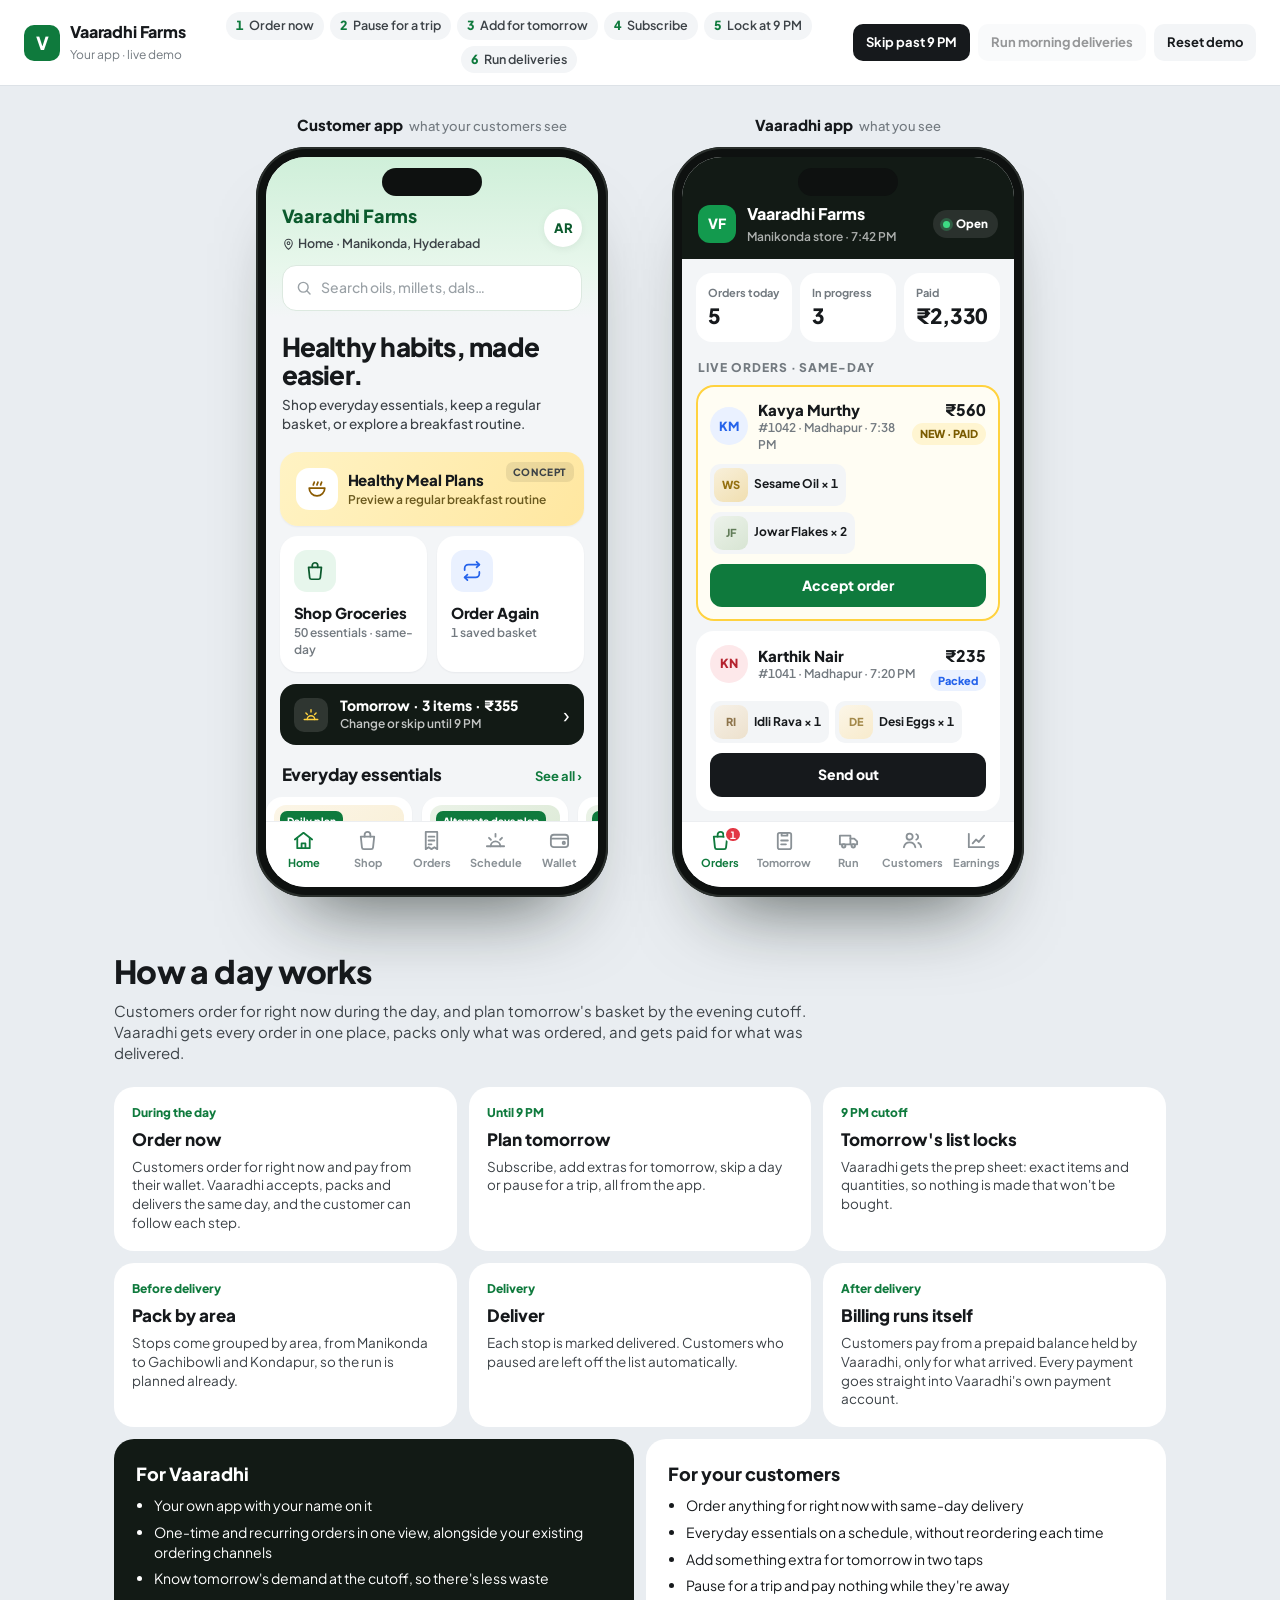
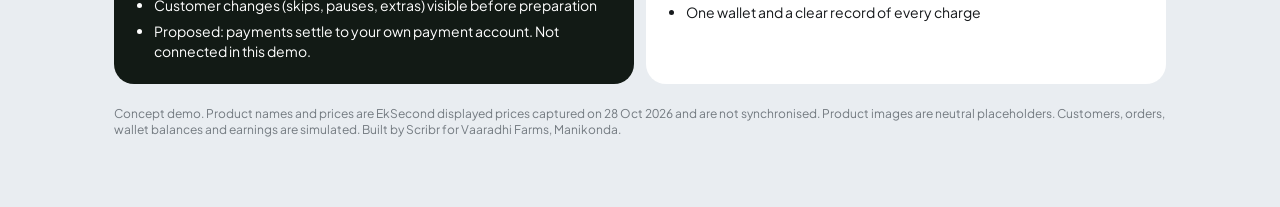
==== commit 2440c673: "Phase 2: customer experience redesign - Home: 'Healthy habits, made easier.' with three entry points" ====
--- a/index.html
+++ b/index.html
@@ -28,11 +28,11 @@
     <button data-a="view" data-v="how" id="vHow">How it works</button>
   </div>
   <div class="script" aria-label="Demo script">
-    <span><i>1</i>Order now</span><span><i>2</i>Pause for a trip</span><span><i>3</i>Add for tomorrow</span><span><i>4</i>Subscribe</span><span><i>5</i>Lock at 9 PM</span><span><i>6</i>Run deliveries</span>
+    <span><i>1</i>Order now</span><span><i>2</i>Pause for a trip</span><span><i>3</i>Add for tomorrow</span><span><i>4</i>Subscribe</span><span><i>5</i>Lock at <b class="cutoff-label">9 PM</b></span><span><i>6</i>Run deliveries</span>
   </div>
   <button class="dbtn demo-toggle" data-a="demo">Demo ▾</button>
   <div class="demo-btns" id="demoBtns">
-    <button class="dbtn hot" data-a="lock" id="bLock">Skip to 9:01 PM</button>
+    <button class="dbtn hot" data-a="lock" id="bLock">Skip past <span class="cutoff-label">9 PM</span></button>
     <button class="dbtn" data-a="morning" id="bMorn">Run morning deliveries</button>
     <button class="dbtn" data-a="reset">Reset demo</button>
   </div>
@@ -51,20 +51,20 @@
 
 <section class="how" id="how">
   <h2>How a day works</h2>
-  <p class="sub">Customers order for right now during the day, and plan tomorrow's basket by 9 PM. Vaaradhi gets every order in one place, packs only what was ordered, and gets paid for what was delivered.</p>
+  <p class="sub">Customers order for right now during the day, and plan tomorrow's basket by the evening cutoff. Vaaradhi gets every order in one place, packs only what was ordered, and gets paid for what was delivered.</p>
   <ol class="steps">
-    <li><time>7:00 AM – 9:00 PM</time><b>Order now</b><p>Customers order for right now and pay from their wallet. Vaaradhi accepts, packs and delivers the same day, and the customer can follow each step.</p></li>
-    <li><time>Anytime till 9:00 PM</time><b>Plan tomorrow</b><p>Subscribe, add extras for tomorrow, skip a day or pause for a trip, all from the app.</p></li>
-    <li><time>9:00 PM</time><b>Tomorrow's list locks</b><p>Vaaradhi gets the prep sheet: exact items and quantities, so nothing is made that won't be bought.</p></li>
-    <li><time>5:00 AM</time><b>Pack by area</b><p>Stops come grouped by area, from Manikonda to Gachibowli and Kondapur, so the run is planned already.</p></li>
-    <li><time>6:30 – 8:00 AM</time><b>Deliver</b><p>Each stop is marked delivered. Customers who paused are left off the list automatically.</p></li>
+    <li><time>During the day</time><b>Order now</b><p>Customers order for right now and pay from their wallet. Vaaradhi accepts, packs and delivers the same day, and the customer can follow each step.</p></li>
+    <li><time>Until <span class="cutoff-label">9 PM</span></time><b>Plan tomorrow</b><p>Subscribe, add extras for tomorrow, skip a day or pause for a trip, all from the app.</p></li>
+    <li><time><span class="cutoff-label">9 PM</span> cutoff</time><b>Tomorrow's list locks</b><p>Vaaradhi gets the prep sheet: exact items and quantities, so nothing is made that won't be bought.</p></li>
+    <li><time>Before delivery</time><b>Pack by area</b><p>Stops come grouped by area, from Manikonda to Gachibowli and Kondapur, so the run is planned already.</p></li>
+    <li><time>Delivery</time><b>Deliver</b><p>Each stop is marked delivered. Customers who paused are left off the list automatically.</p></li>
     <li><time>After delivery</time><b>Billing runs itself</b><p>Customers pay from a prepaid balance held by Vaaradhi, only for what arrived. Every payment goes straight into Vaaradhi's own payment account.</p></li>
   </ol>
   <div class="cols">
     <div class="col"><h3>For Vaaradhi</h3><ul>
       <li>Your own app with your name on it</li>
       <li>One-time and recurring orders in one view, alongside your existing ordering channels</li>
-      <li>Know tomorrow's demand by 9 PM tonight, so there's less waste</li>
+      <li>Know tomorrow's demand at the cutoff, so there's less waste</li>
       <li>Customer changes (skips, pauses, extras) visible before preparation</li>
       <li>Proposed: payments settle to your own payment account. Not connected in this demo.</li>
     </ul></div>
--- a/css/app.css
+++ b/css/app.css
@@ -102,7 +102,8 @@
 .qbtn.lt{background:var(--brand-soft);color:var(--brand-ink)}
 .qbtn.lt button{color:var(--brand-ink)}
 .pc-sub{font-size:11.5px;font-weight:700;color:var(--brand);text-align:left;padding:5px 0 1px;border-top:1px dashed var(--line);margin-top:6px;display:flex;align-items:center;gap:4px}
-.empty{grid-column:1/-1;padding:30px 0;text-align:center;color:var(--muted);font-weight:600}
+.empty{grid-column:1/-1;display:flex;flex-direction:column;align-items:center;gap:6px;padding:40px 20px;text-align:center;color:var(--muted);font-weight:600}
+.empty b{color:var(--ink);font-size:15px}
 
 /* cart bar */
 .cartbar{position:absolute;left:12px;right:12px;bottom:calc(72px + var(--bpad));z-index:25;background:var(--brand);color:#fff;border-radius:16px;padding:9px 14px 9px 10px;
@@ -127,8 +128,92 @@
 .pc-sub.off{color:var(--muted);font-weight:600}
 .demo{display:inline-block;font-size:9.5px;font-weight:800;letter-spacing:.06em;text-transform:uppercase;padding:2px 6px;border-radius:6px;background:rgba(0,0,0,.08);color:inherit;margin-left:4px;vertical-align:1px}
 .wc .demo,.mcard .demo{background:rgba(255,255,255,.22)}
-.lg2.img,.wm .logo.img{background:#fff;padding:3px;overflow:hidden}
-.lg2.img img,.wm .logo.img img{width:100%;height:100%;object-fit:contain}
+/* Brand logo (meeting copy only): wide badge, logo keeps its own aspect ratio */
+.wm .logo.img,.mh .lg2.img{width:auto;background:#fff;padding:4px 8px;overflow:hidden}
+.wm .logo.img{height:38px;box-shadow:inset 0 0 0 1px var(--line)}
+.mh .lg2.img{height:38px}
+.wm .logo.img img,.mh .lg2.img img{height:30px;width:auto;max-width:none;object-fit:contain;display:block}
+
+.cutoff-label{font-weight:inherit}
+/* ===== customer home ===== */
+.hh{background:linear-gradient(180deg,#CFEFD9 0%,#E8F7EC 70%,var(--bg) 100%);padding:var(--hpad) 16px 6px;display:flex;flex-direction:column;gap:12px}
+.hh-top{display:flex;justify-content:space-between;align-items:center;gap:10px}
+.hh-brand{display:flex;flex-direction:column;gap:4px;min-width:0}
+.hh-name{font-size:18px;font-weight:800;letter-spacing:-.01em;color:var(--brand-ink)}
+.hh-logo{height:34px;width:auto;max-width:150px;object-fit:contain;align-self:flex-start}
+.sfake{width:100%;text-align:left;color:#9AA1A6;font-size:14px;font-weight:500}
+.hero2{padding:16px 16px 4px}
+.hero2 h1{margin:0;font-size:26px;font-weight:800;letter-spacing:-.03em;line-height:1.1}
+.hero2 p{margin:6px 0 0;font-size:13.5px;color:var(--ink-2);font-weight:500;max-width:36ch}
+.entries{display:grid;grid-template-columns:1fr 1fr;gap:10px;padding:14px 14px 0}
+.entry{position:relative;display:flex;flex-direction:column;gap:10px;text-align:left;border-radius:18px;padding:14px;background:#fff;box-shadow:0 1px 2px rgba(16,24,40,.05);min-height:120px}
+.entry .ei{width:42px;height:42px;border-radius:13px;display:grid;place-items:center;flex:none}
+.entry .et{display:flex;flex-direction:column;gap:2px;min-width:0}
+.entry b{font-size:15px;font-weight:800;letter-spacing:-.01em}
+.entry small{font-size:12px;color:var(--muted);font-weight:600}
+.e-meals{grid-column:1 / -1;flex-direction:row;align-items:center;min-height:0;padding:16px;background:linear-gradient(120deg,#FFF3C4 0%,#FFE7A0 100%)}
+.e-meals .ei{background:#fff;color:#8A5A00}
+.e-meals small{color:#6B5A1F}
+.e-shop .ei{background:var(--brand-soft);color:var(--brand-ink)}
+.e-again .ei{background:var(--blue-soft);color:var(--blue)}
+.etag{position:absolute;top:10px;right:10px;font-size:10px;font-weight:800;letter-spacing:.06em;text-transform:uppercase;background:rgba(0,0,0,.08);color:var(--ink-2);padding:3px 7px;border-radius:7px}
+.tstrip{display:flex;align-items:center;gap:12px;width:calc(100% - 28px);margin:12px 14px 0;background:var(--dark);color:#fff;border-radius:16px;padding:12px 14px;text-align:left}
+.ts-i{width:34px;height:34px;border-radius:10px;background:rgba(255,255,255,.12);display:grid;place-items:center;color:var(--yellow);flex:none}
+.ts-t{flex:1;display:flex;flex-direction:column;min-width:0}
+.ts-t b{font-size:14px;font-weight:800}
+.ts-t small{font-size:12px;opacity:.75;font-weight:600}
+.ts-go{font-size:22px}
+.catgrid{display:grid;grid-template-columns:repeat(4,1fr);gap:10px 8px;padding:0 14px}
+.cg{display:flex;flex-direction:column;align-items:center;gap:6px;font-size:11.5px;font-weight:700;color:var(--ink-2);text-align:center;min-width:0}
+.cg-i{width:100%;aspect-ratio:1;border-radius:16px;overflow:hidden;background:#fff;display:block}
+.cg-i img{width:100%;height:100%;object-fit:cover}
+.cg-i .ph b{font-size:22px}
+/* ===== shop ===== */
+.sh-head{position:sticky;top:0;z-index:5;background:var(--bg);padding:var(--hpad) 16px 10px;display:flex;flex-direction:column;gap:10px;box-shadow:0 1px 0 var(--line)}
+.ct2{display:flex;justify-content:space-between;align-items:center;gap:8px}
+.ct2 h2{margin:0;font-size:22px;font-weight:800;letter-spacing:-.02em}
+.sdd{display:inline-flex;align-items:center;gap:5px;font-size:11.5px;font-weight:800;color:var(--brand-ink);background:var(--brand-soft);padding:4px 9px;border-radius:999px;white-space:nowrap}
+.sdd.off{color:#7A5B00;background:var(--yellow-soft)}
+.chips{display:flex;gap:6px;overflow-x:auto;margin:0 -16px;padding:0 16px;scrollbar-width:none}
+.chips::-webkit-scrollbar{display:none}
+.cchip{flex:none;font-size:12.5px;font-weight:700;padding:7px 12px;border-radius:999px;background:#fff;color:var(--ink-2);box-shadow:inset 0 0 0 1px var(--line)}
+.cchip.on{background:var(--ink);color:#fff;box-shadow:none}
+.filters{display:flex;gap:6px}
+.fchip{display:inline-flex;align-items:center;gap:5px;font-size:12px;font-weight:700;padding:6px 10px;border-radius:9px;background:#fff;color:var(--ink-2);box-shadow:inset 0 0 0 1px var(--line)}
+.fchip.on{background:var(--brand-soft);color:var(--brand-ink);box-shadow:inset 0 0 0 1.5px var(--brand)}
+.rcount{padding:12px 16px 4px;font-size:12px;font-weight:700;color:var(--muted)}
+.gh{padding:14px 16px 8px;font-size:15px;font-weight:800}
+.ps-cat{font-size:11px;font-weight:800;color:var(--brand);text-transform:uppercase;letter-spacing:.07em;margin-bottom:2px}
+/* ===== order again ===== */
+.bk{margin:0 14px 10px;background:#fff;border-radius:18px;padding:14px;display:flex;flex-direction:column;gap:10px}
+.bk-top{display:flex;justify-content:space-between;align-items:flex-start;gap:10px}
+.bk-top b{display:block;font-size:15px;font-weight:800}
+.bk-top small{font-size:12px;color:var(--muted);font-weight:600}
+.bk-th{display:flex;gap:6px;align-items:center}
+.bk-th .more{font-size:12px;font-weight:800;color:var(--muted)}
+.bk-items{font-size:12px;color:var(--ink-2);font-weight:500}
+.btn2{display:inline-flex;align-items:center;justify-content:center;gap:6px;border-radius:12px;padding:11px 14px;font-weight:800;font-size:13.5px;background:var(--brand-soft);color:var(--brand-ink)}
+.btn2.pri,.btn2.on{background:var(--brand);color:#fff}
+.sbtn2{background:var(--brand-soft);color:var(--brand-ink);border-radius:9px;padding:7px 11px;font-size:12px;font-weight:800;white-space:nowrap}
+.savebk{margin:0 14px;background:#fff;border-radius:16px;padding:12px 14px;display:flex;flex-direction:column;gap:8px}
+.savebk label{font-size:12px;font-weight:800;color:var(--muted)}
+.sb-row{display:flex;gap:8px}
+.sb-row input{flex:1;min-width:0;border:1.5px solid var(--line);border-radius:11px;padding:9px 11px;font:inherit;font-size:14px;font-weight:600;color:var(--ink);background:#fff}
+.sb-row input:focus{outline:none;border-color:var(--brand)}
+.two-btn{display:grid;grid-template-columns:1fr 1.3fr;gap:8px}
+/* ===== meal plans (concept) ===== */
+.ctb{display:flex;align-items:center;gap:10px}
+.back{width:38px;height:38px;border-radius:12px;background:#fff;display:grid;place-items:center;flex:none}
+.mp-intro{position:relative;margin:0 14px;background:var(--yellow-soft);border-radius:16px;padding:14px;font-size:13px;color:#5C4A12;font-weight:500}
+.mp-intro .etag{position:static;display:inline-block;margin-bottom:6px}
+.mp-intro p{margin:0}
+.mp{margin:10px 14px 0;background:#fff;border-radius:18px;padding:14px;display:flex;flex-direction:column;gap:10px}
+.mp-top{display:flex;gap:12px;align-items:center}
+.mp-top .ei{width:42px;height:42px;border-radius:12px;background:var(--yellow-soft);color:#8A5A00;display:grid;place-items:center;flex:none}
+.mp-top b{display:block;font-size:16px;font-weight:800}
+.mp-top small{font-size:12.5px;color:var(--muted);font-weight:500}
+.mp-chips{display:flex;gap:6px;flex-wrap:wrap}
+.mp-tbc{display:flex;align-items:center;gap:6px;font-size:12px;font-weight:700;color:var(--muted)}
 
 /* bottom nav */
 .nav{display:flex;background:#fff;border-top:1px solid var(--line);padding:7px 6px calc(9px + var(--bpad))}
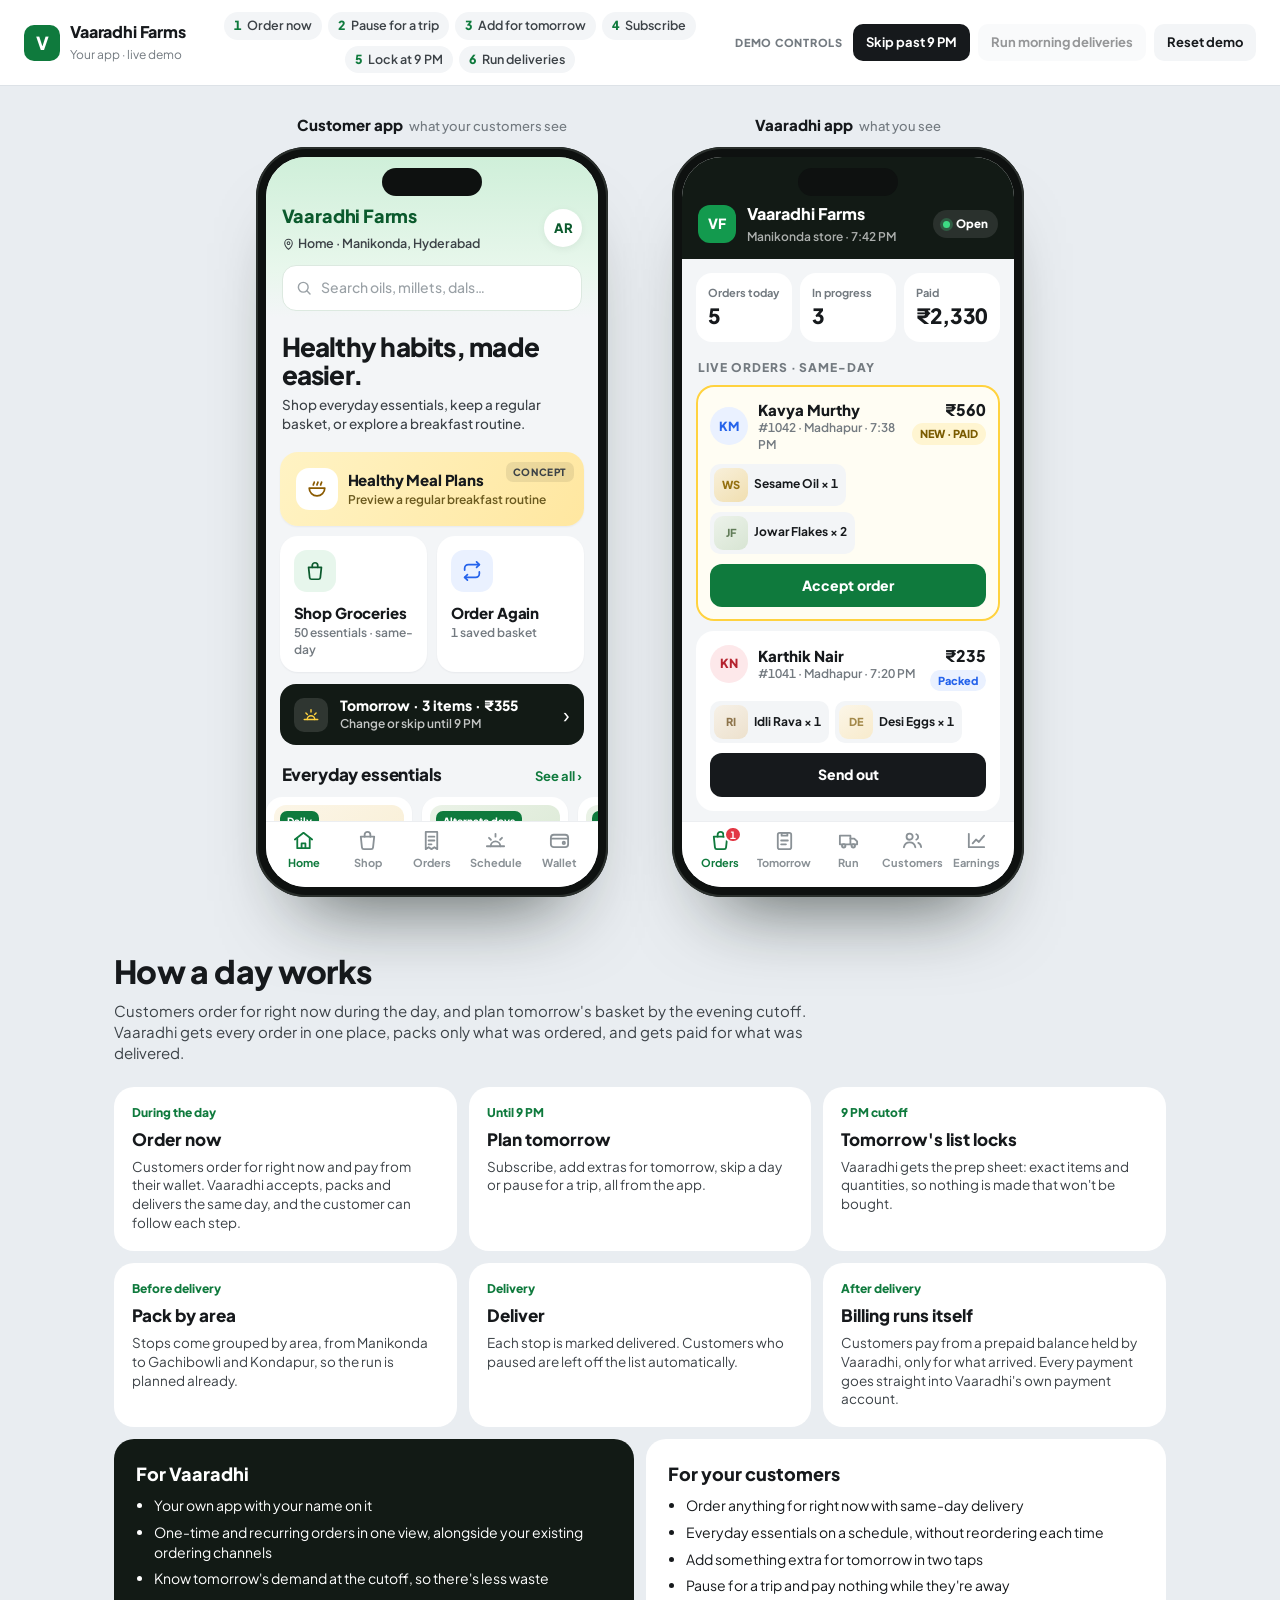
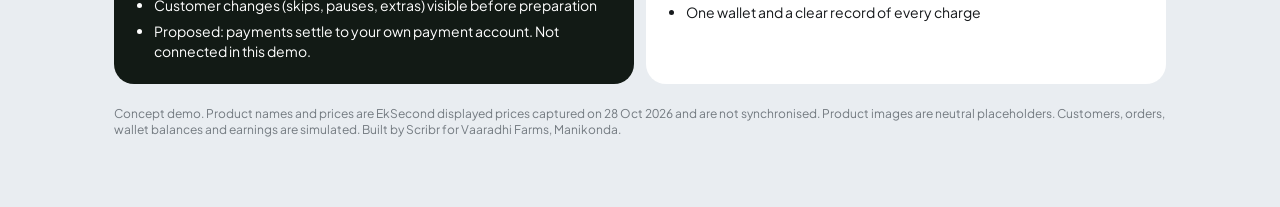
==== commit a6e2a0a6: "Clarify quantities, pending changes and vacation scope - Schedule: 'Tomorrow only' label on the tomo" ====
--- a/index.html
+++ b/index.html
@@ -30,8 +30,9 @@
   <div class="script" aria-label="Demo script">
     <span><i>1</i>Order now</span><span><i>2</i>Pause for a trip</span><span><i>3</i>Add for tomorrow</span><span><i>4</i>Subscribe</span><span><i>5</i>Lock at <b class="cutoff-label">9 PM</b></span><span><i>6</i>Run deliveries</span>
   </div>
-  <button class="dbtn demo-toggle" data-a="demo">Demo ▾</button>
-  <div class="demo-btns" id="demoBtns">
+  <button class="dbtn demo-toggle" data-a="demo" aria-label="Demo controls">Demo ▾</button>
+  <div class="demo-btns" id="demoBtns" role="group" aria-label="Demo controls, for presenting only">
+    <span class="dctl">Demo controls</span>
     <button class="dbtn hot" data-a="lock" id="bLock">Skip past <span class="cutoff-label">9 PM</span></button>
     <button class="dbtn" data-a="morning" id="bMorn">Run morning deliveries</button>
     <button class="dbtn" data-a="reset">Reset demo</button>
--- a/css/app.css
+++ b/css/app.css
@@ -215,6 +215,22 @@
 .mp-chips{display:flex;gap:6px;flex-wrap:wrap}
 .mp-tbc{display:flex;align-items:center;gap:6px;font-size:12px;font-weight:700;color:var(--muted)}
 
+.nx{color:var(--brand-ink)!important;font-weight:700!important;margin-top:2px}
+.mg-head{display:flex;gap:12px;align-items:center;padding:0 16px;position:relative}
+.mg-head small{display:block;font-size:12.5px;color:var(--muted);font-weight:600;margin-top:2px}
+.mg-head .x.sm{position:static;margin-left:auto;width:32px;height:32px;font-size:18px;box-shadow:none;background:var(--bg)}
+.row.up{padding:9px 0}
+.sbtn2.on{background:var(--yellow-soft);color:#7A5B00}
+.opts.days button{min-width:42px;padding:8px 0;text-align:center}
+.opts.presets button{background:transparent;color:var(--brand);padding:2px 4px;font-size:12px}
+.info.warn{background:var(--red-soft);color:var(--red)}
+.btn2.danger{background:var(--red-soft);color:var(--red)}
+.eff{font-size:12px;color:var(--muted);font-weight:600}
+
+.qcap{font-size:10px;font-weight:800;color:var(--muted);text-transform:uppercase;letter-spacing:.05em}
+.qnote{display:block;font-size:11.5px!important;color:#7A5B00!important;font-weight:700!important;margin-top:2px}
+.dctl{align-self:center;font-size:11px;font-weight:800;color:var(--muted);text-transform:uppercase;letter-spacing:.07em;margin-right:2px}
+
 /* bottom nav */
 .nav{display:flex;background:#fff;border-top:1px solid var(--line);padding:7px 6px calc(9px + var(--bpad))}
 .nav button{flex:1;display:flex;flex-direction:column;align-items:center;gap:3px;font-size:11px;font-weight:700;color:#8A9196;position:relative}
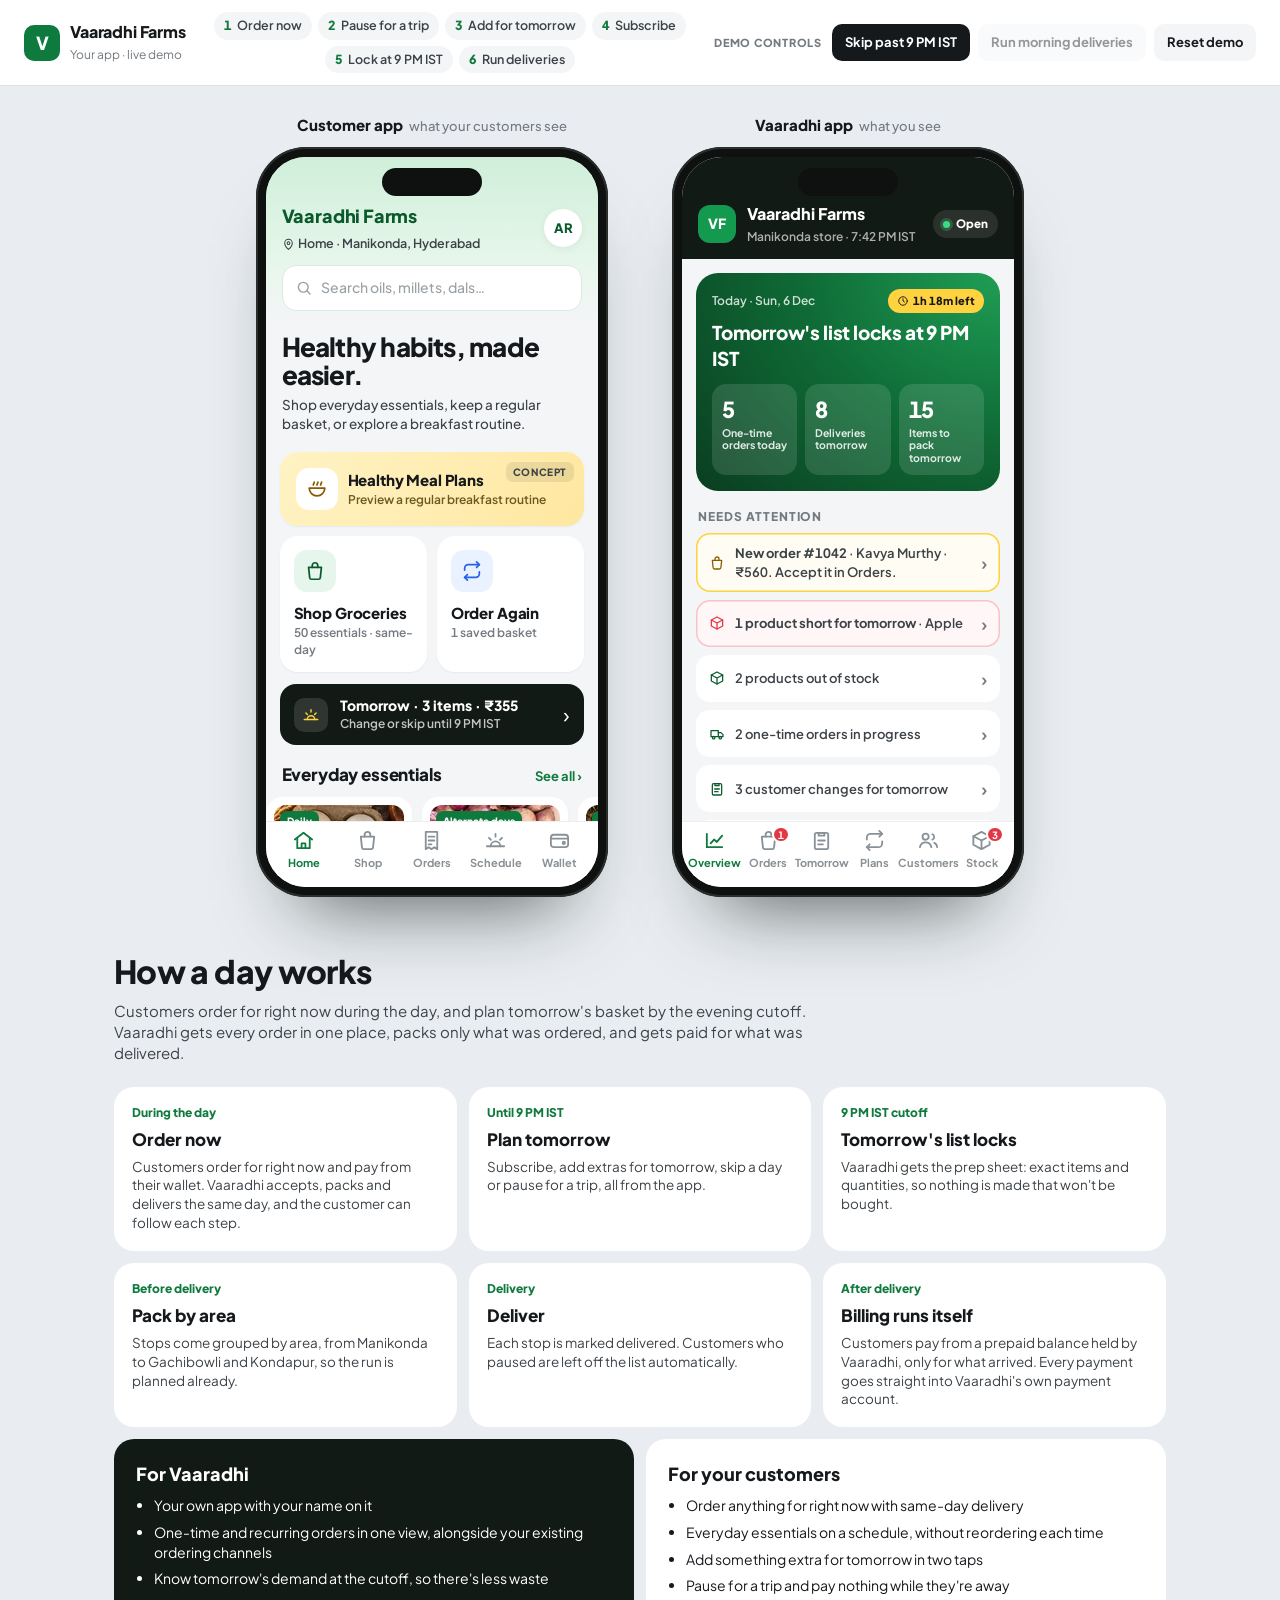
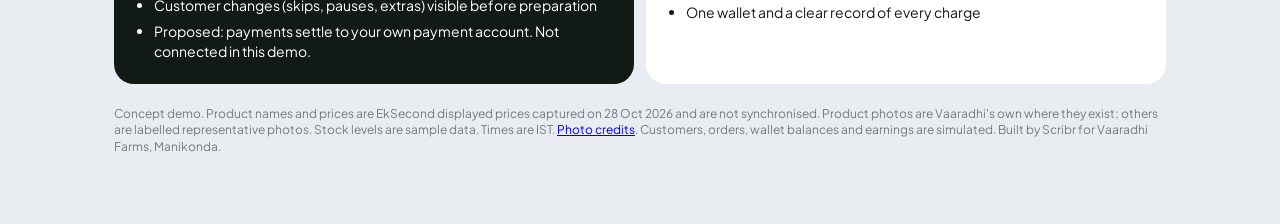
==== commit a51b4f62: "Customer and merchant enhancements: photos, shop rail, wallet, IST, stock Customer - Shop: category " ====
--- a/index.html
+++ b/index.html
@@ -77,12 +77,13 @@
       <li>One wallet and a clear record of every charge</li>
     </ul></div>
   </div>
-  <p class="foot">Concept demo. Product names and prices are EkSecond displayed prices captured on 28 Oct 2026 and are not synchronised. Product images are neutral placeholders. Customers, orders, wallet balances and earnings are simulated. Built by Scribr for Vaaradhi Farms, Manikonda.</p>
+  <p class="foot">Concept demo. Product names and prices are EkSecond displayed prices captured on 28 Oct 2026 and are not synchronised. Product photos are Vaaradhi's own where they exist; others are labelled representative photos. Stock levels are sample data. Times are IST. <a href="CREDITS.md">Photo credits</a>. Customers, orders, wallet balances and earnings are simulated. Built by Scribr for Vaaradhi Farms, Manikonda.</p>
 </section>
 
 <script src="data/config.js"></script>
 <script src="data/catalogue.js"></script>
 <script src="data/plans.js"></script>
+<script src="data/product-images.js"></script>
 <script src="js/app.js"></script>
 </body>
 </html>
--- a/css/app.css
+++ b/css/app.css
@@ -163,11 +163,6 @@
 .ts-t b{font-size:14px;font-weight:800}
 .ts-t small{font-size:12px;opacity:.75;font-weight:600}
 .ts-go{font-size:22px}
-.catgrid{display:grid;grid-template-columns:repeat(4,1fr);gap:10px 8px;padding:0 14px}
-.cg{display:flex;flex-direction:column;align-items:center;gap:6px;font-size:11.5px;font-weight:700;color:var(--ink-2);text-align:center;min-width:0}
-.cg-i{width:100%;aspect-ratio:1;border-radius:16px;overflow:hidden;background:#fff;display:block}
-.cg-i img{width:100%;height:100%;object-fit:cover}
-.cg-i .ph b{font-size:22px}
 /* ===== shop ===== */
 .sh-head{position:sticky;top:0;z-index:5;background:var(--bg);padding:var(--hpad) 16px 10px;display:flex;flex-direction:column;gap:10px;box-shadow:0 1px 0 var(--line)}
 .ct2{display:flex;justify-content:space-between;align-items:center;gap:8px}
@@ -231,9 +226,200 @@
 .qnote{display:block;font-size:11.5px!important;color:#7A5B00!important;font-weight:700!important;margin-top:2px}
 .dctl{align-self:center;font-size:11px;font-weight:800;color:var(--muted);text-transform:uppercase;letter-spacing:.07em;margin-right:2px}
 
+.mp.done{box-shadow:inset 0 0 0 1.5px var(--brand)}
+.mp-mine{display:flex;gap:8px;align-items:center;background:var(--brand-soft);color:var(--brand-ink);border-radius:12px;padding:9px 11px;font-size:12.5px;font-weight:600}
+.ok-ic{width:44px;height:44px;border-radius:14px;background:var(--brand-soft);color:var(--brand-ink);display:grid;place-items:center;flex:none}
+.ok-ic.meal{background:var(--yellow-soft);color:#8A5A00}
+.box.tbc .row{padding:8px 0}
+.box.tbc .row b{font-size:13px;font-weight:700}
+.ic-sub{font-size:11px;font-weight:800;color:var(--muted);text-transform:uppercase;letter-spacing:.07em}
+.intcard{display:flex;align-items:center;gap:12px;width:calc(100% - 28px);margin:12px 14px 0;background:var(--yellow-soft);border-radius:16px;padding:12px 14px;text-align:left;color:var(--ink)}
+.intcard .ei{width:38px;height:38px;border-radius:11px;background:#fff;color:#8A5A00;display:grid;place-items:center;flex:none}
+.intcard .t{flex:1;display:flex;flex-direction:column}
+.intcard b{font-size:14px;font-weight:800}
+.intcard small{font-size:12px;color:#6B5A1F;font-weight:600}
+.mback{padding:14px 14px 0}
+.mback b{display:block;font-size:17px;font-weight:800}
+.mback small{font-size:12px;color:var(--muted);font-weight:600}
+.intwarn{display:flex;gap:9px;align-items:flex-start;margin:12px 14px 0;background:#fff;border-radius:14px;padding:11px 13px;font-size:12.5px;color:var(--ink-2);box-shadow:inset 0 0 0 1.5px var(--yellow)}
+.intwarn svg{flex:none;margin-top:1px;color:#8A5A00}
+.ic{margin:12px 14px 0;background:#fff;border-radius:18px;padding:14px;display:flex;flex-direction:column;gap:8px}
+.ic-top{display:flex;justify-content:space-between;align-items:center;gap:8px}
+.ic-top b{font-size:15px;font-weight:800}
+.dbars{display:grid;grid-template-columns:repeat(7,1fr);gap:6px;height:84px;align-items:end}
+.db{display:flex;flex-direction:column;align-items:center;justify-content:flex-end;gap:3px;height:100%}
+.db i{display:block;width:100%;max-width:26px;min-height:2px;border-radius:5px 5px 2px 2px;background:var(--brand-2)}
+.db span{font-size:10px;font-weight:700;color:var(--muted)}
+.db em{font-style:normal;font-size:10.5px;font-weight:800;color:var(--ink-2)}
+.ic-list .row{padding:8px 0}
+.chip.k2{background:#EEF0F2;color:#4B5359}
+
+.atts{display:flex;flex-direction:column;gap:8px;padding:0 14px}
+.att{display:flex;align-items:center;gap:10px;background:#fff;border-radius:14px;padding:11px 13px;text-align:left;font-size:13px;font-weight:600;color:var(--ink-2)}
+.att svg{color:var(--brand-ink);flex:none}
+.att span{flex:1}
+.att i{font-style:normal;font-size:18px;color:var(--muted)}
+.att.new{background:#FFFDF3;box-shadow:inset 0 0 0 1.5px var(--yellow)}
+.att.new svg{color:#8A5A00}
+.tiles{display:grid;grid-template-columns:repeat(3,1fr);gap:8px;padding:0 14px}
+.tile2{background:#fff;border-radius:14px;padding:11px;text-align:left;display:flex;flex-direction:column;gap:2px;min-height:78px}
+.tile2 span{font-size:11px;color:var(--muted);font-weight:700;line-height:1.25}
+.tile2 b{font-size:21px;font-weight:800;letter-spacing:-.02em;margin-top:auto}
+.tile2 small{font-size:10px;color:#7A5B00;font-weight:700}
+.box.ins .row b{font-size:14px;white-space:nowrap}
+.mfilters{display:flex;flex-direction:column;gap:6px;padding:12px 14px 0}
+.mfilters .chips{margin:0;padding:0}
+.frow{display:flex;align-items:center;gap:8px}
+.flabel{flex:none;width:44px;font-size:11px;font-weight:800;color:var(--muted);text-transform:uppercase;letter-spacing:.05em}
+.cchip.sm{padding:6px 10px;font-size:12px}
+.otype{display:inline-block;font-size:10px;font-weight:800;padding:1px 6px;border-radius:6px;margin-right:2px;vertical-align:1px}
+.otype.one{background:var(--blue-soft);color:var(--blue)}
+.otype.rec{background:var(--brand-soft);color:var(--brand-ink)}
+.addon{font-style:normal;font-size:10px;font-weight:800;color:var(--blue)}
+.bd{color:var(--ink-2);font-weight:600}
+.plrow{width:100%;text-align:left}
+.plrow .t small{display:block}
+.tbc-mini{text-transform:none;letter-spacing:0;font-weight:700;color:#7A5B00;margin-left:4px}
+
+/* ===== shop: category rail + product rows ===== */
+.shopbody{display:flex;flex-direction:column;overflow:hidden}
+.srow{display:flex;gap:8px;align-items:center}
+.srow .search{flex:1;min-width:0}
+.srow .fchip{height:46px;border-radius:14px;padding:0 10px;flex:none}
+.shop-split{flex:1;min-height:0;display:flex}
+.vrail{width:80px;flex:none;overflow-y:auto;background:#fff;border-right:1px solid var(--line);padding:6px 0 90px;scrollbar-width:none}
+.vrail::-webkit-scrollbar{display:none}
+.vcat{position:relative;width:100%;display:flex;flex-direction:column;align-items:center;gap:5px;padding:9px 4px;font-size:11px;font-weight:700;color:var(--ink-2);line-height:1.15;text-align:center}
+.vcat::before{content:"";position:absolute;left:0;top:10px;bottom:10px;width:3px;border-radius:0 3px 3px 0;background:transparent}
+.vcat.on{color:var(--brand-ink)}
+.vcat.on::before{background:var(--brand)}
+.vc-i{width:52px;height:52px;border-radius:50%;overflow:hidden;background:var(--bg);display:block;box-shadow:0 0 0 2px transparent;transition:box-shadow .15s}
+.vcat.on .vc-i{box-shadow:0 0 0 2px var(--brand);background:var(--brand-soft)}
+.vc-i img{width:100%;height:100%;object-fit:cover}
+.vc-i .ph b{font-size:18px}
+.vc-all{width:100%;height:100%;display:grid;place-items:center;color:var(--brand-ink);background:var(--brand-soft)}
+.plist{flex:1;min-width:0;overflow-y:auto;overscroll-behavior:contain;scrollbar-width:none}
+.plist::-webkit-scrollbar{display:none}
+.plist .rcount{padding:10px 12px 2px}
+.plist .gh{padding:12px 12px 6px;font-size:14px}
+.plist .empty{padding:40px 14px}
+.plist-in{display:flex;flex-direction:column;gap:8px;padding:0 10px}
+.pc.pr{display:grid;grid-template-columns:84px 1fr;gap:10px;padding:8px;border-radius:14px}
+.pc.pr .pc-img{width:84px;height:84px;margin:0;border-radius:11px}
+.pr-b{display:flex;flex-direction:column;gap:2px;min-width:0}
+.pc.pr .pc-name{min-height:0;font-size:13px}
+.pc.pr .pc-row{margin-top:auto;padding-top:4px}
+.pc.pr .pc-sub{margin-top:5px;padding-top:4px}
+.pr-mine{display:inline-flex;align-items:center;gap:3px;color:var(--brand-ink);font-weight:700}
+.oos{font-size:11px;font-weight:800;color:var(--red);background:var(--red-soft);padding:6px 8px;border-radius:9px;white-space:nowrap}
+.pc.is-out .pc-img img{filter:grayscale(.7);opacity:.75}
+.ps-img .rep{position:absolute;left:12px;bottom:10px;font-size:10.5px;font-weight:700;background:rgba(18,26,21,.72);color:#fff;padding:3px 8px;border-radius:7px}
+/* ===== wallet history ===== */
+.wsum{display:grid;grid-template-columns:repeat(3,1fr);gap:8px;padding:0 14px}
+.wsum div{background:#fff;border-radius:14px;padding:10px 12px}
+.wsum span{display:block;font-size:11px;color:var(--muted);font-weight:700}
+.wsum b{font-size:17px;font-weight:800}
+.wsum small{display:block;font-size:10px;color:var(--muted);font-weight:600}
+.wsum .g b{color:var(--brand)}
+.chips.wf{margin:0 0 10px;padding:0 14px}
+.lbox{padding:0 14px 4px}
+.lbox .ld{padding:12px 0 2px}
+.lgr{width:100%;display:flex;align-items:center;gap:11px;padding:10px 0;border-bottom:1px solid var(--line);text-align:left}
+.lgr:last-child{border-bottom:0}
+.lic{width:34px;height:34px;border-radius:11px;display:grid;place-items:center;flex:none;background:var(--brand-soft);color:var(--brand-ink)}
+.lic.order{background:var(--blue-soft);color:var(--blue)}
+.lic.topup,.lic.refund{background:var(--yellow-soft);color:#7A5B00}
+.lgt{flex:1;min-width:0;display:flex;flex-direction:column}
+.lgt b{font-size:13.5px;font-weight:800}
+.lgt small{font-size:12px;color:var(--muted);font-weight:500;overflow:hidden;display:-webkit-box;-webkit-line-clamp:2;-webkit-box-orient:vertical}
+.lgv{display:flex;flex-direction:column;align-items:flex-end;flex:none}
+.lgv b{font-size:14px;font-weight:800}
+.lgv small{font-size:10.5px;color:var(--muted);font-weight:600}
+.lgx{background:var(--bg);border-radius:12px;padding:4px 10px;margin:0 0 8px}
+.lgx-r{display:flex;align-items:center;gap:9px;padding:6px 0;font-size:12.5px;font-weight:600}
+.lgx-r span{flex:1;min-width:0}
+.lgx-r b{font-size:12.5px;font-weight:800}
+.lgx-r.off{color:var(--muted)}
+.lgx-r.off b{color:var(--amber)}
+.th.xs{width:24px;height:24px;border-radius:7px;margin-left:-6px;box-shadow:0 0 0 2px #fff}
+.th.xs:first-child{margin-left:0}
+.th.xs .ph b{font-size:9px}
+/* ===== merchant overview ===== */
+.mcard.ov{padding:16px}
+.ov-top{display:flex;justify-content:space-between;align-items:center;gap:8px}
+.ov-pill{display:inline-flex;align-items:center;gap:4px;background:var(--yellow);color:var(--ink);font-size:11px;font-weight:800;padding:4px 9px;border-radius:999px}
+.mcard.ov .big{font-size:19px;margin:6px 0 12px}
+.kpis{display:grid;grid-template-columns:repeat(3,1fr);gap:8px}
+.kpi{background:rgba(255,255,255,.12);border-radius:14px;padding:10px;text-align:left;color:#fff;display:flex;flex-direction:column;gap:2px}
+.kpi b{font-size:22px;font-weight:800;letter-spacing:-.02em}
+.kpi span{font-size:10.5px;font-weight:700;opacity:.85;line-height:1.2}
+.att.warn{background:#FFF7F7;box-shadow:inset 0 0 0 1.5px #F6C4C8}
+.att.warn svg{color:var(--red)}
+.seg3{display:grid;grid-template-columns:repeat(3,1fr);background:#fff;border-radius:16px;margin:0 14px;overflow:hidden}
+.seg3b{padding:12px;text-align:left;display:flex;flex-direction:column;gap:1px;border-right:1px solid var(--line)}
+.seg3b:last-child{border-right:0}
+.seg3b b{font-size:21px;font-weight:800}
+.seg3b span{font-size:11px;font-weight:700;color:var(--muted)}
+.seg3b.active b{color:var(--brand)}
+.seg3b.paused b{color:#9A6B00}
+.seg3b.changes b{color:var(--blue)}
+.mini3{display:grid;grid-template-columns:repeat(3,1fr);gap:8px;padding:0 14px}
+.mini3 div{background:#fff;border-radius:14px;padding:10px 12px}
+.mini3 b{display:block;font-size:19px;font-weight:800}
+.mini3 b small{font-size:12px;color:var(--muted);font-weight:700}
+.mini3 span{font-size:11px;font-weight:700;color:var(--muted)}
+.topprod{display:flex;flex-wrap:wrap;gap:6px;align-items:center;padding:10px 14px 0;font-size:11px;font-weight:800;color:var(--muted);text-transform:uppercase;letter-spacing:.05em}
+.topprod span:first-child{margin-right:2px}
+.topprod .chip{text-transform:none;letter-spacing:0}
+.box.links{padding:2px 14px}
+.lrow{width:100%;text-align:left}
+.lrow .lri{width:34px;height:34px;border-radius:11px;background:var(--bg);display:grid;place-items:center;color:var(--ink-2);flex:none}
+.lrow i{font-style:normal;font-size:18px;color:var(--muted)}
+.lrn{font-size:15px;font-weight:800;background:var(--yellow-soft);color:#7A5B00;padding:2px 9px;border-radius:999px}
+/* ===== merchant orders ===== */
+.otabs{display:grid;grid-template-columns:repeat(4,1fr);gap:4px;margin:14px 14px 0;background:#fff;padding:4px;border-radius:14px}
+.otab{padding:8px 2px;border-radius:10px;font-size:12px;font-weight:800;color:var(--ink-2);display:flex;justify-content:center;align-items:center;gap:5px}
+.otab i{font-style:normal;font-size:10.5px;background:var(--bg);color:var(--muted);padding:1px 6px;border-radius:999px}
+.otab.on{background:var(--ink);color:#fff}
+.otab.on i{background:rgba(255,255,255,.18);color:#fff}
+.ofilt{display:flex;flex-direction:column;gap:6px;padding:10px 14px 0}
+.ofilt .chips{margin:0;padding:0}
+.tog{display:flex;gap:6px}
+.osum{display:flex;flex-wrap:wrap;gap:4px 14px;padding:10px 16px 0;font-size:12px;color:var(--muted);font-weight:600}
+.osum b{color:var(--ink);font-weight:800}
+.ord{gap:9px;padding:12px 14px}
+.ord-top{align-items:center}
+.ord-top .av{width:34px;height:34px;font-size:11.5px}
+.ord-who{flex:1;min-width:0}
+.ord-who b{font-size:14px}
+.ord-amt{display:flex;flex-direction:column;align-items:flex-end;gap:4px;font-size:15px}
+.ord-line{display:flex;align-items:center;gap:9px;background:var(--bg);border-radius:11px;padding:7px 9px}
+.ord-th{display:flex;flex:none}
+.ord-tx{font-size:12.5px;font-weight:600;color:var(--ink-2);min-width:0}
+.ord .bigbtn{flex:none;width:100%;padding:11px}
+.bigbtn.ghost{background:var(--bg);color:var(--ink)}
+.ord.past{opacity:.7}
+/* ===== merchant customers + stock ===== */
+.search.sm{height:40px;border-radius:12px;background:#fff}
+.mfilters .search.sm{margin-bottom:2px}
+.curow,.strow{width:100%;text-align:left}
+.strow .rt{gap:3px}
+.stq{font-size:19px;font-weight:800}
+.stq.out,.stq.short{color:var(--red)}
+.stq.low{color:#9A6B00}
+button.stat{text-align:left}
+.stat b.red{color:var(--red)}
+.stk{padding:14px;display:flex;justify-content:space-between;align-items:center}
+.stk span{display:block;font-size:12px;color:var(--muted);font-weight:700}
+.stk .stq{display:block;font-size:34px;line-height:1.1}
+.stk .chip{display:inline-flex;margin-top:2px}
+.stk .qbtn button{width:40px;height:40px;font-size:20px}
+.stk .qbtn b{min-width:26px;font-size:15px}
+.prep .chip.r{margin-top:4px}
+
 /* bottom nav */
 .nav{display:flex;background:#fff;border-top:1px solid var(--line);padding:7px 6px calc(9px + var(--bpad))}
-.nav button{flex:1;display:flex;flex-direction:column;align-items:center;gap:3px;font-size:11px;font-weight:700;color:#8A9196;position:relative}
+.nav button{flex:1;min-width:0;display:flex;flex-direction:column;align-items:center;gap:3px;font-size:11px;font-weight:700;color:#8A9196;position:relative}
 .nav button.on{color:var(--brand)}
 .nav svg{width:23px;height:23px}
 .nav .nb{position:absolute;top:-3px;right:calc(50% - 22px);background:var(--red);color:#fff;font-size:10px;font-style:normal;min-width:17px;height:17px;border-radius:9px;display:grid;place-items:center;padding:0 4px;border:2px solid #fff}
